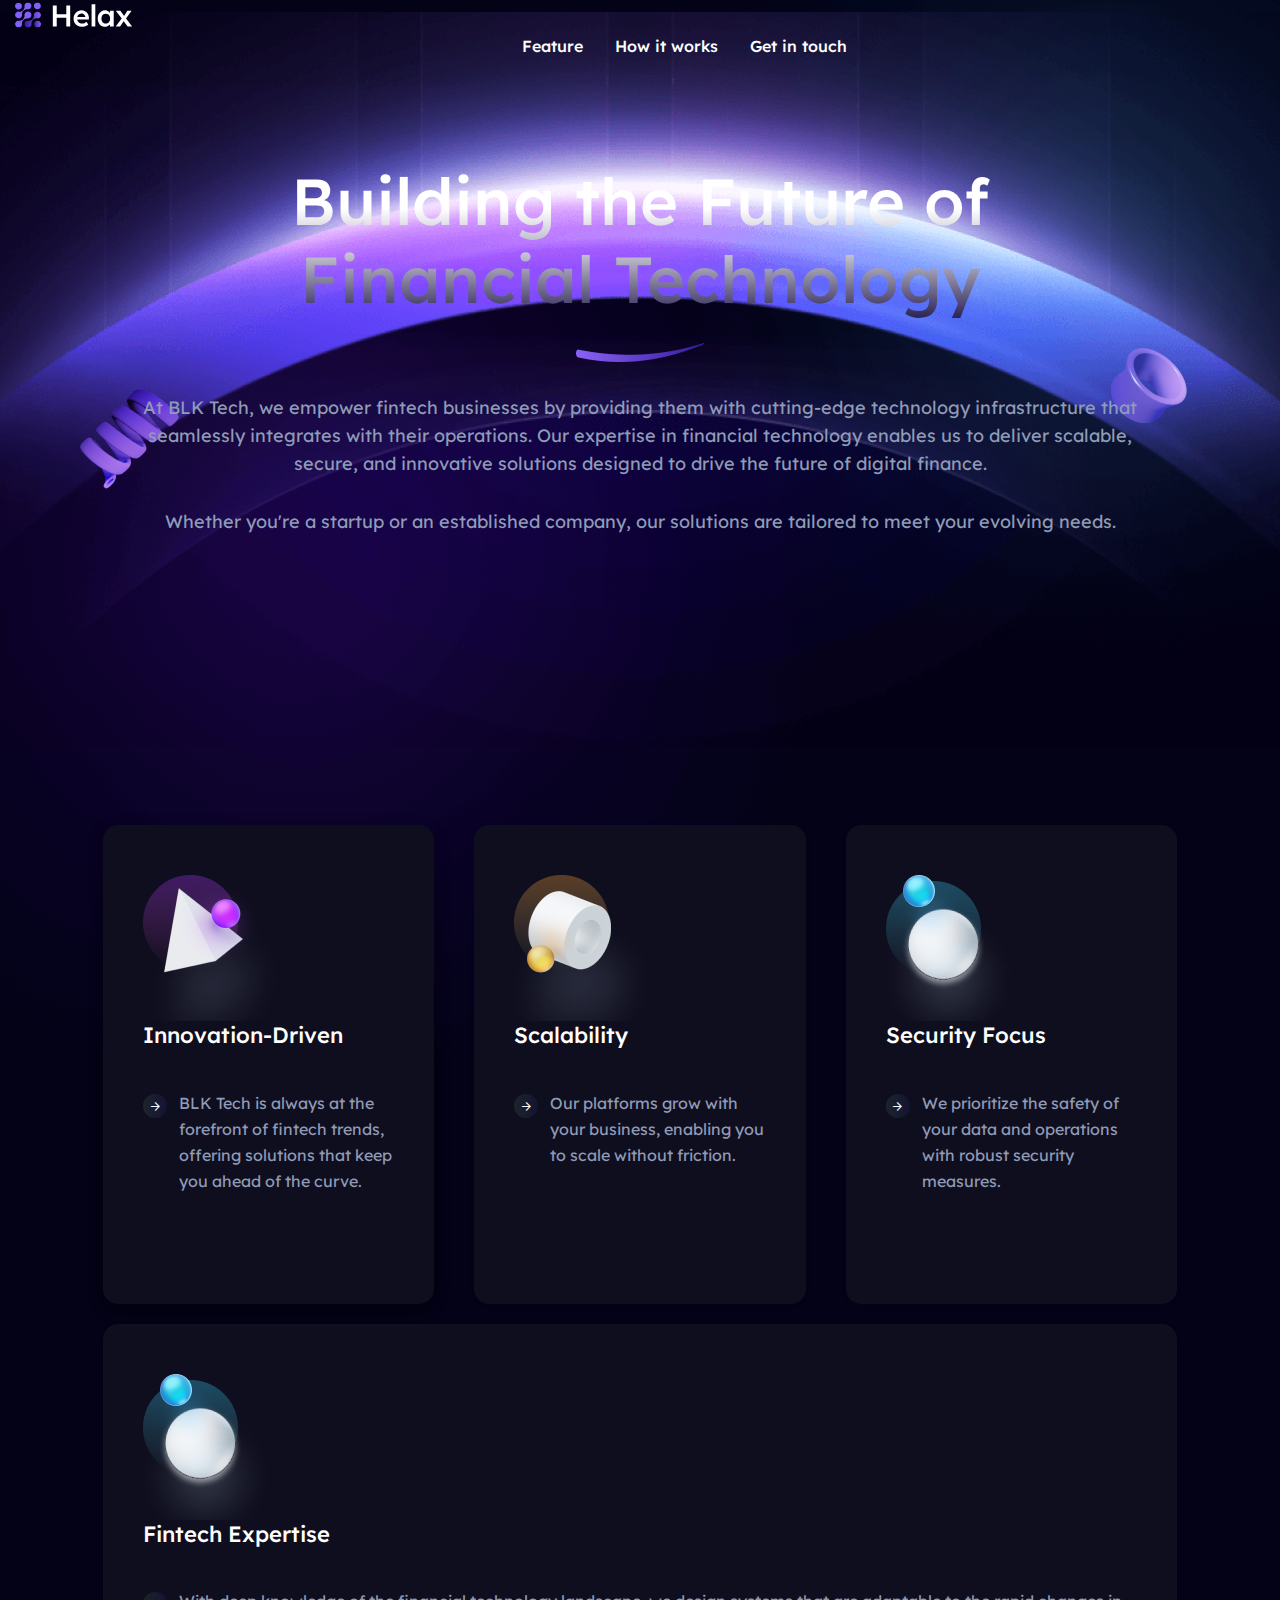
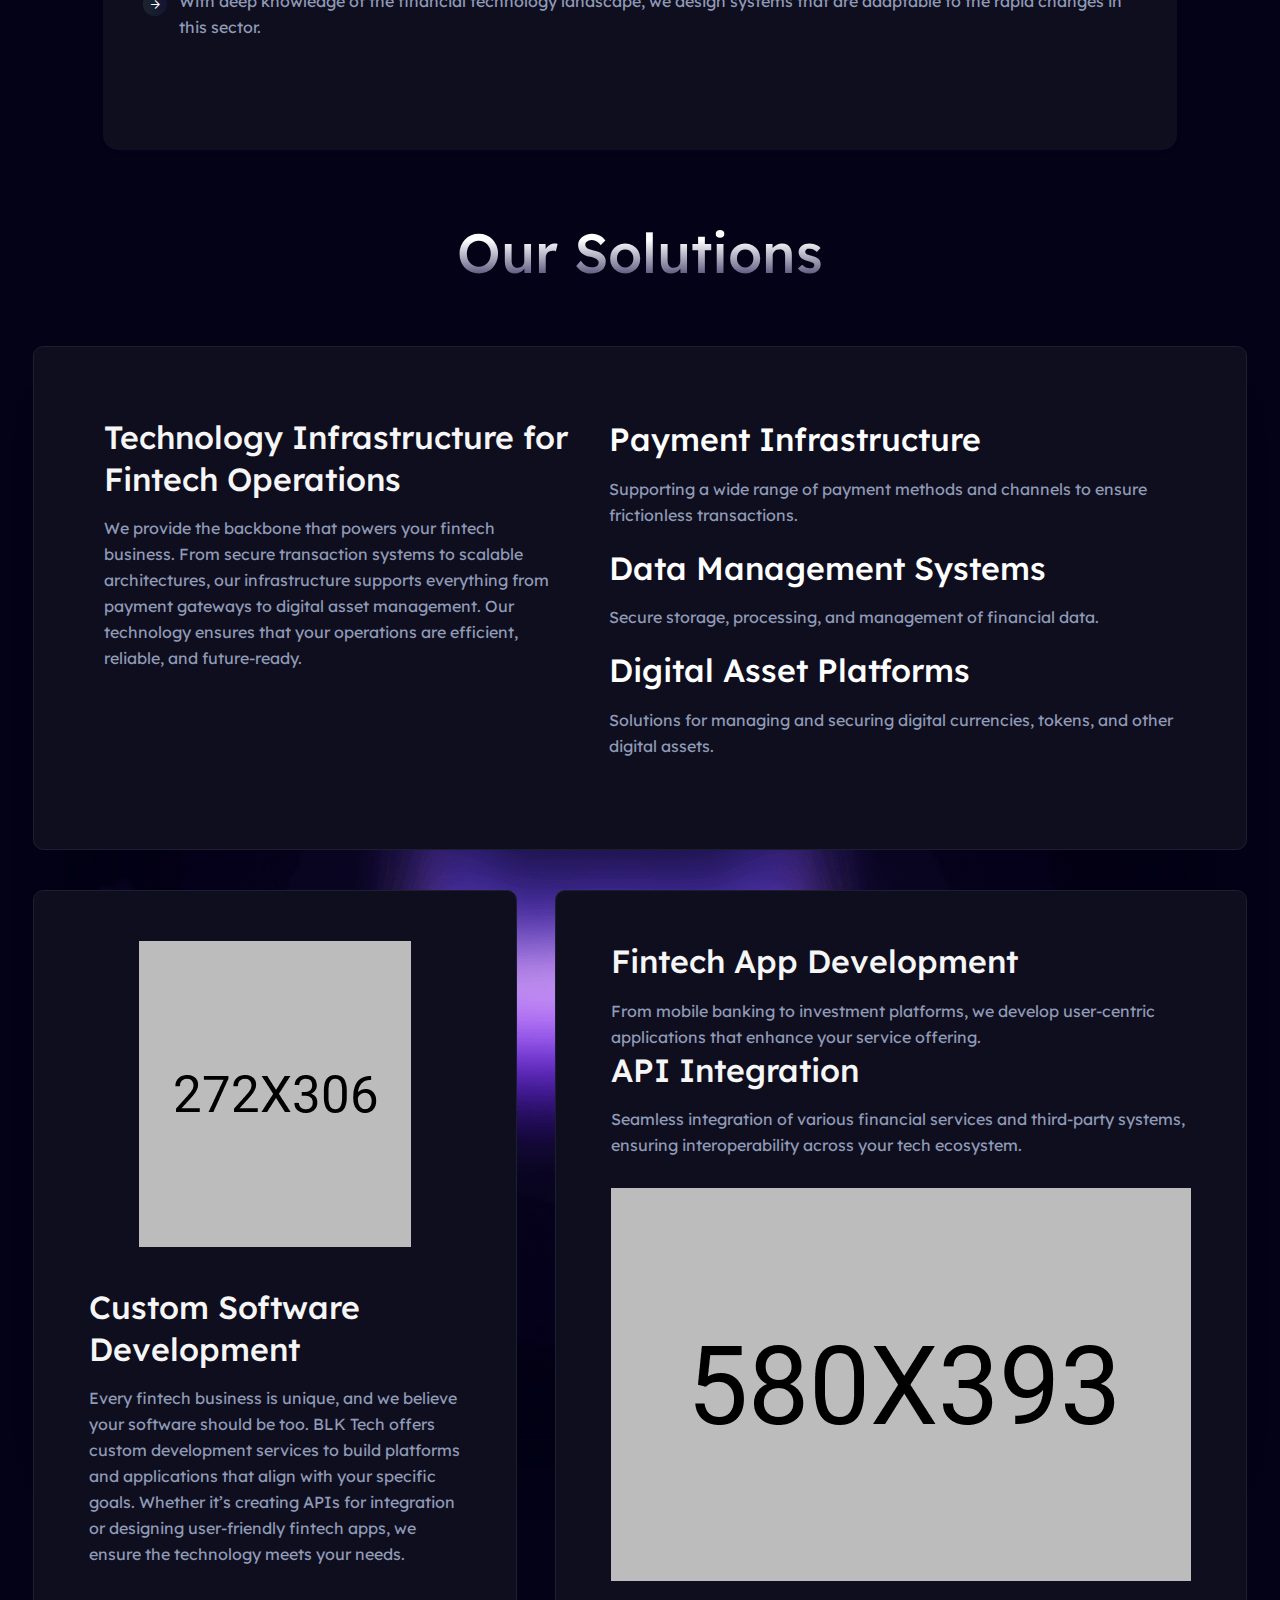
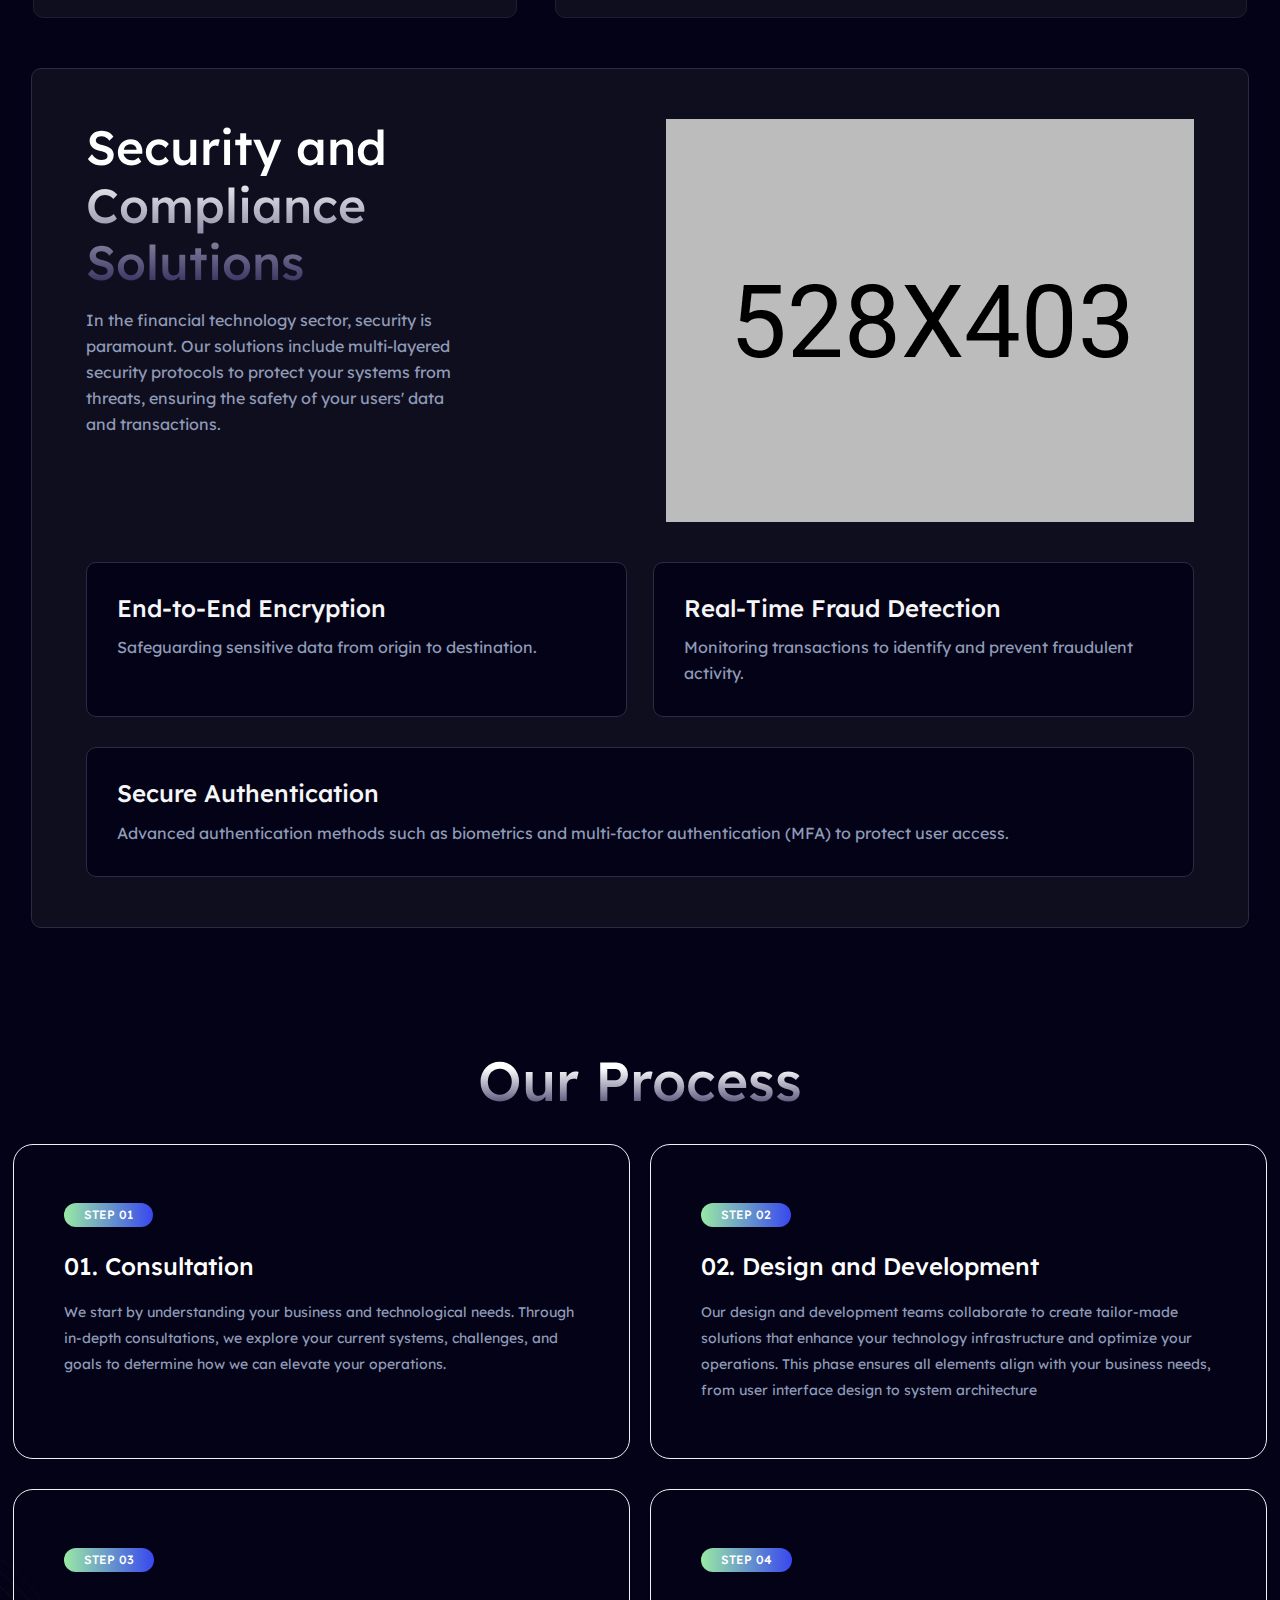
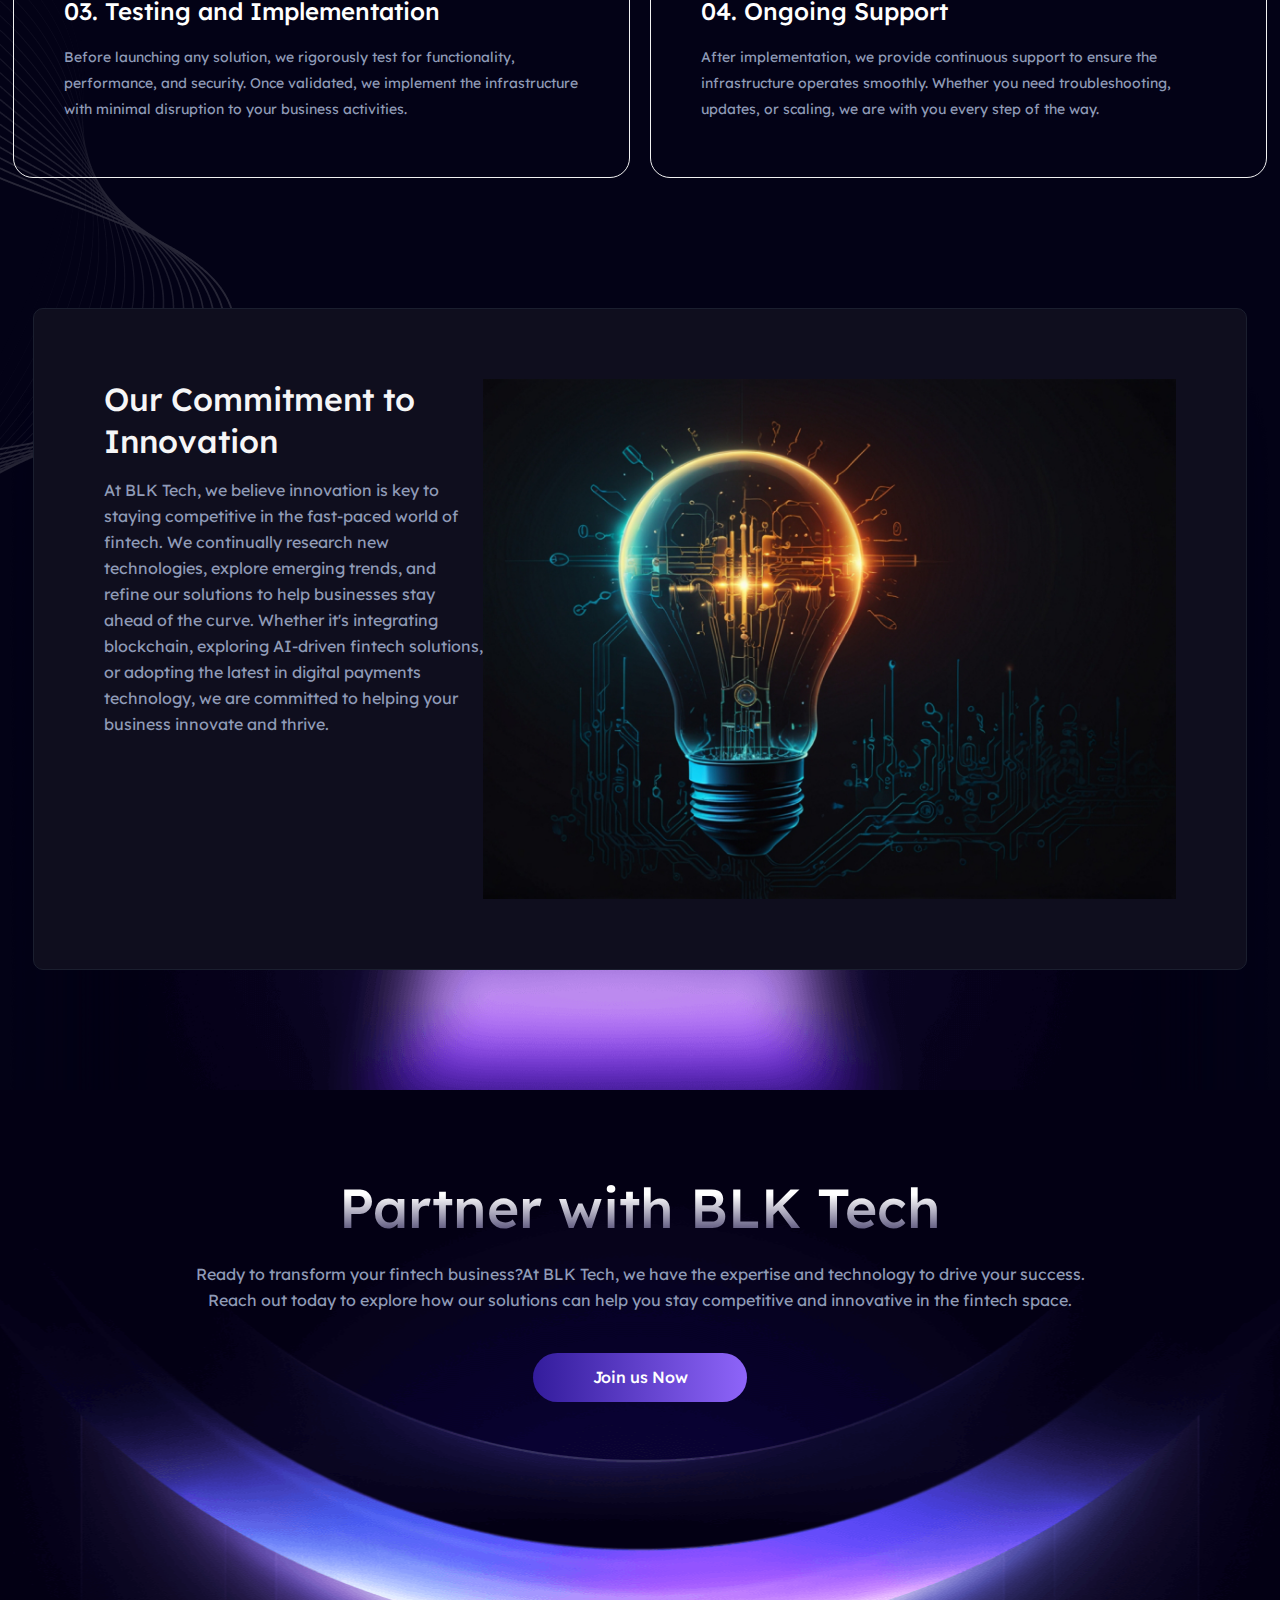
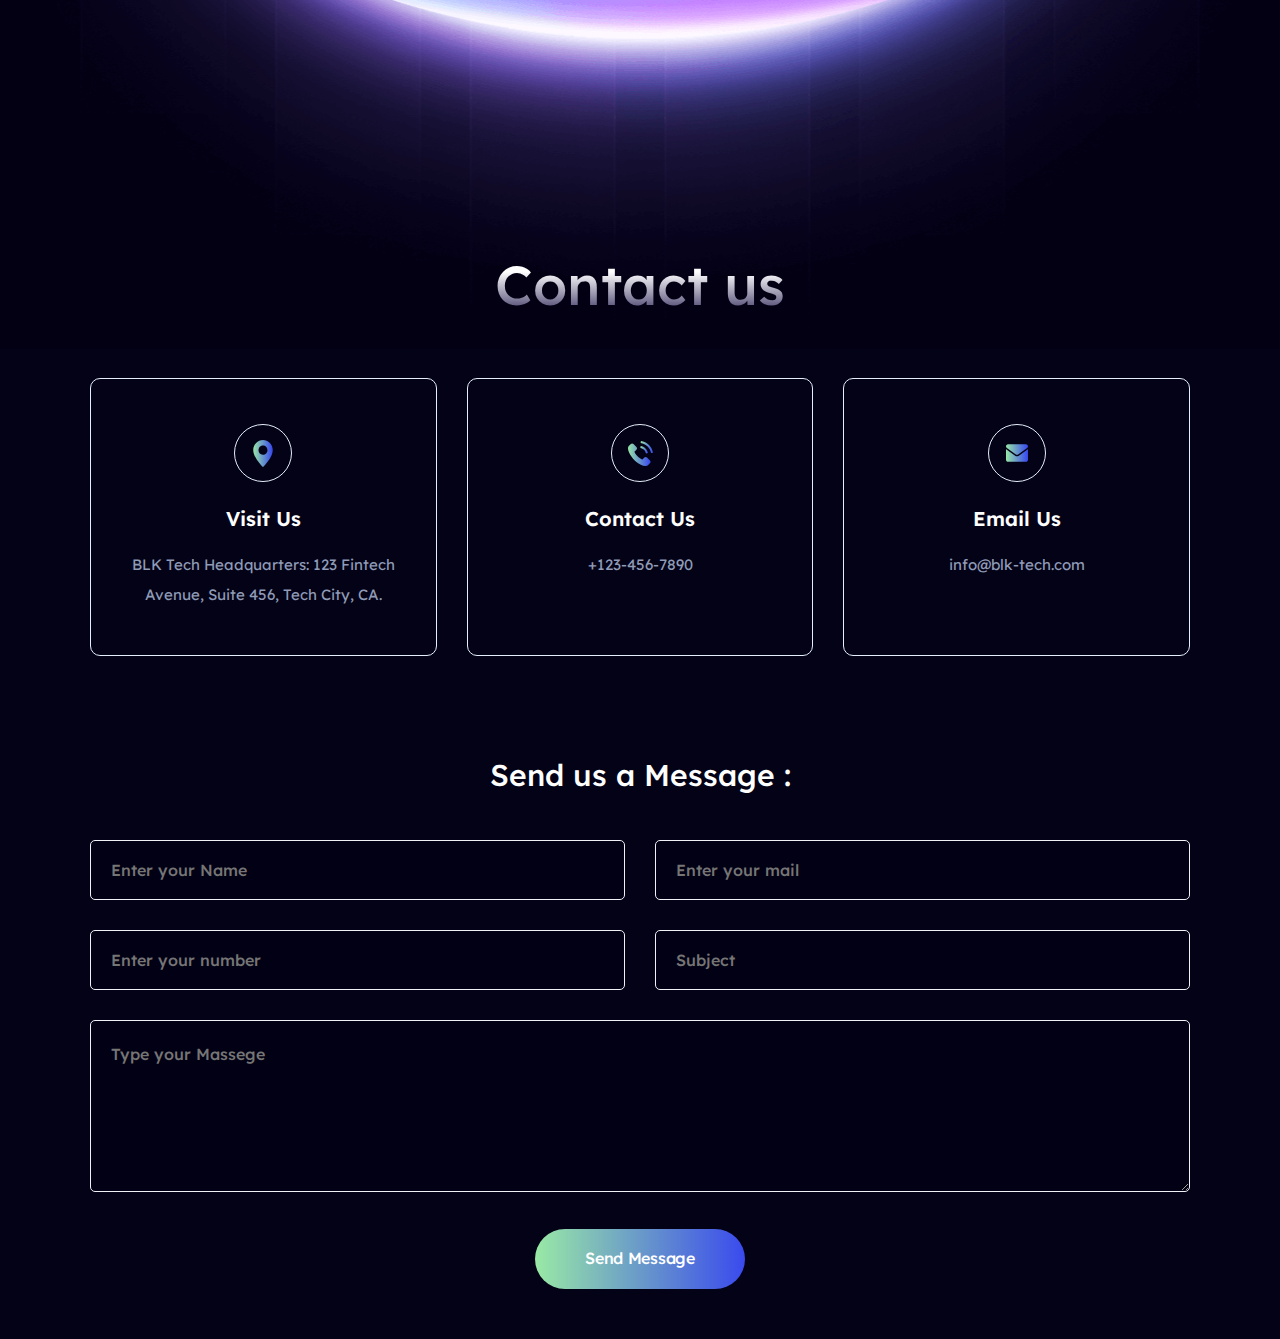
==== home-2.html @ 18f10453 "first commit" ====
<!DOCTYPE html>
<html lang="zxx">
  <head>
    <!--========= Required meta tags =========-->
    <meta charset="utf-8" />
    <meta http-equiv="x-ua-compatible" content="ie=edge" />
    <meta name="description" content="" />
    <meta
      name="viewport"
      content="width=device-width, initial-scale=1, shrink-to-fit=no"
    />

    <title>Helax - Tech Startup Landing Page Html Template</title>

    <link
      rel="shortcut icon"
      href="assets/img/favicon.png"
      type="images/x-icon"
    />

    <!-- css include -->
    <link rel="stylesheet" href="assets/css/bootstrap.min.css" />
    <link rel="stylesheet" href="assets/css/fontawesome.css" />
    <link rel="stylesheet" href="assets/css/animate.css" />
    <link rel="stylesheet" href="assets/css/metisMenu.css" />
    <link rel="stylesheet" href="assets/css/swiper.min.css" />
    <link rel="stylesheet" href="assets/css/magnific-popup.css" />
    <link rel="stylesheet" href="assets/css/main.css" />
  </head>

  <body class="home-dark">
    <div id="xb-loadding" class="xb-loader style-2">
      <div class="xb-dual-ring"></div>
    </div>

    <div class="xb-cursor tx-js-cursor style-2">
      <div class="xb-cursor-wrapper">
        <div class="xb-cursor--follower xb-js-follower"></div>
      </div>
    </div>

    <div class="progress-wrap style-2">
      <svg
        class="progress-circle svg-content"
        width="100%"
        height="100%"
        viewBox="-1 -1 102 102"
      >
        <path d="M50,1 a49,49 0 0,1 0,98 a49,49 0 0,1 0,-98" />
      </svg>
    </div>

    <div class="body_wrap">
      <!-- header start -->
      <header class="site-header header-style-two">
        <div class="header__main-wrap stricky">
          <div class="container">
            <div class="header__main ul_li_between">
              <div class="header__logo">
                <a href="index.html"
                  ><img src="assets/img/logo/logo-2.svg" alt=""
                /></a>
              </div>
              <div class="main-menu__wrap ul_li navbar navbar-expand-lg">
                <nav class="main-menu collapse navbar-collapse">
                  <ul>
                    <li>
                      <a class="scrollspy-btn" href="#feature">Feature</a>
                    </li>
                    <li>
                      <a class="scrollspy-btn" href="#process">How it works</a>
                    </li>

                    <li><a href="contact.html">Get in touch</a></li>
                  </ul>
                </nav>
              </div>
              <div class="d-lg-none">
                <a
                  class="header__bar hamburger_menu"
                  href="javascript:void(0);"
                >
                  <div class="header__bar-icon">
                    <span></span>
                    <span></span>
                    <span></span>
                  </div>
                </a>
              </div>
              <div class="header__button d-none d-lg-block">
                <!-- <a class="thm-btn thm-btn--gradient style-2" href="#!"
                  >Login\Signup</a
                > -->
              </div>
            </div>
          </div>
        </div>
      </header>
      <!-- header end -->

      <!-- slide bar start -->
      <aside class="slide-bar">
        <div class="close-mobile-menu">
          <a class="tx-close" href="javascript:void(0);"></a>
        </div>

        <!-- sidebar-info start -->
        <div class="sidebar-info">
          <div class="sidebar-logo mb-30">
            <a href="index.html">
              <img src="assets/img/logo/logo.svg" alt="logo" />
            </a>
          </div>
          <div class="sidebar-content mb-40">
            <p>
              Revolutionize Your Future: Harness the Power of Technology for
              Unparalleled Growth and Success!
            </p>
          </div>
          <ul class="sidebar-menu list-unstyled">
            <li><a href="#!">About</a></li>
            <li><a href="#!">Services</a></li>
            <li><a href="#!">Projects</a></li>
            <li><a href="#!">Blog</a></li>
            <li><a href="#!">Contact</a></li>
          </ul>
          <div class="ul_li mt-60">
            <div class="ct-content-wrap d-flex">
              <div class="ct-title col-auto">Call us:</div>
              <div class="ct-content-wrap col">
                <div class="ct-item-wrap row">
                  <div class="ct-item col-auto">
                    <span class="item-content"
                      ><a href="tel:02456787535" class="tel"
                        >024 5678 7535</a
                      ></span
                    >
                  </div>
                  <div class="ct-item col-auto">
                    <span class="item-content"
                      ><a href="mailto:support@gmail.com"
                        >support@gmail.com</a
                      ></span
                    >
                  </div>
                </div>
              </div>
            </div>
          </div>

          <div class="sidebar-socials-wrap mt-30">
            <a class="social-item" href="https://facebook.com" target="_blank"
              >Facebook</a
            ><a
              class="social-item"
              href="https://www.behance.net/"
              target="_blank"
              >Behance</a
            ><a class="social-item" href="#" target="_blank">Telegram</a
            ><a class="social-item" href="https://dribbble.com/" target="_blank"
              >Dribbble</a
            >
          </div>
        </div>
        <!-- sidebar-info end -->

        <!-- side-mobile-menu start -->
        <nav class="side-mobile-menu">
          <div class="header-mobile-search">
            <form role="search" method="get" action="#">
              <input type="text" placeholder="Search Keywords" />
              <button type="submit"><i class="ti-search"></i></button>
            </form>
          </div>
          <ul id="mobile-menu-active">
            <li class="dropdown">
              <a href="index.html">Home</a>
              <ul class="sub-menu">
                <li><a href="index.html">Home Chatbot</a></li>
                <li class="active"><a href="home-2.html">Home CRM</a></li>
                <li><a href="home-3.html">Home Copy Writing</a></li>
              </ul>
            </li>
            <li><a class="scrollspy-btn" href="#feature">Feature</a></li>
            <li><a class="scrollspy-btn" href="#process">How it works</a></li>
            <li class="dropdown">
              <a href="#!">Blog</a>
              <ul class="sub-menu">
                <li><a href="blog.html">Blog</a></li>
                <li><a href="blog-single.html">Blog Details</a></li>
              </ul>
            </li>
            <li><a href="contact.html">Get in touch</a></li>
          </ul>
        </nav>
        <!-- side-mobile-menu end -->
      </aside>
      <div class="body-overlay"></div>
      <!-- slide bar end -->

      <main>
        <!-- hero start -->
        <section class="hero hero-style-two pos-rel pb-55">
          <div
            class="hero-bg wow fadeInUp"
            data-wow-delay="500ms"
            data-wow-duration=".5s"
            data-background="assets/img/bg/hero_bg.png"
          ></div>
          <div class="container">
            <div class="row align-items-center justify-content-center">
              <div class="col-lg-10">
                <div class="hero__content style-3 text-center">
                  <h1
                    class="title wow fadeInUp"
                    data-wow-delay="0ms"
                    data-wow-duration=".5s"
                  >
                    Building the Future of
                    <span class="xb-title--typewriter">
                      <span class="xb-item--text is-active"
                        >Financial Technology</span
                      >
                      <!-- <span class="xb-item--text">tech Business</span>
                                    <span class="xb-item--text">tech Agency</span>  -->
                    </span>
                  </h1>
                  <div
                    class="shape mb-30 wow fadeInUp"
                    data-wow-delay="100ms"
                    data-wow-duration=".5s"
                  >
                    <img src="assets/img/shape/h_line_shape.png" alt="" />
                  </div>
                  <p
                    class="mb-30 wow fadeInUp"
                    data-wow-delay="200ms"
                    data-wow-duration=".5s"
                  >
                    At BLK Tech, we empower fintech businesses by providing them
                    with cutting-edge technology infrastructure that seamlessly
                    integrates with their operations. Our expertise in financial
                    technology enables us to deliver scalable, secure, and
                    innovative solutions designed to drive the future of digital
                    finance.
                  </p>
                  <p
                    class="mb-30 wow fadeInUp"
                    data-wow-delay="200ms"
                    data-wow-duration=".5s"
                  >
                    Whether you're a startup or an established company, our
                    solutions are tailored to meet your evolving needs.
                  </p>
                  <!-- <div
                    class="btns wow fadeInUp"
                    data-wow-delay="300ms"
                    data-wow-duration=".5s"
                  >
                    <a class="thm-btn thm-btn--gradient style-2" href="#!"
                      >Get a demo</a
                    >
                    <a class="thm-btn thm-btn--outline style-2" href="#!"
                      >View pricing</a
                    >
                  </div> -->
                  <div
                    class="hero-image mt-90 wow fadeInUp"
                    data-wow-delay="400ms"
                    data-wow-duration=".5s"
                  >
                    <img src="assets/img/hero/hero_section.jpg" alt="" />
                  </div>
                </div>
              </div>
            </div>
          </div>
          <div class="crm-hero__shape">
            <div class="shape shape--1" data-parallax='{"y" : 80}'>
              <img
                class="wow fadeInLeft"
                src="assets/img/shape/h_shape6.png"
                alt=""
              />
            </div>
            <div class="shape shape--2">
              <img src="assets/img/shape/h_shape7.png" alt="" />
            </div>
            <div class="shape shape--3" data-parallax='{"y" : 70}'>
              <img
                class="wow fadeInRight"
                src="assets/img/shape/h_shape8.png"
                alt=""
              />
            </div>
            <div class="shape shape--4">
              <img src="assets/img/shape/h_shape9.png" alt="" />
            </div>
          </div>
        </section>
        <!-- hero start -->

        <!-- --------------------------- Why choose blk-->
        <section id="feature" class="feature pos-rel">
          <div class="container">
            <div class="feature__wrapper">
              <div class="row mt-none-20 justify-content-center">
                <div class="col-lg-4 col-md-6 mt-20">
                  <div
                    class="feature__single"
                    style="
                      box-shadow: 0 4px 15px rgba(0, 0, 0, 0.3);
                      transition: transform 0.3s;
                    "
                  >
                    <div class="icon">
                      <img src="assets/img/icon/f_01.png" alt="" />
                    </div>
                    <h3 style="color: white">Innovation-Driven</h3>
                    <ul class="feature__list mb-40">
                      <li style="color: white">
                        <i class="far fa-arrow-right" style="color: white"></i
                        >
                        <p style="color: #8f9bb7; font-size: 16px;">
                          BLK Tech is always at the forefront of fintech trends,
                        offering solutions that keep you ahead of the curve.
                        </p>
                        <!-- <br />
                        experience -->
                      </li>
                      <!-- <li>
                        <i class="far fa-check"></i>Engage prospects and <br />
                        customers across multiple <br />
                        communication channels
                      </li> -->
                    </ul>
                    <!-- <a href="#!"
                      ><i class="far fa-arrow-right"></i>Benefit of Marketing</a
                    > -->
                  </div>
                </div>
                <div class="col-lg-4 col-md-6 mt-20">
                  <div class="feature__single">
                    <div class="icon">
                      <img src="assets/img/icon/f_02.png" alt="" />
                    </div>
                    <h3 style="color: white">Scalability</h3>
                    <ul class="feature__list mb-40">
                      <li style="color: white">
                        <i class="far fa-arrow-right" style="color: white"></i
                        >
                        <p style="color: #8f9bb7; font-size: 16px;">
                          Our platforms grow with your business, enabling you to
                        scale without friction.
                        </p>
                        <!-- <br />
                        increasing employee <br />
                        handout -->
                      </li>
                      <!-- <li>
                        <i class="far fa-check"></i>Generate and qualify leads
                        automatically
                      </li> -->
                    </ul>
                    <!-- <a href="#!"
                      ><i class="far fa-arrow-right"></i>Benefit of Sales</a
                    > -->
                  </div>
                </div>
                <div class="col-lg-4 col-md-6 mt-20">
                  <div class="feature__single">
                    <div class="icon">
                      <img src="assets/img/icon/f_03.png" alt="" />
                    </div>
                    <h3 style="color: white">Security Focus</h3>
                    <ul class="feature__list mb-40">
                      <li style="color: white">
                        <i class="far fa-arrow-right" style="color: white"></i
                        >
                        <p style="color: #8f9bb7; font-size: 16px;">
                          We prioritize the safety of your data and operations
                        with robust security measures.
                        </p>
                      </li>
                      <!-- <li>
                        <i class="far fa-check"></i>Personalize your customer
                        experience
                      </li> -->
                    </ul>
                    <!-- <a href="#!"
                      ><i class="far fa-arrow-right"></i>Benefits of Supports</a
                    > -->
                  </div>
                </div>
                <div class="col-lg-12 col-md-6 mt-20">
                  <div class="feature__single">
                    <div class="icon">
                      <img src="assets/img/icon/f_03.png" alt="" />
                    </div>
                    <h3 style="color: white">Fintech Expertise</h3>
                    <ul class="feature__list mb-40">
                      <li style="color: white">
                        <i class="far fa-arrow-right" style="color: white"></i
                        >
                        <p style="color: #8f9bb7; font-size: 16px;">
                          With deep knowledge of the financial technology
                        landscape, we design systems that are adaptable to the
                        rapid changes in this sector.
                        </p>
                      </li>
                      <!-- <li>
                        <i class="far fa-check"></i>Personalize your customer
                        experience
                      </li> -->
                    </ul>
                    <!-- <a href="#!"
                      ><i class="far fa-arrow-right"></i>Benefits of Supports</a
                    > -->
                  </div>
                </div>
              </div>
            </div>
          </div>
          <div class="feature__shape">
            <div class="shape shape--1" data-parallax='{"y" : 50}'>
              <img
                class="wow fadeInLeft"
                src="assets/img/shape/fs_01.png"
                alt=""
              />
            </div>
            <div class="shape shape--2" data-parallax='{"x" : 70}'>
              <img
                class="wow fadeInRight"
                src="assets/img/shape/fs_03.png"
                alt=""
              />
            </div>
          </div>
        </section>
        <!-- ---------------------why choose blk end------ -->

        <!-- feature start -->
        <!-- <section id="feature" class="crm-feature pos-rel pt-70 pb-140">
          <div class="container">
            <div class="crm-feature__title text-center mb-60">
              Powerful features
            </div>
            <div class="row justify-content-center mt-none-20">
              <div class="col-lg-3 col-md-6 mt-20">
                <div class="crm-feature__item">
                  <div class="icon mb-40">
                    <img src="assets/img/icon/ft_01.svg" alt="" />
                  </div>
                  <h3>User Information</h3>
                  <p>Hey there, fellow employees! Welcome to our</p>
                </div>
              </div>
              <div class="col-lg-3 col-md-6 mt-20">
                <div class="crm-feature__item">
                  <div class="icon mb-40">
                    <img src="assets/img/icon/ft_02.svg" alt="" />
                  </div>
                  <h3>Deal Tracking</h3>
                  <p>Hey there, fellow employees! Welcome to our</p>
                </div>
              </div>
              <div class="col-lg-3 col-md-6 mt-20">
                <div class="crm-feature__item">
                  <div class="icon mb-40">
                    <img src="assets/img/icon/ft_03.svg" alt="" />
                  </div>
                  <h3>Pipeline Management</h3>
                  <p>Hey there, fellow employees! Welcome to our</p>
                </div>
              </div>
              <div class="col-lg-3 col-md-6 mt-20">
                <div class="crm-feature__item">
                  <div class="icon mb-40">
                    <img src="assets/img/icon/ft_04.svg" alt="" />
                  </div>
                  <h3>Reporting Dashboard</h3>
                  <p>Hey there, fellow employees! Welcome to our</p>
                </div>
              </div>
              <div class="col-lg-3 col-md-6 mt-20">
                <div class="crm-feature__item">
                  <div class="icon mb-40">
                    <img src="assets/img/icon/ft_05.svg" alt="" />
                  </div>
                  <h3>Meeting Scheduling</h3>
                  <p>Hey there, fellow employees! Welcome to our</p>
                </div>
              </div>
              <div class="col-lg-3 col-md-6 mt-20">
                <div class="crm-feature__item">
                  <div class="icon mb-40">
                    <img src="assets/img/icon/ft_06.svg" alt="" />
                  </div>
                  <h3>Email Tracking</h3>
                  <p>Hey there, fellow employees! Welcome to our</p>
                </div>
              </div>
              <div class="col-lg-6 col-md-12 mt-20">
                <div class="crm-feature__item">
                  <div class="icon mb-40">
                    <img src="assets/img/icon/ft_07.svg" alt="" />
                  </div>
                  <h3>Deal and Tech Data Tracking</h3>
                  <p>Hey there, fellow employees! Welcome to our</p>
                  <div class="ft_icon">
                    <img src="assets/img/icon/ft_icon.png" alt="" />
                  </div>
                </div>
              </div>
            </div>
          </div>
          <div class="crm-feature__shape">
            <div class="shape shape--1" data-parallax='{"y" : 70}'>
              <img src="assets/img/shape/ft_shape1.png" alt="" />
            </div>
            <div class="shape shape--2" data-parallax='{"y" : 80}'>
              <img src="assets/img/shape/ft_shape2.png" alt="" />
            </div>
          </div>
        </section> -->
        <!-- feature end -->

        <!-- process start -->
        <section id="process" class="process pos-rel pb-120">
          <div class="process__shape">
            <div class="shape shape--1" data-parallax='{"x" : 70}'>
              <img src="assets/img/shape/pr_shape1.png" alt="" />
            </div>
            <div class="shape shape--2">
              <img src="assets/img/shape/pr_shape2.png" alt="" />
            </div>
            <div class="shape shape--3" data-parallax='{"y" : 80}'>
              <img src="assets/img/shape/pr_shape3.png" alt="" />
            </div>
          </div>
          <div class="container">
            <div class="crm-title text-center mb-60">
              <h2 class="crm-title__heading">
                <!-- Essential apps that protect <br />
                your data -->
                Our Solutions
              </h2>
            </div>
            <div class="process__wrap ul_li_between">
              <div class="process__title mt-30">
                <h3 class="title">
                  Technology Infrastructure for Fintech Operations
                </h3>
                <p>
                  We provide the backbone that powers your fintech business.
                  From secure transaction systems to scalable architectures, our
                  infrastructure supports everything from payment gateways to
                  digital asset management. Our technology ensures that your
                  operations are efficient, reliable, and future-ready.
                </p>
                <!-- <div class="mt-35">
                  <a class="thm-btn thm-btn--gradient style-2" href="#!"
                    >Learn More</a
                  >
                </div> -->
              </div>
              <div
                class="process__ss mt-40 pl-10"
                style="
                  flex: 1;
                  text-align: left;
                  padding-left: 0;
                  margin-left: 0;
                  padding-left: 40px;
                  margin-top: 32px;
                "
              >
                <ul
                  style="
                    padding: 0;
                    margin: 0;
                    display: flex;
                    flex-direction: column;
                    align-items: flex-start;
                  "
                >
                  <li
                    style="
                      color: white;
                      list-style: none;
                      padding-left: 0;
                      margin-left: 0;
                      margin-bottom: 20px;
                      color: #8f9bb7;
                      font-size: 16px;
                    "
                    class="solutions_text"
                  >
                    <h3 class="title" style="color: white; font-size: 32px; margin-bottom: 15px">
                      Payment Infrastructure
                    </h3>

                    <!-- <i
                      class="far fa-arrow-right"
                      style="color: white; margin-right: 10px"
                    ></i> -->
                    Supporting a wide range of payment methods and channels to
                    ensure frictionless transactions.
                  </li>
                  <li
                    style="
                      color: white;
                      list-style: none;
                      padding-left: 0;
                      margin-left: 0;
                      margin-bottom: 20px;
                      color: #8f9bb7;
                      font-size: 16px;
                    "
                    class="solutions_text"
                  >
                  <h3 class="title" style="color: white; font-size: 32px; margin-bottom: 15px">Data Management Systems</h3>
                    <!-- <i
                      class="far fa-arrow-right"
                      style="color: white; margin-right: 10px"
                    ></i> -->
                    Secure storage, processing, and management of financial
                    data.
                  </li>
                  <li
                    style="
                      color: white;
                      list-style: none;
                      padding-left: 0;
                      margin-left: 0;
                      margin-bottom: 20px;
                      color: #8f9bb7;
                      font-size: 16px;
                    "
                    class="solutions_text"
                  >
                    <h3 class="title" style="color: white; font-size: 32px; margin-bottom: 15px">
                      Digital Asset Platforms
                    </h3>
                    <!-- <i
                      class="far fa-arrow-right"
                      style="color: white; margin-right: 10px"
                    ></i> -->
                    Solutions for managing and securing digital currencies,
                    tokens, and other digital assets.
                  </li>
                </ul>
              </div>
            </div>
            <div class="row g-38 mt-10">
              <div class="col-lg-5 mt-30">
                <div class="process__app-item">
                  <div class="text-center">
                    <img src="assets/img/process/img_02.png" alt="" />
                  </div>
                  <div class="process__title mt-40">
                    <h3 class="title">Custom Software Development</h3>
                    <p>
                      Every fintech business is unique, and we believe your
                      software should be too. BLK Tech offers custom development
                      services to build platforms and applications that align
                      with your specific goals. Whether it’s creating APIs for
                      integration or designing user-friendly fintech apps, we
                      ensure the technology meets your needs.
                    </p>
                  </div>
                </div>
              </div>
              <div class="col-lg-7 mt-30">
                <div class="process__app-item style-2" style="height: 100%">
                  <div class="process__title mb-30">
                    <h3 class="title">Fintech App Development</h3>
                    <p>
                      From mobile banking to investment platforms, we develop
                      user-centric applications that enhance your service
                      offering.
                    </p>
                    <h3 class="title">API Integration</h3>
                    <p>
                      Seamless integration of various financial services and
                      third-party systems, ensuring interoperability across your
                      tech ecosystem.
                    </p>
                  </div>
                  <div class="text-center">
                    <img src="assets/img/process/img_03.png" alt="" />
                  </div>
                </div>
              </div>
            </div>
            <!-- <div class="process__button mt-60">
              <div class="btns text-center">
                <a class="thm-btn thm-btn--gradient style-2" href="#!"
                  >Get Started Today</a
                >
                <a class="thm-btn thm-btn--outline style-2" href="#!"
                  >Browse all Features</a
                >
              </div>
            </div> -->
            <div class="row mt-50 pt-xs-90">
              <div class="col-12">
                <div class="process__area">
                  <div class="process__top ul_li_between mt-none-30">
                    <div class="crm-title mt-30">
                      <h2 class="crm-title__heading mb-15">
                        Security and Compliance Solutions
                      </h2>
                      <p>
                        In the financial technology sector, security is
                        paramount. Our solutions include multi-layered security
                        protocols to protect your systems from threats, ensuring
                        the safety of your users' data and transactions.
                      </p>
                      <!-- <div class="mt-40">
                        <a class="thm-btn thm-btn--gradient style-2" href="#!"
                          >Browse all feature</a
                        >
                      </div> -->
                    </div>
                    <div class="image mt-30">
                      <img src="assets/img/process/img_04.png" alt="" />
                    </div>
                  </div>
                  <div class="row g-26 mt-10">
                    <div class="col-lg-6 mt-30">
                      <div class="process__app-item style-3">
                        <div class="process__title process__title--lg mb-30">
                          <h3 class="title">End-to-End Encryption</h3>
                          <p>
                            Safeguarding sensitive data from origin to
                            destination.
                          </p>
                        </div>
                        <!-- <div class="text-center">
                          <img src="assets/img/process/img_05.png" alt="" />
                        </div> -->
                      </div>
                    </div>
                    <div class="col-lg-6 mt-30">
                      <div class="process__app-item style-3">
                        <div class="process__title process__title--lg mb-30">
                          <h3 class="title">Real-Time Fraud Detection</h3>
                          <p>
                            Monitoring transactions to identify and prevent
                            fraudulent activity.
                          </p>
                        </div>
                        <!-- <div class="text-center">
                          <img src="assets/img/process/img_06.png" alt="" />
                        </div> -->
                      </div>
                    </div>
                    <div class="col-lg-6 mt-30" style="width: 100%">
                      <div class="process__app-item style-3">
                        <div class="process__title process__title--lg mb-30">
                          <h3 class="title">Secure Authentication</h3>
                          <p>
                            Advanced authentication methods such as biometrics
                            and multi-factor authentication (MFA) to protect
                            user access.
                          </p>
                        </div>
                        <!-- <div class="text-center">
                          <img src="assets/img/process/img_06.png" alt="" />
                        </div> -->
                      </div>
                    </div>
                  </div>
                </div>
              </div>
            </div>
          </div>
        </section>
        <!-- process end -->

        <!-- our process -->
        <section id="process" class="step pos-rel pb-130">
          <div class="container">
            <div class="crm-title text-center mb-20">
              <h2 class="crm-title__heading mb-30">Our Process</h2>
            </div>
            <div class="row mt-none-30">
              <div class="col-md-6 mt-30">
                <div class="step__single">
                  <span>Step 01</span>
                  <h4 class="contact-header"><span style="color: white;">01.</span> Consultation</h4>
                  <p style="color: #8f9bb7">
                    We start by understanding your business and technological
                    needs. Through in-depth consultations, we explore your
                    current systems, challenges, and goals to determine how we
                    can elevate your operations.
                  </p>
                </div>
              </div>
              <div class="col-md-6 mt-30">
                <div class="step__single">
                  <span>Step 02</span>
                  <h4 class="contact-header">
                    <span style="color: white;">02.</span> Design and Development
                  </h4>
                  <p style="color: #8f9bb7">
                    Our design and development teams collaborate to create
                    tailor-made solutions that enhance your technology
                    infrastructure and optimize your operations. This phase
                    ensures all elements align with your business needs, from
                    user interface design to system architecture
                  </p>
                </div>
              </div>
              <div class="col-md-6 mt-30">
                <div class="step__single">
                  <span>Step 03</span>
                  <h4 class="contact-header">
                    <span style="color: white;">03.</span> Testing and Implementation
                  </h4>
                  <p style="color: #8f9bb7">
                    Before launching any solution, we rigorously test for
                    functionality, performance, and security. Once validated, we
                    implement the infrastructure with minimal disruption to your
                    business activities.
                  </p>
                </div>
              </div>
              <div class="col-md-6 mt-30">
                <div class="step__single">
                  <span>Step 04</span>
                  <h4 class="contact-header" >
                    <span style="color: white;">04.</span> Ongoing Support
                  </h4>
                  <p style="color: #8f9bb7">
                    After implementation, we provide continuous support to
                    ensure the infrastructure operates smoothly. Whether you
                    need troubleshooting, updates, or scaling, we are with you
                    every step of the way.
                  </p>
                </div>
              </div>
            </div>
          </div>
          <div class="step__shape">
            <div class="shape shape--1">
              <img src="assets/img/shape/h_shape.png" alt="" />
            </div>
            <div class="shape shape--2">
              <img
                class="wow fadeInRight"
                src="assets/img/shape/st_shape.png"
                alt=""
              />
            </div>
          </div>
        </section>

        <!-- end our process -->

        <!-- commitment to innovation -->
        <section id="process" class="process pos-rel pb-120">
          <div class="process__shape">
            <div class="shape shape--1" data-parallax='{"x" : 70}'>
              <img src="assets/img/shape/pr_shape1.png" alt="" />
            </div>
            <div class="shape shape--2">
              <img src="assets/img/shape/pr_shape2.png" alt="" />
            </div>
            <div class="shape shape--3" data-parallax='{"y" : 80}'>
              <img src="assets/img/shape/pr_shape3.png" alt="" />
            </div>
          </div>
          <div class="container">
            <div class="process__wrap ul_li_between">
              <div class="process__title mt-30">
                <h3 class="title">Our Commitment to Innovation</h3>
                <p>
                  At BLK Tech, we believe innovation is key to staying
                  competitive in the fast-paced world of fintech. We continually
                  research new technologies, explore emerging trends, and refine
                  our solutions to help businesses stay ahead of the curve.
                  Whether it's integrating blockchain, exploring AI-driven
                  fintech solutions, or adopting the latest in digital payments
                  technology, we are committed to helping your business innovate
                  and thrive.
                </p>
              </div>
              <div class="process__ss mt-30">
                <img
                  src="assets/img/process/img_07.jpg"
                  alt="commitment to innovation"
                />
              </div>
            </div>
          </div>
        </section>

        <!-- innovation end -->

        <!-- contact us -->

        <!-- contact us end -->

        <!-- testimonial start -->
        <!-- <section class="crm-testimonial pos-rel pb-80">
          <div class="container">
            <div class="crm-title text-center mb-60">
              <h2 class="crm-title__heading">
                Our happy customer <br />
                feedback
              </h2>
            </div>
          </div>
          <div class="crm-testimonial__slide swiper-container">
            <div class="swiper-wrapper">
              <div class="crm-testimonial__item swiper-slide">
                <div class="rating mb-40">
                  <img src="assets/img/icon/rating.png" alt="" />
                </div>
                <p>
                  Since implementing ABC CRM service in our organization, we
                  have experienced a remarkable transformation in our customer
                  management practices. The platform's intuitive interface and
                  powerful automation tools have revolutionized the way we
                  interact
                </p>
                <div
                  class="crm-testimonial__author ul_li_center text-start mt-45"
                >
                  <div class="avatar">
                    <img src="assets/img/avatar/tm_avatar1.jpg" alt="" />
                  </div>
                  <div class="content">
                    <h4>Florida Campain</h4>
                    <span>Web Developer</span>
                  </div>
                </div>
                <div class="quote">
                  <img src="assets/img/icon/quote-2.png" alt="" />
                </div>
              </div>
              <div class="crm-testimonial__item swiper-slide">
                <div class="rating mb-40">
                  <img src="assets/img/icon/rating.png" alt="" />
                </div>
                <p>
                  I have been using XYZ CRM service for over a year now, and I
                  am extremely satisfied with the results. The platform is
                  user-friendly, making it easy for me and my team to manage our
                  customer relationships efficiently way of this ways.
                </p>
                <div
                  class="crm-testimonial__author ul_li_center text-start mt-45"
                >
                  <div class="avatar">
                    <img src="assets/img/avatar/tm_avatar2.jpg" alt="" />
                  </div>
                  <div class="content">
                    <h4>Florida Campain</h4>
                    <span>Web Developer</span>
                  </div>
                </div>
                <div class="quote">
                  <img src="assets/img/icon/quote-2.png" alt="" />
                </div>
              </div>
              <div class="crm-testimonial__item swiper-slide">
                <div class="rating mb-40">
                  <img src="assets/img/icon/rating.png" alt="" />
                </div>
                <p>
                  I cannot imagine running my business without PQR CRM service.
                  It has become an indispensable tool in managing our customer
                  relationships. The ability to centralize all customer data and
                  communication in one place has saved us countless.
                </p>
                <div
                  class="crm-testimonial__author ul_li_center text-start mt-45"
                >
                  <div class="avatar">
                    <img src="assets/img/avatar/tm_avatar3.jpg" alt="" />
                  </div>
                  <div class="content">
                    <h4>Florida Campain</h4>
                    <span>Web Developer</span>
                  </div>
                </div>
                <div class="quote">
                  <img src="assets/img/icon/quote-2.png" alt="" />
                </div>
              </div>
              <div class="crm-testimonial__item swiper-slide">
                <div class="rating mb-40">
                  <img src="assets/img/icon/rating.png" alt="" />
                </div>
                <p>
                  I have been using XYZ CRM service for over a year now, and I
                  am extremely satisfied with the results. The platform is
                  user-friendly, making it easy for me and my team to manage our
                  customer relationships efficiently way of this ways.
                </p>
                <div
                  class="crm-testimonial__author ul_li_center text-start mt-45"
                >
                  <div class="avatar">
                    <img src="assets/img/avatar/tm_avatar1.jpg" alt="" />
                  </div>
                  <div class="content">
                    <h4>Florida Campain</h4>
                    <span>Web Developer</span>
                  </div>
                </div>
                <div class="quote">
                  <img src="assets/img/icon/quote-2.png" alt="" />
                </div>
              </div>
            </div>
          </div>
          <div class="crm-testimonial__shape">
            <div class="shape shape--1">
              <img src="assets/img/shape/tm_shape1.png" alt="" />
            </div>
            <div class="shape shape--2" data-parallax='{"y" : 80}'>
              <img src="assets/img/shape/tm_shape2.png" alt="" />
            </div>
          </div>
        </section> -->
        <!-- testimonial end -->
      </main>
      <footer
        class="site-footer footer-style-two pos-rel pt-85"
        data-background="assets/img/shape/fot_shape2.png"
      >
        <div class="container">
          <div class="row">
            <div class="crm-community text-center">
              <!-- <ul class="crm-community__social ul_li_center mb-35">
                        <li><a href="#!"><img src="assets/img/icon/discord.png" alt=""></a></li>   
                        <li><a href="#!"><img src="assets/img/icon/whatsapp.png" alt=""></a></li>   
                        <li><a href="#!"><img src="assets/img/icon/telegram.png" alt=""></a></li>   
                    </ul> -->
              <div class="crm-title text-center mb-40">
                <h2 class="crm-title__heading mb-20">Partner with BLK Tech</h2>
                <p class="mt-10">
                  Ready to transform your fintech business?At BLK Tech, we have
                  the expertise and technology to drive your success. <br />
                  Reach out today to explore how our solutions can help you stay
                  competitive and innovative in the fintech space.
                </p>
              </div>
              <a class="thm-btn thm-btn--gradient style-2" href="#!"
                >Join us Now</a
              >
            </div>
          </div>

          <!-- nirmitha -->
          <!-- contact us -->
          <section class="contact pos-rel pt-125">
            <div class="container">
              <div class="crm-title text-center mb-20">
                <h2 class="crm-title__heading mb-30">Contact us</h2>
              </div>
              <div class="contact-info">
                <div class="row justify-content-md-center mt-none-30">
                  <div class="col-lg-4 col-md-6 mt-30">
                    <div class="contact-info__item">
                      <div class="icon">
                        <img src="assets/img/icon/location.svg" alt="" />
                      </div>
                      <h3 class="contact-header">Visit Us</h3>
                      <p class="contact-para">
                        BLK Tech Headquarters: 123 Fintech <br />
                        Avenue, Suite 456, Tech City, CA.
                      </p>
                    </div>
                  </div>
                  <div class="col-lg-4 col-md-6 mt-30">
                    <div class="contact-info__item">
                      <div class="icon">
                        <img src="assets/img/icon/call2.svg" alt="" />
                      </div>
                      <h3 class="contact-header">Contact Us</h3>
                      <p class="contact-para">+123-456-7890</p>
                    </div>
                  </div>
                  <div class="col-lg-4 col-md-6 mt-30" >
                    <div class="contact-info__item" >
                      <div class="icon">
                        <img src="assets/img/icon/email.svg" alt="" />
                      </div>
                      <h3 class="contact-header">Email Us</h3>
                      <p class="contact-para">info@blk-tech.com</p>
                    </div>
                  </div>
                </div>
              </div>
              <div class="contact-form mt-100">
                <h2 class="title">Send us a Message :</h2>
                <div class="row">
                  <div class="col-lg-6">
                    <input type="text" placeholder="Enter your Name" />
                  </div>
                  <div class="col-lg-6">
                    <input type="email" placeholder="Enter your mail" />
                  </div>
                  <div class="col-lg-6">
                    <input type="text" placeholder="Enter your number" />
                  </div>
                  <div class="col-lg-6">
                    <input type="text" placeholder="Subject" />
                  </div>
                  <div class="col-12">
                    <textarea
                      name="message"
                      id="message"
                      cols="30"
                      rows="10"
                      placeholder="Type your Massege"
                    ></textarea>
                  </div>
                  <div class="contact-form__btn text-center mb-50">
                    <button type="submit" class="thm-btn thm-btn--gradient">
                      Send Message
                    </button>
                  </div>
                </div>
              </div>
            </div>
          </section>

          <!-- contact us end-->
        </div>
      </footer>
      <!-- <footer
        class="site-footer footer-style-two pos-rel pt-85"
        data-background="assets/img/shape/fot_shape2.png"
      >
        <div class="container">
          <div class="row">
            <div class="crm-community text-center">
              <ul class="crm-community__social ul_li_center mb-35">
                <li>
                  <a href="#!"
                    ><img src="assets/img/icon/discord.png" alt=""
                  /></a>
                </li>
                <li>
                  <a href="#!"
                    ><img src="assets/img/icon/whatsapp.png" alt=""
                  /></a>
                </li>
                <li>
                  <a href="#!"
                    ><img src="assets/img/icon/telegram.png" alt=""
                  /></a>
                </li>
              </ul>
              <div class="crm-title text-center mb-40">
                <h2 class="crm-title__heading">Join our Global Community</h2>
              </div>
              <a class="thm-btn thm-btn--gradient style-2" href="#!"
                >Join us Now</a
              >
            </div>
          </div>
          <div class="row mt-none-30 pb-90">
            <div class="col-lg-4 col-md-6 mt-30">
              <div class="footer__cta">
                <span class="title">NEWSLETTER</span>
                <h4>
                  Get now free 20% discount for all <br />
                  products on your first order!
                </h4>
                <form class="footer__newsletter" action="#">
                  <input type="text" placeholder="Email address" />
                  <button class="thm-btn thm-btn--gradient style-2 br-5">
                    SIGN UP
                  </button>
                </form>
              </div>
            </div>
            <div class="col-lg-4 col-md-6 mt-30">
              <div class="footer__cta pl-45">
                <span class="title">QUICK CONTACT</span>
                <h4>
                  If you have questions, please use our 24- <br />hour helpline
                </h4>
                <span class="cta-number"
                  ><span><img src="assets/img/icon/np_icon2.svg" alt="" /></span
                  >760 398-3535</span
                >
              </div>
            </div>
            <div class="col-lg-4 col-md-6 mt-30">
              <div class="footer__cta text-lg-end">
                <span class="title">FOLLOW US</span>
                <ul class="footer__cta-social ul_li_right mb-60">
                  <li>
                    <a href="#!"><i class="fab fa-facebook-f"></i></a>
                  </li>
                  <li>
                    <a href="#!"><i class="fab fa-twitter"></i></a>
                  </li>
                  <li>
                    <a href="#!"><i class="fab fa-instagram"></i></a>
                  </li>
                </ul>
                <ul class="footer__cta-link ul_li_right">
                  <li><a href="#!">PayPal</a></li>
                  <li><a href="#!">VISA</a></li>
                  <li><a href="#!">Master Card</a></li>
                </ul>
              </div>
            </div>
          </div>
        </div>
        <div class="footer__copyright">
          <div class="container">
            <div class="ul_li_between mt-none-10">
              <div class="footer__copyright-text mt-10">
                © 2023 Helax - Tech startup . All Rights Reserved.
              </div>
              <ul class="footer__social ul_li mt-10">
                <li>
                  <a href="#!"><i class="fab fa-facebook"></i></a>
                </li>
                <li>
                  <a href="#!"><i class="fab fa-twitter"></i></a>
                </li>
                <li>
                  <a href="#!"><i class="fab fa-instagram"></i></a>
                </li>
                <li>
                  <a href="#!"><i class="fab fa-pinterest"></i></a>
                </li>
              </ul>
            </div>
          </div>
        </div>
        <div class="crm-footer__shape">
          <div class="shape shape--1" data-parallax='{"y" : 70}'>
            <img src="assets/img/shape/fot_shape1.png" alt="" />
          </div>
          <div class="shape shape--2" data-parallax='{"y" : 80}'>
            <img src="assets/img/shape/fot_shape3.png" alt="" />
          </div>
        </div>
      </footer> -->
    </div>

    <!-- jquery include -->
    <script src="assets/js/jquery-3.5.1.min.js"></script>
    <script src="assets/js/bootstrap.bundle.min.js"></script>
    <script src="assets/js/swiper.min.js"></script>
    <script src="assets/js/wow.min.js"></script>
    <script src="assets/js/appear.js"></script>
    <script src="assets/js/jquery.magnific-popup.min.js"></script>
    <script src="assets/js/metisMenu.min.js"></script>
    <script src="assets/js/cursor.js"></script>
    <script src="assets/js/jquery.marquee.min.js"></script>
    <script src="assets/js/parallax-scroll.js"></script>
    <script src="assets/js/easing.min.js"></script>
    <script src="assets/js/scrollspy.js"></script>
    <script src="assets/js/main.js"></script>
  </body>
</html>
---- assets/css/metisMenu.css ----
/*!
* metismenu https://github.com/onokumus/metismenu#readme
* A jQuery menu plugin
* @version 3.0.6
* @author Osman Nuri Okumus <onokumus@gmail.com> (https://github.com/onokumus)
* @license: MIT 
*/

.metismenu .arrow {
  float: right;
  line-height: 1.42857;
}

*[dir="rtl"] .metismenu .arrow {
  float: left;
}

/*
   * Require Bootstrap 3.x
   * https://github.com/twbs/bootstrap
  */

.metismenu .glyphicon.arrow:before {
  content: "\e079";
}

.metismenu .mm-active>a>.glyphicon.arrow:before {
  content: "\e114";
}

/*
   * Require Font-Awesome
   * http://fortawesome.github.io/Font-Awesome/
  */

.metismenu .fa.arrow:before {
  content: "\f104";
}

.metismenu .mm-active>a>.fa.arrow:before {
  content: "\f107";
}

/*
   * Require Ionicons
   * http://ionicons.com/
  */

.metismenu .ion.arrow:before {
  content: "\f3d2"
}

.metismenu .mm-active>a>.ion.arrow:before {
  content: "\f3d0";
}

.metismenu .plus-times {
  float: right;
}

*[dir="rtl"] .metismenu .plus-times {
  float: left;
}

.metismenu .fa.plus-times:before {
  content: "\f067";
}

.metismenu .mm-active>a>.fa.plus-times {
  transform: rotate(45deg);
}

.metismenu .plus-minus {
  float: right;
}

*[dir="rtl"] .metismenu .plus-minus {
  float: left;
}

.metismenu .fa.plus-minus:before {
  content: "\f067";
}

.metismenu .mm-active>a>.fa.plus-minus:before {
  content: "\f068";
}

.metismenu .mm-collapse:not(.mm-show) {
  display: none;
}

.metismenu .mm-collapsing {
  position: relative;
  height: 0;
  overflow: hidden;
  transition-timing-function: ease;
  transition-duration: .35s;
  transition-property: height, visibility;
}

.metismenu .has-arrow {
  position: relative;
}

.metismenu .has-arrow::after {
  position: absolute;
  content: '';
  width: .5em;
  height: .5em;
  border-width: 1px 0 0 1px;
  border-style: solid;
  border-color: currentColor;
  border-color: initial;
  right: 1em;
  transform: rotate(-45deg) translate(0, -50%);
  transform-origin: top;
  top: 50%;
  transition: all .3s ease-out;
}

*[dir="rtl"] .metismenu .has-arrow::after {
  right: auto;
  left: 1em;
  transform: rotate(135deg) translate(0, -50%);
}

.metismenu .mm-active>.has-arrow::after, .metismenu .has-arrow[aria-expanded="true"]::after {
  transform: rotate(-135deg) translate(0, -50%);
}

*[dir="rtl"] .metismenu .mm-active>.has-arrow::after, *[dir="rtl"] .metismenu .has-arrow[aria-expanded="true"]::after {
  transform: rotate(225deg) translate(0, -50%);
}

/* custom code */

.hamburger-menu {
  display: inline-block;
}

.hamburger-menu a {
  display: inline-block;
}

.body-overlay {
  background-color: #000000;
  height: 100%;
  width: 100%;
  position: fixed;
  top: 0;
  z-index: 1010;
  left: 0;
  opacity: 0;
  visibility: hidden;
  transition: all 0.3s linear 0s;
  transition: all 600ms ease;
  -webkit-transition: all 600ms ease;
  -moz-transition: all 600ms ease;
  -ms-transition: all 600ms ease;
  -o-transition: all 600ms ease;
}

.body-overlay.active {
  opacity: .5;
  visibility: visible;
}

.side-mobile-menu ul li a {
  padding: 13px 0;
  display: block;
  border-bottom: 1px solid rgba(0, 0, 0, 0.05);
  font-size: 14px;
  color: #000;
  font-weight: 600;
  text-transform: uppercase;
  position: relative;
}

.side-mobile-menu ul li a[aria-expanded="true"] {
  color: var(--color-primary);
}

.side-mobile-menu ul li a:hover {
  color: var(--color-primary);
  padding-left: 5px;
}

.side-mobile-menu ul li ul li:hover>a {
  color: var(--color-primary);
  padding-left: 20px;
}

.side-mobile-menu ul li ul li:hover>a::before {
  background: var(--color-primary);
  border-color: var(--color-primary) !important;
}

.slide-bar.style-2 .side-mobile-menu ul li a[aria-expanded="true"],
.slide-bar.style-2 .side-mobile-menu ul li a:hover,
.slide-bar.style-2 .side-mobile-menu ul li ul li:hover>a {
  color: #2962FF;
}
.slide-bar.style-2 .side-mobile-menu ul li ul li:hover>a::before {
  background: #2962FF;
  border-color: #2962FF !important;
}





.side-mobile-menu ul {
  list-style: none;
  margin: 0;
  padding: 0;
}


.slide-bar {
	position: fixed;
	overflow-y: auto;
	top: 0;
	right: -860px;
	right: -860px;
	max-width: 830px;
  width: 100%;
	padding: 50px 100px;
	height: 100%;
	display: block;
	background-color: var(--color-white);
	z-index: 1020;
	padding-top: 100px;
transition-duration: 500ms;
}


.side-mobile-menu {
	display: none;
}
.slide-bar.show {
  right: 0;
}

.side-mobile-menu ul li ul li {
  padding-left: 15px;
}

.side-mobile-menu ul li ul li a {
  position: relative;
  padding-left: 15px;
  text-transform: capitalize;
  font-size: 16px;
}

.side-mobile-menu ul li.dropdown>a::after {
  position: absolute;
  content: "";
  width: 8px;
  height: 8px;
  border-width: 0 2px 2px 0;
  border-style: solid;
  border-color: initial;
  right: 16px;
  top: 50%;
  -webkit-transform: rotate(-45deg) translateY(-50%);
  -webkit-transform-origin: top;
  transform-origin: top;
  transition: all 0.3s ease-out;
  transform: rotate(-45deg) translateY(-50%);
  -moz-transform: rotate(-45deg) translateY(-50%);
  -ms-transform: rotate(-45deg) translateY(-50%);
  -o-transform: rotate(-45deg) translateY(-50%);
}

.side-mobile-menu ul li.dropdown a[aria-expanded="true"]::after {
  -webkit-transform: rotate(-135deg) translateY(-50%);
  transform: rotate(45deg) translateY(-50%);
}

.side-mobile-menu ul li ul li a::before {
  content: "";
  width: 8px;
  height: 8px;
  position: absolute;
  left: 0;
  top: 50%;
  transform: translateY(-50%);
  border: 2px solid #101a23;
  border-radius: 50%;
}

.side-mobile-menu ul li ul li a {
  text-transform: capitalize;
  font-size: 15px;
}

.close-mobile-menu a {
  color: #fff;
  position: relative;
  z-index: 2;
  font-size: 16px;
  left: 0;
  display: block;
}


.close-mobile-menu {
  position: absolute;
  top: 0;
  right: 0;
  text-align: center;
  line-height: 40px;
  transition: .3s;
  -webkit-transition: .3s;
  -moz-transition: .3s;
  -ms-transition: .3s;
  -o-transition: .3s;
}

.slide-bar .tx-close {
	background: rgba(150,144,162,.08);
	width: 54px;
	height: 54px;
	border-width: 18px;
}
.slide-bar .tx-close::before, .slide-bar .tx-close::after {
	background-color: #000;
}


.header-mobile-search input {
  width: 100%;
  height: 50px;
  background-color: #fff;
  padding: 0 18px;
  padding-right: 40px;
  font-size: 14px;
  border: 1px solid #ececec;
  transition: .3s;
  -webkit-transition: .3s;
  -moz-transition: .3s;
  -ms-transition: .3s;
  -o-transition: .3s;
  border-radius: 3px;
}

.header-mobile-search input:focus {
  border-color: var(--color-primary);
}

.header-mobile-search {
  margin-bottom: 15px;
  position: relative;
  display: block;
}

.header-mobile-search button {
  position: absolute;
  width: 50px;
  height: 100%;
  right: 0;
  line-height: 100%;
  padding: 0;
  border: none;
  background-color: initial;
  background-image: none;
  color: #3a505f;
  top: 0;
  cursor: pointer;
}
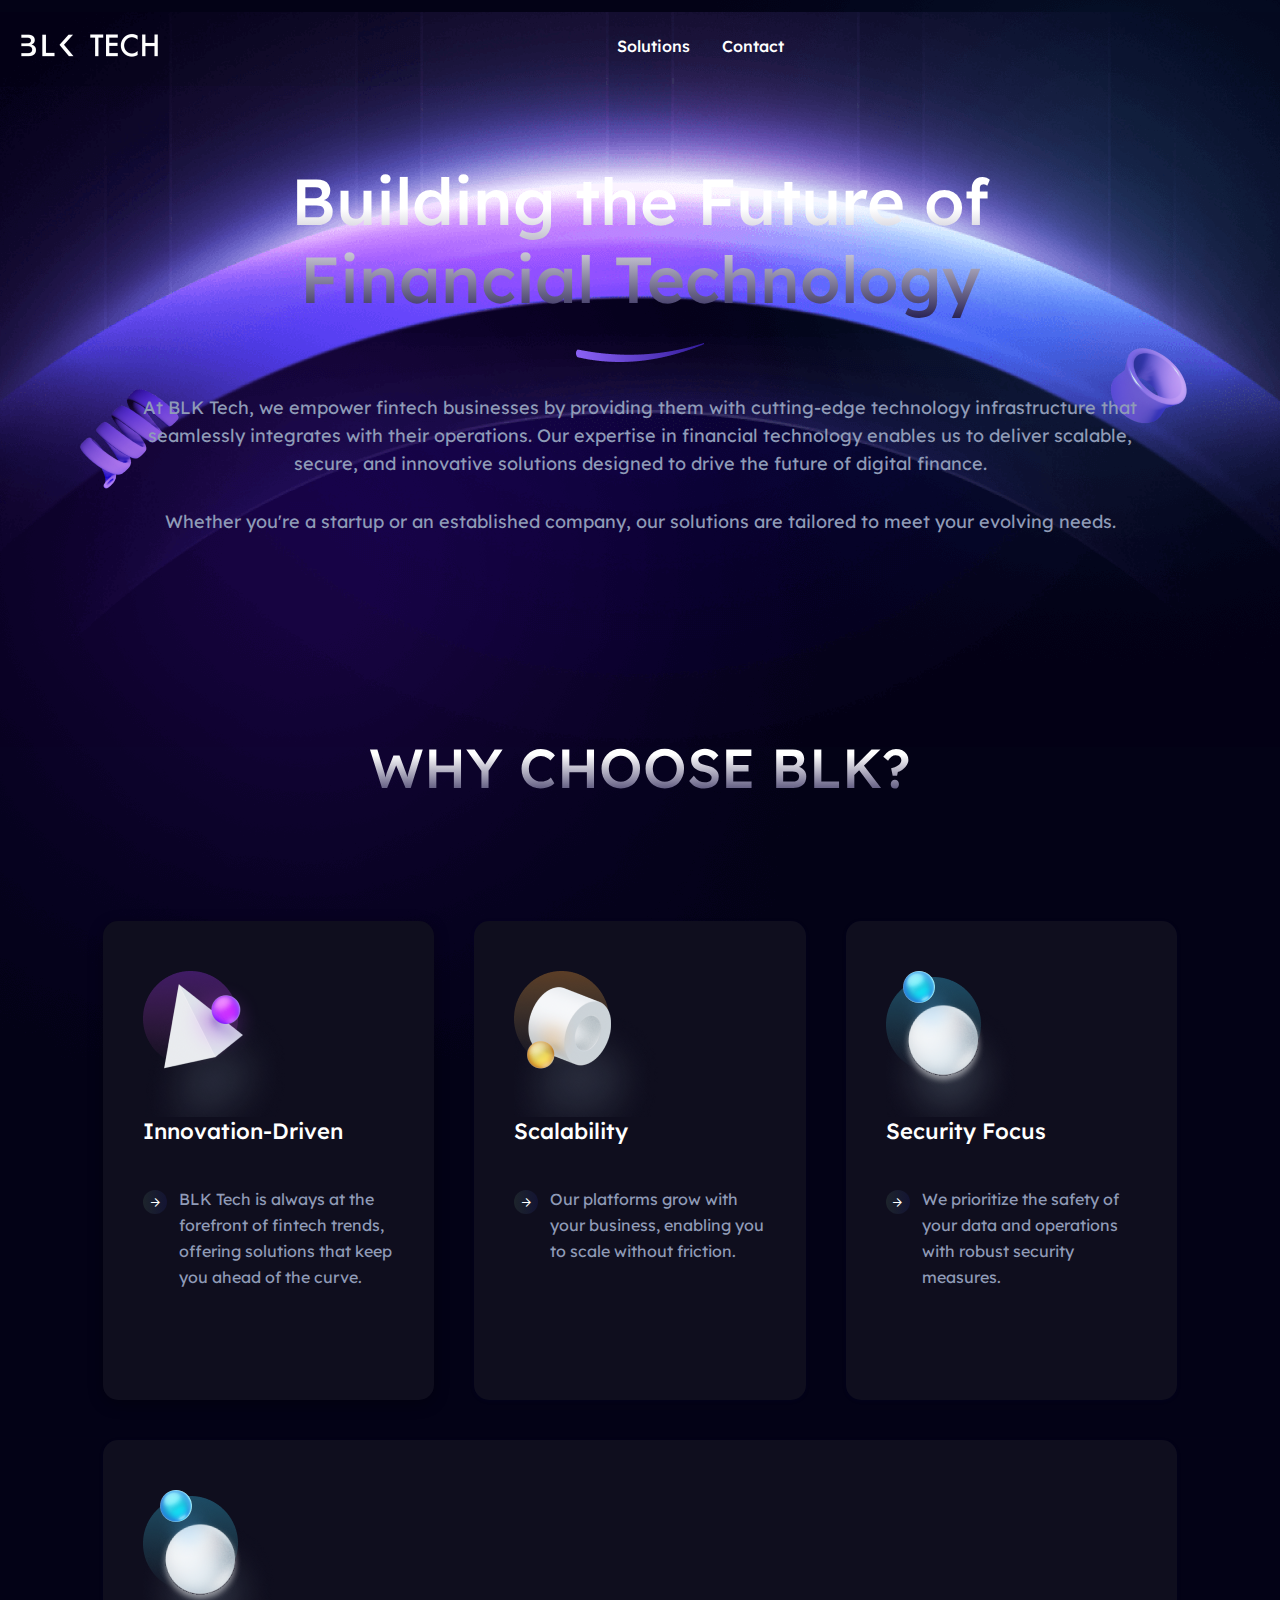
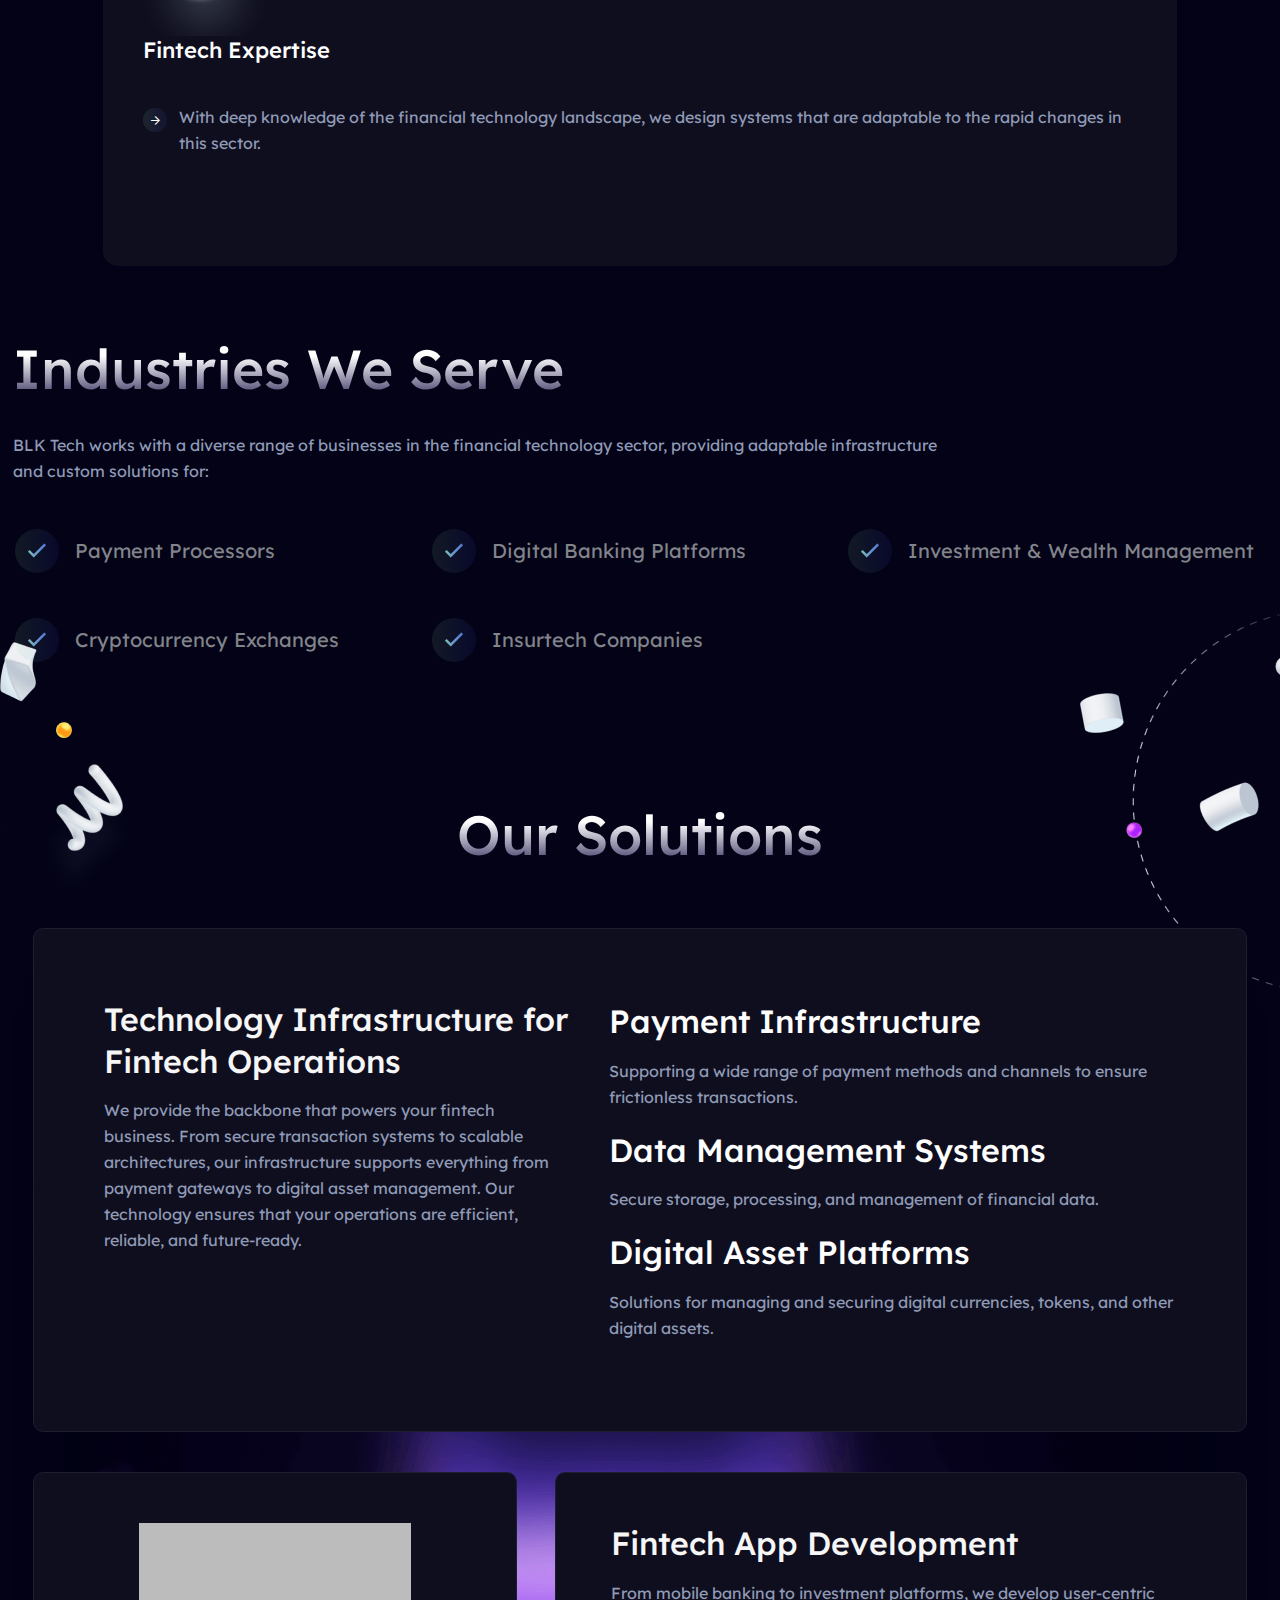
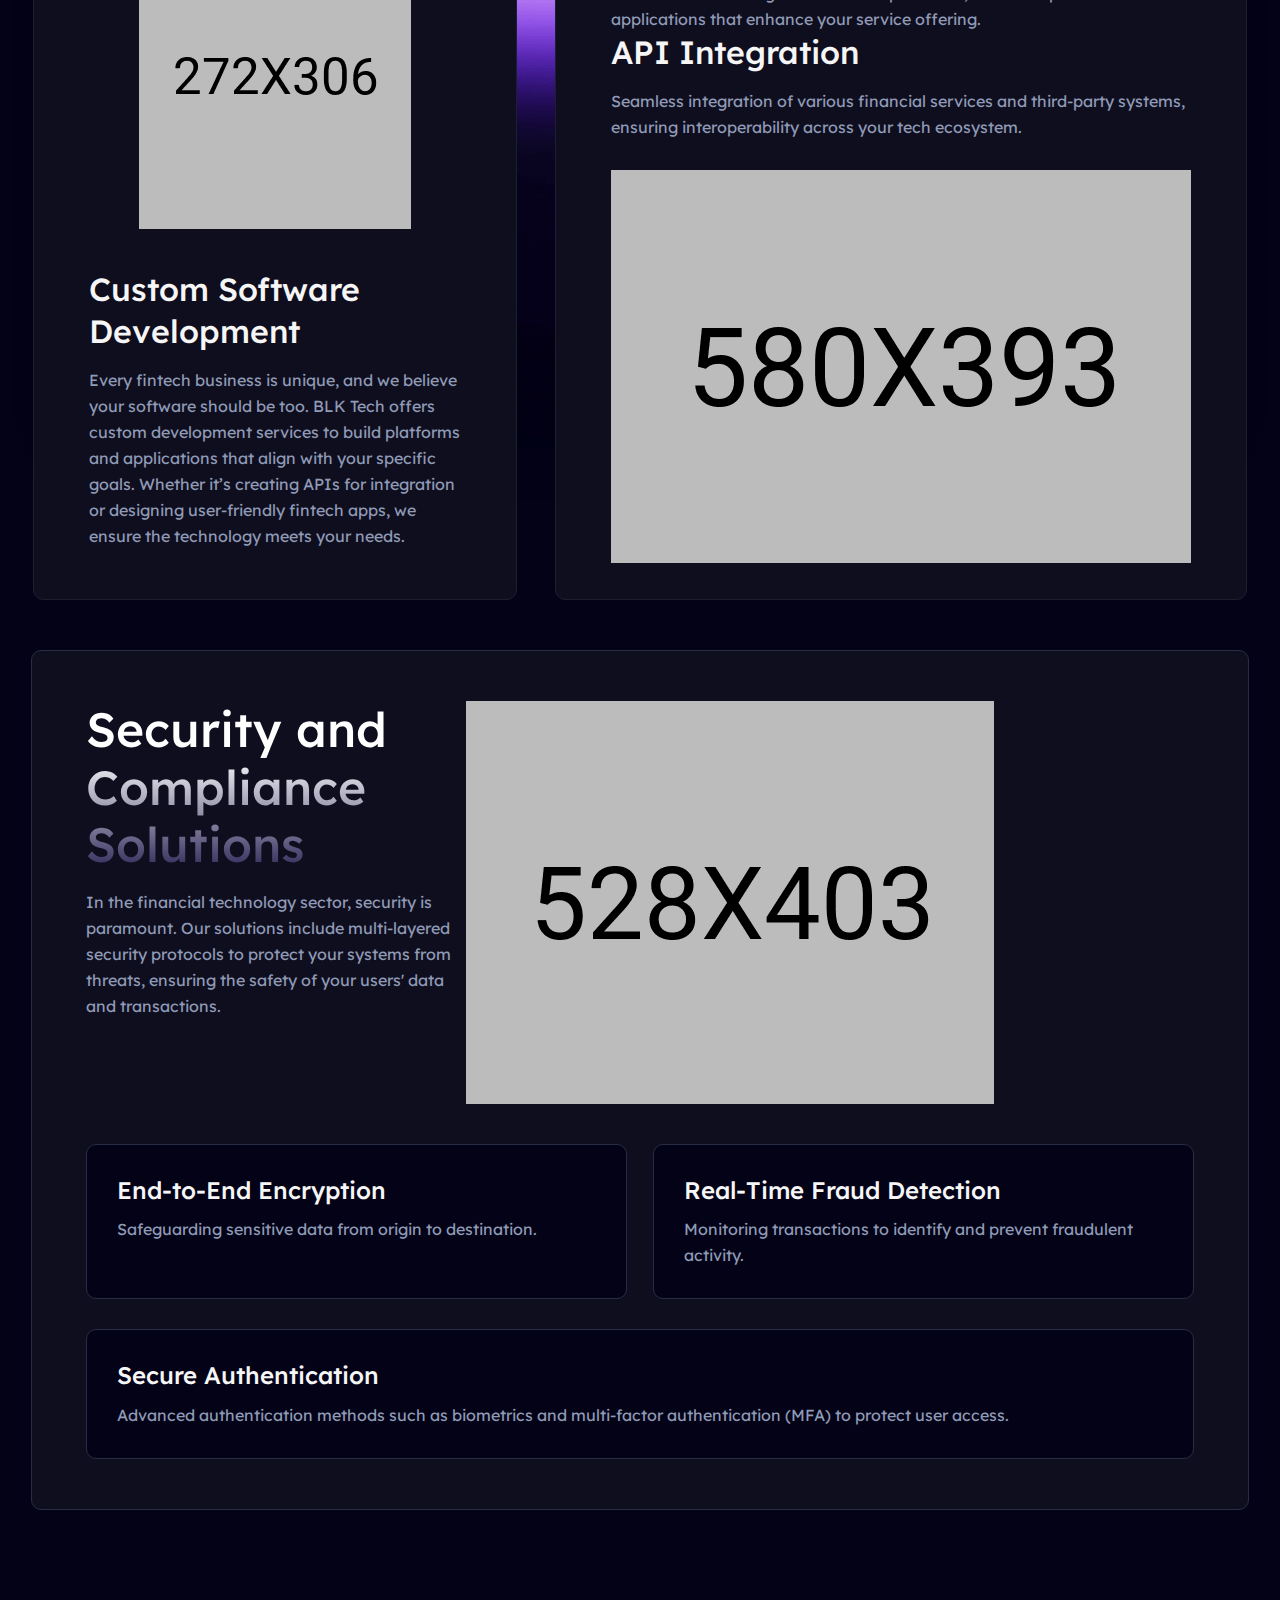
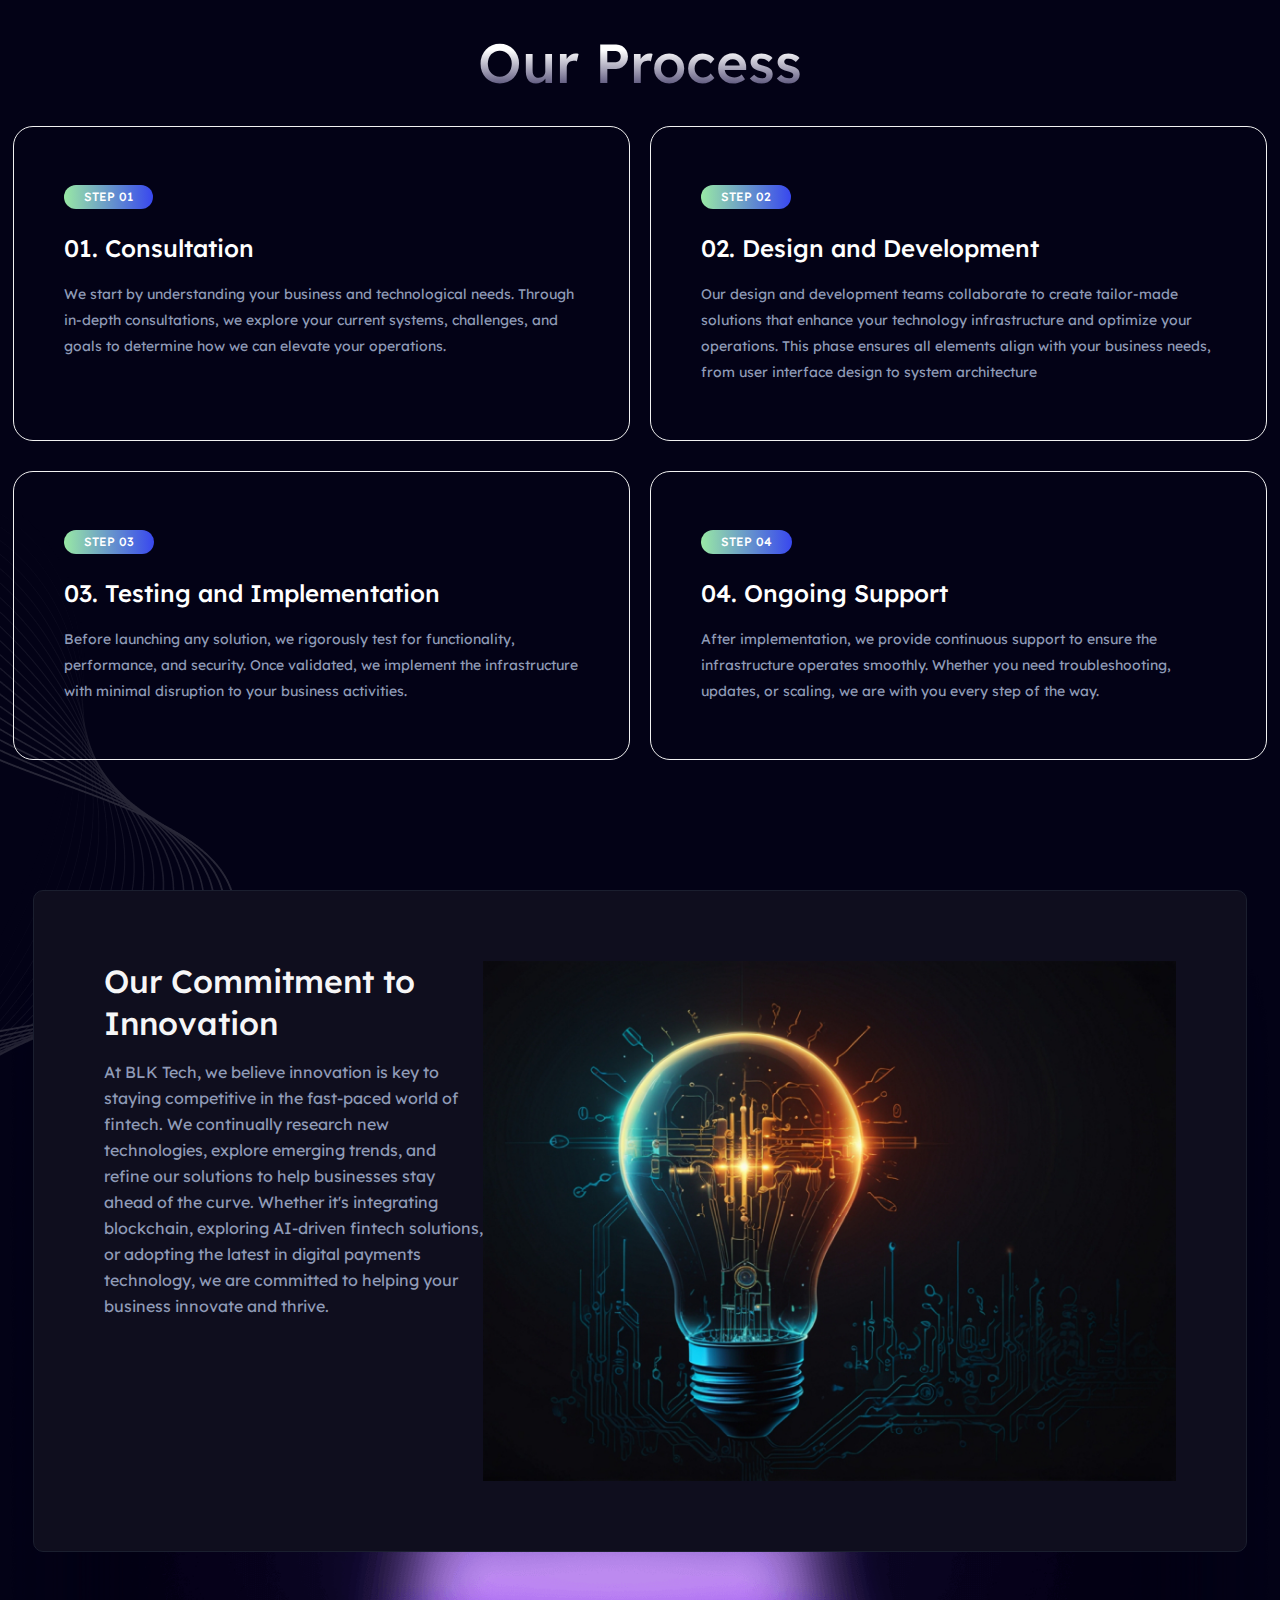
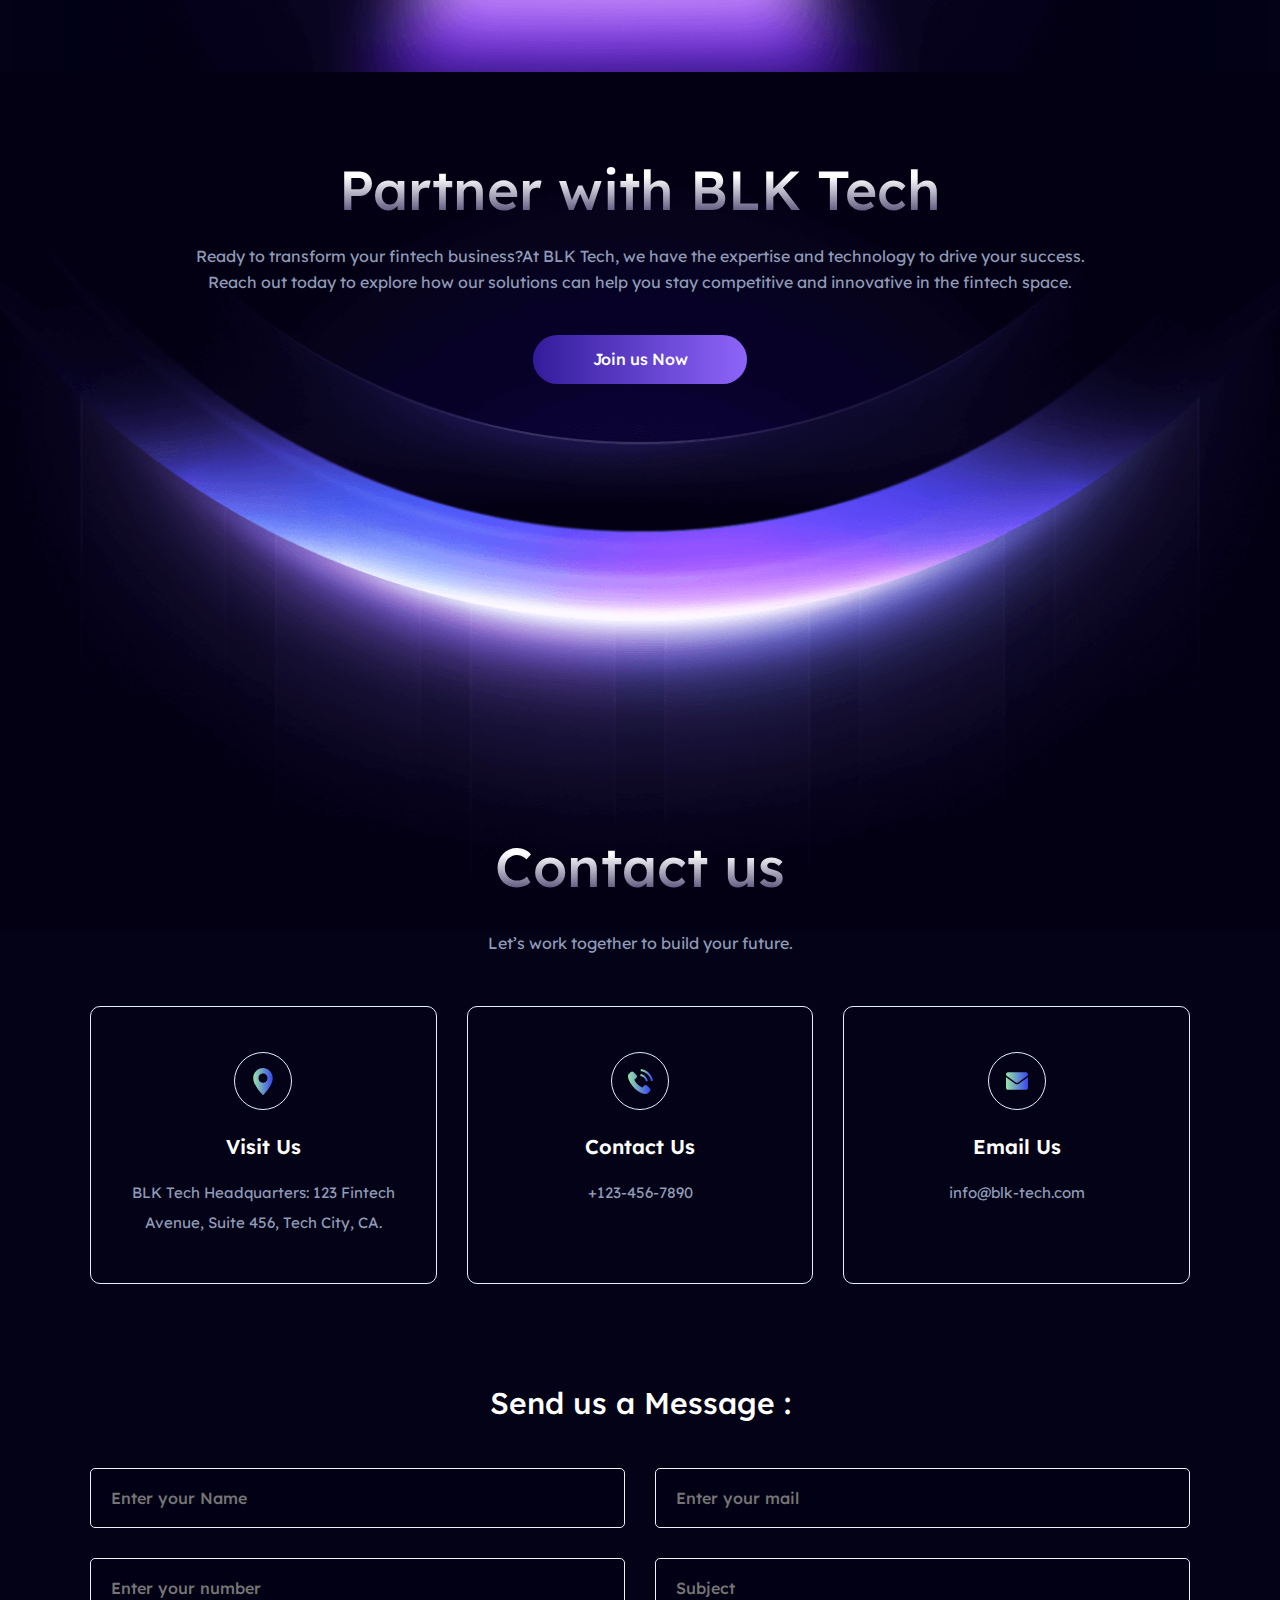
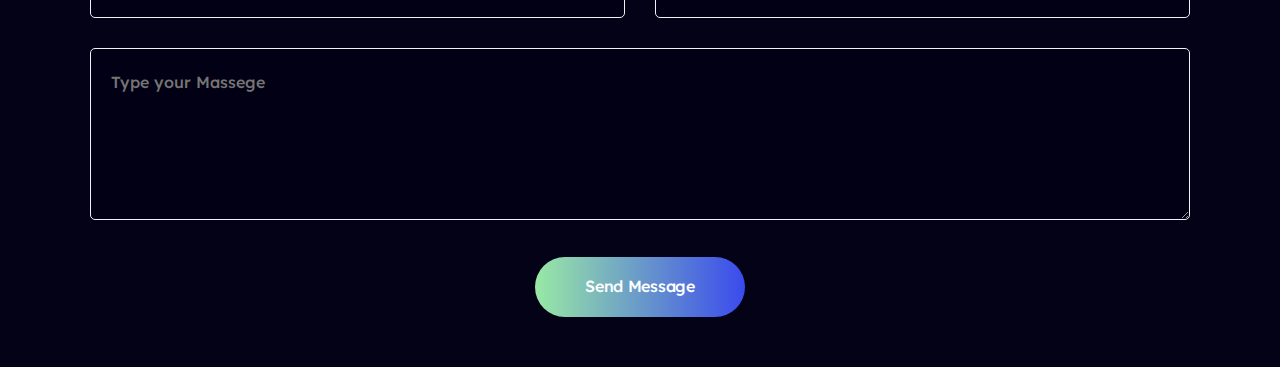
==== commit 3da7e23f: "new changes" ====
--- a/home-2.html
+++ b/home-2.html
@@ -55,23 +55,23 @@
       <header class="site-header header-style-two">
         <div class="header__main-wrap stricky">
           <div class="container">
-            <div class="header__main ul_li_between">
-              <div class="header__logo">
+            <div class="d_header">
+              <div class="header__logo" style="">
                 <a href="index.html"
-                  ><img src="assets/img/logo/logo-2.svg" alt=""
+                  ><img src="assets/img/logo/blk_logo2.png" alt="" style="filter:brightness(10)"
                 /></a>
               </div>
               <div class="main-menu__wrap ul_li navbar navbar-expand-lg">
                 <nav class="main-menu collapse navbar-collapse">
                   <ul>
+                    <!-- <li>
+                      <a class="scrollspy-btn" href="#feature">Feature</a>
+                    </li> -->
                     <li>
-                      <a class="scrollspy-btn" href="#feature">Feature</a>
+                      <a class="scrollspy-btn" href="#solutions">Solutions</a>
                     </li>
-                    <li>
-                      <a class="scrollspy-btn" href="#process">How it works</a>
-                    </li>
-
-                    <li><a href="contact.html">Get in touch</a></li>
+
+                    <li><a class="scrollspy-btn" href="#contact">Contact</a></li>
                   </ul>
                 </nav>
               </div>
@@ -118,8 +118,8 @@
             </p>
           </div>
           <ul class="sidebar-menu list-unstyled">
-            <li><a href="#!">About</a></li>
-            <li><a href="#!">Services</a></li>
+            <li><a href="#!">Solutions</a></li>
+            <li><a href="#!">Contact</a></li>
             <li><a href="#!">Projects</a></li>
             <li><a href="#!">Blog</a></li>
             <li><a href="#!">Contact</a></li>
@@ -173,24 +173,24 @@
             </form>
           </div>
           <ul id="mobile-menu-active">
-            <li class="dropdown">
-              <a href="index.html">Home</a>
-              <ul class="sub-menu">
+            <li>
+              <a class="scrollspy-btn" href="#">Home</a>
+              <!-- <ul class="sub-menu">
                 <li><a href="index.html">Home Chatbot</a></li>
                 <li class="active"><a href="home-2.html">Home CRM</a></li>
                 <li><a href="home-3.html">Home Copy Writing</a></li>
-              </ul>
+              </ul> -->
             </li>
-            <li><a class="scrollspy-btn" href="#feature">Feature</a></li>
-            <li><a class="scrollspy-btn" href="#process">How it works</a></li>
-            <li class="dropdown">
+            <li><a class="scrollspy-btn" href="#solutions">Solutions</a></li>
+            <li><a class="scrollspy-btn" href="#contact">Contact</a></li>
+            <!-- <li class="dropdown">
               <a href="#!">Blog</a>
               <ul class="sub-menu">
                 <li><a href="blog.html">Blog</a></li>
                 <li><a href="blog-single.html">Blog Details</a></li>
               </ul>
-            </li>
-            <li><a href="contact.html">Get in touch</a></li>
+            </li> -->
+            <!-- <li><a href="contact.html">Get in touch</a></li> -->
           </ul>
         </nav>
         <!-- side-mobile-menu end -->
@@ -301,6 +301,13 @@
         <!-- hero start -->
 
         <!-- --------------------------- Why choose blk-->
+        <div class="crm-title text-center mb-30">
+          <h2 class="crm-title__heading">
+            <!-- Essential apps that protect <br />
+            your data -->
+            WHY CHOOSE BLK?
+          </h2>
+        </div>
         <section id="feature" class="feature pos-rel">
           <div class="container">
             <div class="feature__wrapper">
@@ -339,6 +346,8 @@
                     > -->
                   </div>
                 </div>
+                
+                
                 <div class="col-lg-4 col-md-6 mt-20">
                   <div class="feature__single">
                     <div class="icon">
@@ -392,7 +401,7 @@
                     > -->
                   </div>
                 </div>
-                <div class="col-lg-12 col-md-6 mt-20">
+                <div class="col-lg-12 col-md-6 mt-40">
                   <div class="feature__single">
                     <div class="icon">
                       <img src="assets/img/icon/f_03.png" alt="" />
@@ -439,6 +448,48 @@
           </div>
         </section>
         <!-- ---------------------why choose blk end------ -->
+        <section class="cta pos-rel pb-140">
+          <div class="container">
+              <div class="row mt-none-20">
+                  <div class="col-xl-9 col-lg-8 mt-20">
+                      <div class="sec-title">
+                        <div class="crm-title  mb-20">
+                          <h2 class="crm-title__heading mb-30">Industries We Serve</h2>
+                          
+                      </div>
+                      <p style="color:#8F9BB7">BLK Tech works with a diverse range of businesses in the financial 
+                        technology sector, providing adaptable infrastructure and custom 
+                        solutions for:</p>
+                      </div>
+                  </div>
+                  <!-- <div class="col-xl-3 col-lg-4 mt-20">
+                      <div class="cta__btn text-lg-end mt-10">
+                          <a class="thm-btn thm-btn--gradient br-5" href="#!">Start Chatting Now</a>
+                      </div>
+                  </div> -->
+              </div>
+              <ul class="footer__top cta-list ul_li_between mt-35">
+                <li style="color: #82848B;"><i class="far fa-check" ></i>Payment Processors</li>
+                <li style="color: #82848B;"><i class="far fa-check"></i>Digital Banking Platforms</li>
+                <li style="color: #82848B;"><i class="far fa-check"></i>Investment & Wealth Management</li>
+                  
+              </ul>
+              <ul class="footer__top cta-list ul_li_between mt-35">
+                
+                <li style="color: #82848B;"><i class="far fa-check"></i>Cryptocurrency Exchanges</li>
+                 <li style="color: #82848B;"><i class="far fa-check"></i>Insurtech Companies</li> 
+              </ul>
+          </div>
+          <div class="cta__shape">
+              <div class="shape shape--1" data-parallax='{"y" : 80}'>
+                  <img src="assets/img/shape/cta_shape1.png" alt="">
+              </div>
+              <div class="shape shape--2" data-parallax='{"x" : 80}'>
+                  <img src="assets/img/shape/cta_shape2.png" alt="">
+              </div>
+          </div>
+      </section>
+        
 
         <!-- feature start -->
         <!-- <section id="feature" class="crm-feature pos-rel pt-70 pb-140">
@@ -525,9 +576,11 @@
           </div>
         </section> -->
         <!-- feature end -->
-
+        <!-- industries start-->
+        
+<!-- industries end-->
         <!-- process start -->
-        <section id="process" class="process pos-rel pb-120">
+        <section id="solutions" class="process pos-rel pb-120">
           <div class="process__shape">
             <div class="shape shape--1" data-parallax='{"x" : 70}'>
               <img src="assets/img/shape/pr_shape1.png" alt="" />
@@ -1059,10 +1112,13 @@
 
           <!-- nirmitha -->
           <!-- contact us -->
-          <section class="contact pos-rel pt-125">
+          <section class="contact pos-rel pt-125" id="contact">
             <div class="container">
               <div class="crm-title text-center mb-20">
                 <h2 class="crm-title__heading mb-30">Contact us</h2>
+                <p class="mt-10">
+                  Let’s work together to build your future. 
+                </p>
               </div>
               <div class="contact-info">
                 <div class="row justify-content-md-center mt-none-30">
--- a/assets/css/main.css
+++ b/assets/css/main.css
@@ -337,7 +337,8 @@
   justify-content: flex-end; }
 
 .ul_li_between {
-  justify-content: space-between; }
+  /* justify-content: space-between; */
+ }
 
 .ul_li_block {
   margin: 0px;
@@ -3666,6 +3667,12 @@
       .brand__area {
         margin-left: 0;
         margin-right: 0; } }
+  .d_header {
+          display: flex;
+          align-items: center;
+          justify-content: space-between;
+      }
+
   .brand__item {
     width: 33.33%;
     border-right: 1px solid rgba(255, 255, 255, 0.1);
@@ -3851,11 +3858,12 @@
 .feature__single {
   padding: 60px;
   height: 100%;
-  padding-left: 70px;
-  padding-right: 50px;
+  padding-left: 30px;
+  padding-right: 30px;
   border-radius: 15px;
   display: flex;
   flex-direction: column;
+  
   /* justify-content: space-between; */
   flex: 1;
   margin: 10px;
@@ -6418,7 +6426,8 @@
       .footer__top li {
         font-size: 18px; } }
     .footer__top li:nth-child(2) {
-      justify-content: center; }
+      /* justify-content: center;  */
+    }
       @media (max-width: 1199px) {
         .footer__top li:nth-child(2) {
           justify-content: unset; } }
@@ -6429,7 +6438,8 @@
         width: 1px;
         height: 81px;
         content: "";
-        background-color: #F1F1F1; }
+        /* background-color: #F1F1F1;  */
+      }
         @media (max-width: 1199px) {
           .footer__top li:nth-child(2)::before, .footer__top li:nth-child(2)::after {
             display: none; } }
@@ -6437,7 +6447,8 @@
         left: auto;
         right: -32px; }
     .footer__top li:nth-child(3) {
-      justify-content: end; }
+      /* justify-content: end;  */
+    }
     .footer__top li i {
       font-size: 20px;
       width: 44px;
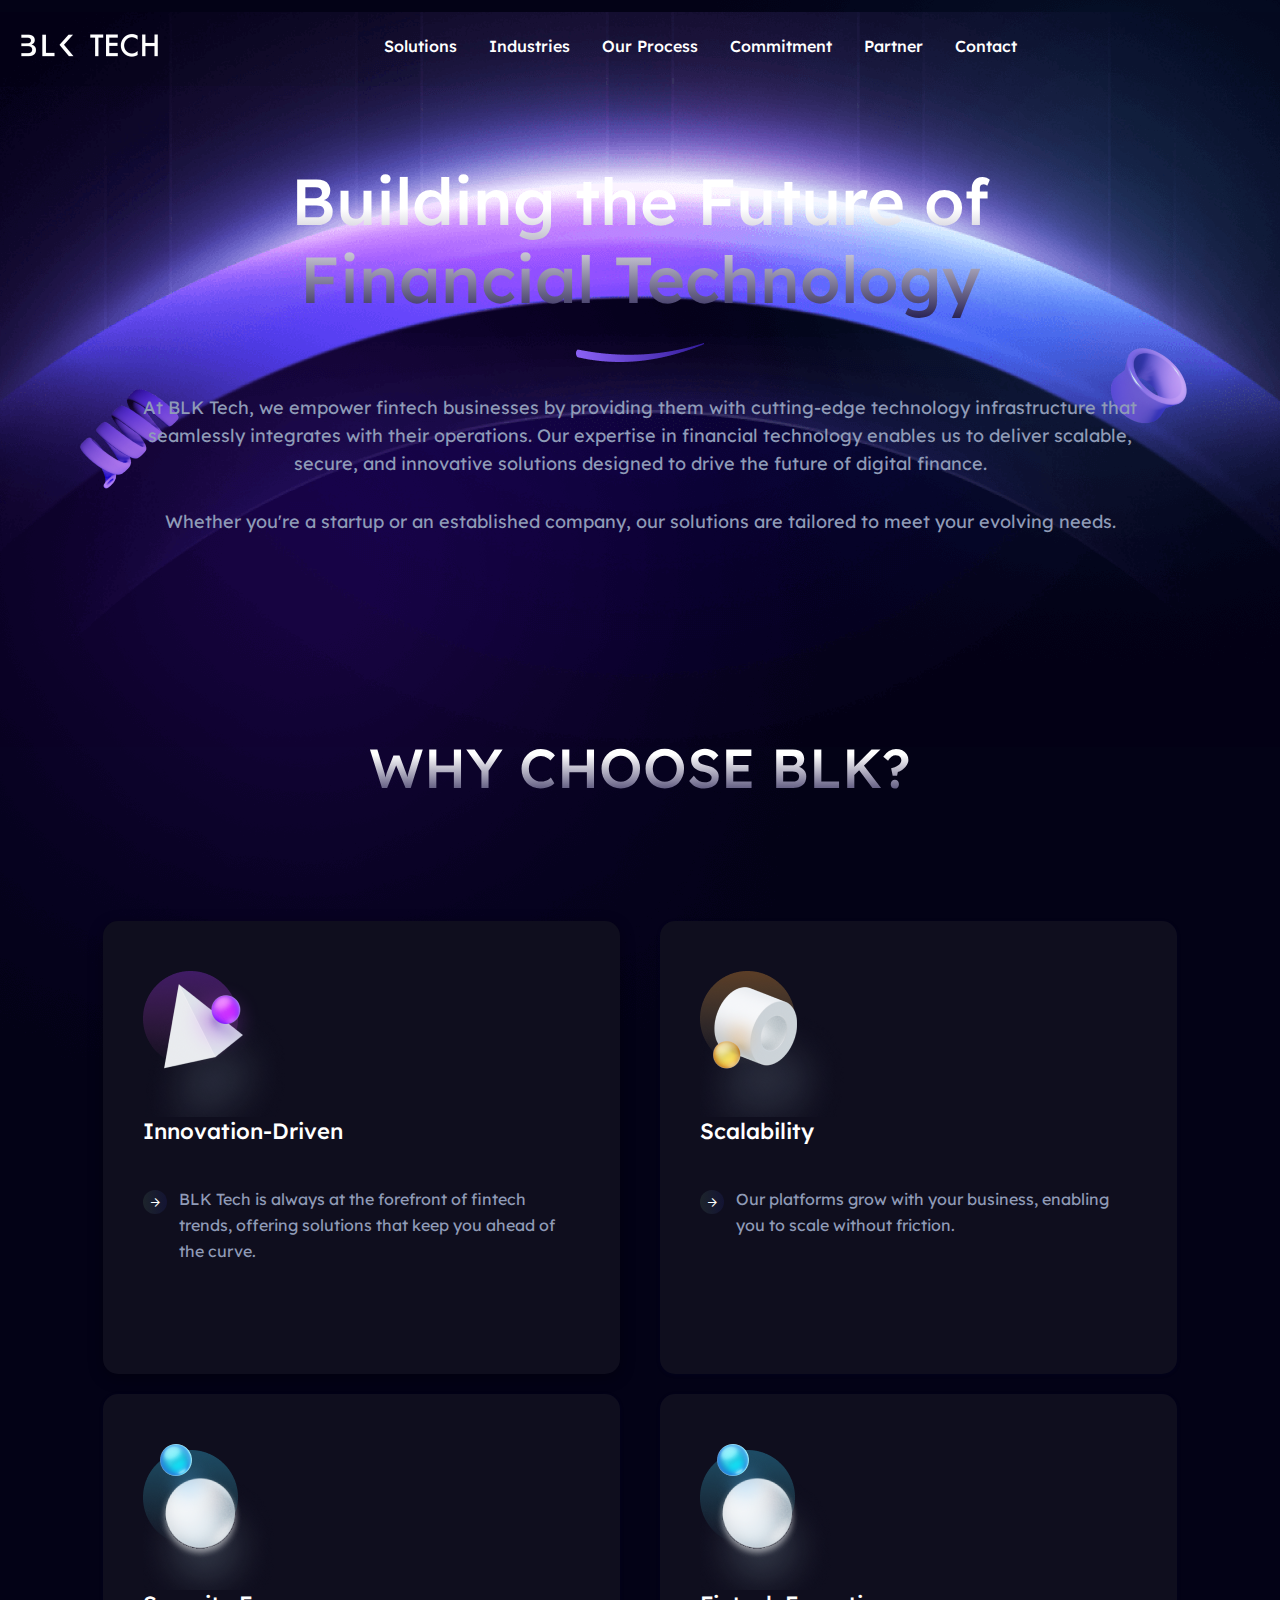
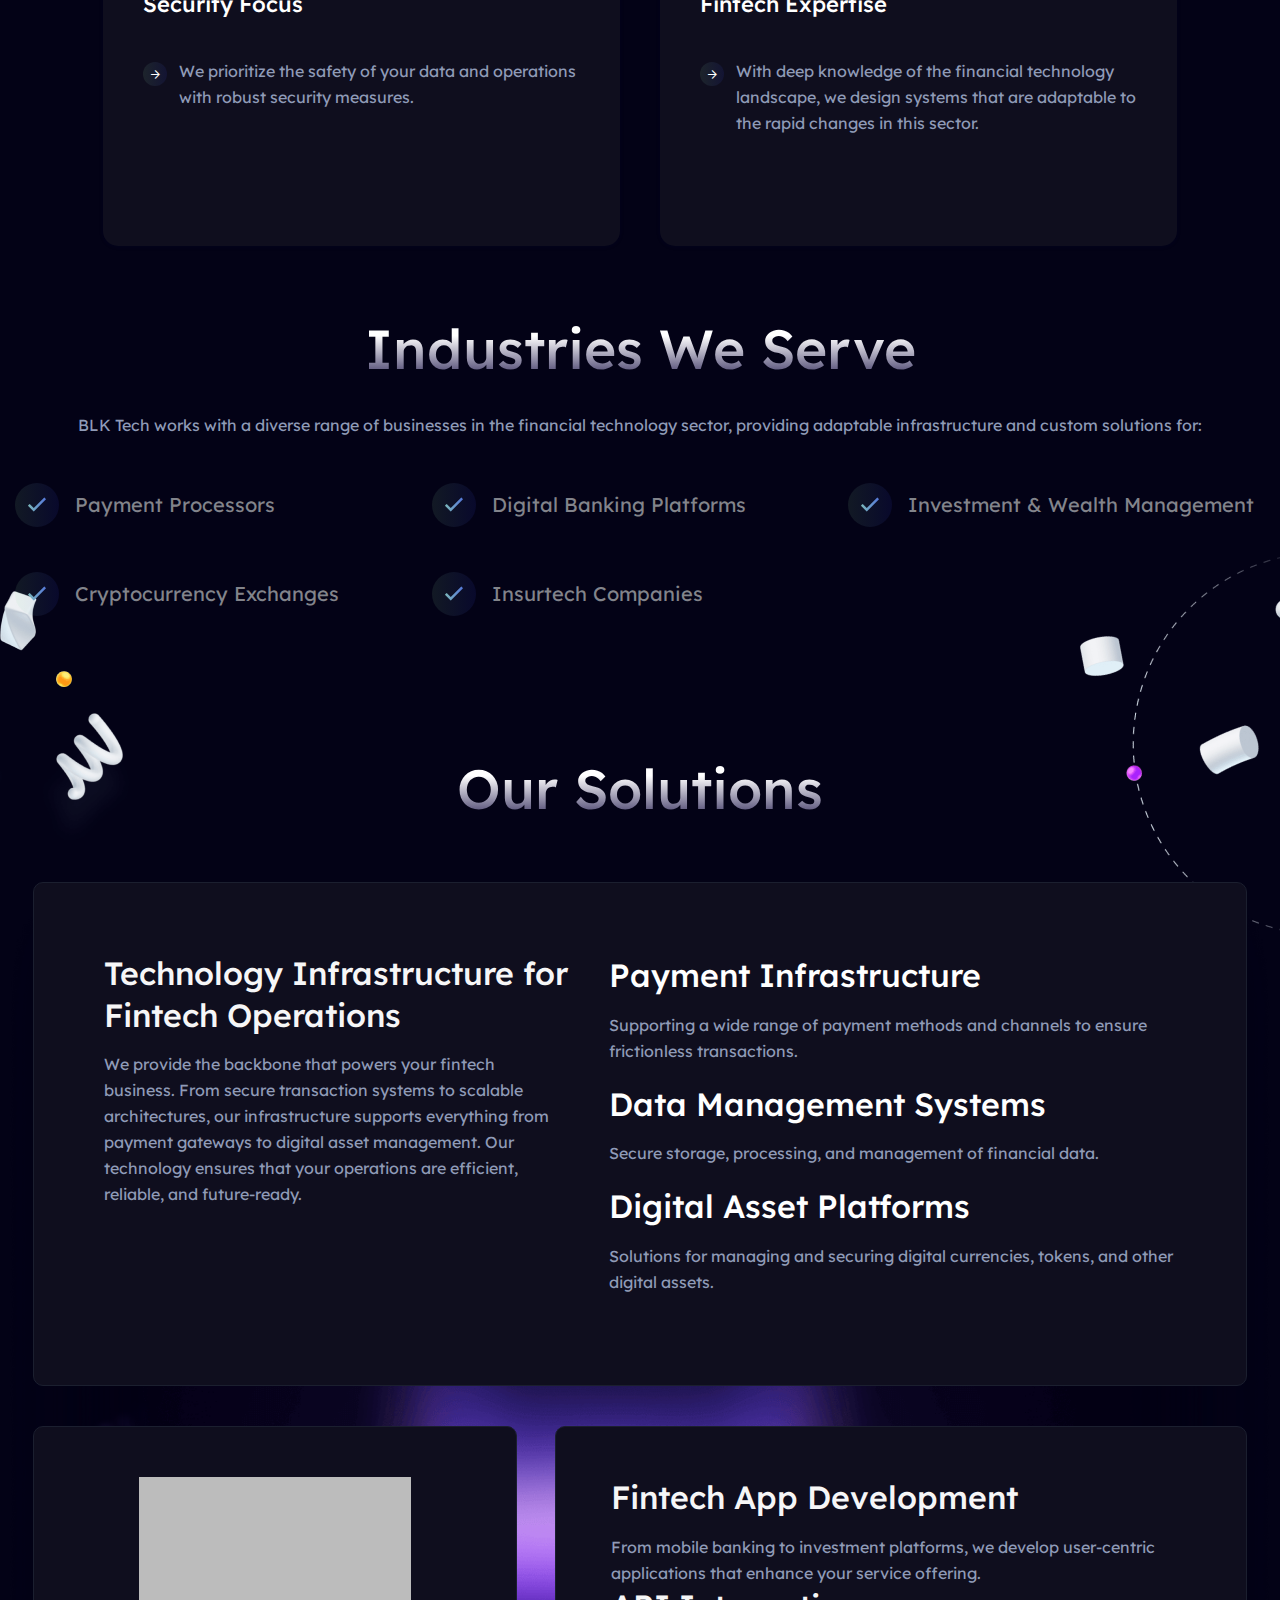
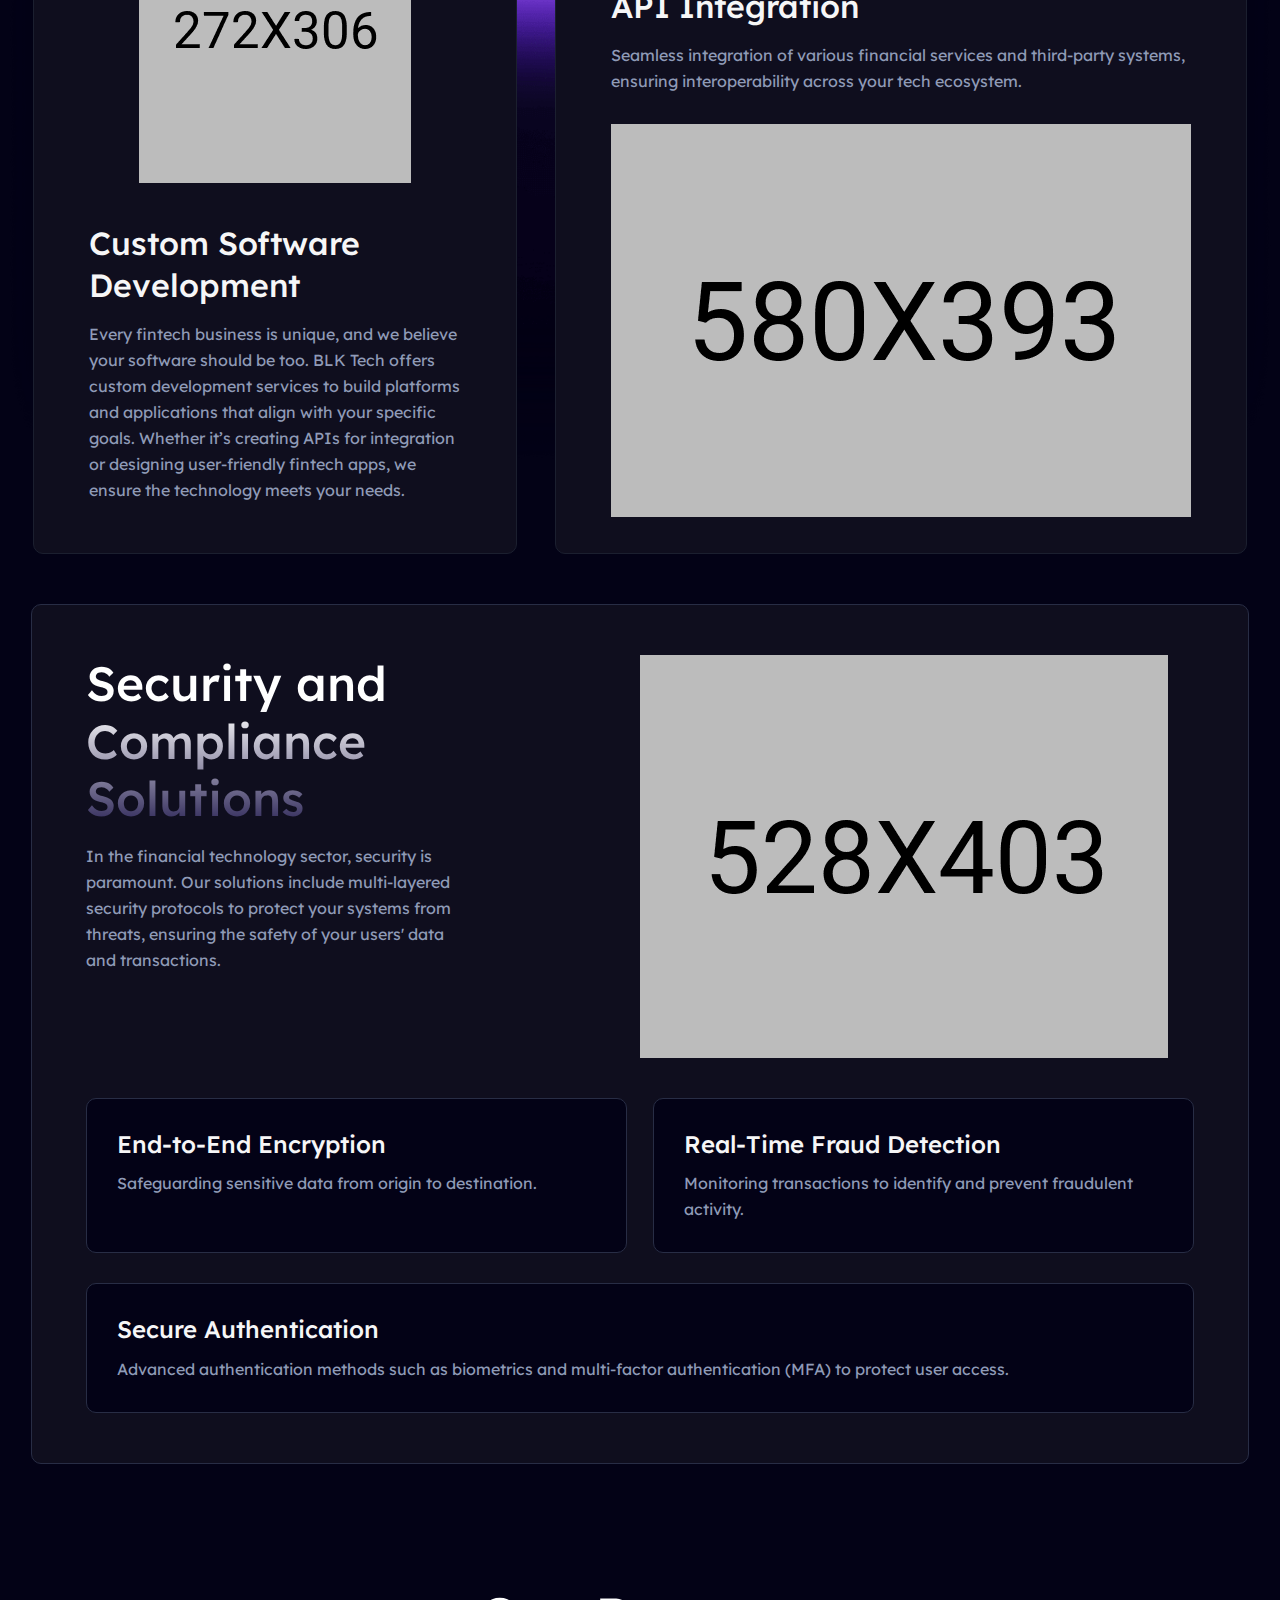
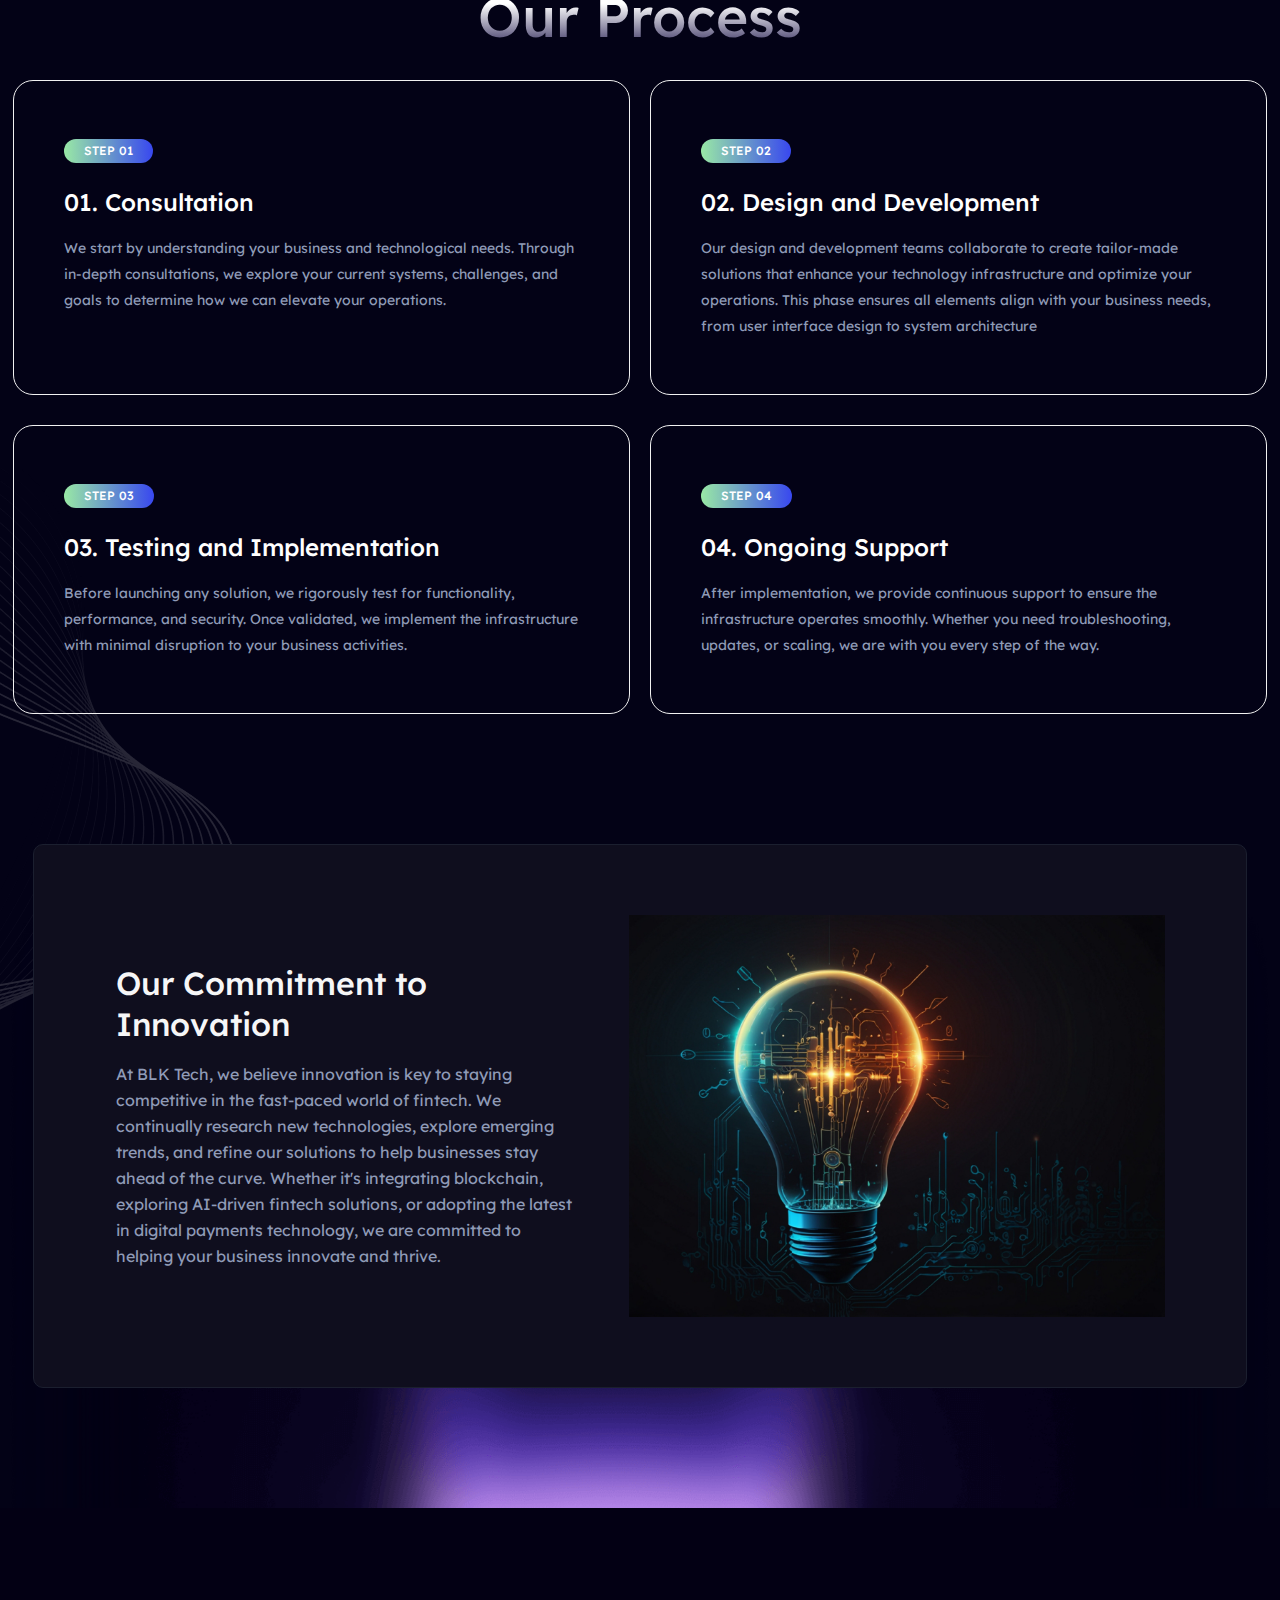
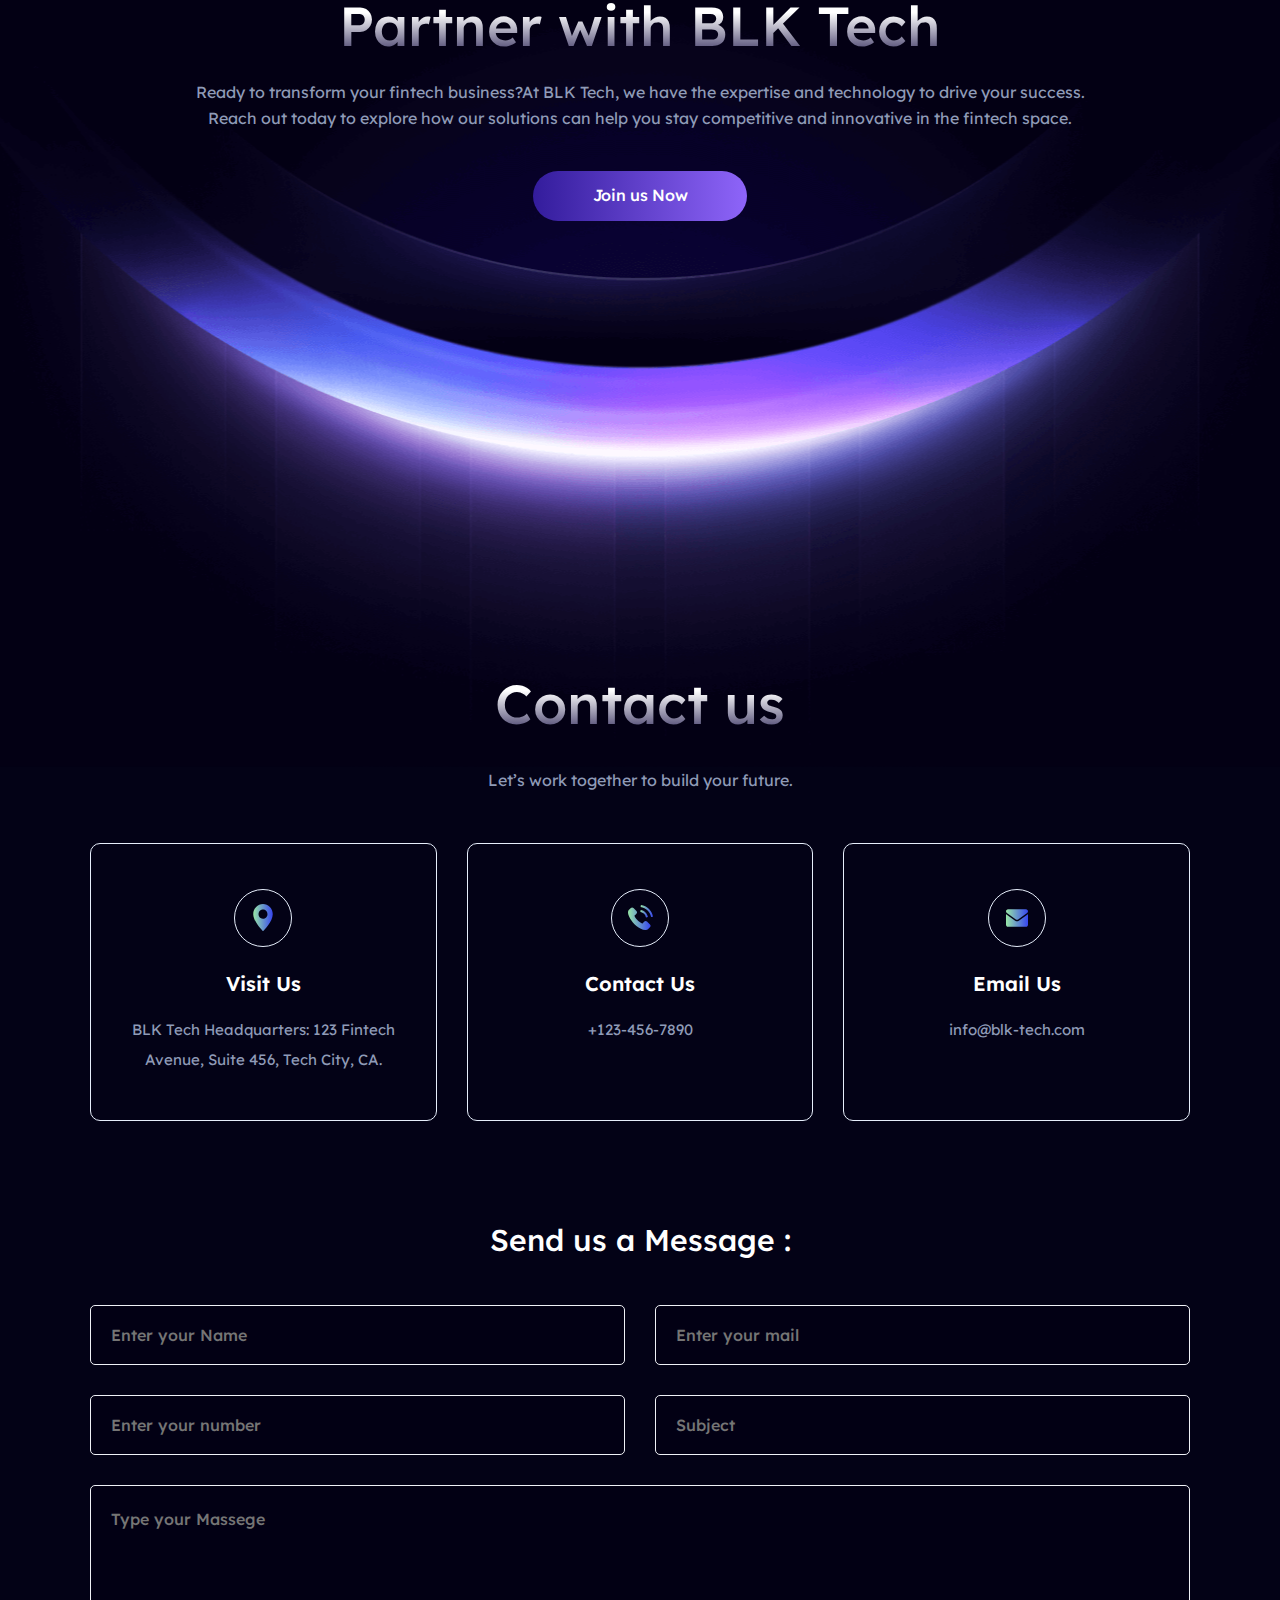
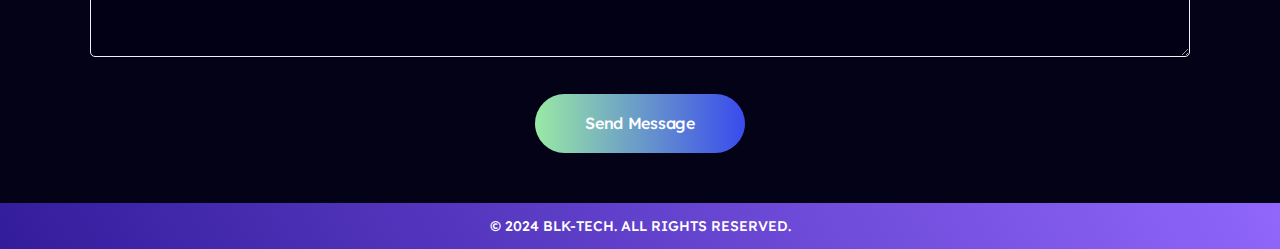
==== commit 2c002eaf: "updated changes" ====
--- a/home-2.html
+++ b/home-2.html
@@ -10,13 +10,14 @@
       content="width=device-width, initial-scale=1, shrink-to-fit=no"
     />
 
-    <title>Helax - Tech Startup Landing Page Html Template</title>
+    <title>BLK-Tech</title>
 
     <link
       rel="shortcut icon"
-      href="assets/img/favicon.png"
+      href="./assets/img/logo/blk_logo_title.png"
       type="images/x-icon"
     />
+    <link rel="stylesheet" href="./general.css">
 
     <!-- css include -->
     <link rel="stylesheet" href="assets/css/bootstrap.min.css" />
@@ -56,9 +57,12 @@
         <div class="header__main-wrap stricky">
           <div class="container">
             <div class="d_header">
-              <div class="header__logo" style="">
+              <div class="header__logo">
                 <a href="index.html"
-                  ><img src="assets/img/logo/blk_logo2.png" alt="" style="filter:brightness(10)"
+                  ><img
+                    src="assets/img/logo/blk_logo2.png"
+                    alt=""
+                    style="filter: brightness(10)"
                 /></a>
               </div>
               <div class="main-menu__wrap ul_li navbar navbar-expand-lg">
@@ -70,8 +74,21 @@
                     <li>
                       <a class="scrollspy-btn" href="#solutions">Solutions</a>
                     </li>
-
-                    <li><a class="scrollspy-btn" href="#contact">Contact</a></li>
+                    <li>
+                      <a class="scrollspy-btn" href="#industries">Industries</a>
+                    </li>
+                    <li>
+                      <a class="scrollspy-btn" href="#process">Our Process</a>
+                    </li>
+                    <li>
+                      <a class="scrollspy-btn" href="#commitment">Commitment</a>
+                    </li>
+                    <li>
+                      <a class="scrollspy-btn" href="#partner">Partner</a>
+                    </li>
+                    <li>
+                      <a class="scrollspy-btn" href="#contact">Contact</a>
+                    </li>
                   </ul>
                 </nav>
               </div>
@@ -104,93 +121,29 @@
           <a class="tx-close" href="javascript:void(0);"></a>
         </div>
 
-        <!-- sidebar-info start -->
-        <div class="sidebar-info">
-          <div class="sidebar-logo mb-30">
-            <a href="index.html">
-              <img src="assets/img/logo/logo.svg" alt="logo" />
-            </a>
-          </div>
-          <div class="sidebar-content mb-40">
-            <p>
-              Revolutionize Your Future: Harness the Power of Technology for
-              Unparalleled Growth and Success!
-            </p>
-          </div>
-          <ul class="sidebar-menu list-unstyled">
-            <li><a href="#!">Solutions</a></li>
-            <li><a href="#!">Contact</a></li>
-            <li><a href="#!">Projects</a></li>
-            <li><a href="#!">Blog</a></li>
-            <li><a href="#!">Contact</a></li>
-          </ul>
-          <div class="ul_li mt-60">
-            <div class="ct-content-wrap d-flex">
-              <div class="ct-title col-auto">Call us:</div>
-              <div class="ct-content-wrap col">
-                <div class="ct-item-wrap row">
-                  <div class="ct-item col-auto">
-                    <span class="item-content"
-                      ><a href="tel:02456787535" class="tel"
-                        >024 5678 7535</a
-                      ></span
-                    >
-                  </div>
-                  <div class="ct-item col-auto">
-                    <span class="item-content"
-                      ><a href="mailto:support@gmail.com"
-                        >support@gmail.com</a
-                      ></span
-                    >
-                  </div>
-                </div>
-              </div>
-            </div>
-          </div>
-
-          <div class="sidebar-socials-wrap mt-30">
-            <a class="social-item" href="https://facebook.com" target="_blank"
-              >Facebook</a
-            ><a
-              class="social-item"
-              href="https://www.behance.net/"
-              target="_blank"
-              >Behance</a
-            ><a class="social-item" href="#" target="_blank">Telegram</a
-            ><a class="social-item" href="https://dribbble.com/" target="_blank"
-              >Dribbble</a
-            >
-          </div>
-        </div>
-        <!-- sidebar-info end -->
 
         <!-- side-mobile-menu start -->
         <nav class="side-mobile-menu">
-          <div class="header-mobile-search">
-            <form role="search" method="get" action="#">
-              <input type="text" placeholder="Search Keywords" />
-              <button type="submit"><i class="ti-search"></i></button>
-            </form>
-          </div>
+   
           <ul id="mobile-menu-active">
             <li>
-              <a class="scrollspy-btn" href="#">Home</a>
-              <!-- <ul class="sub-menu">
-                <li><a href="index.html">Home Chatbot</a></li>
-                <li class="active"><a href="home-2.html">Home CRM</a></li>
-                <li><a href="home-3.html">Home Copy Writing</a></li>
-              </ul> -->
+              <a class="scrollspy-btn" href="#solutions">Solutions</a>
             </li>
-            <li><a class="scrollspy-btn" href="#solutions">Solutions</a></li>
-            <li><a class="scrollspy-btn" href="#contact">Contact</a></li>
-            <!-- <li class="dropdown">
-              <a href="#!">Blog</a>
-              <ul class="sub-menu">
-                <li><a href="blog.html">Blog</a></li>
-                <li><a href="blog-single.html">Blog Details</a></li>
-              </ul>
-            </li> -->
-            <!-- <li><a href="contact.html">Get in touch</a></li> -->
+            <li>
+              <a class="scrollspy-btn" href="#industries">Industries</a>
+            </li>
+            <li>
+              <a class="scrollspy-btn" href="#process">Our Process</a>
+            </li>
+            <li>
+              <a class="scrollspy-btn" href="#commitment">Commitment</a>
+            </li>
+            <li>
+              <a class="scrollspy-btn" href="#partner">Partner</a>
+            </li>
+            <li>
+              <a class="scrollspy-btn" href="#contact">Contact</a>
+            </li>
           </ul>
         </nav>
         <!-- side-mobile-menu end -->
@@ -312,7 +265,7 @@
           <div class="container">
             <div class="feature__wrapper">
               <div class="row mt-none-20 justify-content-center">
-                <div class="col-lg-4 col-md-6 mt-20">
+                <div class="col-lg-6 col-md-6 mt-20">
                   <div
                     class="feature__single"
                     style="
@@ -326,11 +279,10 @@
                     <h3 style="color: white">Innovation-Driven</h3>
                     <ul class="feature__list mb-40">
                       <li style="color: white">
-                        <i class="far fa-arrow-right" style="color: white"></i
-                        >
-                        <p style="color: #8f9bb7; font-size: 16px;">
+                        <i class="far fa-arrow-right" style="color: white"></i>
+                        <p style="color: #8f9bb7; font-size: 16px">
                           BLK Tech is always at the forefront of fintech trends,
-                        offering solutions that keep you ahead of the curve.
+                          offering solutions that keep you ahead of the curve.
                         </p>
                         <!-- <br />
                         experience -->
@@ -346,9 +298,8 @@
                     > -->
                   </div>
                 </div>
-                
-                
-                <div class="col-lg-4 col-md-6 mt-20">
+
+                <div class="col-lg-6 col-md-6 mt-20">
                   <div class="feature__single">
                     <div class="icon">
                       <img src="assets/img/icon/f_02.png" alt="" />
@@ -356,11 +307,10 @@
                     <h3 style="color: white">Scalability</h3>
                     <ul class="feature__list mb-40">
                       <li style="color: white">
-                        <i class="far fa-arrow-right" style="color: white"></i
-                        >
-                        <p style="color: #8f9bb7; font-size: 16px;">
+                        <i class="far fa-arrow-right" style="color: white"></i>
+                        <p style="color: #8f9bb7; font-size: 16px">
                           Our platforms grow with your business, enabling you to
-                        scale without friction.
+                          scale without friction.
                         </p>
                         <!-- <br />
                         increasing employee <br />
@@ -376,7 +326,7 @@
                     > -->
                   </div>
                 </div>
-                <div class="col-lg-4 col-md-6 mt-20">
+                <div class="col-lg-6 col-md-6 mt-20">
                   <div class="feature__single">
                     <div class="icon">
                       <img src="assets/img/icon/f_03.png" alt="" />
@@ -384,11 +334,10 @@
                     <h3 style="color: white">Security Focus</h3>
                     <ul class="feature__list mb-40">
                       <li style="color: white">
-                        <i class="far fa-arrow-right" style="color: white"></i
-                        >
-                        <p style="color: #8f9bb7; font-size: 16px;">
+                        <i class="far fa-arrow-right" style="color: white"></i>
+                        <p style="color: #8f9bb7; font-size: 16px">
                           We prioritize the safety of your data and operations
-                        with robust security measures.
+                          with robust security measures.
                         </p>
                       </li>
                       <!-- <li>
@@ -401,7 +350,7 @@
                     > -->
                   </div>
                 </div>
-                <div class="col-lg-12 col-md-6 mt-40">
+                <div class="col-lg-6 col-md-6 mt-20">
                   <div class="feature__single">
                     <div class="icon">
                       <img src="assets/img/icon/f_03.png" alt="" />
@@ -409,12 +358,11 @@
                     <h3 style="color: white">Fintech Expertise</h3>
                     <ul class="feature__list mb-40">
                       <li style="color: white">
-                        <i class="far fa-arrow-right" style="color: white"></i
-                        >
-                        <p style="color: #8f9bb7; font-size: 16px;">
+                        <i class="far fa-arrow-right" style="color: white"></i>
+                        <p style="color: #8f9bb7; font-size: 16px">
                           With deep knowledge of the financial technology
-                        landscape, we design systems that are adaptable to the
-                        rapid changes in this sector.
+                          landscape, we design systems that are adaptable to the
+                          rapid changes in this sector.
                         </p>
                       </li>
                       <!-- <li>
@@ -448,48 +396,61 @@
           </div>
         </section>
         <!-- ---------------------why choose blk end------ -->
-        <section class="cta pos-rel pb-140">
+        <section class="cta pos-rel pb-140" id="industries">
           <div class="container">
-              <div class="row mt-none-20">
-                  <div class="col-xl-9 col-lg-8 mt-20">
-                      <div class="sec-title">
-                        <div class="crm-title  mb-20">
-                          <h2 class="crm-title__heading mb-30">Industries We Serve</h2>
-                          
-                      </div>
-                      <p style="color:#8F9BB7">BLK Tech works with a diverse range of businesses in the financial 
-                        technology sector, providing adaptable infrastructure and custom 
-                        solutions for:</p>
-                      </div>
-                  </div>
-                  <!-- <div class="col-xl-3 col-lg-4 mt-20">
+            <div class="row mt-none-20">
+              <div class="col-xl-12 col-lg-12 mt-20">
+                <div class="sec-title">
+                  <div class="crm-title mb-20">
+                    <h2
+                      class="crm-title__heading mb-30"
+                      style="text-align: center"
+                    >
+                      Industries We Serve
+                    </h2>
+                  </div>
+                  <p style="color: #8f9bb7; text-align: center">
+                    BLK Tech works with a diverse range of businesses in the
+                    financial technology sector, providing adaptable
+                    infrastructure and custom solutions for:
+                  </p>
+                </div>
+              </div>
+              <!-- <div class="col-xl-3 col-lg-4 mt-20">
                       <div class="cta__btn text-lg-end mt-10">
                           <a class="thm-btn thm-btn--gradient br-5" href="#!">Start Chatting Now</a>
                       </div>
                   </div> -->
-              </div>
-              <ul class="footer__top cta-list ul_li_between mt-35">
-                <li style="color: #82848B;"><i class="far fa-check" ></i>Payment Processors</li>
-                <li style="color: #82848B;"><i class="far fa-check"></i>Digital Banking Platforms</li>
-                <li style="color: #82848B;"><i class="far fa-check"></i>Investment & Wealth Management</li>
-                  
-              </ul>
-              <ul class="footer__top cta-list ul_li_between mt-35">
-                
-                <li style="color: #82848B;"><i class="far fa-check"></i>Cryptocurrency Exchanges</li>
-                 <li style="color: #82848B;"><i class="far fa-check"></i>Insurtech Companies</li> 
-              </ul>
+            </div>
+            <ul class="footer__top cta-list ul_li_between mt-35">
+              <li style="color: #82848b">
+                <i class="far fa-check"></i>Payment Processors
+              </li>
+              <li style="color: #82848b">
+                <i class="far fa-check"></i>Digital Banking Platforms
+              </li>
+              <li style="color: #82848b">
+                <i class="far fa-check"></i>Investment & Wealth Management
+              </li>
+            </ul>
+            <ul class="footer__top cta-list ul_li_between mt-35">
+              <li style="color: #82848b">
+                <i class="far fa-check"></i>Cryptocurrency Exchanges
+              </li>
+              <li style="color: #82848b">
+                <i class="far fa-check"></i>Insurtech Companies
+              </li>
+            </ul>
           </div>
           <div class="cta__shape">
-              <div class="shape shape--1" data-parallax='{"y" : 80}'>
-                  <img src="assets/img/shape/cta_shape1.png" alt="">
-              </div>
-              <div class="shape shape--2" data-parallax='{"x" : 80}'>
-                  <img src="assets/img/shape/cta_shape2.png" alt="">
-              </div>
-          </div>
-      </section>
-        
+            <div class="shape shape--1" data-parallax='{"y" : 80}'>
+              <img src="assets/img/shape/cta_shape1.png" alt="" />
+            </div>
+            <div class="shape shape--2" data-parallax='{"x" : 80}'>
+              <img src="assets/img/shape/cta_shape2.png" alt="" />
+            </div>
+          </div>
+        </section>
 
         <!-- feature start -->
         <!-- <section id="feature" class="crm-feature pos-rel pt-70 pb-140">
@@ -577,8 +538,8 @@
         </section> -->
         <!-- feature end -->
         <!-- industries start-->
-        
-<!-- industries end-->
+
+        <!-- industries end-->
         <!-- process start -->
         <section id="solutions" class="process pos-rel pb-120">
           <div class="process__shape">
@@ -650,7 +611,10 @@
                     "
                     class="solutions_text"
                   >
-                    <h3 class="title" style="color: white; font-size: 32px; margin-bottom: 15px">
+                    <h3
+                      class="title"
+                      style="color: white; font-size: 32px; margin-bottom: 15px"
+                    >
                       Payment Infrastructure
                     </h3>
 
@@ -673,7 +637,12 @@
                     "
                     class="solutions_text"
                   >
-                  <h3 class="title" style="color: white; font-size: 32px; margin-bottom: 15px">Data Management Systems</h3>
+                    <h3
+                      class="title"
+                      style="color: white; font-size: 32px; margin-bottom: 15px"
+                    >
+                      Data Management Systems
+                    </h3>
                     <!-- <i
                       class="far fa-arrow-right"
                       style="color: white; margin-right: 10px"
@@ -693,7 +662,10 @@
                     "
                     class="solutions_text"
                   >
-                    <h3 class="title" style="color: white; font-size: 32px; margin-bottom: 15px">
+                    <h3
+                      class="title"
+                      style="color: white; font-size: 32px; margin-bottom: 15px"
+                    >
                       Digital Asset Platforms
                     </h3>
                     <!-- <i
@@ -757,11 +729,11 @@
                 >
               </div>
             </div> -->
-            <div class="row mt-50 pt-xs-90">
+            <div class="row mt-50 pt-xs-0">
               <div class="col-12">
                 <div class="process__area">
-                  <div class="process__top ul_li_between mt-none-30">
-                    <div class="crm-title mt-30">
+                  <div class="process__top ul_li_between mt-none-30 security">
+                    <div class="crm-title mt-30 security_div1">
                       <h2 class="crm-title__heading mb-15">
                         Security and Compliance Solutions
                       </h2>
@@ -777,7 +749,7 @@
                         >
                       </div> -->
                     </div>
-                    <div class="image mt-30">
+                    <div class="image mt-30 security_div2">
                       <img src="assets/img/process/img_04.png" alt="" />
                     </div>
                   </div>
@@ -843,7 +815,9 @@
               <div class="col-md-6 mt-30">
                 <div class="step__single">
                   <span>Step 01</span>
-                  <h4 class="contact-header"><span style="color: white;">01.</span> Consultation</h4>
+                  <h4 class="contact-header">
+                    <span style="color: white">01.</span> Consultation
+                  </h4>
                   <p style="color: #8f9bb7">
                     We start by understanding your business and technological
                     needs. Through in-depth consultations, we explore your
@@ -856,7 +830,7 @@
                 <div class="step__single">
                   <span>Step 02</span>
                   <h4 class="contact-header">
-                    <span style="color: white;">02.</span> Design and Development
+                    <span style="color: white">02.</span> Design and Development
                   </h4>
                   <p style="color: #8f9bb7">
                     Our design and development teams collaborate to create
@@ -871,7 +845,8 @@
                 <div class="step__single">
                   <span>Step 03</span>
                   <h4 class="contact-header">
-                    <span style="color: white;">03.</span> Testing and Implementation
+                    <span style="color: white">03.</span> Testing and
+                    Implementation
                   </h4>
                   <p style="color: #8f9bb7">
                     Before launching any solution, we rigorously test for
@@ -884,8 +859,8 @@
               <div class="col-md-6 mt-30">
                 <div class="step__single">
                   <span>Step 04</span>
-                  <h4 class="contact-header" >
-                    <span style="color: white;">04.</span> Ongoing Support
+                  <h4 class="contact-header">
+                    <span style="color: white">04.</span> Ongoing Support
                   </h4>
                   <p style="color: #8f9bb7">
                     After implementation, we provide continuous support to
@@ -926,9 +901,9 @@
               <img src="assets/img/shape/pr_shape3.png" alt="" />
             </div>
           </div>
-          <div class="container">
-            <div class="process__wrap ul_li_between">
-              <div class="process__title mt-30">
+          <div class="container" id="commitment">
+            <div class="process__wrap ul_li_between commitment">
+              <div class="process__title mt-30 commitment_div1">
                 <h3 class="title">Our Commitment to Innovation</h3>
                 <p>
                   At BLK Tech, we believe innovation is key to staying
@@ -941,7 +916,7 @@
                   and thrive.
                 </p>
               </div>
-              <div class="process__ss mt-30">
+              <div class="process__ss mt-30 commitment_div2">
                 <img
                   src="assets/img/process/img_07.jpg"
                   alt="commitment to innovation"
@@ -1087,7 +1062,7 @@
         class="site-footer footer-style-two pos-rel pt-85"
         data-background="assets/img/shape/fot_shape2.png"
       >
-        <div class="container">
+        <div class="container" id="partner">
           <div class="row">
             <div class="crm-community text-center">
               <!-- <ul class="crm-community__social ul_li_center mb-35">
@@ -1104,7 +1079,7 @@
                   competitive and innovative in the fintech space.
                 </p>
               </div>
-              <a class="thm-btn thm-btn--gradient style-2" href="#!"
+              <a class="thm-btn thm-btn--gradient style-2 scrollspy-btn" href="#contact"
                 >Join us Now</a
               >
             </div>
@@ -1116,9 +1091,7 @@
             <div class="container">
               <div class="crm-title text-center mb-20">
                 <h2 class="crm-title__heading mb-30">Contact us</h2>
-                <p class="mt-10">
-                  Let’s work together to build your future. 
-                </p>
+                <p class="mt-10">Let’s work together to build your future.</p>
               </div>
               <div class="contact-info">
                 <div class="row justify-content-md-center mt-none-30">
@@ -1143,8 +1116,8 @@
                       <p class="contact-para">+123-456-7890</p>
                     </div>
                   </div>
-                  <div class="col-lg-4 col-md-6 mt-30" >
-                    <div class="contact-info__item" >
+                  <div class="col-lg-4 col-md-6 mt-30">
+                    <div class="contact-info__item">
                       <div class="icon">
                         <img src="assets/img/icon/email.svg" alt="" />
                       </div>
@@ -1190,122 +1163,15 @@
 
           <!-- contact us end-->
         </div>
-      </footer>
-      <!-- <footer
-        class="site-footer footer-style-two pos-rel pt-85"
-        data-background="assets/img/shape/fot_shape2.png"
-      >
-        <div class="container">
-          <div class="row">
-            <div class="crm-community text-center">
-              <ul class="crm-community__social ul_li_center mb-35">
-                <li>
-                  <a href="#!"
-                    ><img src="assets/img/icon/discord.png" alt=""
-                  /></a>
-                </li>
-                <li>
-                  <a href="#!"
-                    ><img src="assets/img/icon/whatsapp.png" alt=""
-                  /></a>
-                </li>
-                <li>
-                  <a href="#!"
-                    ><img src="assets/img/icon/telegram.png" alt=""
-                  /></a>
-                </li>
-              </ul>
-              <div class="crm-title text-center mb-40">
-                <h2 class="crm-title__heading">Join our Global Community</h2>
-              </div>
-              <a class="thm-btn thm-btn--gradient style-2" href="#!"
-                >Join us Now</a
-              >
-            </div>
-          </div>
-          <div class="row mt-none-30 pb-90">
-            <div class="col-lg-4 col-md-6 mt-30">
-              <div class="footer__cta">
-                <span class="title">NEWSLETTER</span>
-                <h4>
-                  Get now free 20% discount for all <br />
-                  products on your first order!
-                </h4>
-                <form class="footer__newsletter" action="#">
-                  <input type="text" placeholder="Email address" />
-                  <button class="thm-btn thm-btn--gradient style-2 br-5">
-                    SIGN UP
-                  </button>
-                </form>
-              </div>
-            </div>
-            <div class="col-lg-4 col-md-6 mt-30">
-              <div class="footer__cta pl-45">
-                <span class="title">QUICK CONTACT</span>
-                <h4>
-                  If you have questions, please use our 24- <br />hour helpline
-                </h4>
-                <span class="cta-number"
-                  ><span><img src="assets/img/icon/np_icon2.svg" alt="" /></span
-                  >760 398-3535</span
-                >
-              </div>
-            </div>
-            <div class="col-lg-4 col-md-6 mt-30">
-              <div class="footer__cta text-lg-end">
-                <span class="title">FOLLOW US</span>
-                <ul class="footer__cta-social ul_li_right mb-60">
-                  <li>
-                    <a href="#!"><i class="fab fa-facebook-f"></i></a>
-                  </li>
-                  <li>
-                    <a href="#!"><i class="fab fa-twitter"></i></a>
-                  </li>
-                  <li>
-                    <a href="#!"><i class="fab fa-instagram"></i></a>
-                  </li>
-                </ul>
-                <ul class="footer__cta-link ul_li_right">
-                  <li><a href="#!">PayPal</a></li>
-                  <li><a href="#!">VISA</a></li>
-                  <li><a href="#!">Master Card</a></li>
-                </ul>
-              </div>
-            </div>
-          </div>
-        </div>
+
         <div class="footer__copyright">
           <div class="container">
-            <div class="ul_li_between mt-none-10">
-              <div class="footer__copyright-text mt-10">
-                © 2023 Helax - Tech startup . All Rights Reserved.
-              </div>
-              <ul class="footer__social ul_li mt-10">
-                <li>
-                  <a href="#!"><i class="fab fa-facebook"></i></a>
-                </li>
-                <li>
-                  <a href="#!"><i class="fab fa-twitter"></i></a>
-                </li>
-                <li>
-                  <a href="#!"><i class="fab fa-instagram"></i></a>
-                </li>
-                <li>
-                  <a href="#!"><i class="fab fa-pinterest"></i></a>
-                </li>
-              </ul>
+            <div class="footer__copyright-text pt-10 text-center">
+              © 2024 BLK-Tech. All Rights Reserved.
             </div>
           </div>
         </div>
-        <div class="crm-footer__shape">
-          <div class="shape shape--1" data-parallax='{"y" : 70}'>
-            <img src="assets/img/shape/fot_shape1.png" alt="" />
-          </div>
-          <div class="shape shape--2" data-parallax='{"y" : 80}'>
-            <img src="assets/img/shape/fot_shape3.png" alt="" />
-          </div>
-        </div>
-      </footer> -->
+      </footer>
     </div>
 
     <!-- jquery include -->
--- a/assets/css/main.css
+++ b/assets/css/main.css
@@ -1,11 +1,5 @@
 /*-----------------------------------------------------------------------------------
 
-    Project Name: Helax - Tech Startup Landing Page Html Template
-    Author: XpressBuddy -->> (https://themeforest.net/user/xpressbuddy)
-    Support: wasimmia.info@gmail.com
-    Description: Helax - Tech Startup Landing Page Html Template
-    Developer: Mohammad Wasim Mia -> wasimmia.info@gmail.com
-    Version: 1.0
 
 -----------------------------------------------------------------------------------
 
@@ -40,25 +34,27 @@
 -----------------------------------------------------------------------------------*/
 @import url("https://fonts.googleapis.com/css2?family=Lexend+Deca:wght@300;400;500;600;700&display=swap");
 :root {
-  --font-body: 'Lexend Deca', sans-serif;
-  --font-heading: 'Lexend Deca', sans-serif;
-  --gradient-color-from: #99E9A5;
-  --gradient-color-to: #3847EF;
-  --gradient-color-from-2: #331C9C;
-  --gradient-color-to-2: #9066FB;
-  --color-primary: #99E9A5;
-  --color-primary-2: #9066FB;
-  --color-heading: #0F1928;
+  --font-body: "Lexend Deca", sans-serif;
+  --font-heading: "Lexend Deca", sans-serif;
+  --gradient-color-from: #99e9a5;
+  --gradient-color-to: #3847ef;
+  --gradient-color-from-2: #331c9c;
+  --gradient-color-to-2: #9066fb;
+  --color-primary: #99e9a5;
+  --color-primary-2: #9066fb;
+  --color-heading: #0f1928;
   --color-white: #fff;
   --color-black: #000;
-  --color-default: #575D6B;
-  --color-dark: #0F1928;
-  --color-dark-2: #1F2123;
-  --color-gray: #eeedef; }
+  --color-default: #575d6b;
+  --color-dark: #0f1928;
+  --color-dark-2: #1f2123;
+  --color-gray: #eeedef;
+}
 
 /* reset css start */
 html {
-  scroll-behavior: smooth; }
+  scroll-behavior: smooth;
+}
 
 body {
   padding: 0;
@@ -69,38 +65,47 @@
   font-size: 16px;
   line-height: 26px;
   color: var(--color-default);
-  background-color: var(--color-white); }
+  background-color: var(--color-white);
+}
 
 img {
   max-width: 100%;
-  height: auto; }
+  height: auto;
+}
 
 ul {
   margin: 0px;
-  padding: 0px; }
+  padding: 0px;
+}
 
 button {
-  cursor: pointer; }
+  cursor: pointer;
+}
 
 *:focus {
-  outline: none; }
+  outline: none;
+}
 
 button {
   border: none;
   -webkit-transition: 0.3s;
   -o-transition: 0.3s;
-  transition: 0.3s; }
+  transition: 0.3s;
+}
 
 button:focus {
-  outline: none; }
+  outline: none;
+}
 
 a {
   text-decoration: none;
   -webkit-transition: 0.3s;
   -o-transition: 0.3s;
-  transition: 0.3s; }
-  a:hover {
-    color: inherit; }
+  transition: 0.3s;
+}
+a:hover {
+  color: inherit;
+}
 
 select {
   height: 55px;
@@ -111,9 +116,16 @@
   background-repeat: no-repeat;
   padding-right: 20px;
   background-color: transparent;
-  border: 0; }
-
-input[type="text"], input[type="password"], input[type="email"], input[type="tel"], form select, textarea {
+  border: 0;
+}
+
+input[type="text"],
+input[type="password"],
+input[type="email"],
+input[type="tel"],
+form select,
+textarea {
+  color: white;
   width: 100%;
   height: 50px;
   border-radius: 0;
@@ -123,19 +135,26 @@
   -o-transition: 0.3s;
   transition: 0.3s;
   color: var(--color-black);
-  font-weight: 500; }
+  font-weight: 500;
+}
 
 textarea {
-  height: 100px; }
+  height: 100px;
+}
 
 button {
-  border: 0; }
+  border: 0;
+}
 
 table {
-  width: 100%; }
-
-p, li, span {
-  margin-bottom: 0; }
+  width: 100%;
+}
+
+p,
+li,
+span {
+  margin-bottom: 0;
+}
 
 /* reset css end */
 /* global css start */
@@ -144,74 +163,103 @@
   height: 40px !important;
   line-height: 40px !important;
   min-height: 40px !important;
-  padding: 0 30px; }
-  .nice-select span {
-    color: var(--color-black); }
-  .nice-select .list {
-    box-shadow: 0.975px 7.94px 21px 0px rgba(239, 239, 239, 0.5); }
-    .nice-select .list li {
-      margin-right: 0 !important; }
-    .nice-select .list .option {
-      color: var(--color-black); }
-      .nice-select .list .option.selected, .nice-select .list .option:hover {
-        border: none !important; }
+  padding: 0 30px;
+}
+.nice-select span {
+  color: var(--color-black);
+}
+.nice-select .list {
+  box-shadow: 0.975px 7.94px 21px 0px rgba(239, 239, 239, 0.5);
+}
+.nice-select .list li {
+  margin-right: 0 !important;
+}
+.nice-select .list .option {
+  color: var(--color-black);
+}
+.nice-select .list .option.selected,
+.nice-select .list .option:hover {
+  border: none !important;
+}
 
 /* global css end */
 .body_wrap {
-  overflow: hidden; }
+  overflow: hidden;
+}
 
 .bg_img {
   background-position: center center;
   background-size: cover;
   background-repeat: no-repeat;
   width: 100%;
-  height: 100%; }
+  height: 100%;
+}
 
 .footer-bg {
-  background-color: #04060A; }
+  background-color: #04060a;
+}
 
 .black-bg {
-  background: var(--color-black); }
+  background: var(--color-black);
+}
 
 .gray-bg {
-  background-color: var(--color-gray); }
+  background-color: var(--color-gray);
+}
 
 .dark-bg {
-  background-color: var(--color-dark-2); }
+  background-color: var(--color-dark-2);
+}
 
 .bg-deef {
-  background-color: var(--color-deep); }
+  background-color: var(--color-deep);
+}
 
 .white {
-  color: var(--color-white); }
+  color: var(--color-white);
+}
 
 .pos-rel {
-  position: relative; }
+  position: relative;
+}
 
 .pos-absolute {
-  position: absolute; }
+  position: absolute;
+}
 
 .f-right {
-  float: right; }
-
-.border-effect a, .border-effect-2 a {
+  float: right;
+}
+
+.border-effect a,
+.border-effect-2 a {
   display: inline !important;
   width: 100%;
   background-repeat: no-repeat;
   background-position-y: -2px;
-  background-image: linear-gradient(transparent calc(100% - 2px), currentColor 1px);
+  background-image: linear-gradient(
+    transparent calc(100% - 2px),
+    currentColor 1px
+  );
   -webkit-transition: 0.6s cubic-bezier(0.215, 0.61, 0.355, 1);
   -o-transition: 0.6s cubic-bezier(0.215, 0.61, 0.355, 1);
   transition: 0.6s cubic-bezier(0.215, 0.61, 0.355, 1);
   background-size: 0 100%;
   -webkit-backface-visibility: hidden;
-  backface-visibility: hidden; }
-  .border-effect a:hover, .border-effect-2 a:hover {
-    background-size: 100% 100%;
-    color: inherit; }
+  backface-visibility: hidden;
+}
+.border-effect a:hover,
+.border-effect-2 a:hover {
+  background-size: 100% 100%;
+  color: inherit;
+}
 
 .border-effect-2 a {
-  background-image: linear-gradient(transparent calc(100% - 1px), currentColor 1px); }
+  background-image: linear-gradient(
+    transparent calc(100% - 1px),
+    currentColor 1px
+  );
+}
 
 .btn-video {
   width: 55px;
@@ -225,9 +273,11 @@
   align-items: center;
   justify-content: center;
   color: var(--color-white);
-  position: relative; }
-  .btn-video:hover {
-    color: var(--color-white); }
+  position: relative;
+}
+.btn-video:hover {
+  color: var(--color-white);
+}
 
 .btn-video::before {
   content: "";
@@ -242,28 +292,50 @@
   border-radius: 50%;
   animation: pulse-border 1500ms ease-out infinite;
   -webkit-animation: pulse-border 1500ms ease-out infinite;
-  z-index: -2; }
+  z-index: -2;
+}
 
 .border_effect a {
   display: inline !important;
   width: 100%;
   background-repeat: no-repeat;
   background-position-y: -2px;
-  background-image: linear-gradient(transparent calc(100% - 2px), currentColor 1px);
+  background-image: linear-gradient(
+    transparent calc(100% - 2px),
+    currentColor 1px
+  );
   transition: 0.6s cubic-bezier(0.215, 0.61, 0.355, 1);
   background-size: 0 100%;
   -webkit-backface-visibility: hidden;
-  backface-visibility: hidden; }
-  .border_effect a:hover {
-    background-size: 100% 100%;
-    color: inherit; }
+  backface-visibility: hidden;
+}
+.border_effect a:hover {
+  background-size: 100% 100%;
+  color: inherit;
+}
 
 @media (max-width: 991px) {
   .tx-col-md-6 {
-    width: 50%; } }
+    width: 50%;
+  }
+}
 @media (max-width: 767px) {
   .tx-col-md-6 {
-    width: 100%; } }
+    width: 100%;
+  }
+}
+
+.process__wrap.ul_li_between.commitment {
+  gap: 3rem;
+  justify-content: center;
+  align-items: center;
+}
+.process__title.mt-30.commitment_div1 {
+  width: 50%;
+}
+.process__ss.mt-30.commitment_div2 {
+  width: 50%;
+}
 
 .tx-close {
   background: rgba(0, 0, 0, 0.04);
@@ -275,1809 +347,2410 @@
   justify-content: center;
   align-items: center;
   cursor: pointer;
-  position: relative; }
-  .tx-close::before, .tx-close::after {
-    content: '';
-    position: absolute;
-    height: 2px;
-    width: 100%;
-    top: 50%;
-    left: 0;
-    margin-top: -1px;
-    transform-origin: 50% 50%;
-    -webkit-transition: all 0.25s cubic-bezier(0.645, 0.045, 0.355, 1);
-    -khtml-transition: all 0.25s cubic-bezier(0.645, 0.045, 0.355, 1);
-    -moz-transition: all 0.25s cubic-bezier(0.645, 0.045, 0.355, 1);
-    -ms-transition: all 0.25s cubic-bezier(0.645, 0.045, 0.355, 1);
-    -o-transition: all 0.25s cubic-bezier(0.645, 0.045, 0.355, 1);
-    transition: all 0.25s cubic-bezier(0.645, 0.045, 0.355, 1);
-    background-color: #1b1b1b; }
-  .tx-close::before {
-    -webkit-transform: rotate(45deg);
-    -khtml-transform: rotate(45deg);
-    -moz-transform: rotate(45deg);
-    -ms-transform: rotate(45deg);
-    -o-transform: rotate(45deg);
-    transform: rotate(45deg); }
-  .tx-close::after {
-    -webkit-transform: rotate(-45deg);
-    -khtml-transform: rotate(-45deg);
-    -moz-transform: rotate(-45deg);
-    -ms-transform: rotate(-45deg);
-    -o-transform: rotate(-45deg);
-    transform: rotate(-45deg); }
-  .tx-close:hover::before, .tx-close:hover::after {
-    -webkit-transform: rotate(0);
-    -khtml-transform: rotate(0);
-    -moz-transform: rotate(0);
-    -ms-transform: rotate(0);
-    -o-transform: rotate(0);
-    transform: rotate(0); }
+  position: relative;
+}
+.tx-close::before,
+.tx-close::after {
+  content: "";
+  position: absolute;
+  height: 2px;
+  width: 100%;
+  top: 50%;
+  left: 0;
+  margin-top: -1px;
+  transform-origin: 50% 50%;
+  -webkit-transition: all 0.25s cubic-bezier(0.645, 0.045, 0.355, 1);
+  -khtml-transition: all 0.25s cubic-bezier(0.645, 0.045, 0.355, 1);
+  -moz-transition: all 0.25s cubic-bezier(0.645, 0.045, 0.355, 1);
+  -ms-transition: all 0.25s cubic-bezier(0.645, 0.045, 0.355, 1);
+  -o-transition: all 0.25s cubic-bezier(0.645, 0.045, 0.355, 1);
+  transition: all 0.25s cubic-bezier(0.645, 0.045, 0.355, 1);
+  background-color: #1b1b1b;
+}
+.tx-close::before {
+  -webkit-transform: rotate(45deg);
+  -khtml-transform: rotate(45deg);
+  -moz-transform: rotate(45deg);
+  -ms-transform: rotate(45deg);
+  -o-transform: rotate(45deg);
+  transform: rotate(45deg);
+}
+.tx-close::after {
+  -webkit-transform: rotate(-45deg);
+  -khtml-transform: rotate(-45deg);
+  -moz-transform: rotate(-45deg);
+  -ms-transform: rotate(-45deg);
+  -o-transform: rotate(-45deg);
+  transform: rotate(-45deg);
+}
+.tx-close:hover::before,
+.tx-close:hover::after {
+  -webkit-transform: rotate(0);
+  -khtml-transform: rotate(0);
+  -moz-transform: rotate(0);
+  -ms-transform: rotate(0);
+  -o-transform: rotate(0);
+  transform: rotate(0);
+}
 
 /* order & unorder list reset - start */
-.ul_li, .ul_li_right, .ul_li_center, .ul_li_between {
+.ul_li,
+.ul_li_right,
+.ul_li_center,
+.ul_li_between {
   margin: 0px;
   padding: 0px;
   display: flex;
   flex-wrap: nowrap;
-  align-items: flex-start; }
-
-.ul_li > li, .ul_li_right > li, .ul_li_center > li, .ul_li_between > li {
+  align-items: flex-start;
+}
+
+.ul_li > li,
+.ul_li_right > li,
+.ul_li_center > li,
+.ul_li_between > li {
   float: left;
   list-style: none;
-  display: inline-block; }
+  display: inline-block;
+}
 
 .ul_li {
-  justify-content: flex-start; }
+  justify-content: flex-start;
+}
 
 .ul_li_center {
-  justify-content: center; }
+  justify-content: center;
+}
 
 .ul_li_right {
-  justify-content: flex-end; }
+  justify-content: flex-end;
+}
 
 .ul_li_between {
   /* justify-content: space-between; */
- }
+}
 
 .ul_li_block {
   margin: 0px;
   padding: 0px;
-  display: block; }
+  display: block;
+}
 
 .ul_li_block > li {
   display: block;
-  list-style: none; }
+  list-style: none;
+}
 
 .flex-1 {
-  flex: 1; }
+  flex: 1;
+}
 
 .color-black {
-  color: var(--color-black); }
+  color: var(--color-black);
+}
 
 .pagination_wrap ul {
   display: flex;
   flex-wrap: wrap;
   justify-content: center;
   margin: -5px;
-  list-style: none; }
-  .pagination_wrap ul li {
-    padding: 5px; }
-    .pagination_wrap ul li a {
-      height: 50px;
-      width: 50px;
-      line-height: 50px;
-      text-align: center;
-      font-size: 16px;
-      font-weight: 500;
-      color: #8A879F;
-      border: 1px solid #EAEAEA;
-      display: inline-block;
-      -webkit-transition: all 0.3s ease-out 0s;
-      -o-transition: all 0.3s ease-out 0s;
-      transition: all 0.3s ease-out 0s;
-      z-index: 1;
-      border-radius: 50%;
-      -webkit-border-radius: 50%;
-      -moz-border-radius: 50%;
-      -ms-border-radius: 50%;
-      -o-border-radius: 50%;
-      overflow: hidden;
-      background-color: #F9F9F9; }
-      .pagination_wrap ul li a.current_page, .pagination_wrap ul li a:hover {
-        color: var(--color-white);
-        background-color: #1B1819;
-        border-color: #1B1819; }
+  list-style: none;
+}
+.pagination_wrap ul li {
+  padding: 5px;
+}
+.pagination_wrap ul li a {
+  height: 50px;
+  width: 50px;
+  line-height: 50px;
+  text-align: center;
+  font-size: 16px;
+  font-weight: 500;
+  color: #8a879f;
+  border: 1px solid #eaeaea;
+  display: inline-block;
+  -webkit-transition: all 0.3s ease-out 0s;
+  -o-transition: all 0.3s ease-out 0s;
+  transition: all 0.3s ease-out 0s;
+  z-index: 1;
+  border-radius: 50%;
+  -webkit-border-radius: 50%;
+  -moz-border-radius: 50%;
+  -ms-border-radius: 50%;
+  -o-border-radius: 50%;
+  overflow: hidden;
+  background-color: #f9f9f9;
+}
+.pagination_wrap ul li a.current_page,
+.pagination_wrap ul li a:hover {
+  color: var(--color-white);
+  background-color: #1b1819;
+  border-color: #1b1819;
+}
 
 .mr-none-60 {
-  margin-right: -60px; }
+  margin-right: -60px;
+}
 
 .ml-none-60 {
-  margin-left: -60px; }
+  margin-left: -60px;
+}
 
 .pb-8 {
-  padding-bottom: 8px; }
+  padding-bottom: 8px;
+}
 
 /*--
     - Margin & Padding
 -----------------------------------------*/
 /*-- Margin Top --*/
 .mt-none-5 {
-  margin-top: -5px; }
+  margin-top: -5px;
+}
 
 .mt-none-10 {
-  margin-top: -10px; }
+  margin-top: -10px;
+}
 
 .mt-none-15 {
-  margin-top: -15px; }
+  margin-top: -15px;
+}
 
 .mt-none-20 {
-  margin-top: -20px; }
+  margin-top: -20px;
+}
 
 .mt-none-25 {
-  margin-top: -25px; }
+  margin-top: -25px;
+}
 
 .mt-none-30 {
-  margin-top: -30px; }
+  margin-top: -30px;
+}
 
 .mt-none-35 {
-  margin-top: -35px; }
+  margin-top: -35px;
+}
 
 .mt-none-40 {
-  margin-top: -40px; }
+  margin-top: -40px;
+}
 
 .mt-none-45 {
-  margin-top: -45px; }
+  margin-top: -45px;
+}
 
 .mt-none-50 {
-  margin-top: -50px; }
+  margin-top: -50px;
+}
 
 .mt-none-55 {
-  margin-top: -55px; }
+  margin-top: -55px;
+}
 
 .mt-none-60 {
-  margin-top: -60px; }
+  margin-top: -60px;
+}
 
 .mt-none-65 {
-  margin-top: -65px; }
+  margin-top: -65px;
+}
 
 .mt-none-70 {
-  margin-top: -70px; }
+  margin-top: -70px;
+}
 
 .mt-none-75 {
-  margin-top: -75px; }
+  margin-top: -75px;
+}
 
 .mt-none-80 {
-  margin-top: -80px; }
+  margin-top: -80px;
+}
 
 .mt-none-85 {
-  margin-top: -85px; }
+  margin-top: -85px;
+}
 
 .mt-none-90 {
-  margin-top: -90px; }
+  margin-top: -90px;
+}
 
 .mt-none-95 {
-  margin-top: -95px; }
+  margin-top: -95px;
+}
 
 .mt-none-100 {
-  margin-top: -100px; }
+  margin-top: -100px;
+}
 
 /*-- Margin Top --*/
 .mt-5 {
-  margin-top: 5px; }
+  margin-top: 5px;
+}
 
 .mt-10 {
-  margin-top: 10px; }
+  margin-top: 10px;
+}
 
 .mt-15 {
-  margin-top: 15px; }
+  margin-top: 15px;
+}
 
 .mt-20 {
-  margin-top: 20px; }
+  margin-top: 20px;
+}
 
 .mt-25 {
-  margin-top: 25px; }
+  margin-top: 25px;
+}
 
 .mt-30 {
-  margin-top: 30px; }
+  margin-top: 30px;
+}
 
 .mt-35 {
-  margin-top: 35px; }
+  margin-top: 35px;
+}
 
 .mt-40 {
-  margin-top: 40px; }
+  margin-top: 40px;
+}
 
 .mt-45 {
-  margin-top: 45px; }
+  margin-top: 45px;
+}
 
 .mt-50 {
-  margin-top: 50px; }
+  margin-top: 50px;
+}
 
 .mt-55 {
-  margin-top: 55px; }
+  margin-top: 55px;
+}
 
 .mt-60 {
-  margin-top: 60px; }
+  margin-top: 60px;
+}
 
 .mt-65 {
-  margin-top: 65px; }
+  margin-top: 65px;
+}
 
 .mt-70 {
-  margin-top: 70px; }
+  margin-top: 70px;
+}
 
 .mt-75 {
-  margin-top: 75px; }
+  margin-top: 75px;
+}
 
 .mt-80 {
-  margin-top: 80px; }
+  margin-top: 80px;
+}
 
 .mt-85 {
-  margin-top: 85px; }
+  margin-top: 85px;
+}
 
 .mt-90 {
-  margin-top: 90px; }
+  margin-top: 90px;
+}
 
 .mt-95 {
-  margin-top: 95px; }
+  margin-top: 95px;
+}
 
 .mt-100 {
-  margin-top: 100px; }
+  margin-top: 100px;
+}
 
 .mt-105 {
-  margin-top: 105px; }
+  margin-top: 105px;
+}
 
 .mt-110 {
-  margin-top: 110px; }
+  margin-top: 110px;
+}
 
 .mt-115 {
-  margin-top: 115px; }
+  margin-top: 115px;
+}
 
 .mt-120 {
-  margin-top: 120px; }
+  margin-top: 120px;
+}
 
 .mt-125 {
-  margin-top: 125px; }
+  margin-top: 125px;
+}
 
 .mt-130 {
-  margin-top: 130px; }
+  margin-top: 130px;
+}
 
 .mt-135 {
-  margin-top: 135px; }
+  margin-top: 135px;
+}
 
 .mt-140 {
-  margin-top: 140px; }
+  margin-top: 140px;
+}
 
 .mt-145 {
-  margin-top: 145px; }
+  margin-top: 145px;
+}
 
 .mt-150 {
-  margin-top: 150px; }
+  margin-top: 150px;
+}
 
 .mt-155 {
-  margin-top: 155px; }
+  margin-top: 155px;
+}
 
 .mt-160 {
-  margin-top: 160px; }
+  margin-top: 160px;
+}
 
 .mt-165 {
-  margin-top: 165px; }
+  margin-top: 165px;
+}
 
 .mt-170 {
-  margin-top: 170px; }
+  margin-top: 170px;
+}
 
 .mt-175 {
-  margin-top: 175px; }
+  margin-top: 175px;
+}
 
 .mt-180 {
-  margin-top: 180px; }
+  margin-top: 180px;
+}
 
 .mt-185 {
-  margin-top: 185px; }
+  margin-top: 185px;
+}
 
 .mt-190 {
-  margin-top: 190px; }
+  margin-top: 190px;
+}
 
 .mt-195 {
-  margin-top: 195px; }
+  margin-top: 195px;
+}
 
 .mt-200 {
-  margin-top: 200px; }
+  margin-top: 200px;
+}
 
 /*-- Margin Bottom --*/
 .mb-5 {
-  margin-bottom: 5px; }
+  margin-bottom: 5px;
+}
 
 .mb-10 {
-  margin-bottom: 10px; }
+  margin-bottom: 10px;
+}
 
 .mb-15 {
-  margin-bottom: 15px; }
+  margin-bottom: 15px;
+}
 
 .mb-20 {
-  margin-bottom: 20px; }
+  margin-bottom: 20px;
+}
 
 .mb-25 {
-  margin-bottom: 25px; }
+  margin-bottom: 25px;
+}
 
 .mb-30 {
-  margin-bottom: 30px; }
+  margin-bottom: 30px;
+}
 
 .mb-35 {
-  margin-bottom: 35px; }
+  margin-bottom: 35px;
+}
 
 .mb-40 {
-  margin-bottom: 40px; }
+  margin-bottom: 40px;
+}
 
 .mb-45 {
-  margin-bottom: 45px; }
+  margin-bottom: 45px;
+}
 
 .mb-50 {
-  margin-bottom: 50px; }
+  margin-bottom: 50px;
+}
 
 .mb-55 {
-  margin-bottom: 55px; }
+  margin-bottom: 55px;
+}
 
 .mb-60 {
-  margin-bottom: 60px; }
+  margin-bottom: 60px;
+}
 
 .mb-65 {
-  margin-bottom: 65px; }
+  margin-bottom: 65px;
+}
 
 .mb-70 {
-  margin-bottom: 70px; }
+  margin-bottom: 70px;
+}
 
 .mb-75 {
-  margin-bottom: 75px; }
+  margin-bottom: 75px;
+}
 
 .mb-80 {
-  margin-bottom: 80px; }
+  margin-bottom: 80px;
+}
 
 .mb-85 {
-  margin-bottom: 85px; }
+  margin-bottom: 85px;
+}
 
 .mb-90 {
-  margin-bottom: 90px; }
+  margin-bottom: 90px;
+}
 
 .mb-95 {
-  margin-bottom: 95px; }
+  margin-bottom: 95px;
+}
 
 .mb-100 {
-  margin-bottom: 100px; }
+  margin-bottom: 100px;
+}
 
 .mb-105 {
-  margin-bottom: 105px; }
+  margin-bottom: 105px;
+}
 
 .mb-110 {
-  margin-bottom: 110px; }
+  margin-bottom: 110px;
+}
 
 .mb-115 {
-  margin-bottom: 115px; }
+  margin-bottom: 115px;
+}
 
 .mb-120 {
-  margin-bottom: 120px; }
+  margin-bottom: 120px;
+}
 
 .mb-125 {
-  margin-bottom: 125px; }
+  margin-bottom: 125px;
+}
 
 .mb-130 {
-  margin-bottom: 130px; }
+  margin-bottom: 130px;
+}
 
 .mb-135 {
-  margin-bottom: 135px; }
+  margin-bottom: 135px;
+}
 
 .mb-140 {
-  margin-bottom: 140px; }
+  margin-bottom: 140px;
+}
 
 .mb-145 {
-  margin-bottom: 145px; }
+  margin-bottom: 145px;
+}
 
 .mb-150 {
-  margin-bottom: 150px; }
+  margin-bottom: 150px;
+}
 
 .mb-155 {
-  margin-bottom: 155px; }
+  margin-bottom: 155px;
+}
 
 .mb-160 {
-  margin-bottom: 160px; }
+  margin-bottom: 160px;
+}
 
 .mb-165 {
-  margin-bottom: 165px; }
+  margin-bottom: 165px;
+}
 
 .mb-170 {
-  margin-bottom: 170px; }
+  margin-bottom: 170px;
+}
 
 .mb-175 {
-  margin-bottom: 175px; }
+  margin-bottom: 175px;
+}
 
 .mb-180 {
-  margin-bottom: 180px; }
+  margin-bottom: 180px;
+}
 
 .mb-185 {
-  margin-bottom: 185px; }
+  margin-bottom: 185px;
+}
 
 .mb-190 {
-  margin-bottom: 190px; }
+  margin-bottom: 190px;
+}
 
 .mb-195 {
-  margin-bottom: 195px; }
+  margin-bottom: 195px;
+}
 
 .mb-200 {
-  margin-bottom: 200px; }
+  margin-bottom: 200px;
+}
 
 /*-- Margin Left --*/
 .ml-5 {
-  margin-left: 5px; }
+  margin-left: 5px;
+}
 
 .ml-10 {
-  margin-left: 10px; }
+  margin-left: 10px;
+}
 
 .ml-15 {
-  margin-left: 15px; }
+  margin-left: 15px;
+}
 
 .ml-20 {
-  margin-left: 20px; }
+  margin-left: 20px;
+}
 
 .ml-25 {
-  margin-left: 25px; }
+  margin-left: 25px;
+}
 
 .ml-30 {
-  margin-left: 30px; }
+  margin-left: 30px;
+}
 
 .ml-35 {
-  margin-left: 35px; }
+  margin-left: 35px;
+}
 
 .ml-40 {
-  margin-left: 40px; }
+  margin-left: 40px;
+}
 
 .ml-45 {
-  margin-left: 45px; }
+  margin-left: 45px;
+}
 
 .ml-50 {
-  margin-left: 50px; }
+  margin-left: 50px;
+}
 
 .ml-55 {
-  margin-left: 55px; }
+  margin-left: 55px;
+}
 
 .ml-60 {
-  margin-left: 60px; }
+  margin-left: 60px;
+}
 
 .ml-65 {
-  margin-left: 65px; }
+  margin-left: 65px;
+}
 
 .ml-70 {
-  margin-left: 70px; }
+  margin-left: 70px;
+}
 
 .ml-75 {
-  margin-left: 75px; }
+  margin-left: 75px;
+}
 
 .ml-80 {
-  margin-left: 80px; }
+  margin-left: 80px;
+}
 
 .ml-85 {
-  margin-left: 85px; }
+  margin-left: 85px;
+}
 
 .ml-90 {
-  margin-left: 90px; }
+  margin-left: 90px;
+}
 
 .ml-95 {
-  margin-left: 95px; }
+  margin-left: 95px;
+}
 
 .ml-100 {
-  margin-left: 100px; }
+  margin-left: 100px;
+}
 
 .ml-105 {
-  margin-left: 105px; }
+  margin-left: 105px;
+}
 
 .ml-110 {
-  margin-left: 110px; }
+  margin-left: 110px;
+}
 
 .ml-115 {
-  margin-left: 115px; }
+  margin-left: 115px;
+}
 
 .ml-120 {
-  margin-left: 120px; }
+  margin-left: 120px;
+}
 
 .ml-125 {
-  margin-left: 125px; }
+  margin-left: 125px;
+}
 
 .ml-130 {
-  margin-left: 130px; }
+  margin-left: 130px;
+}
 
 .ml-135 {
-  margin-left: 135px; }
+  margin-left: 135px;
+}
 
 .ml-140 {
-  margin-left: 140px; }
+  margin-left: 140px;
+}
 
 .ml-145 {
-  margin-left: 145px; }
+  margin-left: 145px;
+}
 
 .ml-150 {
-  margin-left: 150px; }
+  margin-left: 150px;
+}
 
 .ml-155 {
-  margin-left: 155px; }
+  margin-left: 155px;
+}
 
 .ml-160 {
-  margin-left: 160px; }
+  margin-left: 160px;
+}
 
 .ml-165 {
-  margin-left: 165px; }
+  margin-left: 165px;
+}
 
 .ml-170 {
-  margin-left: 170px; }
+  margin-left: 170px;
+}
 
 .ml-175 {
-  margin-left: 175px; }
+  margin-left: 175px;
+}
 
 .ml-180 {
-  margin-left: 180px; }
+  margin-left: 180px;
+}
 
 .ml-185 {
-  margin-left: 185px; }
+  margin-left: 185px;
+}
 
 .ml-190 {
-  margin-left: 190px; }
+  margin-left: 190px;
+}
 
 .ml-195 {
-  margin-left: 195px; }
+  margin-left: 195px;
+}
 
 .ml-200 {
-  margin-left: 200px; }
+  margin-left: 200px;
+}
 
 /*-- Margin Right --*/
 .mr-5 {
-  margin-right: 5px; }
+  margin-right: 5px;
+}
 
 .mr-10 {
-  margin-right: 10px; }
+  margin-right: 10px;
+}
 
 .mr-15 {
-  margin-right: 15px; }
+  margin-right: 15px;
+}
 
 .mr-20 {
-  margin-right: 20px; }
+  margin-right: 20px;
+}
 
 .mr-25 {
-  margin-right: 25px; }
+  margin-right: 25px;
+}
 
 .mr-30 {
-  margin-right: 30px; }
+  margin-right: 30px;
+}
 
 .mr-35 {
-  margin-right: 35px; }
+  margin-right: 35px;
+}
 
 .mr-40 {
-  margin-right: 40px; }
+  margin-right: 40px;
+}
 
 .mr-45 {
-  margin-right: 45px; }
+  margin-right: 45px;
+}
 
 .mr-50 {
-  margin-right: 50px; }
+  margin-right: 50px;
+}
 
 .mr-55 {
-  margin-right: 55px; }
+  margin-right: 55px;
+}
 
 .mr-60 {
-  margin-right: 60px; }
+  margin-right: 60px;
+}
 
 .mr-65 {
-  margin-right: 65px; }
+  margin-right: 65px;
+}
 
 .mr-70 {
-  margin-right: 70px; }
+  margin-right: 70px;
+}
 
 .mr-75 {
-  margin-right: 75px; }
+  margin-right: 75px;
+}
 
 .mr-80 {
-  margin-right: 80px; }
+  margin-right: 80px;
+}
 
 .mr-85 {
-  margin-right: 85px; }
+  margin-right: 85px;
+}
 
 .mr-90 {
-  margin-right: 90px; }
+  margin-right: 90px;
+}
 
 .mr-95 {
-  margin-right: 95px; }
+  margin-right: 95px;
+}
 
 .mr-100 {
-  margin-right: 100px; }
+  margin-right: 100px;
+}
 
 .mr-105 {
-  margin-right: 105px; }
+  margin-right: 105px;
+}
 
 .mr-110 {
-  margin-right: 110px; }
+  margin-right: 110px;
+}
 
 .mr-115 {
-  margin-right: 115px; }
+  margin-right: 115px;
+}
 
 .mr-120 {
-  margin-right: 120px; }
+  margin-right: 120px;
+}
 
 .mr-125 {
-  margin-right: 125px; }
+  margin-right: 125px;
+}
 
 .mr-130 {
-  margin-right: 130px; }
+  margin-right: 130px;
+}
 
 .mr-135 {
-  margin-right: 135px; }
+  margin-right: 135px;
+}
 
 .mr-140 {
-  margin-right: 140px; }
+  margin-right: 140px;
+}
 
 .mr-145 {
-  margin-right: 145px; }
+  margin-right: 145px;
+}
 
 .mr-150 {
-  margin-right: 150px; }
+  margin-right: 150px;
+}
 
 .mr-155 {
-  margin-right: 155px; }
+  margin-right: 155px;
+}
 
 .mr-160 {
-  margin-right: 160px; }
+  margin-right: 160px;
+}
 
 .mr-165 {
-  margin-right: 165px; }
+  margin-right: 165px;
+}
 
 .mr-170 {
-  margin-right: 170px; }
+  margin-right: 170px;
+}
 
 .mr-175 {
-  margin-right: 175px; }
+  margin-right: 175px;
+}
 
 .mr-180 {
-  margin-right: 180px; }
+  margin-right: 180px;
+}
 
 .mr-185 {
-  margin-right: 185px; }
+  margin-right: 185px;
+}
 
 .mr-190 {
-  margin-right: 190px; }
+  margin-right: 190px;
+}
 
 .mr-195 {
-  margin-right: 195px; }
+  margin-right: 195px;
+}
 
 .mr-200 {
-  margin-right: 200px; }
+  margin-right: 200px;
+}
 
 /*-- Padding Top --*/
 .pt-5 {
-  padding-top: 5px; }
+  padding-top: 5px;
+}
 
 .pt-10 {
-  padding-top: 10px; }
+  padding-top: 10px;
+}
 
 .pt-15 {
-  padding-top: 15px; }
+  padding-top: 15px;
+}
 
 .pt-20 {
-  padding-top: 20px; }
+  padding-top: 20px;
+}
 
 .pt-25 {
-  padding-top: 25px; }
+  padding-top: 25px;
+}
 
 .pt-30 {
-  padding-top: 30px; }
+  padding-top: 30px;
+}
 
 .pt-35 {
-  padding-top: 35px; }
+  padding-top: 35px;
+}
 
 .pt-40 {
-  padding-top: 40px; }
+  padding-top: 40px;
+}
 
 .pt-45 {
-  padding-top: 45px; }
+  padding-top: 45px;
+}
 
 .pt-50 {
-  padding-top: 50px; }
+  padding-top: 50px;
+}
 
 .pt-55 {
-  padding-top: 55px; }
+  padding-top: 55px;
+}
 
 .pt-60 {
-  padding-top: 60px; }
+  padding-top: 60px;
+}
 
 .pt-65 {
-  padding-top: 65px; }
+  padding-top: 65px;
+}
 
 .pt-70 {
-  padding-top: 70px; }
+  padding-top: 70px;
+}
 
 .pt-75 {
-  padding-top: 75px; }
+  padding-top: 75px;
+}
 
 .pt-80 {
-  padding-top: 80px; }
+  padding-top: 80px;
+}
 
 .pt-85 {
-  padding-top: 85px; }
+  padding-top: 85px;
+}
 
 .pt-90 {
-  padding-top: 90px; }
+  padding-top: 90px;
+}
 
 .pt-95 {
-  padding-top: 95px; }
+  padding-top: 95px;
+}
 
 .pt-100 {
-  padding-top: 100px; }
+  padding-top: 100px;
+}
 
 .pt-105 {
-  padding-top: 105px; }
+  padding-top: 105px;
+}
 
 .pt-110 {
-  padding-top: 110px; }
+  padding-top: 110px;
+}
 
 .pt-115 {
-  padding-top: 115px; }
+  padding-top: 115px;
+}
 
 .pt-120 {
-  padding-top: 120px; }
+  padding-top: 120px;
+}
 
 .pt-125 {
-  padding-top: 125px; }
+  padding-top: 125px;
+}
 
 .pt-130 {
-  padding-top: 130px; }
+  padding-top: 130px;
+}
 
 .pt-135 {
-  padding-top: 135px; }
+  padding-top: 135px;
+}
 
 .pt-140 {
-  padding-top: 140px; }
+  padding-top: 140px;
+}
 
 .pt-145 {
-  padding-top: 145px; }
+  padding-top: 145px;
+}
 
 .pt-150 {
-  padding-top: 150px; }
+  padding-top: 150px;
+}
 
 .pt-155 {
-  padding-top: 155px; }
+  padding-top: 155px;
+}
 
 .pt-160 {
-  padding-top: 160px; }
+  padding-top: 160px;
+}
 
 .pt-165 {
-  padding-top: 165px; }
+  padding-top: 165px;
+}
 
 .pt-170 {
-  padding-top: 170px; }
+  padding-top: 170px;
+}
 
 .pt-175 {
-  padding-top: 175px; }
+  padding-top: 175px;
+}
 
 .pt-180 {
-  padding-top: 180px; }
+  padding-top: 180px;
+}
 
 .pt-185 {
-  padding-top: 185px; }
+  padding-top: 185px;
+}
 
 .pt-190 {
-  padding-top: 190px; }
+  padding-top: 190px;
+}
 
 .pt-195 {
-  padding-top: 195px; }
+  padding-top: 195px;
+}
 
 .pt-200 {
-  padding-top: 200px; }
+  padding-top: 200px;
+}
 
 /*-- Padding Bottom --*/
 .pb-5 {
-  padding-bottom: 5px; }
+  padding-bottom: 5px;
+}
 
 .pb-10 {
-  padding-bottom: 10px; }
+  padding-bottom: 10px;
+}
 
 .pb-15 {
-  padding-bottom: 15px; }
+  padding-bottom: 15px;
+}
 
 .pb-20 {
-  padding-bottom: 20px; }
+  padding-bottom: 20px;
+}
 
 .pb-25 {
-  padding-bottom: 25px; }
+  padding-bottom: 25px;
+}
 
 .pb-30 {
-  padding-bottom: 30px; }
+  padding-bottom: 30px;
+}
 
 .pb-35 {
-  padding-bottom: 35px; }
+  padding-bottom: 35px;
+}
 
 .pb-40 {
-  padding-bottom: 40px; }
+  padding-bottom: 40px;
+}
 
 .pb-45 {
-  padding-bottom: 45px; }
+  padding-bottom: 45px;
+}
 
 .pb-50 {
-  padding-bottom: 50px; }
+  padding-bottom: 50px;
+}
 
 .pb-55 {
-  padding-bottom: 55px; }
+  padding-bottom: 55px;
+}
 
 .pb-60 {
-  padding-bottom: 60px; }
+  padding-bottom: 60px;
+}
 
 .pb-65 {
-  padding-bottom: 65px; }
+  padding-bottom: 65px;
+}
 
 .pb-70 {
-  padding-bottom: 70px; }
+  padding-bottom: 70px;
+}
 
 .pb-75 {
-  padding-bottom: 75px; }
+  padding-bottom: 75px;
+}
 
 .pb-80 {
-  padding-bottom: 80px; }
+  padding-bottom: 80px;
+}
 
 .pb-85 {
-  padding-bottom: 85px; }
+  padding-bottom: 85px;
+}
 
 .pb-90 {
-  padding-bottom: 90px; }
+  padding-bottom: 90px;
+}
 
 .pb-95 {
-  padding-bottom: 95px; }
+  padding-bottom: 95px;
+}
 
 .pb-100 {
-  padding-bottom: 100px; }
+  padding-bottom: 100px;
+}
 
 .pb-105 {
-  padding-bottom: 105px; }
+  padding-bottom: 105px;
+}
 
 .pb-110 {
-  padding-bottom: 110px; }
+  padding-bottom: 110px;
+}
 
 .pb-115 {
-  padding-bottom: 115px; }
+  padding-bottom: 115px;
+}
 
 .pb-120 {
-  padding-bottom: 120px; }
+  padding-bottom: 120px;
+}
 
 .pb-125 {
-  padding-bottom: 125px; }
+  padding-bottom: 125px;
+}
 
 .pb-130 {
-  padding-bottom: 130px; }
+  padding-bottom: 130px;
+}
 
 .pb-135 {
-  padding-bottom: 135px; }
+  padding-bottom: 135px;
+}
 
 .pb-140 {
-  padding-bottom: 140px; }
+  padding-bottom: 140px;
+}
 
 .pb-145 {
-  padding-bottom: 145px; }
+  padding-bottom: 145px;
+}
 
 .pb-150 {
-  padding-bottom: 150px; }
+  padding-bottom: 150px;
+}
 
 .pb-155 {
-  padding-bottom: 155px; }
+  padding-bottom: 155px;
+}
 
 .pb-160 {
-  padding-bottom: 160px; }
+  padding-bottom: 160px;
+}
 
 .pb-165 {
-  padding-bottom: 165px; }
+  padding-bottom: 165px;
+}
 
 .pb-170 {
-  padding-bottom: 170px; }
+  padding-bottom: 170px;
+}
 
 .pb-175 {
-  padding-bottom: 175px; }
+  padding-bottom: 175px;
+}
 
 .pb-180 {
-  padding-bottom: 180px; }
+  padding-bottom: 180px;
+}
 
 .pb-185 {
-  padding-bottom: 185px; }
+  padding-bottom: 185px;
+}
 
 .pb-190 {
-  padding-bottom: 190px; }
+  padding-bottom: 190px;
+}
 
 .pb-195 {
-  padding-bottom: 195px; }
+  padding-bottom: 195px;
+}
 
 .pb-200 {
-  padding-bottom: 200px; }
+  padding-bottom: 200px;
+}
 
 /*-- Padding Left --*/
 .pl-5 {
-  padding-left: 5px; }
+  padding-left: 5px;
+}
 
 .pl-10 {
-  padding-left: 10px; }
+  padding-left: 10px;
+}
 
 .pl-15 {
-  padding-left: 15px; }
+  padding-left: 15px;
+}
 
 .pl-20 {
-  padding-left: 20px; }
+  padding-left: 20px;
+}
 
 .pl-25 {
-  padding-left: 25px; }
+  padding-left: 25px;
+}
 
 .pl-30 {
-  padding-left: 30px; }
+  padding-left: 30px;
+}
 
 .pl-35 {
-  padding-left: 35px; }
+  padding-left: 35px;
+}
 
 .pl-40 {
-  padding-left: 40px; }
+  padding-left: 40px;
+}
 
 .pl-45 {
-  padding-left: 45px; }
+  padding-left: 45px;
+}
 
 .pl-50 {
-  padding-left: 50px; }
+  padding-left: 50px;
+}
 
 .pl-55 {
-  padding-left: 55px; }
+  padding-left: 55px;
+}
 
 .pl-60 {
-  padding-left: 60px; }
+  padding-left: 60px;
+}
 
 .pl-65 {
-  padding-left: 65px; }
+  padding-left: 65px;
+}
 
 .pl-70 {
-  padding-left: 70px; }
+  padding-left: 70px;
+}
 
 .pl-75 {
-  padding-left: 75px; }
+  padding-left: 75px;
+}
 
 .pl-80 {
-  padding-left: 80px; }
+  padding-left: 80px;
+}
 
 .pl-85 {
-  padding-left: 85px; }
+  padding-left: 85px;
+}
 
 .pl-90 {
-  padding-left: 90px; }
+  padding-left: 90px;
+}
 
 .pl-95 {
-  padding-left: 95px; }
+  padding-left: 95px;
+}
 
 .pl-100 {
-  padding-left: 100px; }
+  padding-left: 100px;
+}
 
 .pl-105 {
-  padding-left: 105px; }
+  padding-left: 105px;
+}
 
 .pl-110 {
-  padding-left: 110px; }
+  padding-left: 110px;
+}
 
 .pl-115 {
-  padding-left: 115px; }
+  padding-left: 115px;
+}
 
 .pl-120 {
-  padding-left: 120px; }
+  padding-left: 120px;
+}
 
 .pl-125 {
-  padding-left: 125px; }
+  padding-left: 125px;
+}
 
 .pl-130 {
-  padding-left: 130px; }
+  padding-left: 130px;
+}
 
 .pl-135 {
-  padding-left: 135px; }
+  padding-left: 135px;
+}
 
 .pl-140 {
-  padding-left: 140px; }
+  padding-left: 140px;
+}
 
 .pl-145 {
-  padding-left: 145px; }
+  padding-left: 145px;
+}
 
 .pl-150 {
-  padding-left: 150px; }
+  padding-left: 150px;
+}
 
 .pl-155 {
-  padding-left: 155px; }
+  padding-left: 155px;
+}
 
 .pl-160 {
-  padding-left: 160px; }
+  padding-left: 160px;
+}
 
 .pl-165 {
-  padding-left: 165px; }
+  padding-left: 165px;
+}
 
 .pl-170 {
-  padding-left: 170px; }
+  padding-left: 170px;
+}
 
 .pl-175 {
-  padding-left: 175px; }
+  padding-left: 175px;
+}
 
 .pl-180 {
-  padding-left: 180px; }
+  padding-left: 180px;
+}
 
 .pl-185 {
-  padding-left: 185px; }
+  padding-left: 185px;
+}
 
 .pl-190 {
-  padding-left: 190px; }
+  padding-left: 190px;
+}
 
 .pl-195 {
-  padding-left: 195px; }
+  padding-left: 195px;
+}
 
 .pl-200 {
-  padding-left: 200px; }
+  padding-left: 200px;
+}
 
 /*-- Padding Right --*/
 .pr-5 {
-  padding-right: 5px; }
+  padding-right: 5px;
+}
 
 .pr-10 {
-  padding-right: 10px; }
+  padding-right: 10px;
+}
 
 .pr-15 {
-  padding-right: 15px; }
+  padding-right: 15px;
+}
 
 .pr-20 {
-  padding-right: 20px; }
+  padding-right: 20px;
+}
 
 .pr-25 {
-  padding-right: 25px; }
+  padding-right: 25px;
+}
 
 .pr-30 {
-  padding-right: 30px; }
+  padding-right: 30px;
+}
 
 .pr-35 {
-  padding-right: 35px; }
+  padding-right: 35px;
+}
 
 .pr-40 {
-  padding-right: 40px; }
+  padding-right: 40px;
+}
 
 .pr-45 {
-  padding-right: 45px; }
+  padding-right: 45px;
+}
 
 .pr-50 {
-  padding-right: 50px; }
+  padding-right: 50px;
+}
 
 .pr-55 {
-  padding-right: 55px; }
+  padding-right: 55px;
+}
 
 .pr-60 {
-  padding-right: 60px; }
+  padding-right: 60px;
+}
 
 .pr-65 {
-  padding-right: 65px; }
+  padding-right: 65px;
+}
 
 .pr-70 {
-  padding-right: 70px; }
+  padding-right: 70px;
+}
 
 .pr-75 {
-  padding-right: 75px; }
+  padding-right: 75px;
+}
 
 .pr-80 {
-  padding-right: 80px; }
+  padding-right: 80px;
+}
 
 .pr-85 {
-  padding-right: 85px; }
+  padding-right: 85px;
+}
 
 .pr-90 {
-  padding-right: 90px; }
+  padding-right: 90px;
+}
 
 .pr-95 {
-  padding-right: 95px; }
+  padding-right: 95px;
+}
 
 .pr-100 {
-  padding-right: 100px; }
+  padding-right: 100px;
+}
 
 .pr-105 {
-  padding-right: 105px; }
+  padding-right: 105px;
+}
 
 .pr-110 {
-  padding-right: 110px; }
+  padding-right: 110px;
+}
 
 .pr-115 {
-  padding-right: 115px; }
+  padding-right: 115px;
+}
 
 .pr-120 {
-  padding-right: 120px; }
+  padding-right: 120px;
+}
 
 .pr-125 {
-  padding-right: 125px; }
+  padding-right: 125px;
+}
 
 .pr-130 {
-  padding-right: 130px; }
+  padding-right: 130px;
+}
 
 .pr-135 {
-  padding-right: 135px; }
+  padding-right: 135px;
+}
 
 .pr-140 {
-  padding-right: 140px; }
+  padding-right: 140px;
+}
 
 .pr-145 {
-  padding-right: 145px; }
+  padding-right: 145px;
+}
 
 .pr-150 {
-  padding-right: 150px; }
+  padding-right: 150px;
+}
 
 .pr-155 {
-  padding-right: 155px; }
+  padding-right: 155px;
+}
 
 .pr-160 {
-  padding-right: 160px; }
+  padding-right: 160px;
+}
 
 .pr-165 {
-  padding-right: 165px; }
+  padding-right: 165px;
+}
 
 .pr-170 {
-  padding-right: 170px; }
+  padding-right: 170px;
+}
 
 .pr-175 {
-  padding-right: 175px; }
+  padding-right: 175px;
+}
 
 .pr-180 {
-  padding-right: 180px; }
+  padding-right: 180px;
+}
 
 .pr-185 {
-  padding-right: 185px; }
+  padding-right: 185px;
+}
 
 .pr-190 {
-  padding-right: 190px; }
+  padding-right: 190px;
+}
 
 .pr-195 {
-  padding-right: 195px; }
+  padding-right: 195px;
+}
 
 .pr-200 {
-  padding-right: 200px; }
+  padding-right: 200px;
+}
 
 /* typography css start */
-h1, h2, h3, h4, h5, h6 {
+h1,
+h2,
+h3,
+h4,
+h5,
+h6 {
   margin: 0;
   line-height: 1.3;
   color: var(--color-heading);
   font-weight: 500;
-  font-family: var(--font-heading); }
+  font-family: var(--font-heading);
+}
 
 h2 {
-  font-size: 32px; }
+  font-size: 32px;
+}
 
 h3 {
-  font-size: 22px; }
+  font-size: 22px;
+}
 
 h4 {
-  font-size: 20px; }
+  font-size: 20px;
+}
 
 h5 {
-  font-size: 18px; }
+  font-size: 18px;
+}
 
 h6 {
-  font-size: 16px; }
+  font-size: 16px;
+}
 
 /* typography css end */
 @-webkit-keyframes jump {
   0% {
     -webkit-transform: translate3d(0, 0, 0);
-    transform: translate3d(0, 0, 0); }
+    transform: translate3d(0, 0, 0);
+  }
   40% {
     -webkit-transform: translate3d(0, 50%, 0);
-    transform: translate3d(0, 50%, 0); }
+    transform: translate3d(0, 50%, 0);
+  }
   100% {
     -webkit-transform: translate3d(0, 0, 0);
-    transform: translate3d(0, 0, 0); } }
+    transform: translate3d(0, 0, 0);
+  }
+}
 @keyframes jump {
   0% {
     -webkit-transform: translate3d(0, 0, 0);
-    transform: translate3d(0, 0, 0); }
+    transform: translate3d(0, 0, 0);
+  }
   40% {
     -webkit-transform: translate3d(0, 50%, 0);
-    transform: translate3d(0, 50%, 0); }
+    transform: translate3d(0, 50%, 0);
+  }
   100% {
     -webkit-transform: translate3d(0, 0, 0);
-    transform: translate3d(0, 0, 0); } }
+    transform: translate3d(0, 0, 0);
+  }
+}
 @-webkit-keyframes rotated {
   0% {
     -webkit-transform: rotate(0);
-    transform: rotate(0); }
+    transform: rotate(0);
+  }
   100% {
     -webkit-transform: rotate(360deg);
-    transform: rotate(360deg); } }
+    transform: rotate(360deg);
+  }
+}
 @keyframes rotated {
   0% {
     -webkit-transform: rotate(0);
-    transform: rotate(0); }
+    transform: rotate(0);
+  }
   100% {
     -webkit-transform: rotate(360deg);
-    transform: rotate(360deg); } }
+    transform: rotate(360deg);
+  }
+}
 @-webkit-keyframes rotatedHalf {
   0% {
     -webkit-transform: rotate(0);
-    transform: rotate(0); }
+    transform: rotate(0);
+  }
   50% {
     -webkit-transform: rotate(90deg);
-    transform: rotate(90deg); }
+    transform: rotate(90deg);
+  }
   100% {
     -webkit-transform: rotate(0);
-    transform: rotate(0); } }
+    transform: rotate(0);
+  }
+}
 @keyframes rotatedHalf {
   0% {
     -webkit-transform: rotate(0);
-    transform: rotate(0); }
+    transform: rotate(0);
+  }
   50% {
     -webkit-transform: rotate(90deg);
-    transform: rotate(90deg); }
+    transform: rotate(90deg);
+  }
   100% {
     -webkit-transform: rotate(0);
-    transform: rotate(0); } }
+    transform: rotate(0);
+  }
+}
 @-webkit-keyframes rotatedHalfTwo {
   0% {
     -webkit-transform: rotate(-90deg);
-    transform: rotate(-90deg); }
+    transform: rotate(-90deg);
+  }
   100% {
     -webkit-transform: rotate(90deg);
-    transform: rotate(90deg); } }
+    transform: rotate(90deg);
+  }
+}
 @keyframes rotatedHalfTwo {
   0% {
     -webkit-transform: rotate(-90deg);
-    transform: rotate(-90deg); }
+    transform: rotate(-90deg);
+  }
   100% {
     -webkit-transform: rotate(90deg);
-    transform: rotate(90deg); } }
+    transform: rotate(90deg);
+  }
+}
 @-webkit-keyframes scale-upOne {
   0% {
     -webkit-transform: scale(1);
-    transform: scale(1); }
+    transform: scale(1);
+  }
   100% {
     -webkit-transform: scale(0.2);
-    transform: scale(0.2); } }
+    transform: scale(0.2);
+  }
+}
 @keyframes scale-upOne {
   0% {
     -webkit-transform: scale(1);
-    transform: scale(1); }
+    transform: scale(1);
+  }
   100% {
     -webkit-transform: scale(0.2);
-    transform: scale(0.2); } }
+    transform: scale(0.2);
+  }
+}
 @-webkit-keyframes scale-right {
   0% {
     -webkit-transform: translateX(-50%);
-    transform: translateX(-50%); }
+    transform: translateX(-50%);
+  }
   50% {
     -webkit-transform: translateX(50%);
-    transform: translateX(50%); }
+    transform: translateX(50%);
+  }
   100% {
     -webkit-transform: translateX(-50%);
-    transform: translateX(-50%); } }
+    transform: translateX(-50%);
+  }
+}
 @keyframes scale-right {
   0% {
     -webkit-transform: translateX(-50%);
-    transform: translateX(-50%); }
+    transform: translateX(-50%);
+  }
   50% {
     -webkit-transform: translateX(50%);
-    transform: translateX(50%); }
+    transform: translateX(50%);
+  }
   100% {
     -webkit-transform: translateX(-50%);
-    transform: translateX(-50%); } }
+    transform: translateX(-50%);
+  }
+}
 @-webkit-keyframes fade-in {
   0% {
-    opacity: 0.7; }
+    opacity: 0.7;
+  }
   40% {
-    opacity: 1; }
+    opacity: 1;
+  }
   100% {
-    opacity: 0.7; } }
+    opacity: 0.7;
+  }
+}
 @keyframes fade-in {
   0% {
-    opacity: 0.7; }
+    opacity: 0.7;
+  }
   40% {
-    opacity: 1; }
+    opacity: 1;
+  }
   100% {
-    opacity: 0.7; } }
+    opacity: 0.7;
+  }
+}
 @keyframes hvr-ripple-out {
   0% {
     top: 0;
     right: 0;
     bottom: 0;
-    left: 0; }
+    left: 0;
+  }
   100% {
     top: -6px;
     right: -6px;
     bottom: -6px;
-    left: -6px; } }
+    left: -6px;
+  }
+}
 @keyframes hvr-ripple-out-two {
   0% {
     top: 0;
     right: 0;
     bottom: 0;
-    left: 0; }
+    left: 0;
+  }
   100% {
     top: -18px;
     right: -18px;
     bottom: -18px;
     left: -18px;
-    opacity: 0; } }
+    opacity: 0;
+  }
+}
 @-webkit-keyframes scale-up-one {
   0% {
     -webkit-transform: scale(1);
-    transform: scale(1); }
+    transform: scale(1);
+  }
   40% {
     -webkit-transform: scale(0.5);
-    transform: scale(0.5); }
+    transform: scale(0.5);
+  }
   100% {
     -webkit-transform: scale(1);
-    transform: scale(1); } }
+    transform: scale(1);
+  }
+}
 @keyframes scale-up-one {
   0% {
     -webkit-transform: scale(1);
-    transform: scale(1); }
+    transform: scale(1);
+  }
   40% {
     -webkit-transform: scale(0.5);
-    transform: scale(0.5); }
+    transform: scale(0.5);
+  }
   100% {
     -webkit-transform: scale(1);
-    transform: scale(1); } }
+    transform: scale(1);
+  }
+}
 @-webkit-keyframes scale-up-two {
   0% {
     -webkit-transform: scale(0.5);
-    transform: scale(0.5); }
+    transform: scale(0.5);
+  }
   40% {
     -webkit-transform: scale(0.8);
-    transform: scale(0.8); }
+    transform: scale(0.8);
+  }
   100% {
     -webkit-transform: scale(0.5);
-    transform: scale(0.5); } }
+    transform: scale(0.5);
+  }
+}
 @keyframes scale-up-two {
   0% {
     -webkit-transform: scale(0.5);
-    transform: scale(0.5); }
+    transform: scale(0.5);
+  }
   40% {
     -webkit-transform: scale(0.8);
-    transform: scale(0.8); }
+    transform: scale(0.8);
+  }
   100% {
     -webkit-transform: scale(0.5);
-    transform: scale(0.5); } }
+    transform: scale(0.5);
+  }
+}
 @-webkit-keyframes scale-up-three {
   0% {
     -webkit-transform: scale(0.7);
-    transform: scale(0.7); }
+    transform: scale(0.7);
+  }
   40% {
     -webkit-transform: scale(0.4);
-    transform: scale(0.4); }
+    transform: scale(0.4);
+  }
   100% {
     -webkit-transform: scale(0.7);
-    transform: scale(0.7); } }
+    transform: scale(0.7);
+  }
+}
 @keyframes scale-up-three {
   0% {
     -webkit-transform: scale(0.7);
-    transform: scale(0.7); }
+    transform: scale(0.7);
+  }
   40% {
     -webkit-transform: scale(0.4);
-    transform: scale(0.4); }
+    transform: scale(0.4);
+  }
   100% {
     -webkit-transform: scale(0.7);
-    transform: scale(0.7); } }
+    transform: scale(0.7);
+  }
+}
 @keyframes animationFramesOne {
   0% {
     transform: translate(0px, 0px) rotate(0deg);
     -webkit-transform: translate(0px, 0px) rotate(0deg);
     -moz-transform: translate(0px, 0px) rotate(0deg);
     -ms-transform: translate(0px, 0px) rotate(0deg);
-    -o-transform: translate(0px, 0px) rotate(0deg); }
+    -o-transform: translate(0px, 0px) rotate(0deg);
+  }
   20% {
     transform: translate(73px, -1px) rotate(36deg);
     -webkit-transform: translate(73px, -1px) rotate(36deg);
     -moz-transform: translate(73px, -1px) rotate(36deg);
     -ms-transform: translate(73px, -1px) rotate(36deg);
-    -o-transform: translate(73px, -1px) rotate(36deg); }
+    -o-transform: translate(73px, -1px) rotate(36deg);
+  }
   40% {
     transform: translate(141px, -20px) rotate(72deg);
     -webkit-transform: translate(141px, -20px) rotate(72deg);
     -moz-transform: translate(141px, -20px) rotate(72deg);
     -ms-transform: translate(141px, -20px) rotate(72deg);
-    -o-transform: translate(141px, -20px) rotate(72deg); }
+    -o-transform: translate(141px, -20px) rotate(72deg);
+  }
   60% {
     transform: translate(83px, -60px) rotate(108deg);
     -webkit-transform: translate(83px, -60px) rotate(108deg);
     -moz-transform: translate(83px, -60px) rotate(108deg);
     -ms-transform: translate(83px, -60px) rotate(108deg);
-    -o-transform: translate(83px, -60px) rotate(108deg); }
+    -o-transform: translate(83px, -60px) rotate(108deg);
+  }
   80% {
     transform: translate(-40px, 72px) rotate(144deg);
     -webkit-transform: translate(-40px, 72px) rotate(144deg);
     -moz-transform: translate(-40px, 72px) rotate(144deg);
     -ms-transform: translate(-40px, 72px) rotate(144deg);
-    -o-transform: translate(-40px, 72px) rotate(144deg); }
+    -o-transform: translate(-40px, 72px) rotate(144deg);
+  }
   100% {
     transform: translate(0px, 0px) rotate(0deg);
     -webkit-transform: translate(0px, 0px) rotate(0deg);
     -moz-transform: translate(0px, 0px) rotate(0deg);
     -ms-transform: translate(0px, 0px) rotate(0deg);
-    -o-transform: translate(0px, 0px) rotate(0deg); } }
+    -o-transform: translate(0px, 0px) rotate(0deg);
+  }
+}
 @-webkit-keyframes animationFramesOne {
   0% {
-    -webkit-transform: translate(0px, 0px) rotate(0deg); }
+    -webkit-transform: translate(0px, 0px) rotate(0deg);
+  }
   20% {
-    -webkit-transform: translate(73px, -1px) rotate(36deg); }
+    -webkit-transform: translate(73px, -1px) rotate(36deg);
+  }
   40% {
-    -webkit-transform: translate(141px, 72px) rotate(72deg); }
+    -webkit-transform: translate(141px, 72px) rotate(72deg);
+  }
   60% {
-    -webkit-transform: translate(83px, 122px) rotate(108deg); }
+    -webkit-transform: translate(83px, 122px) rotate(108deg);
+  }
   80% {
-    -webkit-transform: translate(-40px, 72px) rotate(144deg); }
+    -webkit-transform: translate(-40px, 72px) rotate(144deg);
+  }
   100% {
-    -webkit-transform: translate(0px, 0px) rotate(0deg); } }
+    -webkit-transform: translate(0px, 0px) rotate(0deg);
+  }
+}
 @keyframes animationFramesTwo {
   0% {
-    transform: translate(0px, 0px) rotate(0deg) scale(1); }
+    transform: translate(0px, 0px) rotate(0deg) scale(1);
+  }
   20% {
-    transform: translate(73px, -1px) rotate(36deg) scale(0.9); }
+    transform: translate(73px, -1px) rotate(36deg) scale(0.9);
+  }
   40% {
-    transform: translate(141px, 72px) rotate(72deg) scale(1); }
+    transform: translate(141px, 72px) rotate(72deg) scale(1);
+  }
   60% {
-    transform: translate(83px, 122px) rotate(108deg) scale(1.2); }
+    transform: translate(83px, 122px) rotate(108deg) scale(1.2);
+  }
   80% {
-    transform: translate(-40px, 72px) rotate(144deg) scale(1.1); }
+    transform: translate(-40px, 72px) rotate(144deg) scale(1.1);
+  }
   100% {
-    transform: translate(0px, 0px) rotate(0deg) scale(1); } }
+    transform: translate(0px, 0px) rotate(0deg) scale(1);
+  }
+}
 @-webkit-keyframes animationFramesTwo {
   0% {
-    -webkit-transform: translate(0px, 0px) rotate(0deg) scale(1); }
+    -webkit-transform: translate(0px, 0px) rotate(0deg) scale(1);
+  }
   20% {
-    -webkit-transform: translate(73px, -1px) rotate(36deg) scale(0.9); }
+    -webkit-transform: translate(73px, -1px) rotate(36deg) scale(0.9);
+  }
   40% {
-    -webkit-transform: translate(141px, 72px) rotate(72deg) scale(1); }
+    -webkit-transform: translate(141px, 72px) rotate(72deg) scale(1);
+  }
   60% {
-    -webkit-transform: translate(83px, 122px) rotate(108deg) scale(1.2); }
+    -webkit-transform: translate(83px, 122px) rotate(108deg) scale(1.2);
+  }
   80% {
-    -webkit-transform: translate(-40px, 72px) rotate(144deg) scale(1.1); }
+    -webkit-transform: translate(-40px, 72px) rotate(144deg) scale(1.1);
+  }
   100% {
-    -webkit-transform: translate(0px, 0px) rotate(0deg) scale(1); } }
+    -webkit-transform: translate(0px, 0px) rotate(0deg) scale(1);
+  }
+}
 @keyframes animationFramesThree {
   0% {
     transform: translate(165px, -30px);
     -webkit-transform: translate(165px, -30px);
     -moz-transform: translate(165px, -30px);
     -ms-transform: translate(165px, -30px);
-    -o-transform: translate(165px, -30px); }
+    -o-transform: translate(165px, -30px);
+  }
   100% {
     transform: translate(-60px, 80px);
     -webkit-transform: translate(-60px, 80px);
     -moz-transform: translate(-60px, 80px);
     -ms-transform: translate(-60px, 80px);
-    -o-transform: translate(-60px, 80px); } }
+    -o-transform: translate(-60px, 80px);
+  }
+}
 @-webkit-keyframes animationFramesThree {
   0% {
     transform: translate(165px, -30px);
     -webkit-transform: translate(165px, -30px);
     -moz-transform: translate(165px, -30px);
     -ms-transform: translate(165px, -30px);
-    -o-transform: translate(165px, -30px); }
+    -o-transform: translate(165px, -30px);
+  }
   100% {
     transform: translate(-60px, 80px);
     -webkit-transform: translate(-60px, 80px);
     -moz-transform: translate(-60px, 80px);
     -ms-transform: translate(-60px, 80px);
-    -o-transform: translate(-60px, 80px); } }
+    -o-transform: translate(-60px, 80px);
+  }
+}
 @keyframes animationFramesFour {
   0% {
     transform: translate(0px, 60px) rotate(0deg);
     -webkit-transform: translate(0px, 60px) rotate(0deg);
     -moz-transform: translate(0px, 60px) rotate(0deg);
     -ms-transform: translate(0px, 60px) rotate(0deg);
-    -o-transform: translate(0px, 60px) rotate(0deg); }
+    -o-transform: translate(0px, 60px) rotate(0deg);
+  }
   100% {
     transform: translate(-100px, -100px) rotate(180deg);
     -webkit-transform: translate(-100px, -100px) rotate(180deg);
     -moz-transform: translate(-100px, -100px) rotate(180deg);
     -ms-transform: translate(-100px, -100px) rotate(180deg);
-    -o-transform: translate(-100px, -100px) rotate(180deg); } }
+    -o-transform: translate(-100px, -100px) rotate(180deg);
+  }
+}
 @-webkit-keyframes animationFramesFour {
   0% {
     transform: translate(0px, 60px) rotate(0deg);
     -webkit-transform: translate(0px, 60px) rotate(0deg);
     -moz-transform: translate(0px, 60px) rotate(0deg);
     -ms-transform: translate(0px, 60px) rotate(0deg);
-    -o-transform: translate(0px, 60px) rotate(0deg); }
+    -o-transform: translate(0px, 60px) rotate(0deg);
+  }
   100% {
     transform: translate(-100px, -100px) rotate(180deg);
     -webkit-transform: translate(-100px, -100px) rotate(180deg);
     -moz-transform: translate(-100px, -100px) rotate(180deg);
     -ms-transform: translate(-100px, -100px) rotate(180deg);
-    -o-transform: translate(-100px, -100px) rotate(180deg); } }
+    -o-transform: translate(-100px, -100px) rotate(180deg);
+  }
+}
 @keyframes animationFramesFive {
   0% {
     transform: translate(0, 0) rotate(0deg);
     -webkit-transform: translate(0, 0) rotate(0deg);
     -moz-transform: translate(0, 0) rotate(0deg);
     -ms-transform: translate(0, 0) rotate(0deg);
-    -o-transform: translate(0, 0) rotate(0deg); }
+    -o-transform: translate(0, 0) rotate(0deg);
+  }
   21% {
     transform: translate(4px, -20px) rotate(38deg);
     -webkit-transform: translate(4px, -20px) rotate(38deg);
     -moz-transform: translate(4px, -20px) rotate(38deg);
     -ms-transform: translate(4px, -20px) rotate(38deg);
-    -o-transform: translate(4px, -20px) rotate(38deg); }
+    -o-transform: translate(4px, -20px) rotate(38deg);
+  }
   41% {
     transform: translate(-50px, -60px) rotate(74deg);
     -webkit-transform: translate(-50px, -60px) rotate(74deg);
     -moz-transform: translate(-50px, -60px) rotate(74deg);
     -ms-transform: translate(-50px, -60px) rotate(74deg);
-    -o-transform: translate(-50px, -60px) rotate(74deg); }
+    -o-transform: translate(-50px, -60px) rotate(74deg);
+  }
   60% {
     transform: translate(-20px, -30px) rotate(108deg);
     -webkit-transform: translate(-20px, -30px) rotate(108deg);
     -moz-transform: translate(-20px, -30px) rotate(108deg);
     -ms-transform: translate(-20px, -30px) rotate(108deg);
-    -o-transform: translate(-20px, -30px) rotate(108deg); }
+    -o-transform: translate(-20px, -30px) rotate(108deg);
+  }
   80% {
     transform: translate(-195px, -49px) rotate(144deg);
     -webkit-transform: translate(-195px, -49px) rotate(144deg);
     -moz-transform: translate(-195px, -49px) rotate(144deg);
     -ms-transform: translate(-195px, -49px) rotate(144deg);
-    -o-transform: translate(-195px, -49px) rotate(144deg); }
+    -o-transform: translate(-195px, -49px) rotate(144deg);
+  }
   100% {
     transform: translate(-1px, 0px) rotate(180deg);
     -webkit-transform: translate(-1px, 0px) rotate(180deg);
     -moz-transform: translate(-1px, 0px) rotate(180deg);
     -ms-transform: translate(-1px, 0px) rotate(180deg);
-    -o-transform: translate(-1px, 0px) rotate(180deg); } }
+    -o-transform: translate(-1px, 0px) rotate(180deg);
+  }
+}
 @-webkit-keyframes animationFramesFive {
   0% {
     transform: translate(0, 0) rotate(0deg);
     -webkit-transform: translate(0, 0) rotate(0deg);
     -moz-transform: translate(0, 0) rotate(0deg);
     -ms-transform: translate(0, 0) rotate(0deg);
-    -o-transform: translate(0, 0) rotate(0deg); }
+    -o-transform: translate(0, 0) rotate(0deg);
+  }
   21% {
     transform: translate(4px, -20px) rotate(38deg);
     -webkit-transform: translate(4px, -20px) rotate(38deg);
     -moz-transform: translate(4px, -20px) rotate(38deg);
     -ms-transform: translate(4px, -20px) rotate(38deg);
-    -o-transform: translate(4px, -20px) rotate(38deg); }
+    -o-transform: translate(4px, -20px) rotate(38deg);
+  }
   41% {
     transform: translate(-50px, -60px) rotate(74deg);
     -webkit-transform: translate(-50px, -60px) rotate(74deg);
     -moz-transform: translate(-50px, -60px) rotate(74deg);
     -ms-transform: translate(-50px, -60px) rotate(74deg);
-    -o-transform: translate(-50px, -60px) rotate(74deg); }
+    -o-transform: translate(-50px, -60px) rotate(74deg);
+  }
   60% {
     transform: translate(-20px, -30px) rotate(108deg);
     -webkit-transform: translate(-20px, -30px) rotate(108deg);
     -moz-transform: translate(-20px, -30px) rotate(108deg);
     -ms-transform: translate(-20px, -30px) rotate(108deg);
-    -o-transform: translate(-20px, -30px) rotate(108deg); }
+    -o-transform: translate(-20px, -30px) rotate(108deg);
+  }
   80% {
     transform: translate(-195px, -49px) rotate(144deg);
     -webkit-transform: translate(-195px, -49px) rotate(144deg);
     -moz-transform: translate(-195px, -49px) rotate(144deg);
     -ms-transform: translate(-195px, -49px) rotate(144deg);
-    -o-transform: translate(-195px, -49px) rotate(144deg); }
+    -o-transform: translate(-195px, -49px) rotate(144deg);
+  }
   100% {
     transform: translate(-1px, 0px) rotate(180deg);
     -webkit-transform: translate(-1px, 0px) rotate(180deg);
     -moz-transform: translate(-1px, 0px) rotate(180deg);
     -ms-transform: translate(-1px, 0px) rotate(180deg);
-    -o-transform: translate(-1px, 0px) rotate(180deg); } }
+    -o-transform: translate(-1px, 0px) rotate(180deg);
+  }
+}
 @keyframes spin {
   0% {
-    transform: rotate(0deg); }
+    transform: rotate(0deg);
+  }
   100% {
-    transform: rotate(360deg); } }
+    transform: rotate(360deg);
+  }
+}
 @-webkit-keyframes zoominup {
   0% {
-    transform: scale(1.1); }
+    transform: scale(1.1);
+  }
   50% {
-    transform: scale(1); }
+    transform: scale(1);
+  }
   100% {
-    transform: scale(1.1); } }
+    transform: scale(1.1);
+  }
+}
 @-webkit-keyframes updown {
   0% {
     transform: translateY(-10px);
     -webkit-transform: translateY(-10px);
     -moz-transform: translateY(-10px);
     -ms-transform: translateY(-10px);
-    -o-transform: translateY(-10px); }
+    -o-transform: translateY(-10px);
+  }
   50% {
     transform: translateY(-5px);
     -webkit-transform: translateY(-5px);
     -moz-transform: translateY(-5px);
     -ms-transform: translateY(-5px);
-    -o-transform: translateY(-5px); }
+    -o-transform: translateY(-5px);
+  }
   100% {
     transform: translateY(-10px);
     -webkit-transform: translateY(-10px);
     -moz-transform: translateY(-10px);
     -ms-transform: translateY(-10px);
-    -o-transform: translateY(-10px); } }
+    -o-transform: translateY(-10px);
+  }
+}
 @-webkit-keyframes updown-2 {
   0% {
     transform: translateY(-15px);
     -webkit-transform: translateY(-15px);
     -moz-transform: translateY(-15px);
     -ms-transform: translateY(-15px);
-    -o-transform: translateY(-15px); }
+    -o-transform: translateY(-15px);
+  }
   50% {
     transform: translateY(-5px);
     -webkit-transform: translateY(-5px);
     -moz-transform: translateY(-5px);
     -ms-transform: translateY(-5px);
-    -o-transform: translateY(-5px); }
+    -o-transform: translateY(-5px);
+  }
   100% {
     transform: translateY(-15px);
     -webkit-transform: translateY(-15px);
     -moz-transform: translateY(-15px);
     -ms-transform: translateY(-15px);
-    -o-transform: translateY(-15px); } }
+    -o-transform: translateY(-15px);
+  }
+}
 @keyframes ltr {
   0% {
-    width: 0; }
+    width: 0;
+  }
   15% {
-    width: 95%; }
+    width: 95%;
+  }
   85% {
-    opacity: 1; }
+    opacity: 1;
+  }
   90% {
     width: 95%;
-    opacity: 0; }
+    opacity: 0;
+  }
   to {
     width: 0;
-    opacity: 0; } }
+    opacity: 0;
+  }
+}
 /*circleAnimation*/
 @-webkit-keyframes circleAnimation {
   0%,
-    100% {
+  100% {
     border-radius: 42% 58% 70% 30% / 45% 45% 55% 55%;
     -webkit-transform: translate3d(0, 0, 0) rotateZ(0.01deg);
-    transform: translate3d(0, 0, 0) rotateZ(0.01deg); }
+    transform: translate3d(0, 0, 0) rotateZ(0.01deg);
+  }
   34% {
     border-radius: 70% 30% 46% 54% / 30% 29% 71% 70%;
     -webkit-transform: translate3d(0, 5px, 0) rotateZ(0.01deg);
-    transform: translate3d(0, 5px, 0) rotateZ(0.01deg); }
+    transform: translate3d(0, 5px, 0) rotateZ(0.01deg);
+  }
   50% {
     -webkit-transform: translate3d(0, 0, 0) rotateZ(0.01deg);
-    transform: translate3d(0, 0, 0) rotateZ(0.01deg); }
+    transform: translate3d(0, 0, 0) rotateZ(0.01deg);
+  }
   67% {
     border-radius: 100% 60% 60% 100% / 100% 100% 60% 60%;
     -webkit-transform: translate3d(0, -3px, 0) rotateZ(0.01deg);
-    transform: translate3d(0, -3px, 0) rotateZ(0.01deg); } }
+    transform: translate3d(0, -3px, 0) rotateZ(0.01deg);
+  }
+}
 @-webkit-keyframes icon-bounce {
-  0%, 100%, 20%, 50%, 80% {
+  0%,
+  100%,
+  20%,
+  50%,
+  80% {
     -webkit-transform: translateY(0);
-    transform: translateY(0); }
+    transform: translateY(0);
+  }
   40% {
     -webkit-transform: translateY(-10px);
-    transform: translateY(-10px); }
+    transform: translateY(-10px);
+  }
   60% {
     -webkit-transform: translateY(-5px);
-    transform: translateY(-5px); } }
+    transform: translateY(-5px);
+  }
+}
 @keyframes icon-bounce {
-  0%, 100%, 20%, 50%, 80% {
+  0%,
+  100%,
+  20%,
+  50%,
+  80% {
     -webkit-transform: translateY(0);
-    transform: translateY(0); }
+    transform: translateY(0);
+  }
   40% {
     -webkit-transform: translateY(-10px);
-    transform: translateY(-10px); }
+    transform: translateY(-10px);
+  }
   60% {
     -webkit-transform: translateY(-5px);
-    transform: translateY(-5px); } }
+    transform: translateY(-5px);
+  }
+}
 @keyframes lr-animation {
   0% {
     -webkit-transform: translateX(40px);
     -ms-transform: translateX(40px);
-    transform: translateX(40px); }
+    transform: translateX(40px);
+  }
   100% {
     -webkit-transform: translateX(0);
     -ms-transform: translateX(0);
-    transform: translateX(0); } }
+    transform: translateX(0);
+  }
+}
 @keyframes tb-animation {
   0% {
     -webkit-transform: translateY(30px);
     -ms-transform: translateY(30px);
-    transform: translateY(30px); }
+    transform: translateY(30px);
+  }
   100% {
     -webkit-transform: translateY(0);
     -ms-transform: translateY(0);
-    transform: translateY(0); } }
+    transform: translateY(0);
+  }
+}
 @keyframes tx_up_down {
   0% {
-    transform: translateY(0); }
+    transform: translateY(0);
+  }
   100% {
-    transform: translateY(-20px); } }
+    transform: translateY(-20px);
+  }
+}
 .slide-up-down {
-  animation: tx_up_down 1s ease infinite alternate; }
+  animation: tx_up_down 1s ease infinite alternate;
+}
 
 @keyframes tx_ltr {
   0% {
-    transform: translateY(0); }
+    transform: translateY(0);
+  }
   100% {
-    transform: translateX(-20px); } }
+    transform: translateX(-20px);
+  }
+}
 .slide-ltr {
-  animation: tx_ltr 1s ease infinite alternate; }
+  animation: tx_ltr 1s ease infinite alternate;
+}
 
 @-webkit-keyframes spin {
   0% {
-    transform: rotate(0deg); }
+    transform: rotate(0deg);
+  }
   100% {
-    transform: rotate(360deg); } }
+    transform: rotate(360deg);
+  }
+}
 @keyframes spin {
   0% {
-    transform: rotate(0deg); }
+    transform: rotate(0deg);
+  }
   100% {
-    transform: rotate(360deg); } }
+    transform: rotate(360deg);
+  }
+}
 @-webkit-keyframes zoom {
   0% {
     -webkit-transform: scale(1);
     -ms-transform: scale(1);
-    transform: scale(1); }
+    transform: scale(1);
+  }
   50% {
     -webkit-transform: scale(1.05);
     -ms-transform: scale(1.05);
-    transform: scale(1.05); }
+    transform: scale(1.05);
+  }
   100% {
     -webkit-transform: scale(1.1);
     -ms-transform: scale(1.1);
-    transform: scale(1.1); } }
+    transform: scale(1.1);
+  }
+}
 @keyframes zoom {
   0% {
     -webkit-transform: scale(1.1);
     -ms-transform: scale(1.1);
-    transform: scale(1.1); }
+    transform: scale(1.1);
+  }
   50% {
     -webkit-transform: scale(1.05);
     -ms-transform: scale(1.05);
-    transform: scale(1.05); }
+    transform: scale(1.05);
+  }
   100% {
     -webkit-transform: scale(1);
     -ms-transform: scale(1);
-    transform: scale(1); } }
+    transform: scale(1);
+  }
+}
 @-webkit-keyframes shake {
   0% {
     -webkit-transform: rotate(7deg);
     -ms-transform: rotate(7deg);
-    transform: rotate(7deg); }
+    transform: rotate(7deg);
+  }
   50% {
     -webkit-transform: rotate(0deg);
     -ms-transform: rotate(0deg);
-    transform: rotate(0deg); }
+    transform: rotate(0deg);
+  }
   100% {
     -webkit-transform: rotate(7deg);
     -ms-transform: rotate(7deg);
-    transform: rotate(7deg); } }
+    transform: rotate(7deg);
+  }
+}
 @keyframes shake {
   0% {
     -webkit-transform: rotate(7deg);
     -ms-transform: rotate(7deg);
-    transform: rotate(7deg); }
+    transform: rotate(7deg);
+  }
   50% {
     -webkit-transform: rotate(0deg);
     -ms-transform: rotate(0deg);
-    transform: rotate(0deg); }
+    transform: rotate(0deg);
+  }
   100% {
     -webkit-transform: rotate(7deg);
     -ms-transform: rotate(7deg);
-    transform: rotate(7deg); } }
+    transform: rotate(7deg);
+  }
+}
 @-webkit-keyframes down {
   0% {
     -webkit-transform: translateY(5px);
     -ms-transform: translateY(5px);
-    transform: translateY(5px); }
+    transform: translateY(5px);
+  }
   50% {
     -webkit-transform: translateY(0px);
     -ms-transform: translateY(0px);
-    transform: translateY(0px); }
+    transform: translateY(0px);
+  }
   100% {
     -webkit-transform: translateY(5px);
     -ms-transform: translateY(5px);
-    transform: translateY(5px); } }
+    transform: translateY(5px);
+  }
+}
 @keyframes down {
   0% {
     -webkit-transform: translateY(5px);
     -ms-transform: translateY(5px);
-    transform: translateY(5px); }
+    transform: translateY(5px);
+  }
   50% {
     -webkit-transform: translateY(0px);
     -ms-transform: translateY(0px);
-    transform: translateY(0px); }
+    transform: translateY(0px);
+  }
   100% {
     -webkit-transform: translateY(5px);
     -ms-transform: translateY(5px);
-    transform: translateY(5px); } }
+    transform: translateY(5px);
+  }
+}
 @keyframes outer-ripple {
   0% {
     transform: scale(1);
@@ -2087,7 +2760,8 @@
     -moz-transform: scale(1);
     -ms-transform: scale(1);
     -o-transform: scale(1);
-    -webkit-filter: alpha(opacity=50); }
+    -webkit-filter: alpha(opacity=50);
+  }
   80% {
     transform: scale(1.5);
     filter: alpha(opacity=0);
@@ -2095,7 +2769,8 @@
     -webkit-transform: scale(1.5);
     -moz-transform: scale(1.5);
     -ms-transform: scale(1.5);
-    -o-transform: scale(1.5); }
+    -o-transform: scale(1.5);
+  }
   100% {
     transform: scale(2.5);
     filter: alpha(opacity=0);
@@ -2103,7 +2778,9 @@
     -webkit-transform: scale(2.5);
     -moz-transform: scale(2.5);
     -ms-transform: scale(2.5);
-    -o-transform: scale(2.5); } }
+    -o-transform: scale(2.5);
+  }
+}
 @-webkit-keyframes outer-ripple {
   0% {
     transform: scale(1);
@@ -2112,7 +2789,8 @@
     -webkit-transform: scale(1);
     -moz-transform: scale(1);
     -ms-transform: scale(1);
-    -o-transform: scale(1); }
+    -o-transform: scale(1);
+  }
   80% {
     transform: scale(2.5);
     filter: alpha(opacity=0);
@@ -2120,7 +2798,8 @@
     -webkit-transform: scale(2.5);
     -moz-transform: scale(2.5);
     -ms-transform: scale(2.5);
-    -o-transform: scale(2.5); }
+    -o-transform: scale(2.5);
+  }
   100% {
     transform: scale(3.5);
     filter: alpha(opacity=0);
@@ -2128,7 +2807,9 @@
     -webkit-transform: scale(3.5);
     -moz-transform: scale(3.5);
     -ms-transform: scale(3.5);
-    -o-transform: scale(3.5); } }
+    -o-transform: scale(3.5);
+  }
+}
 @-moz-keyframes outer-ripple {
   0% {
     transform: scale(1);
@@ -2137,7 +2818,8 @@
     -webkit-transform: scale(1);
     -moz-transform: scale(1);
     -ms-transform: scale(1);
-    -o-transform: scale(1); }
+    -o-transform: scale(1);
+  }
   80% {
     transform: scale(2.5);
     filter: alpha(opacity=0);
@@ -2145,7 +2827,8 @@
     -webkit-transform: scale(2.5);
     -moz-transform: scale(2.5);
     -ms-transform: scale(2.5);
-    -o-transform: scale(2.5); }
+    -o-transform: scale(2.5);
+  }
   100% {
     transform: scale(3.5);
     filter: alpha(opacity=0);
@@ -2153,46 +2836,74 @@
     -webkit-transform: scale(3.5);
     -moz-transform: scale(3.5);
     -ms-transform: scale(3.5);
-    -o-transform: scale(3.5); } }
+    -o-transform: scale(3.5);
+  }
+}
 @keyframes blink {
-  from, to {
-    opacity: 0; }
+  from,
+  to {
+    opacity: 0;
+  }
   50% {
-    opacity: 1; } }
+    opacity: 1;
+  }
+}
 @-moz-keyframes blink {
-  from, to {
-    opacity: 0; }
+  from,
+  to {
+    opacity: 0;
+  }
   50% {
-    opacity: 1; } }
+    opacity: 1;
+  }
+}
 @-webkit-keyframes blink {
-  from, to {
-    opacity: 0; }
+  from,
+  to {
+    opacity: 0;
+  }
   50% {
-    opacity: 1; } }
+    opacity: 1;
+  }
+}
 @-ms-keyframes blink {
-  from, to {
-    opacity: 0; }
+  from,
+  to {
+    opacity: 0;
+  }
   50% {
-    opacity: 1; } }
+    opacity: 1;
+  }
+}
 @-o-keyframes blink {
-  from, to {
-    opacity: 0; }
+  from,
+  to {
+    opacity: 0;
+  }
   50% {
-    opacity: 1; } }
+    opacity: 1;
+  }
+}
 @keyframes pulse-border {
   0% {
     transform: scale(1);
-    opacity: 0.67; }
+    opacity: 0.67;
+  }
   100% {
     transform: scale(2.2);
-    opacity: 0; } }
+    opacity: 0;
+  }
+}
 @-webkit-keyframes pulse-border {
   0% {
     transform: scale(1);
-    opacity: 0.67; }
+    opacity: 0.67;
+  }
   100% {
     transform: scale(2.2);
-    opacity: 0; } }
+    opacity: 0;
+  }
+}
 /*--
     - Overlay
 ------------------------------------------*/
@@ -2200,58 +2911,72 @@
   position: relative;
   background-size: cover;
   background-repeat: no-repeat;
-  background-position: center center; }
-  [data-overlay]::before {
-    position: absolute;
-    left: 0;
-    top: 0;
-    right: 0;
-    bottom: 0;
-    content: "";
-    width: 100%;
-    height: 100%; }
+  background-position: center center;
+}
+[data-overlay]::before {
+  position: absolute;
+  left: 0;
+  top: 0;
+  right: 0;
+  bottom: 0;
+  content: "";
+  width: 100%;
+  height: 100%;
+}
 
 /*-- Overlay Color --*/
 [data-overlay="light"]::before {
-  background-color: var(--color-white); }
+  background-color: var(--color-white);
+}
 
 [data-overlay="dark"]::before {
-  background-color: var(--color-black); }
+  background-color: var(--color-black);
+}
 
 /*-- Overlay Opacity --*/
 [data-opacity="1"]::before {
-  opacity: 0.1; }
+  opacity: 0.1;
+}
 
 [data-opacity="2"]::before {
-  opacity: 0.2; }
+  opacity: 0.2;
+}
 
 [data-opacity="3"]::before {
-  opacity: 0.3; }
+  opacity: 0.3;
+}
 
 [data-opacity="4"]::before {
-  opacity: 0.4; }
+  opacity: 0.4;
+}
 
 [data-opacity="5"]::before {
-  opacity: 0.5; }
+  opacity: 0.5;
+}
 
 [data-opacity="6"]::before {
-  opacity: 0.6; }
+  opacity: 0.6;
+}
 
 [data-opacity="7"]::before {
-  opacity: 0.7; }
+  opacity: 0.7;
+}
 
 [data-opacity="8"]::before {
-  opacity: 0.8; }
+  opacity: 0.8;
+}
 
 [data-opacity="9"]::before {
-  opacity: 0.9; }
+  opacity: 0.9;
+}
 
 /*----------------------------------------*/
 /*  02. header
 /*----------------------------------------*/
 .site-header {
   z-index: 3;
-  position: relative; }
+  position: relative;
+}
 
 .header__top {
   padding: 7px 0;
@@ -2259,33 +2984,46 @@
   font-size: 12px;
   font-weight: 500;
   color: var(--color-white);
-  margin-top: -10px; }
-  @media (max-width: 767px) {
-    .header__top {
-      display: none; } }
+  margin-top: -10px;
+}
+@media (max-width: 767px) {
+  .header__top {
+    display: none;
+  }
+}
 .header__top-info {
   color: var(--color-white);
-  margin-top: 10px; }
-  .header__top-info li:not(:last-child) {
-    margin-right: 50px; }
-  .header__top-info li img {
-    margin-right: 9px; }
+  margin-top: 10px;
+}
+.header__top-info li:not(:last-child) {
+  margin-right: 50px;
+}
+.header__top-info li img {
+  margin-right: 9px;
+}
 .header__links {
-  margin-top: 10px; }
-  .header__links li:not(:last-child) {
-    margin-right: 38px; }
-  .header__links li a {
-    color: var(--color-white); }
+  margin-top: 10px;
+}
+.header__links li:not(:last-child) {
+  margin-right: 38px;
+}
+.header__links li a {
+  color: var(--color-white);
+}
 .header__social {
   margin-left: 73px;
-  margin-top: 10px; }
-  .header__social li:not(:first-child) {
-    margin-left: 16px; }
-  .header__social li a {
-    color: rgba(255, 255, 255, 0.4);
-    font-size: 16px; }
-    .header__social li a:hover {
-      color: #fff; }
+  margin-top: 10px;
+}
+.header__social li:not(:first-child) {
+  margin-left: 16px;
+}
+.header__social li a {
+  color: rgba(255, 255, 255, 0.4);
+  font-size: 16px;
+}
+.header__social li a:hover {
+  color: #fff;
+}
 .header__bar {
   width: 42px;
   height: 42px;
@@ -2294,90 +3032,115 @@
   -moz-border-radius: 50%;
   -ms-border-radius: 50%;
   -o-border-radius: 50%;
-  border: 1px solid #F1F1F1;
+  border: 1px solid #f1f1f1;
   display: inline-block;
   margin-right: 94px;
   display: flex;
   align-items: center;
-  justify-content: center; }
-  @media (max-width: 991px) {
-    .header__bar {
-      margin-right: 0; } }
-  .header__bar span {
-    width: 100%;
-    height: 2px;
-    background-color: #0F1928;
-    border-radius: 48px;
-    -webkit-border-radius: 48px;
-    -moz-border-radius: 48px;
-    -ms-border-radius: 48px;
-    -o-border-radius: 48px;
-    display: inline-block;
-    position: absolute;
-    -webkit-transition: 0.3s;
-    -o-transition: 0.3s;
-    transition: 0.3s; }
-    .header__bar span:nth-child(1) {
-      top: 0; }
-    .header__bar span:nth-child(2) {
-      top: 50%;
-      width: 11px;
-      margin-top: -1px; }
-    .header__bar span:nth-child(3) {
-      bottom: 0; }
-  .header__bar:hover span:nth-child(2) {
-    width: 100%; }
+  justify-content: center;
+}
+@media (max-width: 991px) {
+  .header__bar {
+    margin-right: 0;
+  }
+}
+.header__bar span {
+  width: 100%;
+  height: 2px;
+  background-color: #0f1928;
+  border-radius: 48px;
+  -webkit-border-radius: 48px;
+  -moz-border-radius: 48px;
+  -ms-border-radius: 48px;
+  -o-border-radius: 48px;
+  display: inline-block;
+  position: absolute;
+  -webkit-transition: 0.3s;
+  -o-transition: 0.3s;
+  transition: 0.3s;
+}
+.header__bar span:nth-child(1) {
+  top: 0;
+}
+.header__bar span:nth-child(2) {
+  top: 50%;
+  width: 11px;
+  margin-top: -1px;
+}
+.header__bar span:nth-child(3) {
+  bottom: 0;
+}
+.header__bar:hover span:nth-child(2) {
+  width: 100%;
+}
 .header__bar-icon {
   height: 14px;
   width: 18px;
-  position: relative; }
+  position: relative;
+}
 .header__search {
   margin-right: 24px;
   padding-right: 30px;
-  position: relative; }
-  @media (max-width: 991px) {
-    .header__search {
-      display: none; } }
-  .header__search::before {
-    position: absolute;
-    top: 50%;
-    right: 0;
-    width: 2px;
-    height: 28px;
-    -webkit-transform: translateY(-50%);
-    -ms-transform: translateY(-50%);
-    transform: translateY(-50%);
-    background-color: #C7C9D4;
-    content: ""; }
+  position: relative;
+}
+@media (max-width: 991px) {
+  .header__search {
+    display: none;
+  }
+}
+.header__search::before {
+  position: absolute;
+  top: 50%;
+  right: 0;
+  width: 2px;
+  height: 28px;
+  -webkit-transform: translateY(-50%);
+  -ms-transform: translateY(-50%);
+  transform: translateY(-50%);
+  background-color: #c7c9d4;
+  content: "";
+}
 .header__button {
-  margin-left: 30px; }
-  @media (max-width: 767px) {
-    .header__button {
-      display: none; } }
-  .header__button .thm-btn {
-    padding: 14px 35px; }
+  margin-left: 30px;
+}
+@media (max-width: 767px) {
+  .header__button {
+    display: none;
+  }
+}
+.header__button .thm-btn {
+  padding: 14px 35px;
+}
 @media (max-width: 1199px) {
   .header__account {
-    display: none; } }
+    display: none;
+  }
+}
 .header__account a {
   color: var(--color-black);
   font-size: 16px;
-  font-weight: 500; }
-  .header__account a > img {
-    margin-right: 5px; }
-  .header__account a > i {
-    margin-left: 2px; }
+  font-weight: 500;
+}
+.header__account a > img {
+  margin-right: 5px;
+}
+.header__account a > i {
+  margin-left: 2px;
+}
 .header__account ul {
-  list-style: none; }
-  .header__account ul > li {
-    position: relative; }
-  .header__account ul li:hover ul {
-    opacity: 1;
-    visibility: visible;
-    top: 100%;
-    -webkit-transform: translateY(10px);
-    -ms-transform: translateY(10px);
-    transform: translateY(10px); }
+  list-style: none;
+}
+.header__account ul > li {
+  position: relative;
+}
+.header__account ul li:hover ul {
+  opacity: 1;
+  visibility: visible;
+  top: 100%;
+  -webkit-transform: translateY(10px);
+  -ms-transform: translateY(10px);
+  transform: translateY(10px);
+}
 .header__account .lang_sub_list {
   background: var(--color-white);
   border-radius: 5px;
@@ -2393,101 +3156,143 @@
   min-width: 140px;
   -webkit-transform: translateY(20px);
   -ms-transform: translateY(20px);
-  transform: translateY(20px); }
-  .header__account .lang_sub_list li:not(:last-child) {
-    border-bottom: 1px solid #ededed; }
-  .header__account .lang_sub_list li a {
-    color: #646c76;
-    display: block;
-    padding-right: 29px;
-    min-height: 42px;
-    line-height: 37px;
-    padding-left: 18px;
-    font-size: 14px;
-    font-weight: 500; }
+  transform: translateY(20px);
+}
+.header__account .lang_sub_list li:not(:last-child) {
+  border-bottom: 1px solid #ededed;
+}
+.header__account .lang_sub_list li a {
+  color: #646c76;
+  display: block;
+  padding-right: 29px;
+  min-height: 42px;
+  line-height: 37px;
+  padding-left: 18px;
+  font-size: 14px;
+  font-weight: 500;
+}
 
 .header-style-one {
   position: absolute;
   top: 40px;
   left: 0;
   right: 0;
-  border: 1px solid #F1F1F1;
+  border: 1px solid #f1f1f1;
   box-shadow: 0px 10px 29px rgba(4, 12, 31, 0.05);
   background-color: #fff;
-  margin: 0 130px; }
-  @media only screen and (min-width: 1200px) and (max-width: 1500px) {
-    .header-style-one {
-      top: 25px;
-      padding: 0 10px;
-      margin: 0 20px; } }
-  @media (max-width: 1199px) {
-    .header-style-one {
-      top: 20px;
-      margin: 0; } }
-  @media (max-width: 991px) {
-    .header-style-one .header__main {
-      padding: 12px 0px; } }
+  margin: 0 130px;
+}
+@media only screen and (min-width: 1200px) and (max-width: 1500px) {
+  .header-style-one {
+    top: 25px;
+    padding: 0 10px;
+    margin: 0 20px;
+  }
+}
+@media (max-width: 1199px) {
+  .header-style-one {
+    top: 20px;
+    margin: 0;
+  }
+}
+@media (max-width: 991px) {
+  .header-style-one .header__main {
+    padding: 12px 0px;
+  }
+}
+.header-style-one .header__bar {
+  margin-right: 0;
+  margin-left: 115px;
+  background-color: #1f2123;
+  border-color: #1f2123;
+}
+@media only screen and (min-width: 1200px) and (max-width: 1500px) {
   .header-style-one .header__bar {
-    margin-right: 0;
-    margin-left: 115px;
-    background-color: #1F2123;
-    border-color: #1F2123; }
-    @media only screen and (min-width: 1200px) and (max-width: 1500px) {
-      .header-style-one .header__bar {
-        margin-left: 50px; } }
-    @media (max-width: 1199px) {
-      .header-style-one .header__bar {
-        margin-left: 30px; } }
-    .header-style-one .header__bar span {
-      background-color: #fff; }
+    margin-left: 50px;
+  }
+}
+@media (max-width: 1199px) {
+  .header-style-one .header__bar {
+    margin-left: 30px;
+  }
+}
+.header-style-one .header__bar span {
+  background-color: #fff;
+}
+.header-style-one .header__button {
+  margin-left: 100px;
+}
+@media only screen and (min-width: 1200px) and (max-width: 1500px) {
   .header-style-one .header__button {
-    margin-left: 100px; }
-    @media only screen and (min-width: 1200px) and (max-width: 1500px) {
-      .header-style-one .header__button {
-        margin-left: 30px; } }
-    @media (max-width: 1199px) {
-      .header-style-one .header__button {
-        margin-left: 0; } }
-    @media (max-width: 991px) {
-      .header-style-one .header__button {
-        margin-left: 30px; } }
+    margin-left: 30px;
+  }
+}
+@media (max-width: 1199px) {
+  .header-style-one .header__button {
+    margin-left: 0;
+  }
+}
+@media (max-width: 991px) {
+  .header-style-one .header__button {
+    margin-left: 30px;
+  }
+}
 
 .header-style-two {
   position: absolute;
   top: 0;
   left: 0;
-  right: 0; }
-  .header-style-two .main-menu ul li a {
-    color: #fff; }
-  .header-style-two .main-menu ul li .submenu {
-    background-color: #0F0E1E; }
-    .header-style-two .main-menu ul li .submenu li a {
-      color: #fff; }
-  .header-style-two .stricked-menu {
-    background-color: #0F0E1E; }
-  .header-style-two .header__button .thm-btn {
-    padding: 14px 38px; }
-  @media (max-width: 991px) {
-    .header-style-two .header__main {
-      padding: 20px 0px; } }
-  .header-style-two .header__bar span {
-    background-color: #fff; }
+  right: 0;
+}
+.header-style-two .main-menu ul li a {
+  color: #fff;
+}
+.header-style-two .main-menu ul li .submenu {
+  background-color: #0f0e1e;
+}
+.header-style-two .main-menu ul li .submenu li a {
+  color: #fff;
+}
+.header-style-two .stricked-menu {
+  background-color: #0f0e1e;
+}
+.header-style-two .header__button .thm-btn {
+  padding: 14px 38px;
+}
+@media (max-width: 991px) {
+  .header-style-two .header__main {
+    padding: 20px 0px;
+  }
+}
+.header-style-two .header__bar span {
+  background-color: #fff;
+}
 
 @media only screen and (min-width: 1200px) and (max-width: 1500px) {
   .header-style-three .header__bar {
-    margin-right: 35px; } }
+    margin-right: 35px;
+  }
+}
 @media (max-width: 1199px) {
   .header-style-three .header__bar {
-    margin-right: 30px; } }
+    margin-right: 30px;
+  }
+}
 @media (max-width: 767px) {
   .header-style-three .header__bar {
-    margin-right: 0; } }
+    margin-right: 0;
+  }
+}
 @media (max-width: 991px) {
   .header-style-three .header__main-wrap {
-    padding: 12px 0; } }
+    padding: 12px 0;
+  }
+}
 @media (max-width: 991px) {
   .header-style-three .header__button {
-    margin-left: 0; } }
+    margin-left: 0;
+  }
+}
 
 .stricked-menu {
   position: fixed;
@@ -2509,9 +3314,11 @@
   -o-transition: 0.6s cubic-bezier(0.24, 0.74, 0.58, 1);
   transition: 0.6s cubic-bezier(0.24, 0.74, 0.58, 1);
   visibility: hidden;
-  background-color: var(--color-white); }
-  .stricked-menu .main-menu ul li a {
-    padding: 30px 0; }
+  background-color: var(--color-white);
+}
+.stricked-menu .main-menu ul li a {
+  padding: 30px 0;
+}
 
 .stricked-menu.stricky-fixed {
   -webkit-transform: translateY(0%);
@@ -2526,7 +3333,8 @@
   -moz-box-shadow: 0 3px 18px rgba(2, 21, 78, 0.09);
   -ms-box-shadow: 0 3px 18px rgba(2, 21, 78, 0.09);
   -o-box-shadow: 0 3px 18px rgba(2, 21, 78, 0.09);
-  box-shadow: 0 3px 18px rgba(2, 21, 78, 0.09); }
+  box-shadow: 0 3px 18px rgba(2, 21, 78, 0.09);
+}
 
 @media (max-width: 991px) {
   .slide-bar {
@@ -2534,150 +3342,189 @@
     padding-top: 70px;
     max-width: 300px;
     right: -300px;
-    transition: all 0.4s cubic-bezier(0.165, 0.84, 0.44, 1); } }
+    transition: all 0.4s cubic-bezier(0.165, 0.84, 0.44, 1);
+  }
+}
 @media (max-width: 991px) {
   .slide-bar .sidebar-info {
-    display: none; } }
+    display: none;
+  }
+}
 @media (max-width: 991px) {
   .slide-bar .side-mobile-menu {
-    display: block; } }
+    display: block;
+  }
+}
 @media (max-width: 991px) {
   .slide-bar .close-mobile-menu {
     right: 0;
-    left: 0; } }
+    left: 0;
+  }
+}
 .slide-bar .tx-close {
   width: 45px;
   height: 45px;
-  border-width: 14px; }
+  border-width: 14px;
+}
 
 .header-mobile-search input {
   border: 2px solid rgba(150, 144, 162, 0.09);
-  padding: 15px; }
+  padding: 15px;
+}
 
 .home-dark .slide-bar {
-  background: #030216; }
+  background: #030216;
+}
 .home-dark .side-mobile-menu ul li a {
-  color: #fff; }
+  color: #fff;
+}
 .home-dark .slide-bar .tx-close::before,
 .home-dark .slide-bar .tx-close::after {
-  background-color: #fff; }
+  background-color: #fff;
+}
 .home-dark .header-mobile-search input {
-  background: #0F0E1E;
-  color: #fff; }
-  .home-dark .header-mobile-search input:focus {
-    border-color: var(--color-primary-2); }
+  background: #0f0e1e;
+  color: #fff;
+}
+.home-dark .header-mobile-search input:focus {
+  border-color: var(--color-primary-2);
+}
 .home-dark .side-mobile-menu ul li a:hover {
-  color: var(--color-primary-2); }
+  color: var(--color-primary-2);
+}
 .home-dark .side-mobile-menu ul li ul li:hover > a::before {
   background: var(--color-primary-2);
-  border-color: var(--color-primary-2) !important; }
+  border-color: var(--color-primary-2) !important;
+}
 .home-dark .header__bar {
   border-color: transparent;
   background: rgba(150, 144, 162, 0.1);
   width: 45px;
-  height: 45px; }
-  .home-dark .header__bar span {
-    background-color: #fff; }
+  height: 45px;
+}
+.home-dark .header__bar span {
+  background-color: #fff;
+}
 
 /* Navigation css */
 .main-menu {
   display: flex;
   align-items: center;
-  flex-grow: 1; }
-  .main-menu ul {
-    display: -ms-flexbox;
-    display: flex;
-    -ms-flex-wrap: wrap;
-    flex-wrap: wrap;
-    list-style: none;
-    padding: 0;
-    margin: 0; }
-    .main-menu ul li {
-      position: relative; }
-      .main-menu ul li:not(:last-child) {
-        margin-right: 48px; }
-        @media only screen and (min-width: 1200px) and (max-width: 1500px) {
-          .main-menu ul li:not(:last-child) {
-            margin-right: 32px; } }
-        @media (max-width: 1199px) {
-          .main-menu ul li:not(:last-child) {
-            margin-right: 20px; } }
-      .main-menu ul li .submenu li {
-        margin-right: 0; }
-      .main-menu ul li a {
-        display: inline-block;
-        text-decoration: none;
-        font-size: 16px;
-        font-weight: 500;
-        color: var(--color-dark);
-        padding: 35px 0;
-        position: relative;
-        line-height: 22px; }
-        @media (max-width: 1199px) {
-          .main-menu ul li a {
-            font-size: 15px; } }
-      .main-menu ul li.menu-item-has-children > a::after {
-        content: "\f078";
-        transform: translateY(-1px);
-        display: inline-block;
-        padding-left: 4px;
-        font-family: "Font Awesome 5 Pro";
-        font-weight: 900;
-        font-size: 10px; }
-      .main-menu ul li.menu-item-has-children:hover > .submenu {
-        opacity: 1;
-        visibility: visible;
-        -webkit-transform: none !important;
-        -ms-transform: none !important;
-        transform: none !important;
-        pointer-events: all; }
-      .main-menu ul li .submenu {
-        -webkit-box-orient: vertical;
-        -webkit-box-direction: normal;
-        -ms-flex-direction: column;
-        flex-direction: column;
-        position: absolute;
-        min-width: 240px;
-        top: 100%;
-        opacity: 0;
-        visibility: hidden;
-        background: var(--color-white);
-        left: -30px;
-        padding: 20px 0;
-        -webkit-transition: 0.3s;
-        -o-transition: 0.3s;
-        transition: 0.3s;
-        z-index: 3;
-        text-align: left;
-        -webkit-transform: translate3d(0, 18px, 0);
-        -ms-transform: translate3d(0, 18px, 0);
-        transform: translate3d(0, 18px, 0);
-        pointer-events: none;
-        box-shadow: 0 0.5rem 1.875rem rgba(0, 0, 0, 0.1); }
-        .main-menu ul li .submenu li a {
-          color: var(--color-black);
-          padding: 8px 30px;
-          display: block;
-          margin: 0;
-          font-size: 16px; }
-        .main-menu ul li .submenu ul {
-          left: 100%;
-          top: 0px; }
+  flex-grow: 1;
+}
+.main-menu ul {
+  display: -ms-flexbox;
+  display: flex;
+  -ms-flex-wrap: wrap;
+  flex-wrap: wrap;
+  list-style: none;
+  padding: 0;
+  margin: 0;
+}
+.main-menu ul li {
+  position: relative;
+}
+.main-menu ul li:not(:last-child) {
+  margin-right: 48px;
+}
+@media only screen and (min-width: 1200px) and (max-width: 1500px) {
+  .main-menu ul li:not(:last-child) {
+    margin-right: 32px;
+  }
+}
+@media (max-width: 1199px) {
+  .main-menu ul li:not(:last-child) {
+    margin-right: 20px;
+  }
+}
+.main-menu ul li .submenu li {
+  margin-right: 0;
+}
+.main-menu ul li a {
+  display: inline-block;
+  text-decoration: none;
+  font-size: 16px;
+  font-weight: 500;
+  color: var(--color-dark);
+  padding: 35px 0;
+  position: relative;
+  line-height: 22px;
+}
+@media (max-width: 1199px) {
+  .main-menu ul li a {
+    font-size: 15px;
+  }
+}
+.main-menu ul li.menu-item-has-children > a::after {
+  content: "\f078";
+  transform: translateY(-1px);
+  display: inline-block;
+  padding-left: 4px;
+  font-family: "Font Awesome 5 Pro";
+  font-weight: 900;
+  font-size: 10px;
+}
+.main-menu ul li.menu-item-has-children:hover > .submenu {
+  opacity: 1;
+  visibility: visible;
+  -webkit-transform: none !important;
+  -ms-transform: none !important;
+  transform: none !important;
+  pointer-events: all;
+}
+.main-menu ul li .submenu {
+  -webkit-box-orient: vertical;
+  -webkit-box-direction: normal;
+  -ms-flex-direction: column;
+  flex-direction: column;
+  position: absolute;
+  min-width: 240px;
+  top: 100%;
+  opacity: 0;
+  visibility: hidden;
+  background: var(--color-white);
+  left: -30px;
+  padding: 20px 0;
+  -webkit-transition: 0.3s;
+  -o-transition: 0.3s;
+  transition: 0.3s;
+  z-index: 3;
+  text-align: left;
+  -webkit-transform: translate3d(0, 18px, 0);
+  -ms-transform: translate3d(0, 18px, 0);
+  transform: translate3d(0, 18px, 0);
+  pointer-events: none;
+  box-shadow: 0 0.5rem 1.875rem rgba(0, 0, 0, 0.1);
+}
+.main-menu ul li .submenu li a {
+  color: var(--color-black);
+  padding: 8px 30px;
+  display: block;
+  margin: 0;
+  font-size: 16px;
+}
+.main-menu ul li .submenu ul {
+  left: 100%;
+  top: 0px;
+}
 
 .main-menu ul li.menu-last ul.submenu {
   right: 0;
-  left: auto; }
+  left: auto;
+}
 
 .main-menu ul li.menu-last ul.submenu ul {
   right: auto;
-  left: -100%; }
+  left: -100%;
+}
 
 .main-menu ul li ul.submenu .menu-item-has-children > a::after {
   position: absolute;
   top: 9px;
   right: 15px;
   content: "\f105";
-  font-size: 13px; }
+  font-size: 13px;
+}
 
 .thm-btn {
   transition: all 0.2s cubic-bezier(0.68, 0.01, 0.58, 0.75) !important;
@@ -2696,74 +3543,141 @@
   -ms-border-radius: 30px;
   -o-border-radius: 30px;
   line-height: 1.1;
-  letter-spacing: -.3px;
+  letter-spacing: -0.3px;
   -webkit-transition: all 300ms linear 0ms;
   -o-transition: all 300ms linear 0ms;
-  transition: all 300ms linear 0ms; }
-  .thm-btn--gradient {
-    background-size: 200%,1px;
-    background-image: -moz-linear-gradient(to right, var(--gradient-color-from) 0%, var(--gradient-color-to) 51%, var(--gradient-color-from) 100%);
-    background-image: -webkit-linear-gradient(to right, var(--gradient-color-from) 0%, var(--gradient-color-to) 51%, var(--gradient-color-from) 100%);
-    background-image: -ms-linear-gradient(to right, var(--gradient-color-from) 0%, var(--gradient-color-to) 51%, var(--gradient-color-from) 100%);
-    background-image: linear-gradient(to right, var(--gradient-color-from) 0%, var(--gradient-color-to) 51%, var(--gradient-color-from) 100%); }
-    .thm-btn--gradient:hover {
-      color: var(--color-white);
-      background-position: 100% 0; }
-    .thm-btn--gradient.style-2 {
-      background-image: -moz-linear-gradient(to right, var(--gradient-color-from-2) 0%, var(--gradient-color-to-2) 51%, var(--gradient-color-from-2) 100%);
-      background-image: -webkit-linear-gradient(to right, var(--gradient-color-from-2) 0%, var(--gradient-color-to-2) 51%, var(--gradient-color-from-2) 100%);
-      background-image: -ms-linear-gradient(to right, var(--gradient-color-from-2) 0%, var(--gradient-color-to-2) 51%, var(--gradient-color-from-2) 100%);
-      background-image: linear-gradient(to right, var(--gradient-color-from-2) 0%, var(--gradient-color-to-2) 51%, var(--gradient-color-from-2) 100%);
-      padding: 16px 41px; }
-  .thm-btn.br-5 {
-    border-radius: 5px;
-    -webkit-border-radius: 5px;
-    -moz-border-radius: 5px;
-    -ms-border-radius: 5px;
-    -o-border-radius: 5px; }
-  .thm-btn--dark {
-    background-color: var(--color-dark); }
-    .thm-btn--dark:hover {
-      background-color: var(--color-black);
-      color: var(--color-white); }
-  .thm-btn--outline {
-    border: 1px solid #F1F1F1;
-    color: var(--color-dark);
-    padding: 21px 40px; }
-    .thm-btn--outline i {
-      font-size: 15px;
-      margin-right: 8px; }
-    .thm-btn--outline:hover {
-      background-color: var(--color-dark);
-      color: var(--color-white);
-      border-color: var(--color-dark); }
-    .thm-btn--outline.style-2 {
-      padding: 16px 41px;
-      color: #fff;
-      border: 1.2px solid #282D45;
-      background: linear-gradient(216deg, rgba(21, 25, 52, 0.52) 0%, rgba(21, 25, 52, 0.08) 47.92%, rgba(21, 25, 52, 0.49) 100%); }
+  transition: all 300ms linear 0ms;
+}
+.thm-btn--gradient {
+  background-size: 200%, 1px;
+  background-image: -moz-linear-gradient(
+    to right,
+    var(--gradient-color-from) 0%,
+    var(--gradient-color-to) 51%,
+    var(--gradient-color-from) 100%
+  );
+  background-image: -webkit-linear-gradient(
+    to right,
+    var(--gradient-color-from) 0%,
+    var(--gradient-color-to) 51%,
+    var(--gradient-color-from) 100%
+  );
+  background-image: -ms-linear-gradient(
+    to right,
+    var(--gradient-color-from) 0%,
+    var(--gradient-color-to) 51%,
+    var(--gradient-color-from) 100%
+  );
+  background-image: linear-gradient(
+    to right,
+    var(--gradient-color-from) 0%,
+    var(--gradient-color-to) 51%,
+    var(--gradient-color-from) 100%
+  );
+}
+.thm-btn--gradient:hover {
+  color: var(--color-white);
+  background-position: 100% 0;
+}
+.thm-btn--gradient.style-2 {
+  background-image: -moz-linear-gradient(
+    to right,
+    var(--gradient-color-from-2) 0%,
+    var(--gradient-color-to-2) 51%,
+    var(--gradient-color-from-2) 100%
+  );
+  background-image: -webkit-linear-gradient(
+    to right,
+    var(--gradient-color-from-2) 0%,
+    var(--gradient-color-to-2) 51%,
+    var(--gradient-color-from-2) 100%
+  );
+  background-image: -ms-linear-gradient(
+    to right,
+    var(--gradient-color-from-2) 0%,
+    var(--gradient-color-to-2) 51%,
+    var(--gradient-color-from-2) 100%
+  );
+  background-image: linear-gradient(
+    to right,
+    var(--gradient-color-from-2) 0%,
+    var(--gradient-color-to-2) 51%,
+    var(--gradient-color-from-2) 100%
+  );
+  padding: 16px 41px;
+}
+.thm-btn.br-5 {
+  border-radius: 5px;
+  -webkit-border-radius: 5px;
+  -moz-border-radius: 5px;
+  -ms-border-radius: 5px;
+  -o-border-radius: 5px;
+}
+.thm-btn--dark {
+  background-color: var(--color-dark);
+}
+.thm-btn--dark:hover {
+  background-color: var(--color-black);
+  color: var(--color-white);
+}
+.thm-btn--outline {
+  border: 1px solid #f1f1f1;
+  color: var(--color-dark);
+  padding: 21px 40px;
+}
+.thm-btn--outline i {
+  font-size: 15px;
+  margin-right: 8px;
+}
+.thm-btn--outline:hover {
+  background-color: var(--color-dark);
+  color: var(--color-white);
+  border-color: var(--color-dark);
+}
+.thm-btn--outline.style-2 {
+  padding: 16px 41px;
+  color: #fff;
+  border: 1.2px solid #282d45;
+  background: linear-gradient(
+    216deg,
+    rgba(21, 25, 52, 0.52) 0%,
+    rgba(21, 25, 52, 0.08) 47.92%,
+    rgba(21, 25, 52, 0.49) 100%
+  );
+}
 
 .btns {
-  margin: -12px; }
-  .btns a {
-    margin: 12px; }
+  margin: -12px;
+}
+.btns a {
+  margin: 12px;
+}
 
 /*----------------------------------------*/
 /*  03. globel
 /*----------------------------------------*/
 @media (min-width: 1024px) {
-  .container, .container-lg, .container-md, .container-sm, .container-xl {
+  .container,
+  .container-lg,
+  .container-md,
+  .container-sm,
+  .container-xl {
     max-width: 1310px;
     padding-left: 15px;
-    padding-right: 15px; } }
+    padding-right: 15px;
+  }
+}
 .container.mxw_1580 {
-  max-width: 1580px; }
+  max-width: 1580px;
+}
 
 .row > * {
-  padding: 0 10px; }
+  padding: 0 10px;
+}
 
 .home-dark {
-  background-color: #030216; }
+  background-color: #030216;
+}
 
 .gradient-bg,
 .thm-btn--outline i,
@@ -2778,21 +3692,63 @@
 .intergation__item a i,
 .instagram__content a {
   background-color: var(--color-primary);
-  background-image: linear-gradient(1deg, var(--gradient-color-from) 0%, var(--gradient-color-to) 100%);
-  background-image: -moz-linear-gradient(1deg, var(--gradient-color-from) 0%, var(--gradient-color-to) 100%);
-  background-image: -ms-linear-gradient(1deg, var(--gradient-color-from) 0%, var(--gradient-color-to) 100%);
-  background-image: -o-linear-gradient(1deg, var(--gradient-color-from) 0%, var(--gradient-color-to) 100%);
-  background-image: -webkit-linear-gradient(1deg, var(--gradient-color-from) 0%, var(--gradient-color-to) 100%); }
+  background-image: linear-gradient(
+    1deg,
+    var(--gradient-color-from) 0%,
+    var(--gradient-color-to) 100%
+  );
+  background-image: -moz-linear-gradient(
+    1deg,
+    var(--gradient-color-from) 0%,
+    var(--gradient-color-to) 100%
+  );
+  background-image: -ms-linear-gradient(
+    1deg,
+    var(--gradient-color-from) 0%,
+    var(--gradient-color-to) 100%
+  );
+  background-image: -o-linear-gradient(
+    1deg,
+    var(--gradient-color-from) 0%,
+    var(--gradient-color-to) 100%
+  );
+  background-image: -webkit-linear-gradient(
+    1deg,
+    var(--gradient-color-from) 0%,
+    var(--gradient-color-to) 100%
+  );
+}
 
 .bg-gradient-2,
 .header__top,
 .feature__img::before {
   background-color: var(--color-primary);
-  background-image: linear-gradient(1deg, var(--gradient-color-to) 0%, var(--gradient-color-from) 100%);
-  background-image: -moz-linear-gradient(1deg, var(--gradient-color-to) 0%, var(--gradient-color-from) 100%);
-  background-image: -ms-linear-gradient(1deg, var(--gradient-color-to) 0%, var(--gradient-color-from) 100%);
-  background-image: -o-linear-gradient(1deg, var(--gradient-color-to) 0%, var(--gradient-color-from) 100%);
-  background-image: -webkit-linear-gradient(1deg, var(--gradient-color-to) 0%, var(--gradient-color-from) 100%); }
+  background-image: linear-gradient(
+    1deg,
+    var(--gradient-color-to) 0%,
+    var(--gradient-color-from) 100%
+  );
+  background-image: -moz-linear-gradient(
+    1deg,
+    var(--gradient-color-to) 0%,
+    var(--gradient-color-from) 100%
+  );
+  background-image: -ms-linear-gradient(
+    1deg,
+    var(--gradient-color-to) 0%,
+    var(--gradient-color-from) 100%
+  );
+  background-image: -o-linear-gradient(
+    1deg,
+    var(--gradient-color-to) 0%,
+    var(--gradient-color-from) 100%
+  );
+  background-image: -webkit-linear-gradient(
+    1deg,
+    var(--gradient-color-to) 0%,
+    var(--gradient-color-from) 100%
+  );
+}
 
 .thm-btn--outline i,
 .feature__item .number span,
@@ -2803,7 +3759,8 @@
 .crm-title__heading {
   background-clip: text;
   -webkit-background-clip: text;
-  -webkit-text-fill-color: transparent; }
+  -webkit-text-fill-color: transparent;
+}
 
 .tagcloud {
   display: -ms-flexbox;
@@ -2811,83 +3768,94 @@
   -ms-flex-wrap: wrap;
   flex-wrap: wrap;
   align-items: center;
-  margin: -10px; }
-  .tagcloud a {
-    display: block;
-    color: #77787B;
-    border: 1px solid #E1E0E0;
-    min-height: 36px;
-    display: -ms-flexbox;
-    display: flex;
-    -ms-flex-wrap: wrap;
-    flex-wrap: wrap;
-    justify-content: center;
-    align-items: center;
-    font-size: 14px;
-    text-transform: capitalize;
-    text-decoration: none;
-    font-weight: 500;
-    padding: 0px 17px;
-    margin: 7px;
-    position: relative; }
-    .tagcloud a::before {
-      position: absolute;
-      top: 0;
-      left: 0;
-      width: 100%;
-      height: 100%;
-      background: linear-gradient(104.79deg, #CA60FF 39.56%, #FF60AB 115.02%);
-      content: "";
-      z-index: -1;
-      -webkit-transition: 0.3s;
-      -o-transition: 0.3s;
-      transition: 0.3s;
-      opacity: 0; }
-    .tagcloud a:hover {
-      color: var(--color-white);
-      border-color: transparent; }
-      .tagcloud a:hover::before {
-        opacity: 1; }
+  margin: -10px;
+}
+.tagcloud a {
+  display: block;
+  color: #77787b;
+  border: 1px solid #e1e0e0;
+  min-height: 36px;
+  display: -ms-flexbox;
+  display: flex;
+  -ms-flex-wrap: wrap;
+  flex-wrap: wrap;
+  justify-content: center;
+  align-items: center;
+  font-size: 14px;
+  text-transform: capitalize;
+  text-decoration: none;
+  font-weight: 500;
+  padding: 0px 17px;
+  margin: 7px;
+  position: relative;
+}
+.tagcloud a::before {
+  position: absolute;
+  top: 0;
+  left: 0;
+  width: 100%;
+  height: 100%;
+  background: linear-gradient(104.79deg, #ca60ff 39.56%, #ff60ab 115.02%);
+  content: "";
+  z-index: -1;
+  -webkit-transition: 0.3s;
+  -o-transition: 0.3s;
+  transition: 0.3s;
+  opacity: 0;
+}
+.tagcloud a:hover {
+  color: var(--color-white);
+  border-color: transparent;
+}
+.tagcloud a:hover::before {
+  opacity: 1;
+}
 
 .post-tags li {
   font-size: 15px;
   text-transform: capitalize;
-  position: relative; }
-  .post-tags li:not(:first-child, :last-child) {
-    margin-right: 11px;
-    padding-right: 15px; }
-    .post-tags li:not(:first-child, :last-child)::before {
-      position: absolute;
-      top: 50%;
-      right: 0;
-      -webkit-transform: translateY(-50%);
-      -ms-transform: translateY(-50%);
-      transform: translateY(-50%);
-      width: 5px;
-      height: 5px;
-      background-color: var(--color-primary);
-      border-radius: 50%;
-      -webkit-border-radius: 50%;
-      -moz-border-radius: 50%;
-      -ms-border-radius: 50%;
-      -o-border-radius: 50%;
-      content: ""; }
-  .post-tags li span {
-    display: inline-block;
-    background-color: var(--color-primary);
-    padding: 0px 10px;
-    line-height: 25px;
-    color: var(--color-white);
-    border-radius: 3px;
-    -webkit-border-radius: 3px;
-    -moz-border-radius: 3px;
-    -ms-border-radius: 3px;
-    -o-border-radius: 3px;
-    margin-right: 12px; }
-  .post-tags li a {
-    color: var(--color-black); }
-    .post-tags li a:hover {
-      color: var(--color-black); }
+  position: relative;
+}
+.post-tags li:not(:first-child, :last-child) {
+  margin-right: 11px;
+  padding-right: 15px;
+}
+.post-tags li:not(:first-child, :last-child)::before {
+  position: absolute;
+  top: 50%;
+  right: 0;
+  -webkit-transform: translateY(-50%);
+  -ms-transform: translateY(-50%);
+  transform: translateY(-50%);
+  width: 5px;
+  height: 5px;
+  background-color: var(--color-primary);
+  border-radius: 50%;
+  -webkit-border-radius: 50%;
+  -moz-border-radius: 50%;
+  -ms-border-radius: 50%;
+  -o-border-radius: 50%;
+  content: "";
+}
+.post-tags li span {
+  display: inline-block;
+  background-color: var(--color-primary);
+  padding: 0px 10px;
+  line-height: 25px;
+  color: var(--color-white);
+  border-radius: 3px;
+  -webkit-border-radius: 3px;
+  -moz-border-radius: 3px;
+  -ms-border-radius: 3px;
+  -o-border-radius: 3px;
+  margin-right: 12px;
+}
+.post-tags li a {
+  color: var(--color-black);
+}
+.post-tags li a:hover {
+  color: var(--color-black);
+}
 
 .mfp-zoom-in .mfp-content {
   opacity: 0;
@@ -2895,13 +3863,15 @@
   transition: all 0.4s ease;
   -webkit-transform: scale(0.9);
   -ms-transform: scale(0.9);
-  transform: scale(0.9); }
+  transform: scale(0.9);
+}
 
 .mfp-zoom-in.mfp-ready .mfp-content {
   opacity: 1;
   -webkit-transform: scale(1);
   -ms-transform: scale(1);
-  transform: scale(1); }
+  transform: scale(1);
+}
 
 body .mfp-wrap .mfp-container .mfp-content .mfp-close {
   padding: 0;
@@ -2921,13 +3891,16 @@
   opacity: 1;
   font-size: 0;
   border: 9px solid transparent;
-  position: absolute; }
+  position: absolute;
+}
 
 body .mfp-wrap .mfp-container .mfp-content .mfp-figure .mfp-close {
-  top: 4px; }
-
-body .mfp-wrap .mfp-container .mfp-content .mfp-close::before, body .mfp-wrap .mfp-container .mfp-content .mfp-close::after {
-  content: '';
+  top: 4px;
+}
+
+body .mfp-wrap .mfp-container .mfp-content .mfp-close::before,
+body .mfp-wrap .mfp-container .mfp-content .mfp-close::after {
+  content: "";
   position: absolute;
   height: 2px;
   width: 100%;
@@ -2941,7 +3914,8 @@
   -ms-transition: all 0.25s cubic-bezier(0.645, 0.045, 0.355, 1);
   -o-transition: all 0.25s cubic-bezier(0.645, 0.045, 0.355, 1);
   transition: all 0.25s cubic-bezier(0.645, 0.045, 0.355, 1);
-  background-color: #222; }
+  background-color: #222;
+}
 
 body .mfp-wrap .mfp-container .mfp-content .mfp-close::before {
   -webkit-transform: rotate(45deg);
@@ -2949,7 +3923,8 @@
   -moz-transform: rotate(45deg);
   -ms-transform: rotate(45deg);
   -o-transform: rotate(45deg);
-  transform: rotate(45deg); }
+  transform: rotate(45deg);
+}
 
 body .mfp-wrap .mfp-container .mfp-content .mfp-close::after {
   -webkit-transform: rotate(-45deg);
@@ -2957,52 +3932,70 @@
   -moz-transform: rotate(-45deg);
   -ms-transform: rotate(-45deg);
   -o-transform: rotate(-45deg);
-  transform: rotate(-45deg); }
-
-body .mfp-wrap .mfp-container .mfp-content .mfp-close:hover::before, body .mfp-wrap .mfp-container .mfp-content .mfp-close:hover::after {
+  transform: rotate(-45deg);
+}
+
+body .mfp-wrap .mfp-container .mfp-content .mfp-close:hover::before,
+body .mfp-wrap .mfp-container .mfp-content .mfp-close:hover::after {
   -webkit-transform: rotate(0);
   -khtml-transform: rotate(0);
   -moz-transform: rotate(0);
   -ms-transform: rotate(0);
   -o-transform: rotate(0);
-  transform: rotate(0); }
-
-body .mfp-wrap .mfp-container .mfp-content .mfp-close:hover::before, body .mfp-wrap .mfp-container .mfp-content .mfp-close:hover::after {
+  transform: rotate(0);
+}
+
+body .mfp-wrap .mfp-container .mfp-content .mfp-close:hover::before,
+body .mfp-wrap .mfp-container .mfp-content .mfp-close:hover::after {
   -webkit-transform: rotate(0);
   -khtml-transform: rotate(0);
   -moz-transform: rotate(0);
   -ms-transform: rotate(0);
   -o-transform: rotate(0);
-  transform: rotate(0); }
+  transform: rotate(0);
+}
 
 .mfp-iframe-holder .mfp-content {
-  max-width: 1170px; }
-
-.revslider-initialised .bixol-bullet-number, .revslider-initialised .bixol-bullet-round-one, .revslider-initialised .bixol-bullet-round-two {
-  display: none; }
+  max-width: 1170px;
+}
+
+.revslider-initialised .bixol-bullet-number,
+.revslider-initialised .bixol-bullet-round-one,
+.revslider-initialised .bixol-bullet-round-two {
+  display: none;
+}
 
 @-webkit-keyframes fadeInUp-2 {
   0% {
     opacity: 0;
-    transform: translate3d(0, 30px, 0) rotateY(15deg); }
+    transform: translate3d(0, 30px, 0) rotateY(15deg);
+  }
   100% {
     opacity: 1;
-    transform: translate3d(0, 0px, 0) rotateY(0deg); } }
+    transform: translate3d(0, 0px, 0) rotateY(0deg);
+  }
+}
 @keyframes fadeInUp-2 {
   0% {
     opacity: 0;
-    transform: translate3d(0, 30px, 0) rotateY(15deg); }
+    transform: translate3d(0, 30px, 0) rotateY(15deg);
+  }
   100% {
     opacity: 1;
-    transform: translate3d(0, 0px, 0) rotateY(0deg); } }
+    transform: translate3d(0, 0px, 0) rotateY(0deg);
+  }
+}
 .fadeInUp-2 {
   -webkit-animation-name: fadeInUp-2;
   animation-name: fadeInUp-2;
-  transition: 10s !important; }
+  transition: 10s !important;
+}
 
 @media (max-width: 767px) {
   .pt-xs-90 {
-    padding-top: 90px; } }
+    padding-top: 90px;
+  }
+}
 
 /*----------------------------------------*/
 /*  04. hero
@@ -3010,511 +4003,700 @@
 .hero {
   display: flex;
   align-items: center;
-  bottom: -12px; }
+  bottom: -12px;
+}
+.hero__height {
+  min-height: 740px;
+}
+@media (max-width: 1199px) {
   .hero__height {
-    min-height: 740px; }
-    @media (max-width: 1199px) {
-      .hero__height {
-        min-height: 650px; } }
+    min-height: 650px;
+  }
+}
+.hero__form {
+  max-width: 632px;
+  position: relative;
+  margin-bottom: 40px;
+  position: relative;
+  margin-left: 3px;
+}
+@media only screen and (min-width: 1200px) and (max-width: 1500px) {
   .hero__form {
-    max-width: 632px;
-    position: relative;
+    max-width: 550px;
+  }
+}
+@media (max-width: 1199px) {
+  .hero__form {
+    max-width: 500px;
+  }
+}
+.hero__form::before {
+  position: absolute;
+  top: 0;
+  left: -3px;
+  width: 18px;
+  height: 100%;
+  content: "";
+  background-image: linear-gradient(
+    37deg,
+    var(--gradient-color-from) 0%,
+    var(--gradient-color-to) 100%
+  );
+  z-index: -1;
+  border-radius: 10px;
+  -webkit-border-radius: 10px;
+  -moz-border-radius: 10px;
+  -ms-border-radius: 10px;
+  -o-border-radius: 10px;
+}
+@media (max-width: 767px) {
+  .hero__form::before {
+    display: none;
+  }
+}
+.hero__form input {
+  height: 70px;
+  background-color: #fff;
+  fill: #fff;
+  filter: drop-shadow(0px 12.5215520859px 10.017241478px rgba(0, 0, 0, 0.04))
+    drop-shadow(0px 22.336309433px 17.8690471649px rgba(0, 0, 0, 0.04))
+    drop-shadow(0px 41.7776107788px 33.422088623px rgba(0, 0, 0, 0.05))
+    drop-shadow(0px 100px 80px rgba(0, 0, 0, 0.07));
+  padding: 30px;
+  border-radius: 5px;
+  -webkit-border-radius: 5px;
+  -moz-border-radius: 5px;
+  -ms-border-radius: 5px;
+  -o-border-radius: 5px;
+}
+.hero__form button {
+  position: absolute;
+  top: 10px;
+  right: 10px;
+  height: 50px;
+  border-radius: 5px;
+  -webkit-border-radius: 5px;
+  -moz-border-radius: 5px;
+  -ms-border-radius: 5px;
+  -o-border-radius: 5px;
+  padding: 10px 50px;
+}
+@media (max-width: 767px) {
+  .hero__form button {
+    position: unset;
+    width: 100%;
+    margin-top: 10px;
+  }
+}
+.hero__list {
+  margin-top: -10px;
+}
+.hero__list li {
+  font-size: 14px;
+  color: #92969e;
+  display: flex;
+  align-items: center;
+  margin-top: 10px;
+}
+.hero__list li:not(:last-child) {
+  margin-right: 45px;
+}
+@media (max-width: 1199px) {
+  .hero__list li:not(:last-child) {
+    margin-right: 20px;
+  }
+}
+.hero__list li i {
+  width: 34px;
+  height: 34px;
+  font-size: 15px;
+  color: #8b8f97;
+  position: relative;
+  border-radius: 50%;
+  -webkit-border-radius: 50%;
+  -moz-border-radius: 50%;
+  -ms-border-radius: 50%;
+  -o-border-radius: 50%;
+  overflow: hidden;
+  display: flex;
+  align-items: center;
+  justify-content: center;
+  margin-right: 10px;
+}
+.hero__list li i::after {
+  position: absolute;
+  top: 0;
+  left: 0;
+  width: 100%;
+  height: 100%;
+  content: "";
+  background: linear-gradient(
+    90deg,
+    var(--gradient-color-from) 0%,
+    var(--gradient-color-to) 100%
+  );
+  opacity: 0.10000000149011612;
+  z-index: -1;
+}
+.hero__content {
+  -webkit-transform: translateY(-40px);
+  -ms-transform: translateY(-40px);
+  transform: translateY(-40px);
+}
+@media (max-width: 991px) {
+  .hero__content {
+    -webkit-transform: translateY(0);
+    -ms-transform: translateY(0);
+    transform: translateY(0);
+  }
+}
+.hero__content .title {
+  font-size: 65px;
+  line-height: 1.2;
+}
+@media (max-width: 1199px) {
+  .hero__content .title {
+    font-size: 50px;
+  }
+}
+@media (max-width: 767px) {
+  .hero__content .title {
+    font-size: 32px;
+  }
+}
+.hero__content .title span {
+  display: inline-block;
+}
+.hero__content .title .shape {
+  position: relative;
+}
+.hero__content .title .shape::before {
+  background-image: url(../img/shape/word_shape.png);
+  position: absolute;
+  content: "";
+  width: 100%;
+  height: 30px;
+  left: 9px;
+  bottom: 2px;
+  background-repeat: no-repeat;
+  z-index: -1;
+  background-size: 96%;
+}
+@media (max-width: 1199px) {
+  .hero__content .title .shape::before {
+    bottom: -5px;
+  }
+}
+@media (max-width: 767px) {
+  .hero__content .title .shape::before {
+    bottom: -14px;
+  }
+}
+.hero__content p {
+  font-size: 20px;
+  line-height: 32px;
+  color: #575d6b;
+}
+.hero__content.style-2 {
+  -webkit-transform: translateY(45px);
+  -ms-transform: translateY(45px);
+  transform: translateY(45px);
+  max-width: 700px;
+}
+@media (max-width: 991px) {
+  .hero__content.style-2 {
+    -webkit-transform: translateY(0px);
+    -ms-transform: translateY(0px);
+    transform: translateY(0px);
     margin-bottom: 40px;
-    position: relative;
-    margin-left: 3px; }
-    @media only screen and (min-width: 1200px) and (max-width: 1500px) {
-      .hero__form {
-        max-width: 550px; } }
-    @media (max-width: 1199px) {
-      .hero__form {
-        max-width: 500px; } }
-    .hero__form::before {
-      position: absolute;
-      top: 0;
-      left: -3px;
-      width: 18px;
-      height: 100%;
-      content: "";
-      background-image: linear-gradient(37deg, var(--gradient-color-from) 0%, var(--gradient-color-to) 100%);
-      z-index: -1;
-      border-radius: 10px;
-      -webkit-border-radius: 10px;
-      -moz-border-radius: 10px;
-      -ms-border-radius: 10px;
-      -o-border-radius: 10px; }
-      @media (max-width: 767px) {
-        .hero__form::before {
-          display: none; } }
-    .hero__form input {
-      height: 70px;
-      background-color: #fff;
-      fill: #FFF;
-      filter: drop-shadow(0px 12.5215520859px 10.017241478px rgba(0, 0, 0, 0.04)) drop-shadow(0px 22.336309433px 17.8690471649px rgba(0, 0, 0, 0.04)) drop-shadow(0px 41.7776107788px 33.422088623px rgba(0, 0, 0, 0.05)) drop-shadow(0px 100px 80px rgba(0, 0, 0, 0.07));
-      padding: 30px;
-      border-radius: 5px;
-      -webkit-border-radius: 5px;
-      -moz-border-radius: 5px;
-      -ms-border-radius: 5px;
-      -o-border-radius: 5px; }
-    .hero__form button {
-      position: absolute;
-      top: 10px;
-      right: 10px;
-      height: 50px;
-      border-radius: 5px;
-      -webkit-border-radius: 5px;
-      -moz-border-radius: 5px;
-      -ms-border-radius: 5px;
-      -o-border-radius: 5px;
-      padding: 10px 50px; }
-      @media (max-width: 767px) {
-        .hero__form button {
-          position: unset;
-          width: 100%;
-          margin-top: 10px; } }
-  .hero__list {
-    margin-top: -10px; }
-    .hero__list li {
-      font-size: 14px;
-      color: #92969E;
-      display: flex;
-      align-items: center;
-      margin-top: 10px; }
-      .hero__list li:not(:last-child) {
-        margin-right: 45px; }
-        @media (max-width: 1199px) {
-          .hero__list li:not(:last-child) {
-            margin-right: 20px; } }
-      .hero__list li i {
-        width: 34px;
-        height: 34px;
-        font-size: 15px;
-        color: #8B8F97;
-        position: relative;
-        border-radius: 50%;
-        -webkit-border-radius: 50%;
-        -moz-border-radius: 50%;
-        -ms-border-radius: 50%;
-        -o-border-radius: 50%;
-        overflow: hidden;
-        display: flex;
-        align-items: center;
-        justify-content: center;
-        margin-right: 10px; }
-        .hero__list li i::after {
-          position: absolute;
-          top: 0;
-          left: 0;
-          width: 100%;
-          height: 100%;
-          content: "";
-          background: linear-gradient(90deg, var(--gradient-color-from) 0%, var(--gradient-color-to) 100%);
-          opacity: 0.10000000149011612;
-          z-index: -1; }
-  .hero__content {
-    -webkit-transform: translateY(-40px);
-    -ms-transform: translateY(-40px);
-    transform: translateY(-40px); }
-    @media (max-width: 991px) {
-      .hero__content {
-        -webkit-transform: translateY(0);
-        -ms-transform: translateY(0);
-        transform: translateY(0); } }
-    .hero__content .title {
-      font-size: 65px;
-      line-height: 1.2; }
-      @media (max-width: 1199px) {
-        .hero__content .title {
-          font-size: 50px; } }
-      @media (max-width: 767px) {
-        .hero__content .title {
-          font-size: 32px; } }
-      .hero__content .title span {
-        display: inline-block; }
-      .hero__content .title .shape {
-        position: relative; }
-        .hero__content .title .shape::before {
-          background-image: url(../img/shape/word_shape.png);
-          position: absolute;
-          content: "";
-          width: 100%;
-          height: 30px;
-          left: 9px;
-          bottom: 2px;
-          background-repeat: no-repeat;
-          z-index: -1;
-          background-size: 96%; }
-          @media (max-width: 1199px) {
-            .hero__content .title .shape::before {
-              bottom: -5px; } }
-          @media (max-width: 767px) {
-            .hero__content .title .shape::before {
-              bottom: -14px; } }
-    .hero__content p {
-      font-size: 20px;
-      line-height: 32px;
-      color: #575D6B; }
-    .hero__content.style-2 {
-      -webkit-transform: translateY(45px);
-      -ms-transform: translateY(45px);
-      transform: translateY(45px);
-      max-width: 700px; }
-      @media (max-width: 991px) {
-        .hero__content.style-2 {
-          -webkit-transform: translateY(0px);
-          -ms-transform: translateY(0px);
-          transform: translateY(0px);
-          margin-bottom: 40px; } }
-      .hero__content.style-2 .title {
-        font-size: 55px;
-        margin-bottom: 30px; }
-        @media only screen and (min-width: 1200px) and (max-width: 1500px) {
-          .hero__content.style-2 .title {
-            font-size: 50px; } }
-        @media (max-width: 1199px) {
-          .hero__content.style-2 .title {
-            font-size: 43px;
-            line-height: 1.3; } }
-        @media (max-width: 767px) {
-          .hero__content.style-2 .title {
-            font-size: 30px; } }
-        .hero__content.style-2 .title .shape::before {
-          bottom: -6px;
-          background-size: 92%; }
-          @media (max-width: 767px) {
-            .hero__content.style-2 .title .shape::before {
-              bottom: -17px; } }
-      .hero__content.style-2 p {
-        margin-bottom: 30px; }
-    .hero__content.style-3 .title {
-      font-size: 65px;
-      margin-bottom: 20px;
-      background-clip: text;
-      -webkit-background-clip: text;
-      -webkit-text-fill-color: transparent;
-      background-image: linear-gradient(0deg, #2a2355 0%, white 70%); }
-      @media (max-width: 991px) {
-        .hero__content.style-3 .title {
-          font-size: 45px; } }
-      @media (max-width: 767px) {
-        .hero__content.style-3 .title {
-          font-size: 32px; } }
-    .hero__content.style-3 .xb-title--typewriter .xb-item--text {
-      background-clip: text;
-      -webkit-background-clip: text;
-      -webkit-text-fill-color: transparent;
-      background-image: linear-gradient(0deg, #2a2355 0%, #e7e6ec 100%); }
-    .hero__content.style-3 p {
-      color: #8F9BB7;
-      font-size: 18px;
-      line-height: 28px;
-      border-radius: 36px; }
-  .hero__shape {
-    position: absolute;
-    bottom: -30%;
-    left: 0;
-    z-index: -1; }
-  .hero__shape-icon {
-    position: absolute;
-    top: 30%;
-    left: 0;
-    z-index: -1; }
+  }
+}
+.hero__content.style-2 .title {
+  font-size: 55px;
+  margin-bottom: 30px;
+}
+@media only screen and (min-width: 1200px) and (max-width: 1500px) {
+  .hero__content.style-2 .title {
+    font-size: 50px;
+  }
+}
+@media (max-width: 1199px) {
+  .hero__content.style-2 .title {
+    font-size: 43px;
+    line-height: 1.3;
+  }
+}
+@media (max-width: 767px) {
+  .hero__content.style-2 .title {
+    font-size: 30px;
+  }
+}
+.hero__content.style-2 .title .shape::before {
+  bottom: -6px;
+  background-size: 92%;
+}
+@media (max-width: 767px) {
+  .hero__content.style-2 .title .shape::before {
+    bottom: -17px;
+  }
+}
+.hero__content.style-2 p {
+  margin-bottom: 30px;
+}
+.hero__content.style-3 .title {
+  font-size: 65px;
+  margin-bottom: 20px;
+  background-clip: text;
+  -webkit-background-clip: text;
+  -webkit-text-fill-color: transparent;
+  background-image: linear-gradient(0deg, #2a2355 0%, white 70%);
+}
+@media (max-width: 991px) {
+  .hero__content.style-3 .title {
+    font-size: 45px;
+  }
+}
+@media (max-width: 767px) {
+  .hero__content.style-3 .title {
+    font-size: 32px;
+  }
+}
+.hero__content.style-3 .xb-title--typewriter .xb-item--text {
+  background-clip: text;
+  -webkit-background-clip: text;
+  -webkit-text-fill-color: transparent;
+  background-image: linear-gradient(0deg, #2a2355 0%, #e7e6ec 100%);
+}
+.hero__content.style-3 p {
+  color: #8f9bb7;
+  font-size: 18px;
+  line-height: 28px;
+  border-radius: 36px;
+}
+.hero__shape {
+  position: absolute;
+  bottom: -30%;
+  left: 0;
+  z-index: -1;
+}
+.hero__shape-icon {
+  position: absolute;
+  top: 30%;
+  left: 0;
+  z-index: -1;
+}
+.hero__img {
+  right: -20%;
+  margin-left: -12%;
+}
+@media only screen and (min-width: 1200px) and (max-width: 1500px) {
   .hero__img {
-    right: -20%;
-    margin-left: -12%; }
-    @media only screen and (min-width: 1200px) and (max-width: 1500px) {
-      .hero__img {
-        right: -5%; } }
-    @media (max-width: 991px) {
-      .hero__img {
-        right: -5%;
-        margin-left: 0;
-        margin-top: 50px; } }
-    .hero__img--shape {
-      position: relative;
-      z-index: 1; }
-      .hero__img--shape::before {
-        position: absolute;
-        top: 8%;
-        left: 55px;
-        width: 629px;
-        height: 629px;
-        border-radius: 50%;
-        -webkit-border-radius: 50%;
-        -moz-border-radius: 50%;
-        -ms-border-radius: 50%;
-        -o-border-radius: 50%;
-        content: "";
-        z-index: -1;
-        background: linear-gradient(90deg, #99E9A5 -1.64%, #3847EF 99.09%);
-        opacity: 0.4; }
+    right: -5%;
+  }
+}
+@media (max-width: 991px) {
+  .hero__img {
+    right: -5%;
+    margin-left: 0;
+    margin-top: 50px;
+  }
+}
+.hero__img--shape {
+  position: relative;
+  z-index: 1;
+}
+.hero__img--shape::before {
+  position: absolute;
+  top: 8%;
+  left: 55px;
+  width: 629px;
+  height: 629px;
+  border-radius: 50%;
+  -webkit-border-radius: 50%;
+  -moz-border-radius: 50%;
+  -ms-border-radius: 50%;
+  -o-border-radius: 50%;
+  content: "";
+  z-index: -1;
+  background: linear-gradient(90deg, #99e9a5 -1.64%, #3847ef 99.09%);
+  opacity: 0.4;
+}
+.hero__img-shape .shape {
+  position: absolute;
+  background-color: var(--color-white);
+  border-radius: 10px;
+  -webkit-border-radius: 10px;
+  -moz-border-radius: 10px;
+  -ms-border-radius: 10px;
+  -o-border-radius: 10px;
+  box-shadow: 0px 100px 80px rgba(0, 0, 0, 0.07),
+    0px 41.7776px 33.4221px rgba(0, 0, 0, 0.0503198),
+    0px 22.3363px 17.869px rgba(0, 0, 0, 0.0417275),
+    0px 12.5216px 10.0172px rgba(0, 0, 0, 0.035),
+    0px 6.6501px 5.32008px rgba(0, 0, 0, 0.0282725),
+    0px 2.76726px 2.21381px rgba(0, 0, 0, 0.0196802);
+  font-size: 15px;
+  color: var(--color-black);
+  padding: 7px 30px 7px 17px;
+  min-height: 50px;
+  display: flex;
+  align-items: center;
+}
+@media (max-width: 1199px) {
   .hero__img-shape .shape {
-    position: absolute;
-    background-color: var(--color-white);
-    border-radius: 10px;
-    -webkit-border-radius: 10px;
-    -moz-border-radius: 10px;
-    -ms-border-radius: 10px;
-    -o-border-radius: 10px;
-    box-shadow: 0px 100px 80px rgba(0, 0, 0, 0.07), 0px 41.7776px 33.4221px rgba(0, 0, 0, 0.0503198), 0px 22.3363px 17.869px rgba(0, 0, 0, 0.0417275), 0px 12.5216px 10.0172px rgba(0, 0, 0, 0.035), 0px 6.6501px 5.32008px rgba(0, 0, 0, 0.0282725), 0px 2.76726px 2.21381px rgba(0, 0, 0, 0.0196802);
-    font-size: 15px;
-    color: var(--color-black);
-    padding: 7px 30px 7px 17px;
-    min-height: 50px;
-    display: flex;
-    align-items: center; }
-    @media (max-width: 1199px) {
-      .hero__img-shape .shape {
-        font-size: 14px;
-        padding: 7px 19px 7px 13px; }
-        .hero__img-shape .shape img {
-          max-width: 20px;
-          margin-right: 12px; } }
-    @media (max-width: 991px) {
-      .hero__img-shape .shape {
-        min-height: 45px; } }
-    @media (max-width: 767px) {
-      .hero__img-shape .shape {
-        min-height: auto; } }
-    .hero__img-shape .shape img {
-      margin-right: 18px; }
-    .hero__img-shape .shape--1 {
-      top: 18%;
-      left: 1%; }
-      @media (max-width: 767px) {
-        .hero__img-shape .shape--1 {
-          top: 3%;
-          left: -13%; } }
-    .hero__img-shape .shape--2 {
-      bottom: 29%;
-      left: -8%; }
-    .hero__img-shape .shape--3 {
-      top: 21%;
-      right: -3px; }
-      @media (max-width: 1199px) {
-        .hero__img-shape .shape--3 {
-          top: 29%;
-          right: 70px; } }
-      @media (max-width: 767px) {
-        .hero__img-shape .shape--3 {
-          top: 27%;
-          right: 0; } }
-    .hero__img-shape .shape--4 {
-      top: 45%;
-      right: 0; }
-      @media (max-width: 1199px) {
-        .hero__img-shape .shape--4 {
-          top: 53%;
-          right: 15%; } }
-      @media (max-width: 767px) {
-        .hero__img-shape .shape--4 {
-          top: 43%;
-          right: 8%; } }
-    .hero__img-shape .shape--5 {
-      right: 10%;
-      bottom: 10%; }
-  .hero__layer-shape .shape {
-    position: absolute;
-    z-index: -1; }
-    .hero__layer-shape .shape--1 {
-      top: 23%;
-      left: 19%; }
-    .hero__layer-shape .shape--2 {
-      top: 24%;
-      right: 20%; }
-    .hero__layer-shape .shape--3 {
-      top: 31%;
-      right: 8%; }
-    .hero__layer-shape .shape--4 {
-      right: 18%;
-      bottom: 27%; }
+    font-size: 14px;
+    padding: 7px 19px 7px 13px;
+  }
+  .hero__img-shape .shape img {
+    max-width: 20px;
+    margin-right: 12px;
+  }
+}
+@media (max-width: 991px) {
+  .hero__img-shape .shape {
+    min-height: 45px;
+  }
+}
+@media (max-width: 767px) {
+  .hero__img-shape .shape {
+    min-height: auto;
+  }
+}
+.hero__img-shape .shape img {
+  margin-right: 18px;
+}
+.hero__img-shape .shape--1 {
+  top: 18%;
+  left: 1%;
+}
+@media (max-width: 767px) {
+  .hero__img-shape .shape--1 {
+    top: 3%;
+    left: -13%;
+  }
+}
+.hero__img-shape .shape--2 {
+  bottom: 29%;
+  left: -8%;
+}
+.hero__img-shape .shape--3 {
+  top: 21%;
+  right: -3px;
+}
+@media (max-width: 1199px) {
+  .hero__img-shape .shape--3 {
+    top: 29%;
+    right: 70px;
+  }
+}
+@media (max-width: 767px) {
+  .hero__img-shape .shape--3 {
+    top: 27%;
+    right: 0;
+  }
+}
+.hero__img-shape .shape--4 {
+  top: 45%;
+  right: 0;
+}
+@media (max-width: 1199px) {
+  .hero__img-shape .shape--4 {
+    top: 53%;
+    right: 15%;
+  }
+}
+@media (max-width: 767px) {
+  .hero__img-shape .shape--4 {
+    top: 43%;
+    right: 8%;
+  }
+}
+.hero__img-shape .shape--5 {
+  right: 10%;
+  bottom: 10%;
+}
+.hero__layer-shape .shape {
+  position: absolute;
+  z-index: -1;
+}
+.hero__layer-shape .shape--1 {
+  top: 23%;
+  left: 19%;
+}
+.hero__layer-shape .shape--2 {
+  top: 24%;
+  right: 20%;
+}
+.hero__layer-shape .shape--3 {
+  top: 31%;
+  right: 8%;
+}
+.hero__layer-shape .shape--4 {
+  right: 18%;
+  bottom: 27%;
+}
+.hero__img-bg {
+  position: absolute;
+  top: 0;
+  right: 0;
+  width: 38%;
+  height: 100%;
+  z-index: -1;
+  display: flex;
+  align-items: center;
+  justify-content: center;
+  background-image: url("../img/shape/hero_shape.png"),
+    linear-gradient(47deg, #99e9a5 0%, #3847ef 100%);
+  z-index: 1;
+}
+@media only screen and (min-width: 1200px) and (max-width: 1500px) {
   .hero__img-bg {
-    position: absolute;
-    top: 0;
-    right: 0;
-    width: 38%;
-    height: 100%;
-    z-index: -1;
-    display: flex;
-    align-items: center;
-    justify-content: center;
-    background-image: url("../img/shape/hero_shape.png"), linear-gradient(47deg, #99E9A5 0%, #3847EF 100%);
-    z-index: 1; }
-    @media only screen and (min-width: 1200px) and (max-width: 1500px) {
-      .hero__img-bg {
-        width: 43%; } }
-    @media (max-width: 1199px) {
-      .hero__img-bg {
-        width: 41%; } }
-    @media (max-width: 991px) {
-      .hero__img-bg {
-        position: unset;
-        width: 100%; } }
+    width: 43%;
+  }
+}
+@media (max-width: 1199px) {
+  .hero__img-bg {
+    width: 41%;
+  }
+}
+@media (max-width: 991px) {
+  .hero__img-bg {
+    position: unset;
+    width: 100%;
+  }
+}
+.hero__image {
+  -webkit-transform: translateY(57px);
+  -ms-transform: translateY(57px);
+  transform: translateY(57px);
+}
+@media only screen and (min-width: 1200px) and (max-width: 1500px) {
   .hero__image {
-    -webkit-transform: translateY(57px);
-    -ms-transform: translateY(57px);
-    transform: translateY(57px); }
-    @media only screen and (min-width: 1200px) and (max-width: 1500px) {
-      .hero__image {
-        max-width: 350px; } }
-    @media (max-width: 1199px) {
-      .hero__image {
-        max-width: 300px; } }
-    @media (max-width: 991px) {
-      .hero__image {
-        -webkit-transform: translate(0);
-        -ms-transform: translate(0);
-        transform: translate(0);
-        padding: 50px 0; } }
-    @media (max-width: 767px) {
-      .hero__image {
-        max-width: 230px; } }
-  .hero__chat-list .chat-item {
-    position: absolute; }
-    .hero__chat-list .chat-item--1 {
-      top: 17%;
-      left: -26%; }
-      @media (max-width: 1199px) {
-        .hero__chat-list .chat-item--1 {
-          top: 15%;
-          left: -21%;
-          max-width: 212px; } }
-    .hero__chat-list .chat-item--2 {
-      top: 39%;
-      right: -24%; }
-      @media (max-width: 1199px) {
-        .hero__chat-list .chat-item--2 {
-          top: 36%;
-          max-width: 230px; } }
-    .hero__chat-list .chat-item--3 {
-      bottom: 24%;
-      left: -29%; }
-      @media (max-width: 1199px) {
-        .hero__chat-list .chat-item--3 {
-          left: -23%;
-          max-width: 223px; } }
-    .hero__chat-list .chat-item--4 {
-      right: 0%;
-      bottom: 5%; }
-      @media (max-width: 1199px) {
-        .hero__chat-list .chat-item--4 {
-          max-width: 145px; } }
-  .hero__shape2 .shape {
-    position: absolute;
-    z-index: -1; }
-    .hero__shape2 .shape--1 {
-      top: 23%;
-      left: -5%; }
-      @media only screen and (min-width: 1200px) and (max-width: 1500px) {
-        .hero__shape2 .shape--1 {
-          display: none; } }
-      @media (max-width: 1199px) {
-        .hero__shape2 .shape--1 {
-          display: none; } }
-    .hero__shape2 .shape--2 {
-      left: 0;
-      bottom: -17%; }
-      @media (max-width: 1199px) {
-        .hero__shape2 .shape--2 {
-          bottom: -24%; } }
-    .hero__shape2 .shape--3 {
-      left: 56%;
-      bottom: 5%; }
+    max-width: 350px;
+  }
+}
+@media (max-width: 1199px) {
+  .hero__image {
+    max-width: 300px;
+  }
+}
+@media (max-width: 991px) {
+  .hero__image {
+    -webkit-transform: translate(0);
+    -ms-transform: translate(0);
+    transform: translate(0);
+    padding: 50px 0;
+  }
+}
+@media (max-width: 767px) {
+  .hero__image {
+    max-width: 230px;
+  }
+}
+.hero__chat-list .chat-item {
+  position: absolute;
+}
+.hero__chat-list .chat-item--1 {
+  top: 17%;
+  left: -26%;
+}
+@media (max-width: 1199px) {
+  .hero__chat-list .chat-item--1 {
+    top: 15%;
+    left: -21%;
+    max-width: 212px;
+  }
+}
+.hero__chat-list .chat-item--2 {
+  top: 39%;
+  right: -24%;
+}
+@media (max-width: 1199px) {
+  .hero__chat-list .chat-item--2 {
+    top: 36%;
+    max-width: 230px;
+  }
+}
+.hero__chat-list .chat-item--3 {
+  bottom: 24%;
+  left: -29%;
+}
+@media (max-width: 1199px) {
+  .hero__chat-list .chat-item--3 {
+    left: -23%;
+    max-width: 223px;
+  }
+}
+.hero__chat-list .chat-item--4 {
+  right: 0%;
+  bottom: 5%;
+}
+@media (max-width: 1199px) {
+  .hero__chat-list .chat-item--4 {
+    max-width: 145px;
+  }
+}
+.hero__shape2 .shape {
+  position: absolute;
+  z-index: -1;
+}
+.hero__shape2 .shape--1 {
+  top: 23%;
+  left: -5%;
+}
+@media only screen and (min-width: 1200px) and (max-width: 1500px) {
+  .hero__shape2 .shape--1 {
+    display: none;
+  }
+}
+@media (max-width: 1199px) {
+  .hero__shape2 .shape--1 {
+    display: none;
+  }
+}
+.hero__shape2 .shape--2 {
+  left: 0;
+  bottom: -17%;
+}
+@media (max-width: 1199px) {
+  .hero__shape2 .shape--2 {
+    bottom: -24%;
+  }
+}
+.hero__shape2 .shape--3 {
+  left: 56%;
+  bottom: 5%;
+}
 
 .hero-style-one {
   min-height: 900px;
-  bottom: 0; }
-  @media only screen and (min-width: 1200px) and (max-width: 1500px) {
-    .hero-style-one {
-      min-height: 800px; } }
-  @media (max-width: 1199px) {
-    .hero-style-one {
-      min-height: 780px; } }
-  @media (max-width: 991px) {
-    .hero-style-one {
-      padding-top: 170px; } }
-  @media (max-width: 767px) {
-    .hero-style-one {
-      padding-top: 150px; } }
+  bottom: 0;
+}
+@media only screen and (min-width: 1200px) and (max-width: 1500px) {
+  .hero-style-one {
+    min-height: 800px;
+  }
+}
+@media (max-width: 1199px) {
+  .hero-style-one {
+    min-height: 780px;
+  }
+}
+@media (max-width: 991px) {
+  .hero-style-one {
+    padding-top: 170px;
+  }
+}
+@media (max-width: 767px) {
+  .hero-style-one {
+    padding-top: 150px;
+  }
+}
 
 .hero-style-two {
-  padding-top: 190px; }
-  @media (max-width: 991px) {
-    .hero-style-two {
-      padding-top: 150px; } }
+  padding-top: 190px;
+}
+@media (max-width: 991px) {
+  .hero-style-two {
+    padding-top: 150px;
+  }
+}
+.hero-style-two .hero-bg {
+  background-position: bottom center;
+  width: 100%;
+  height: 100%;
+  position: absolute;
+  bottom: 0;
+  background-repeat: no-repeat;
+  z-index: -1;
+}
+@media (max-width: 767px) {
   .hero-style-two .hero-bg {
-    background-position: bottom center;
-    width: 100%;
-    height: 100%;
-    position: absolute;
-    bottom: 0;
-    background-repeat: no-repeat;
-    z-index: -1; }
-    @media (max-width: 767px) {
-      .hero-style-two .hero-bg {
-        background-size: 100%; } }
+    background-size: 100%;
+  }
+}
 
 @media (max-width: 991px) {
   .hero-style-three {
-    padding-top: 50px; } }
+    padding-top: 50px;
+  }
+}
 
 .hero-img {
   position: absolute;
   top: 0;
-  right: 5%; }
+  right: 5%;
+}
 
 @media (max-width: 767px) {
   .crm-hero__shape {
-    display: none; } }
+    display: none;
+  }
+}
 .crm-hero__shape .shape {
   position: absolute;
-  z-index: -1; }
-  .crm-hero__shape .shape--1 {
-    top: 47%;
-    left: 52px; }
-  .crm-hero__shape .shape--2 {
-    top: 10%;
-    left: -26%; }
-  .crm-hero__shape .shape--3 {
-    right: 80px;
-    top: 44%; }
-  .crm-hero__shape .shape--4 {
-    bottom: 3%;
-    right: -24%; }
+  z-index: -1;
+}
+.crm-hero__shape .shape--1 {
+  top: 47%;
+  left: 52px;
+}
+.crm-hero__shape .shape--2 {
+  top: 10%;
+  left: -26%;
+}
+.crm-hero__shape .shape--3 {
+  right: 80px;
+  top: 44%;
+}
+.crm-hero__shape .shape--4 {
+  bottom: 3%;
+  right: -24%;
+}
 
 @keyframes xbKeywordRotatingIn {
   from {
     transform: translateY(70%) rotateX(-100deg);
-    opacity: 0; }
+    opacity: 0;
+  }
   to {
     transform: translateY(0) rotateX(0);
-    opacity: 1; } }
+    opacity: 1;
+  }
+}
 @keyframes xbKeywordRotatingOut {
   from {
     transform: translateY(0) rotateX(0);
-    opacity: 1; }
+    opacity: 1;
+  }
   to {
     transform: translateY(-70%) rotateX(100deg);
-    opacity: 0; } }
+    opacity: 0;
+  }
+}
 .xb-title--typewriter {
   display: inline-flex !important;
   white-space: nowrap;
   position: relative;
-  z-index: 99; }
+  z-index: 99;
+}
 
 .xb-title--typewriter .xb-item--text {
   position: absolute;
   top: 0;
   left: 0;
-  opacity: 0; }
+  opacity: 0;
+}
 
 .xb-title--typewriter .xb-item--text:not(.is-active) {
-  animation: xbKeywordRotatingOut 0.8s cubic-bezier(0.86, 0, 0.07, 1) both; }
+  animation: xbKeywordRotatingOut 0.8s cubic-bezier(0.86, 0, 0.07, 1) both;
+}
 
 .xb-title--typewriter .xb-item--text.is-active {
   position: relative;
   opacity: 1;
-  animation: xbKeywordRotatingIn 0.8s cubic-bezier(0.86, 0, 0.07, 1) both; }
+  animation: xbKeywordRotatingIn 0.8s cubic-bezier(0.86, 0, 0.07, 1) both;
+}
 
 /*----------------------------------------*/
 /*  05. about
@@ -3528,263 +4710,364 @@
   -webkit-border-radius: 40px;
   -moz-border-radius: 40px;
   -ms-border-radius: 40px;
-  -o-border-radius: 40px; }
+  -o-border-radius: 40px;
+}
 
 /*----------------------------------------*/
 /*  06. brand
 /*----------------------------------------*/
 .brand {
   position: relative;
-  z-index: 1; }
+  z-index: 1;
+}
+.brand__head .content {
+  font-size: 30px;
+  margin-bottom: 22px;
+}
+@media (max-width: 767px) {
   .brand__head .content {
-    font-size: 30px;
-    margin-bottom: 22px; }
-    @media (max-width: 767px) {
-      .brand__head .content {
-        font-size: 23px; } }
+    font-size: 23px;
+  }
+}
+.brand__head .number {
+  display: inline-block;
+  font-size: 180px;
+  margin-bottom: 15px;
+}
+@media (max-width: 1199px) {
   .brand__head .number {
-    display: inline-block;
-    font-size: 180px;
-    margin-bottom: 15px; }
-    @media (max-width: 1199px) {
-      .brand__head .number {
-        font-size: 150px; } }
-    @media (max-width: 991px) {
-      .brand__head .number {
-        font-size: 100px; } }
-    @media (max-width: 767px) {
-      .brand__head .number {
-        font-size: 50px; } }
-  .brand__head .sub-title {
-    font-size: 24px; }
-  .brand__marquee .js-marquee-wrapper {
-    height: 64px; }
-  .brand__marquee-item {
-    float: left;
-    margin-right: 55px; }
-    .brand__marquee-item a {
-      padding: 13px 36px;
-      position: relative;
-      border-radius: 30px;
-      -webkit-border-radius: 30px;
-      -moz-border-radius: 30px;
-      -ms-border-radius: 30px;
-      -o-border-radius: 30px;
-      border: 1px solid #F1F1F1;
-      -webkit-transition: 0.3s;
-      -o-transition: 0.3s;
-      transition: 0.3s; }
-      .brand__marquee-item a:hover {
-        background-color: var(--color-white);
-        box-shadow: 0px 18px 51px rgba(130, 137, 162, 0.18); }
-        .brand__marquee-item a:hover img {
-          opacity: 1; }
-    .brand__marquee-item img {
-      -webkit-transition: 0.3s;
-      -o-transition: 0.3s;
-      transition: 0.3s;
-      opacity: .5; }
+    font-size: 150px;
+  }
+}
+@media (max-width: 991px) {
+  .brand__head .number {
+    font-size: 100px;
+  }
+}
+@media (max-width: 767px) {
+  .brand__head .number {
+    font-size: 50px;
+  }
+}
+.brand__head .sub-title {
+  font-size: 24px;
+}
+.brand__marquee .js-marquee-wrapper {
+  height: 64px;
+}
+.brand__marquee-item {
+  float: left;
+  margin-right: 55px;
+}
+.brand__marquee-item a {
+  padding: 13px 36px;
+  position: relative;
+  border-radius: 30px;
+  -webkit-border-radius: 30px;
+  -moz-border-radius: 30px;
+  -ms-border-radius: 30px;
+  -o-border-radius: 30px;
+  border: 1px solid #f1f1f1;
+  -webkit-transition: 0.3s;
+  -o-transition: 0.3s;
+  transition: 0.3s;
+}
+.brand__marquee-item a:hover {
+  background-color: var(--color-white);
+  box-shadow: 0px 18px 51px rgba(130, 137, 162, 0.18);
+}
+.brand__marquee-item a:hover img {
+  opacity: 1;
+}
+.brand__marquee-item img {
+  -webkit-transition: 0.3s;
+  -o-transition: 0.3s;
+  transition: 0.3s;
+  opacity: 0.5;
+}
+.brand__img {
+  position: absolute;
+  top: 0;
+  left: 0;
+  width: 38%;
+  height: 100%;
+  z-index: -1;
+  display: flex;
+  align-items: center;
+  justify-content: center;
+  background-image: url("../img/shape/hero_shape.png"),
+    linear-gradient(47deg, #99e9a5 0%, #3847ef 100%);
+  z-index: 1;
+  padding: 40px;
+}
+@media (max-width: 1199px) {
   .brand__img {
-    position: absolute;
-    top: 0;
-    left: 0;
-    width: 38%;
-    height: 100%;
-    z-index: -1;
-    display: flex;
-    align-items: center;
-    justify-content: center;
-    background-image: url("../img/shape/hero_shape.png"), linear-gradient(47deg, #99E9A5 0%, #3847EF 100%);
-    z-index: 1;
-    padding: 40px; }
-    @media (max-width: 1199px) {
-      .brand__img {
-        width: 42%; } }
-    @media (max-width: 991px) {
-      .brand__img {
-        position: unset;
-        width: 100%;
-        margin-top: 50px; } }
-    .brand__img .image > img {
-      -webkit-transform: translateY(-50px);
-      -ms-transform: translateY(-50px);
-      transform: translateY(-50px); }
-      @media (max-width: 991px) {
-        .brand__img .image > img {
-          -webkit-transform: translateY(0);
-          -ms-transform: translateY(0);
-          transform: translateY(0); } }
-    @media only screen and (min-width: 1200px) and (max-width: 1500px) {
-      .brand__img {
-        width: 42%; } }
-  .brand__animation-img .img {
-    position: absolute; }
-    .brand__animation-img .img--1 {
-      bottom: 46%;
-      left: 4%;
-      animation: updown 3s infinite linear;
-      -webkit-animation: updown 3s infinite linear; }
-      @media (max-width: 1199px) {
-        .brand__animation-img .img--1 {
-          bottom: 50%;
-          max-width: 70px; } }
-      @media (max-width: 991px) {
-        .brand__animation-img .img--1 {
-          bottom: 39%;
-          max-width: 80px;
-          left: 7%; } }
-      @media (max-width: 767px) {
-        .brand__animation-img .img--1 {
-          bottom: 37%;
-          max-width: 40px; } }
-    .brand__animation-img .img--2 {
-      top: -13%;
-      right: 21%;
-      animation: updown-2 2s infinite linear;
-      -webkit-animation: updown-2 2s infinite linear; }
-      @media only screen and (min-width: 1200px) and (max-width: 1500px) {
-        .brand__animation-img .img--2 {
-          top: -17%;
-          right: 20%; } }
-      @media (max-width: 1199px) {
-        .brand__animation-img .img--2 {
-          top: -22%;
-          right: 19%;
-          max-width: 91px; } }
-      @media (max-width: 991px) {
-        .brand__animation-img .img--2 {
-          top: 0%;
-          right: 25%; } }
-      @media (max-width: 767px) {
-        .brand__animation-img .img--2 {
-          top: 0%;
-          right: 22%;
-          max-width: 50px; } }
+    width: 42%;
+  }
+}
+@media (max-width: 991px) {
+  .brand__img {
+    position: unset;
+    width: 100%;
+    margin-top: 50px;
+  }
+}
+.brand__img .image > img {
+  -webkit-transform: translateY(-50px);
+  -ms-transform: translateY(-50px);
+  transform: translateY(-50px);
+}
+@media (max-width: 991px) {
+  .brand__img .image > img {
+    -webkit-transform: translateY(0);
+    -ms-transform: translateY(0);
+    transform: translateY(0);
+  }
+}
+@media only screen and (min-width: 1200px) and (max-width: 1500px) {
+  .brand__img {
+    width: 42%;
+  }
+}
+.brand__animation-img .img {
+  position: absolute;
+}
+.brand__animation-img .img--1 {
+  bottom: 46%;
+  left: 4%;
+  animation: updown 3s infinite linear;
+  -webkit-animation: updown 3s infinite linear;
+}
+@media (max-width: 1199px) {
+  .brand__animation-img .img--1 {
+    bottom: 50%;
+    max-width: 70px;
+  }
+}
+@media (max-width: 991px) {
+  .brand__animation-img .img--1 {
+    bottom: 39%;
+    max-width: 80px;
+    left: 7%;
+  }
+}
+@media (max-width: 767px) {
+  .brand__animation-img .img--1 {
+    bottom: 37%;
+    max-width: 40px;
+  }
+}
+.brand__animation-img .img--2 {
+  top: -13%;
+  right: 21%;
+  animation: updown-2 2s infinite linear;
+  -webkit-animation: updown-2 2s infinite linear;
+}
+@media only screen and (min-width: 1200px) and (max-width: 1500px) {
+  .brand__animation-img .img--2 {
+    top: -17%;
+    right: 20%;
+  }
+}
+@media (max-width: 1199px) {
+  .brand__animation-img .img--2 {
+    top: -22%;
+    right: 19%;
+    max-width: 91px;
+  }
+}
+@media (max-width: 991px) {
+  .brand__animation-img .img--2 {
+    top: 0%;
+    right: 25%;
+  }
+}
+@media (max-width: 767px) {
+  .brand__animation-img .img--2 {
+    top: 0%;
+    right: 22%;
+    max-width: 50px;
+  }
+}
+.brand__area {
+  margin-left: 40px;
+  margin-right: 40px;
+}
+@media (max-width: 767px) {
   .brand__area {
-    margin-left: 40px;
-    margin-right: 40px; }
-    @media (max-width: 767px) {
-      .brand__area {
-        margin-left: 0;
-        margin-right: 0; } }
-  .d_header {
-          display: flex;
-          align-items: center;
-          justify-content: space-between;
-      }
-
+    margin-left: 0;
+    margin-right: 0;
+  }
+}
+.d_header {
+  display: flex;
+  align-items: center;
+  justify-content: space-between;
+}
+
+.brand__item {
+  width: 33.33%;
+  border-right: 1px solid rgba(255, 255, 255, 0.1);
+  border-bottom: 1px solid rgba(255, 255, 255, 0.1);
+  display: flex;
+  align-items: center;
+  justify-content: center;
+  position: relative;
+  -webkit-transition: 0.3s;
+  -o-transition: 0.3s;
+  transition: 0.3s;
+}
+@media (max-width: 767px) {
   .brand__item {
-    width: 33.33%;
+    width: 50%;
+  }
+}
+.brand__item a {
+  display: inline-block;
+  width: 100%;
+  min-height: 150px;
+}
+@media only screen and (min-width: 1200px) and (max-width: 1500px) {
+  .brand__item a {
+    min-height: 120px;
+  }
+}
+@media (max-width: 1199px) {
+  .brand__item a {
+    min-height: 106px;
+  }
+}
+.brand__item:nth-child(3),
+.brand__item:nth-child(6),
+.brand__item:nth-child(9) {
+  border-right: none;
+}
+.brand__item:nth-child(7),
+.brand__item:nth-child(8),
+.brand__item:nth-child(9) {
+  border-bottom: none;
+}
+@media (max-width: 767px) {
+  .brand__item:nth-child(2),
+  .brand__item:nth-child(4),
+  .brand__item:nth-child(8) {
+    border-right: 0;
+  }
+}
+@media (max-width: 767px) {
+  .brand__item:nth-child(3),
+  .brand__item:nth-child(9) {
     border-right: 1px solid rgba(255, 255, 255, 0.1);
+  }
+}
+@media (max-width: 767px) {
+  .brand__item:nth-child(7),
+  .brand__item:nth-child(8) {
     border-bottom: 1px solid rgba(255, 255, 255, 0.1);
-    display: flex;
-    align-items: center;
-    justify-content: center;
-    position: relative;
-    -webkit-transition: 0.3s;
-    -o-transition: 0.3s;
-    transition: 0.3s; }
-    @media (max-width: 767px) {
-      .brand__item {
-        width: 50%; } }
-    .brand__item a {
-      display: inline-block;
-      width: 100%;
-      min-height: 150px; }
-      @media only screen and (min-width: 1200px) and (max-width: 1500px) {
-        .brand__item a {
-          min-height: 120px; } }
-      @media (max-width: 1199px) {
-        .brand__item a {
-          min-height: 106px; } }
-    .brand__item:nth-child(3), .brand__item:nth-child(6), .brand__item:nth-child(9) {
-      border-right: none; }
-    .brand__item:nth-child(7), .brand__item:nth-child(8), .brand__item:nth-child(9) {
-      border-bottom: none; }
-    @media (max-width: 767px) {
-      .brand__item:nth-child(2), .brand__item:nth-child(4), .brand__item:nth-child(8) {
-        border-right: 0; } }
-    @media (max-width: 767px) {
-      .brand__item:nth-child(3), .brand__item:nth-child(9) {
-        border-right: 1px solid rgba(255, 255, 255, 0.1); } }
-    @media (max-width: 767px) {
-      .brand__item:nth-child(7), .brand__item:nth-child(8) {
-        border-bottom: 1px solid rgba(255, 255, 255, 0.1); } }
-    .brand__item:hover {
-      background-color: #292B2F; }
-      .brand__item:hover .dot {
-        opacity: 1; }
-      .brand__item:hover img:nth-child(1) {
-        opacity: 0; }
-      .brand__item:hover img:nth-child(2) {
-        opacity: 1; }
-    .brand__item img {
-      position: absolute;
-      left: 50%;
-      top: 50%;
-      transform: translate(-50%, -50%);
-      -webkit-transition: 0.3s;
-      -o-transition: 0.3s;
-      transition: 0.3s; }
-      @media (max-width: 1199px) {
-        .brand__item img {
-          max-width: 130px; } }
-      .brand__item img:nth-child(2) {
-        opacity: 0; }
-    .brand__item .dot {
-      position: absolute;
-      width: 3px;
-      height: 3px;
-      background-color: #fff;
-      opacity: 0;
-      -webkit-transition: 0.3s;
-      -o-transition: 0.3s;
-      transition: 0.3s; }
-      .brand__item .dot--1 {
-        top: -1px;
-        left: -1px; }
-      .brand__item .dot--2 {
-        top: -1px;
-        right: -1px; }
-      .brand__item .dot--3 {
-        right: -1px;
-        bottom: -1px; }
-      .brand__item .dot--4 {
-        left: -1px;
-        bottom: -1px; }
+  }
+}
+.brand__item:hover {
+  background-color: #292b2f;
+}
+.brand__item:hover .dot {
+  opacity: 1;
+}
+.brand__item:hover img:nth-child(1) {
+  opacity: 0;
+}
+.brand__item:hover img:nth-child(2) {
+  opacity: 1;
+}
+.brand__item img {
+  position: absolute;
+  left: 50%;
+  top: 50%;
+  transform: translate(-50%, -50%);
+  -webkit-transition: 0.3s;
+  -o-transition: 0.3s;
+  transition: 0.3s;
+}
+@media (max-width: 1199px) {
+  .brand__item img {
+    max-width: 130px;
+  }
+}
+.brand__item img:nth-child(2) {
+  opacity: 0;
+}
+.brand__item .dot {
+  position: absolute;
+  width: 3px;
+  height: 3px;
+  background-color: #fff;
+  opacity: 0;
+  -webkit-transition: 0.3s;
+  -o-transition: 0.3s;
+  transition: 0.3s;
+}
+.brand__item .dot--1 {
+  top: -1px;
+  left: -1px;
+}
+.brand__item .dot--2 {
+  top: -1px;
+  right: -1px;
+}
+.brand__item .dot--3 {
+  right: -1px;
+  bottom: -1px;
+}
+.brand__item .dot--4 {
+  left: -1px;
+  bottom: -1px;
+}
+.brand__shape {
+  position: absolute;
+  top: 50%;
+  right: -222px;
+  -webkit-transform: translateY(-50%);
+  -ms-transform: translateY(-50%);
+  transform: translateY(-50%);
+  z-index: -1;
+}
+@media (max-width: 1199px) {
   .brand__shape {
-    position: absolute;
-    top: 50%;
-    right: -222px;
-    -webkit-transform: translateY(-50%);
-    -ms-transform: translateY(-50%);
-    transform: translateY(-50%);
-    z-index: -1; }
-    @media (max-width: 1199px) {
-      .brand__shape {
-        max-width: 300px; } }
-    .brand__shape img {
-      animation: spin 12s infinite linear;
-      -webkit-animation: spin 12s infinite linear; }
+    max-width: 300px;
+  }
+}
+.brand__shape img {
+  animation: spin 12s infinite linear;
+  -webkit-animation: spin 12s infinite linear;
+}
+.brand__pb {
+  padding-bottom: 280px;
+}
+@media only screen and (min-width: 1200px) and (max-width: 1500px) {
   .brand__pb {
-    padding-bottom: 280px; }
-    @media only screen and (min-width: 1200px) and (max-width: 1500px) {
-      .brand__pb {
-        padding-bottom: 250px; } }
-    @media (max-width: 1199px) {
-      .brand__pb {
-        padding-bottom: 250px; } }
-  @media (max-width: 991px) {
-    .brand__vector {
-      display: none; } }
-  .brand__vector .vector {
-    position: absolute; }
-    .brand__vector .vector--1 {
-      top: 27%;
-      left: 5%; }
-    .brand__vector .vector--2 {
-      top: 28%;
-      right: 5%; }
+    padding-bottom: 250px;
+  }
+}
+@media (max-width: 1199px) {
+  .brand__pb {
+    padding-bottom: 250px;
+  }
+}
+@media (max-width: 991px) {
+  .brand__vector {
+    display: none;
+  }
+}
+.brand__vector .vector {
+  position: absolute;
+}
+.brand__vector .vector--1 {
+  top: 27%;
+  left: 5%;
+}
+.brand__vector .vector--2 {
+  top: 28%;
+  right: 5%;
+}
 
 /*----------------------------------------*/
 /*  07. feature
@@ -3792,51 +5075,60 @@
 .feature__wrap {
   margin-top: 80px;
   padding-top: 50px;
-  border-top: 1px solid rgba(255, 255, 255, 0.11); }
+  border-top: 1px solid rgba(255, 255, 255, 0.11);
+}
 .feature__item {
-  position: relative; }
-  .feature__item .number {
-    width: 64px;
-    height: 64px;
-    border-radius: 50%;
-    -webkit-border-radius: 50%;
-    -moz-border-radius: 50%;
-    -ms-border-radius: 50%;
-    -o-border-radius: 50%;
-    border: 1px solid #2D374A;
-    font-weight: 500;
-    font-size: 20px;
-    margin: 0 auto 25px;
-    display: flex;
-    align-items: center;
-    justify-content: center; }
-  .feature__item h3 {
-    font-size: 20px;
-    color: var(--color-white);
-    margin-bottom: 16px; }
-  .feature__item p {
-    font-size: 14px;
-    color: #96A1B1;
-    line-height: 23px; }
+  position: relative;
+}
+.feature__item .number {
+  width: 64px;
+  height: 64px;
+  border-radius: 50%;
+  -webkit-border-radius: 50%;
+  -moz-border-radius: 50%;
+  -ms-border-radius: 50%;
+  -o-border-radius: 50%;
+  border: 1px solid #2d374a;
+  font-weight: 500;
+  font-size: 20px;
+  margin: 0 auto 25px;
+  display: flex;
+  align-items: center;
+  justify-content: center;
+}
+.feature__item h3 {
+  font-size: 20px;
+  color: var(--color-white);
+  margin-bottom: 16px;
+}
+.feature__item p {
+  font-size: 14px;
+  color: #96a1b1;
+  line-height: 23px;
+}
 .feature__dot {
   position: absolute;
   top: 17px;
-  right: -34px; }
-  .feature__dot span {
-    display: inline-block;
-    width: 8px;
-    height: 8px;
-    background-color: #fff;
-    border-radius: 50%;
-    -webkit-border-radius: 50%;
-    -moz-border-radius: 50%;
-    -ms-border-radius: 50%;
-    -o-border-radius: 50%;
-    opacity: .2; }
-    .feature__dot span:not(:last-child) {
-      margin-right: 5px; }
-    .feature__dot span.active {
-      opacity: 1; }
+  right: -34px;
+}
+.feature__dot span {
+  display: inline-block;
+  width: 8px;
+  height: 8px;
+  background-color: #fff;
+  border-radius: 50%;
+  -webkit-border-radius: 50%;
+  -moz-border-radius: 50%;
+  -ms-border-radius: 50%;
+  -o-border-radius: 50%;
+  opacity: 0.2;
+}
+.feature__dot span:not(:last-child) {
+  margin-right: 5px;
+}
+.feature__dot span.active {
+  opacity: 1;
+}
 .feature__wrapper {
   background-color: #f8f8f800;
   border-radius: 15px;
@@ -3848,13 +5140,18 @@
   -o-border-radius: 15px;
   padding: 80px;
   position: relative;
-  z-index: 2; }
-  @media (max-width: 1199px) {
-    .feature__wrapper {
-      padding: 40px; } }
-  @media (max-width: 767px) {
-    .feature__wrapper {
-      padding: 25px; } }
+  z-index: 2;
+}
+@media (max-width: 1199px) {
+  .feature__wrapper {
+    padding: 40px;
+  }
+}
+@media (max-width: 767px) {
+  .feature__wrapper {
+    padding: 25px;
+  }
+}
 .feature__single {
   padding: 60px;
   height: 100%;
@@ -3863,7 +5160,7 @@
   border-radius: 15px;
   display: flex;
   flex-direction: column;
-  
+
   /* justify-content: space-between; */
   flex: 1;
   margin: 10px;
@@ -3871,220 +5168,296 @@
   -moz-border-radius: 15px;
   -ms-border-radius: 15px;
   -o-border-radius: 15px;
-  background: #0F0E1E;
-  box-shadow: 0px 1px 4px 0px rgba(0, 20, 90, 0.1); }
-  @media only screen and (min-width: 1200px) and (max-width: 1500px) {
-    .feature__single {
-      padding: 50px 40px; } }
-  @media (max-width: 1199px) {
-    .feature__single {
-      padding: 50px 40px; } }
-  @media (max-width: 767px) {
-    .feature__single {
-      padding: 30px 25px; } }
-  .feature__single h3 {
-    margin-bottom: 40px; }
-  .feature__single a {
-    font-size: 16px;
-    color: #202026;
-    display: flex;
-    align-items: center; }
-    .feature__single a i {
-      margin-right: 10px;
-      width: 21px;
-      height: 21px;
-      border-radius: 50%;
-      -webkit-border-radius: 50%;
-      -moz-border-radius: 50%;
-      -ms-border-radius: 50%;
-      -o-border-radius: 50%;
-      color: #fff;
-      display: flex;
-      align-items: center;
-      justify-content: center;
-      font-size: 12px; }
+  background: #0f0e1e;
+  box-shadow: 0px 1px 4px 0px rgba(0, 20, 90, 0.1);
+}
+
+.process__top.ul_li_between.mt-none-30.security {
+  display: flex;
+  justify-content: space-between;
+  /* gap: 3rem; */
+}
+.image.mt-30.security_div2 {
+  width: 50%;
+}
+.crm-title.mt-30.security_div1 {
+  width: 50%;
+}
+@media only screen and (min-width: 1200px) and (max-width: 1500px) {
+  .feature__single {
+    padding: 50px 40px;
+  }
+}
+@media (max-width: 1199px) {
+  .feature__single {
+    padding: 50px 40px;
+  }
+}
+@media (max-width: 767px) {
+  .feature__single {
+    padding: 30px 25px;
+  }
+}
+.feature__single h3 {
+  margin-bottom: 40px;
+}
+.feature__single a {
+  font-size: 16px;
+  color: #202026;
+  display: flex;
+  align-items: center;
+}
+.feature__single a i {
+  margin-right: 10px;
+  width: 21px;
+  height: 21px;
+  border-radius: 50%;
+  -webkit-border-radius: 50%;
+  -moz-border-radius: 50%;
+  -ms-border-radius: 50%;
+  -o-border-radius: 50%;
+  color: #fff;
+  display: flex;
+  align-items: center;
+  justify-content: center;
+  font-size: 12px;
+}
 .feature__list li {
   font-size: 14px;
-  color: #92969E;
+  color: #92969e;
   padding-left: 36px;
   display: flex;
   align-items: center;
-  position: relative; }
-  .feature__list li:not(:last-child) {
-    margin-bottom: 25px; }
-  .feature__list li i {
-    position: absolute;
-    left: 0;
-    top: 4px;
-    width: 24px;
-    height: 24px;
-    font-size: 10px;
-    color: #202026;
-    border-radius: 50%;
-    -webkit-border-radius: 50%;
-    -moz-border-radius: 50%;
-    -ms-border-radius: 50%;
-    -o-border-radius: 50%;
-    overflow: hidden;
-    display: flex;
-    align-items: center;
-    justify-content: center;
-    margin-right: 10px;
-    z-index: 1; }
-    .feature__list li i::after {
-      position: absolute;
-      top: 0;
-      left: 0;
-      width: 100%;
-      height: 100%;
-      content: "";
-      background: linear-gradient(90deg, var(--gradient-color-from) 0%, var(--gradient-color-to) 100%);
-      opacity: 0.10000000149011612;
-      z-index: -1; }
+  position: relative;
+}
+.feature__list li:not(:last-child) {
+  margin-bottom: 25px;
+}
+.feature__list li i {
+  position: absolute;
+  left: 0;
+  top: 4px;
+  width: 24px;
+  height: 24px;
+  font-size: 10px;
+  color: #202026;
+  border-radius: 50%;
+  -webkit-border-radius: 50%;
+  -moz-border-radius: 50%;
+  -ms-border-radius: 50%;
+  -o-border-radius: 50%;
+  overflow: hidden;
+  display: flex;
+  align-items: center;
+  justify-content: center;
+  margin-right: 10px;
+  z-index: 1;
+}
+.feature__list li i::after {
+  position: absolute;
+  top: 0;
+  left: 0;
+  width: 100%;
+  height: 100%;
+  content: "";
+  background: linear-gradient(
+    90deg,
+    var(--gradient-color-from) 0%,
+    var(--gradient-color-to) 100%
+  );
+  opacity: 0.10000000149011612;
+  z-index: -1;
+}
 .feature__content-list {
-  border-left: 1px solid #E9E9E9; }
-  .feature__content-list li {
-    max-width: 428px;
-    padding: 30px;
-    padding-left: 38px;
-    -webkit-transition: 0.3s;
-    -o-transition: 0.3s;
-    transition: 0.3s;
-    border-radius: 10px;
-    -webkit-border-radius: 10px;
-    -moz-border-radius: 10px;
-    -ms-border-radius: 10px;
-    -o-border-radius: 10px;
-    position: relative; }
-    .feature__content-list li::before {
-      position: absolute;
-      top: 50%;
-      left: -2px;
-      -webkit-transform: translateY(-50%);
-      -ms-transform: translateY(-50%);
-      transform: translateY(-50%);
-      width: 4px;
-      height: 0;
-      content: "";
-      border-radius: 10px;
-      -webkit-border-radius: 10px;
-      -moz-border-radius: 10px;
-      -ms-border-radius: 10px;
-      -o-border-radius: 10px;
-      -webkit-transition: 0.3s;
-      -o-transition: 0.3s;
-      transition: 0.3s;
-      background: linear-gradient(19deg, var(--gradient-color-from) 0%, var(--gradient-color-to) 100%); }
-    .feature__content-list li:not(:last-child) {
-      margin-bottom: 10px; }
-    .feature__content-list li:hover {
-      background-color: #F8F8F8; }
-      .feature__content-list li:hover::before {
-        height: 124px; }
-      .feature__content-list li:hover h3 {
-        color: #020014; }
-      .feature__content-list li:hover p {
-        color: #6B6B71; }
-    .feature__content-list li h3 {
-      font-size: 26px;
-      color: #676672;
-      margin-bottom: 20px;
-      -webkit-transition: 0.3s;
-      -o-transition: 0.3s;
-      transition: 0.3s; }
-    .feature__content-list li p {
-      color: #A6A6AA;
-      -webkit-transition: 0.3s;
-      -o-transition: 0.3s;
-      transition: 0.3s; }
+  border-left: 1px solid #e9e9e9;
+}
+.feature__content-list li {
+  max-width: 428px;
+  padding: 30px;
+  padding-left: 38px;
+  -webkit-transition: 0.3s;
+  -o-transition: 0.3s;
+  transition: 0.3s;
+  border-radius: 10px;
+  -webkit-border-radius: 10px;
+  -moz-border-radius: 10px;
+  -ms-border-radius: 10px;
+  -o-border-radius: 10px;
+  position: relative;
+}
+.feature__content-list li::before {
+  position: absolute;
+  top: 50%;
+  left: -2px;
+  -webkit-transform: translateY(-50%);
+  -ms-transform: translateY(-50%);
+  transform: translateY(-50%);
+  width: 4px;
+  height: 0;
+  content: "";
+  border-radius: 10px;
+  -webkit-border-radius: 10px;
+  -moz-border-radius: 10px;
+  -ms-border-radius: 10px;
+  -o-border-radius: 10px;
+  -webkit-transition: 0.3s;
+  -o-transition: 0.3s;
+  transition: 0.3s;
+  background: linear-gradient(
+    19deg,
+    var(--gradient-color-from) 0%,
+    var(--gradient-color-to) 100%
+  );
+}
+.feature__content-list li:not(:last-child) {
+  margin-bottom: 10px;
+}
+.feature__content-list li:hover {
+  background-color: #f8f8f8;
+}
+.feature__content-list li:hover::before {
+  height: 124px;
+}
+.feature__content-list li:hover h3 {
+  color: #020014;
+}
+.feature__content-list li:hover p {
+  color: #6b6b71;
+}
+.feature__content-list li h3 {
+  font-size: 26px;
+  color: #676672;
+  margin-bottom: 20px;
+  -webkit-transition: 0.3s;
+  -o-transition: 0.3s;
+  transition: 0.3s;
+}
+.feature__content-list li p {
+  color: #a6a6aa;
+  -webkit-transition: 0.3s;
+  -o-transition: 0.3s;
+  transition: 0.3s;
+}
 .feature__img {
   position: absolute;
   bottom: -7px;
   right: 6.5%;
-  z-index: 1; }
-  @media only screen and (min-width: 1200px) and (max-width: 1500px) {
-    .feature__img {
-      right: -36px;
-      max-width: 700px; } }
-  @media (max-width: 1199px) {
-    .feature__img {
-      max-width: 632px;
-      right: -58px; } }
-  @media (max-width: 991px) {
-    .feature__img {
-      position: relative;
-      margin-top: -10%; } }
-  @media (max-width: 767px) {
-    .feature__img {
-      margin-top: -23%; } }
+  z-index: 1;
+}
+@media only screen and (min-width: 1200px) and (max-width: 1500px) {
+  .feature__img {
+    right: -36px;
+    max-width: 700px;
+  }
+}
+@media (max-width: 1199px) {
+  .feature__img {
+    max-width: 632px;
+    right: -58px;
+  }
+}
+@media (max-width: 991px) {
+  .feature__img {
+    position: relative;
+    margin-top: -10%;
+  }
+}
+@media (max-width: 767px) {
+  .feature__img {
+    margin-top: -23%;
+  }
+}
+.feature__img::before {
+  position: absolute;
+  top: 11%;
+  left: 0;
+  width: 560px;
+  height: 560px;
+  border-radius: 50%;
+  -webkit-border-radius: 50%;
+  -moz-border-radius: 50%;
+  -ms-border-radius: 50%;
+  -o-border-radius: 50%;
+  opacity: 0.4000000059604645;
+  content: "";
+  z-index: -1;
+}
+@media (max-width: 767px) {
   .feature__img::before {
-    position: absolute;
-    top: 11%;
-    left: 0;
-    width: 560px;
-    height: 560px;
-    border-radius: 50%;
-    -webkit-border-radius: 50%;
-    -moz-border-radius: 50%;
-    -ms-border-radius: 50%;
-    -o-border-radius: 50%;
-    opacity: 0.4000000059604645;
-    content: "";
-    z-index: -1; }
-    @media (max-width: 767px) {
-      .feature__img::before {
-        top: 3%;
-        left: -31px;
-        width: 300px;
-        height: 300px; } }
+    top: 3%;
+    left: -31px;
+    width: 300px;
+    height: 300px;
+  }
+}
 .feature__img-ss .ss {
-  position: absolute; }
+  position: absolute;
+}
+.feature__img-ss .ss--1 {
+  top: 18%;
+  left: -05%;
+}
+@media (max-width: 767px) {
   .feature__img-ss .ss--1 {
-    top: 18%;
-    left: -05%; }
-    @media (max-width: 767px) {
-      .feature__img-ss .ss--1 {
-        top: 12%;
-        max-width: 150px; } }
+    top: 12%;
+    max-width: 150px;
+  }
+}
+.feature__img-ss .ss--2 {
+  top: 31%;
+  right: 19%;
+}
+@media (max-width: 767px) {
   .feature__img-ss .ss--2 {
-    top: 31%;
-    right: 19%; }
-    @media (max-width: 767px) {
-      .feature__img-ss .ss--2 {
-        max-width: 200px; } }
+    max-width: 200px;
+  }
+}
+.feature__img-ss .ss--3 {
+  top: 48%;
+  left: -5%;
+}
+@media (max-width: 767px) {
   .feature__img-ss .ss--3 {
-    top: 48%;
-    left: -5%; }
-    @media (max-width: 767px) {
-      .feature__img-ss .ss--3 {
-        max-width: 200px; } }
+    max-width: 200px;
+  }
+}
 .feature__img-shape .shape {
-  position: absolute; }
+  position: absolute;
+}
+.feature__img-shape .shape--1 {
+  bottom: 6%;
+  left: 7%;
+}
+@media (max-width: 1199px) {
   .feature__img-shape .shape--1 {
-    bottom: 6%;
-    left: 7%; }
-    @media (max-width: 1199px) {
-      .feature__img-shape .shape--1 {
-        left: 10%;
-        max-width: 100px; } }
-    @media (max-width: 767px) {
-      .feature__img-shape .shape--1 {
-        left: -14px;
-        max-width: 70px; } }
-  .feature__img-shape .shape--2 {
-    bottom: 9%;
-    right: -6%; }
+    left: 10%;
+    max-width: 100px;
+  }
+}
+@media (max-width: 767px) {
+  .feature__img-shape .shape--1 {
+    left: -14px;
+    max-width: 70px;
+  }
+}
+.feature__img-shape .shape--2 {
+  bottom: 9%;
+  right: -6%;
+}
 .feature__shape .shape {
-  position: absolute; }
-  .feature__shape .shape--1 {
-    bottom: 0;
-    left: 0; }
-  .feature__shape .shape--2 {
-    bottom: 30px;
-    right: 0; }
+  position: absolute;
+}
+.feature__shape .shape--1 {
+  bottom: 0;
+  left: 0;
+}
+.feature__shape .shape--2 {
+  bottom: 30px;
+  right: 0;
+}
 
 .crm-feature__item {
-  background-color: #0F0E1E;
+  background-color: #0f0e1e;
   padding: 60px 40px;
   padding-top: 63px;
   border-radius: 15px;
@@ -4092,179 +5465,232 @@
   -moz-border-radius: 15px;
   -ms-border-radius: 15px;
   -o-border-radius: 15px;
-  border: 1px solid #1B1F2F;
+  border: 1px solid #1b1f2f;
   height: 100%;
-  position: relative; }
-  .crm-feature__item::before {
-    position: absolute;
-    top: 0;
-    left: 0;
-    width: 100%;
-    height: 100%;
-    border-radius: 15px;
-    background-image: linear-gradient(120deg, #331C9C 0%, #9066FB 100%);
-    content: "";
-    -webkit-transition: 0.3s;
-    -o-transition: 0.3s;
-    transition: 0.3s;
-    z-index: -1; }
-  .crm-feature__item:hover::before {
-    transform: rotate(3.374deg); }
-  .crm-feature__item h3 {
-    font-size: 22px;
-    color: #fff;
-    margin-bottom: 30px;
-    letter-spacing: -1px; }
-  .crm-feature__item p {
-    font-size: 15px;
-    color: #8F9BB7;
-    line-height: 23px; }
+  position: relative;
+}
+.crm-feature__item::before {
+  position: absolute;
+  top: 0;
+  left: 0;
+  width: 100%;
+  height: 100%;
+  border-radius: 15px;
+  background-image: linear-gradient(120deg, #331c9c 0%, #9066fb 100%);
+  content: "";
+  -webkit-transition: 0.3s;
+  -o-transition: 0.3s;
+  transition: 0.3s;
+  z-index: -1;
+}
+.crm-feature__item:hover::before {
+  transform: rotate(3.374deg);
+}
+.crm-feature__item h3 {
+  font-size: 22px;
+  color: #fff;
+  margin-bottom: 30px;
+  letter-spacing: -1px;
+}
+.crm-feature__item p {
+  font-size: 15px;
+  color: #8f9bb7;
+  line-height: 23px;
+}
+.crm-feature__item .ft_icon {
+  position: absolute;
+  top: 50%;
+  right: 42px;
+  -webkit-transform: translateY(-50%);
+  -ms-transform: translateY(-50%);
+  transform: translateY(-50%);
+}
+@media (max-width: 767px) {
   .crm-feature__item .ft_icon {
-    position: absolute;
-    top: 50%;
-    right: 42px;
-    -webkit-transform: translateY(-50%);
-    -ms-transform: translateY(-50%);
-    transform: translateY(-50%); }
-    @media (max-width: 767px) {
-      .crm-feature__item .ft_icon {
-        display: none; } }
+    display: none;
+  }
+}
 .crm-feature__title {
   font-size: 22px;
-  background-image: linear-gradient(0deg, #2a2355 0%, white 70%); }
+  background-image: linear-gradient(0deg, #2a2355 0%, white 70%);
+}
 .crm-feature__shape .shape {
   position: absolute;
-  z-index: -1; }
-  .crm-feature__shape .shape--1 {
-    bottom: 25%;
-    left: 0; }
-  .crm-feature__shape .shape--2 {
-    bottom: 44%;
-    right: 0; }
+  z-index: -1;
+}
+.crm-feature__shape .shape--1 {
+  bottom: 25%;
+  left: 0;
+}
+.crm-feature__shape .shape--2 {
+  bottom: 44%;
+  right: 0;
+}
 
 [class^="col-"]:last-child .feature__item .feature__dot {
-  display: none; }
+  display: none;
+}
 
 @media (max-width: 991px) {
   [class^="col-"]:nth-child(2) .feature__item .feature__dot {
-    display: none; } }
+    display: none;
+  }
+}
 /*----------------------------------------*/
 /*  08. service
 /*----------------------------------------*/
 .service {
   position: relative;
-  z-index: 1; }
-  .service__bg {
-    background-repeat: no-repeat;
-    background-size: cover; }
+  z-index: 1;
+}
+.service__bg {
+  background-repeat: no-repeat;
+  background-size: cover;
+}
+.service__item {
+  padding: 35px 45px;
+  display: flex;
+  background: rgba(255, 255, 255, 0.06);
+  border-radius: 20px;
+  -webkit-border-radius: 20px;
+  -moz-border-radius: 20px;
+  -ms-border-radius: 20px;
+  -o-border-radius: 20px;
+  -webkit-transition: 0.3s;
+  -o-transition: 0.3s;
+  transition: 0.3s;
+  position: relative;
+}
+@media only screen and (min-width: 1200px) and (max-width: 1500px) {
   .service__item {
-    padding: 35px 45px;
-    display: flex;
-    background: rgba(255, 255, 255, 0.06);
-    border-radius: 20px;
-    -webkit-border-radius: 20px;
-    -moz-border-radius: 20px;
-    -ms-border-radius: 20px;
-    -o-border-radius: 20px;
-    -webkit-transition: 0.3s;
-    -o-transition: 0.3s;
-    transition: 0.3s;
-    position: relative; }
-    @media only screen and (min-width: 1200px) and (max-width: 1500px) {
-      .service__item {
-        padding: 35px 30px; } }
-    @media (max-width: 1199px) {
-      .service__item {
-        padding: 30px 20px; } }
-    .service__item::before {
-      content: "";
-      position: absolute;
-      z-index: -1;
-      top: -1px;
-      left: -1px;
-      right: -1px;
-      bottom: -1px;
-      border-radius: inherit;
-      padding: 1px;
-      -webkit-mask: linear-gradient(#fff 0 0) content-box, linear-gradient(#fff 0 0);
-      mask-composite: add, add;
-      -webkit-mask-composite: source-out;
-      mask-composite: exclude;
-      background-image: linear-gradient(177.79deg, rgba(255, 255, 255, 0.16) 0.25%, rgba(255, 255, 255, 0) 98.2%); }
-    .service__item:hover {
-      background-color: #081322; }
-    .service__item .icon {
-      width: 64px;
-      height: 64px;
-      border-radius: 50%;
-      -webkit-border-radius: 50%;
-      -moz-border-radius: 50%;
-      -ms-border-radius: 50%;
-      -o-border-radius: 50%;
-      background: radial-gradient(50% 50% at 50% 50%, rgba(29, 39, 53, 0.1) 0%, rgba(145, 164, 191, 0.1) 100%);
-      backdrop-filter: blur(25px);
-      display: flex;
-      align-items: center;
-      justify-content: center;
-      margin-right: 36px;
-      position: relative; }
-      @media (max-width: 1199px) {
-        .service__item .icon {
-          width: 60px;
-          height: 60px;
-          margin-right: 20px; } }
-      .service__item .icon::before {
-        content: "";
-        position: absolute;
-        z-index: -1;
-        top: 0;
-        left: 0;
-        right: 0;
-        bottom: 0;
-        border-radius: inherit;
-        padding: 1px;
-        -webkit-mask: linear-gradient(#fff 0 0) content-box, linear-gradient(#fff 0 0);
-        mask-composite: add, add;
-        -webkit-mask-composite: source-out;
-        mask-composite: exclude;
-        background-image: linear-gradient(180deg, rgba(255, 255, 255, 0.12) 0%, rgba(255, 255, 255, 0) 58.59%); }
-    .service__item .content {
-      width: calc(100% - 100px); }
-      .service__item .content h3 {
-        font-size: 24px;
-        margin-bottom: 15px; }
-        @media (max-width: 1199px) {
-          .service__item .content h3 {
-            font-size: 19px; } }
-        .service__item .content h3 a {
-          color: var(--color-white); }
-      .service__item .content p {
-        font-size: 14px;
-        font-weight: 400;
-        color: #96A1B1;
-        line-height: 23px;
-        margin-bottom: 20px; }
-      .service__item .content .link {
-        color: var(--color-white); }
-        @media (max-width: 1199px) {
-          .service__item .content .link {
-            font-size: 15px; } }
-        .service__item .content .link i {
-          margin-left: 30px;
-          font-size: 16px;
-          -webkit-transform: translateY(2px);
-          -ms-transform: translateY(2px);
-          transform: translateY(2px); }
-          @media (max-width: 1199px) {
-            .service__item .content .link i {
-              margin-left: 11px; } }
-    .service__item .service-link {
-      position: absolute;
-      top: 0;
-      left: 0;
-      width: 100%;
-      height: 100%;
-      display: inline-block; }
+    padding: 35px 30px;
+  }
+}
+@media (max-width: 1199px) {
+  .service__item {
+    padding: 30px 20px;
+  }
+}
+.service__item::before {
+  content: "";
+  position: absolute;
+  z-index: -1;
+  top: -1px;
+  left: -1px;
+  right: -1px;
+  bottom: -1px;
+  border-radius: inherit;
+  padding: 1px;
+  -webkit-mask: linear-gradient(#fff 0 0) content-box, linear-gradient(#fff 0 0);
+  mask-composite: add, add;
+  -webkit-mask-composite: source-out;
+  mask-composite: exclude;
+  background-image: linear-gradient(
+    177.79deg,
+    rgba(255, 255, 255, 0.16) 0.25%,
+    rgba(255, 255, 255, 0) 98.2%
+  );
+}
+.service__item:hover {
+  background-color: #081322;
+}
+.service__item .icon {
+  width: 64px;
+  height: 64px;
+  border-radius: 50%;
+  -webkit-border-radius: 50%;
+  -moz-border-radius: 50%;
+  -ms-border-radius: 50%;
+  -o-border-radius: 50%;
+  background: radial-gradient(
+    50% 50% at 50% 50%,
+    rgba(29, 39, 53, 0.1) 0%,
+    rgba(145, 164, 191, 0.1) 100%
+  );
+  backdrop-filter: blur(25px);
+  display: flex;
+  align-items: center;
+  justify-content: center;
+  margin-right: 36px;
+  position: relative;
+}
+@media (max-width: 1199px) {
+  .service__item .icon {
+    width: 60px;
+    height: 60px;
+    margin-right: 20px;
+  }
+}
+.service__item .icon::before {
+  content: "";
+  position: absolute;
+  z-index: -1;
+  top: 0;
+  left: 0;
+  right: 0;
+  bottom: 0;
+  border-radius: inherit;
+  padding: 1px;
+  -webkit-mask: linear-gradient(#fff 0 0) content-box, linear-gradient(#fff 0 0);
+  mask-composite: add, add;
+  -webkit-mask-composite: source-out;
+  mask-composite: exclude;
+  background-image: linear-gradient(
+    180deg,
+    rgba(255, 255, 255, 0.12) 0%,
+    rgba(255, 255, 255, 0) 58.59%
+  );
+}
+.service__item .content {
+  width: calc(100% - 100px);
+}
+.service__item .content h3 {
+  font-size: 24px;
+  margin-bottom: 15px;
+}
+@media (max-width: 1199px) {
+  .service__item .content h3 {
+    font-size: 19px;
+  }
+}
+.service__item .content h3 a {
+  color: var(--color-white);
+}
+.service__item .content p {
+  font-size: 14px;
+  font-weight: 400;
+  color: #96a1b1;
+  line-height: 23px;
+  margin-bottom: 20px;
+}
+.service__item .content .link {
+  color: var(--color-white);
+}
+@media (max-width: 1199px) {
+  .service__item .content .link {
+    font-size: 15px;
+  }
+}
+.service__item .content .link i {
+  margin-left: 30px;
+  font-size: 16px;
+  -webkit-transform: translateY(2px);
+  -ms-transform: translateY(2px);
+  transform: translateY(2px);
+}
+@media (max-width: 1199px) {
+  .service__item .content .link i {
+    margin-left: 11px;
+  }
+}
+.service__item .service-link {
+  position: absolute;
+  top: 0;
+  left: 0;
+  width: 100%;
+  height: 100%;
+  display: inline-block;
+}
 
 /*----------------------------------------*/
 /*  09. sidebar
@@ -4276,7 +5702,8 @@
   -webkit-transform: translateY(30px);
   -ms-transform: translateY(30px);
   transform: translateY(30px);
-  opacity: 0; }
+  opacity: 0;
+}
 .sidebar-info .sidebar-content {
   -webkit-transition: 0.3s;
   -o-transition: 0.3s;
@@ -4284,7 +5711,8 @@
   -webkit-transform: translateY(30px);
   -ms-transform: translateY(30px);
   transform: translateY(30px);
-  opacity: 0; }
+  opacity: 0;
+}
 .sidebar-info .sidebar-menu {
   -webkit-transition: 0.3s;
   -o-transition: 0.3s;
@@ -4292,7 +5720,8 @@
   -webkit-transform: translateY(30px);
   -ms-transform: translateY(30px);
   transform: translateY(30px);
-  opacity: 0; }
+  opacity: 0;
+}
 .sidebar-info .ct-content-wrap {
   -webkit-transition: 0.3s;
   -o-transition: 0.3s;
@@ -4300,7 +5729,8 @@
   -webkit-transform: translateY(30px);
   -ms-transform: translateY(30px);
   transform: translateY(30px);
-  opacity: 0; }
+  opacity: 0;
+}
 .sidebar-info .sidebar-socials-wrap {
   -webkit-transition: 0.3s;
   -o-transition: 0.3s;
@@ -4308,105 +5738,74 @@
   -webkit-transform: translateY(30px);
   -ms-transform: translateY(30px);
   transform: translateY(30px);
-  opacity: 0; }
+  opacity: 0;
+}
 
 .slide-bar.show .sidebar-info .sidebar-logo {
   -webkit-transform: translateY(0);
   -ms-transform: translateY(0);
   transform: translateY(0);
-  transition-delay: .2s;
-  opacity: 1; }
+  transition-delay: 0.2s;
+  opacity: 1;
+}
 .slide-bar.show .sidebar-info .sidebar-content {
   -webkit-transform: translateY(0);
   -ms-transform: translateY(0);
   transform: translateY(0);
-  transition-delay: .3s;
-  opacity: 1; }
+  transition-delay: 0.3s;
+  opacity: 1;
+}
 .slide-bar.show .sidebar-info .sidebar-menu {
   -webkit-transform: translateY(0);
   -ms-transform: translateY(0);
   transform: translateY(0);
-  transition-delay: .4s;
-  opacity: 1; }
+  transition-delay: 0.4s;
+  opacity: 1;
+}
 .slide-bar.show .sidebar-info .ct-content-wrap {
   -webkit-transform: translateY(0);
   -ms-transform: translateY(0);
   transform: translateY(0);
-  transition-delay: .5s;
-  opacity: 1; }
+  transition-delay: 0.5s;
+  opacity: 1;
+}
 .slide-bar.show .sidebar-info .sidebar-socials-wrap {
   -webkit-transform: translateY(0);
   -ms-transform: translateY(0);
   transform: translateY(0);
-  transition-delay: .6s;
-  opacity: 1; }
+  transition-delay: 0.6s;
+  opacity: 1;
+}
 
 .sidebar-content {
   max-width: 360px;
-  margin-bottom: 65px; }
+  margin-bottom: 65px;
+}
 
 .sidebar-menu li:not(:last-child) {
-  margin-bottom: 30px; }
+  margin-bottom: 30px;
+}
 .sidebar-menu li a {
   font-size: 36px;
   text-transform: capitalize;
-  color: var(--color-heading); }
-  .sidebar-menu li a:hover {
-    color: #000; }
+  color: var(--color-heading);
+}
+.sidebar-menu li a:hover {
+  color: #000;
+}
 
 .ct-content-wrap {
-  color: #9F9F9F; }
-  .ct-content-wrap .ct-title {
-    margin-right: 30px; }
-  .ct-content-wrap .ct-item {
-    padding-left: 30px;
-    padding-right: 30px;
-    position: relative; }
-    .ct-content-wrap .ct-item + .ct-content-wrap .ct-item::before {
-      content: "";
-      position: absolute;
-      left: 0;
-      top: 50%;
-      margin-top: -16px;
-      height: 33px;
-      width: 1px;
-      background-color: #9f9f9f; }
-    .ct-content-wrap .ct-item a {
-      color: inherit; }
-    .ct-content-wrap .ct-item .tel {
-      font-size: 24px;
-      line-height: 30px; }
-
-@media (max-width: 1199px) {
-  .ct-content-wrap .qc-title {
-    margin-right: 25px; } }
-@media (min-width: 768px) and (max-width: 991px) {
-  .ct-content-wrap .qc-title {
-    display: none; } }
-@media (max-width: 575px) {
-  .ct-content-wrap .qc-title {
-    display: none; } }
-.ct-content-wrap .ct-item-wrap {
-  margin-left: -30px;
-  margin-right: -30px; }
-
-@media (max-width: 1199px) {
-  .ct-content-wrap .ct-item-wrap {
-    margin-left: -25px;
-    margin-right: -25px; } }
-@media (max-width: 575px) {
-  .ct-content-wrap .ct-item-wrap {
-    justify-content: center; } }
+  color: #9f9f9f;
+}
+.ct-content-wrap .ct-title {
+  margin-right: 30px;
+}
 .ct-content-wrap .ct-item {
   padding-left: 30px;
   padding-right: 30px;
-  position: relative; }
-
-@media (max-width: 1199px) {
-  .ct-content-wrap .ct-item {
-    padding-left: 25px;
-    padding-right: 25px; } }
-.ct-content-wrap .ct-item + .ct-item:before {
+  position: relative;
+}
+.ct-content-wrap .ct-item + .ct-content-wrap .ct-item::before {
   content: "";
   position: absolute;
   left: 0;
@@ -4414,76 +5813,156 @@
   margin-top: -16px;
   height: 33px;
   width: 1px;
-  background-color: #9f9f9f; }
+  background-color: #9f9f9f;
+}
+.ct-content-wrap .ct-item a {
+  color: inherit;
+}
+.ct-content-wrap .ct-item .tel {
+  font-size: 24px;
+  line-height: 30px;
+}
+
+@media (max-width: 1199px) {
+  .ct-content-wrap .qc-title {
+    margin-right: 25px;
+  }
+}
+@media (min-width: 768px) and (max-width: 991px) {
+  .ct-content-wrap .qc-title {
+    display: none;
+  }
+}
+@media (max-width: 575px) {
+  .ct-content-wrap .qc-title {
+    display: none;
+  }
+}
+.ct-content-wrap .ct-item-wrap {
+  margin-left: -30px;
+  margin-right: -30px;
+}
+
+@media (max-width: 1199px) {
+  .ct-content-wrap .ct-item-wrap {
+    margin-left: -25px;
+    margin-right: -25px;
+  }
+}
+@media (max-width: 575px) {
+  .ct-content-wrap .ct-item-wrap {
+    justify-content: center;
+  }
+}
+.ct-content-wrap .ct-item {
+  padding-left: 30px;
+  padding-right: 30px;
+  position: relative;
+}
+
+@media (max-width: 1199px) {
+  .ct-content-wrap .ct-item {
+    padding-left: 25px;
+    padding-right: 25px;
+  }
+}
+.ct-content-wrap .ct-item + .ct-item:before {
+  content: "";
+  position: absolute;
+  left: 0;
+  top: 50%;
+  margin-top: -16px;
+  height: 33px;
+  width: 1px;
+  background-color: #9f9f9f;
+}
 
 @media (min-width: 768px) and (max-width: 991px) {
   .ct-content-wrap .ct-item + .ct-item:before {
-    display: none; } }
+    display: none;
+  }
+}
 @media (max-width: 480px) {
   .ct-content-wrap .ct-item + .ct-item:before {
-    display: none; } }
+    display: none;
+  }
+}
 .ct-content-wrap .ct-item .pxl-icon {
-  margin-right: 8px; }
+  margin-right: 8px;
+}
 
 .ct-content-wrap .ct-item a {
-  color: inherit; }
+  color: inherit;
+}
 
 .ct-content-wrap .ct-item a:hover {
-  color: inherit; }
+  color: inherit;
+}
 
 .ct-content-wrap .ct-item span a + a {
-  display: block; }
+  display: block;
+}
 
 .ct-content-wrap .ct-item .tel {
   font-size: 24px;
-  line-height: 30px; }
-  .ct-content-wrap .ct-item .tel:hover {
-    color: var(--color-heading); }
+  line-height: 30px;
+}
+.ct-content-wrap .ct-item .tel:hover {
+  color: var(--color-heading);
+}
 
 @media (max-width: 1199px) {
   .ct-content-wrap .ct-item .tel {
-    font-size: 20px; } }
+    font-size: 20px;
+  }
+}
 .ct-content-wrap .ct-item {
-  flex-wrap: nowrap; }
+  flex-wrap: nowrap;
+}
 
 .sidebar-socials-wrap a {
   color: var(--color-default);
   font-size: 14px;
   text-transform: uppercase;
-  letter-spacing: .05em;
-  position: relative; }
-  .sidebar-socials-wrap a:hover {
-    color: var(--color-heading); }
-  .sidebar-socials-wrap a:before {
-    position: absolute;
-    width: 100%;
-    height: 1px;
-    background: currentColor;
-    top: 100%;
-    left: 0;
-    pointer-events: none;
-    content: "";
-    transform-origin: 100% 50%;
-    transform: scale3d(0, 1, 1);
-    transition: transform 0.3s; }
-  .sidebar-socials-wrap a:hover::before {
-    transform-origin: 0% 50%;
-    transform: scale3d(1, 1, 1); }
-  .sidebar-socials-wrap a:not(:last-child) {
-    margin-right: 25px; }
+  letter-spacing: 0.05em;
+  position: relative;
+}
+.sidebar-socials-wrap a:hover {
+  color: var(--color-heading);
+}
+.sidebar-socials-wrap a:before {
+  position: absolute;
+  width: 100%;
+  height: 1px;
+  background: currentColor;
+  top: 100%;
+  left: 0;
+  pointer-events: none;
+  content: "";
+  transform-origin: 100% 50%;
+  transform: scale3d(0, 1, 1);
+  transition: transform 0.3s;
+}
+.sidebar-socials-wrap a:hover::before {
+  transform-origin: 0% 50%;
+  transform: scale3d(1, 1, 1);
+}
+.sidebar-socials-wrap a:not(:last-child) {
+  margin-right: 25px;
+}
 
 /*----------------------------------------*/
 /*  10. step
 /*----------------------------------------*/
-.contact-header{
-  color:white;
-}
-.contact-para{
-  color: #8F9BB7;
+.contact-header {
+  color: white;
+}
+.contact-para {
+  color: #8f9bb7;
   font-size: 15px;
 }
 .step__single {
-  border: 1px solid #F1F1F1;
+  border: 1px solid #f1f1f1;
   padding: 55px 50px;
   padding-right: 40px;
   border-radius: 20px;
@@ -4494,263 +5973,332 @@
   -o-border-radius: 20px;
   -webkit-transition: 0.3s;
   -o-transition: 0.3s;
-  transition: 0.3s; }
-  .step__single:hover {
-    background-color: #2A2355;
-    box-shadow: 0px 18px 51px rgba(130, 137, 162, 0.18);
-    border-color: var(--color-white); }
-  .step__single > span {
-    padding: 2px 20px;
-    color: var(--color-white);
-    border-radius: 20px;
-    -webkit-border-radius: 20px;
-    -moz-border-radius: 20px;
-    -ms-border-radius: 20px;
-    -o-border-radius: 20px;
-    font-size: 12px;
-    font-weight: 500;
-    text-transform: uppercase;
-    display: inline-block;
-    line-height: 20px;
-    margin-bottom: 24px; }
-  .step__single h4 {
-    font-size: 24px;
-    margin-bottom: 17px; }
-    .step__single h4 span {
-      color: #7E848B; }
-  .step__single p {
-    font-size: 14px;
-    color: #575D6B; }
+  transition: 0.3s;
+}
+.step__single:hover {
+  background-color: #2a2355;
+  box-shadow: 0px 18px 51px rgba(130, 137, 162, 0.18);
+  border-color: var(--color-white);
+}
+.step__single > span {
+  padding: 2px 20px;
+  color: var(--color-white);
+  border-radius: 20px;
+  -webkit-border-radius: 20px;
+  -moz-border-radius: 20px;
+  -ms-border-radius: 20px;
+  -o-border-radius: 20px;
+  font-size: 12px;
+  font-weight: 500;
+  text-transform: uppercase;
+  display: inline-block;
+  line-height: 20px;
+  margin-bottom: 24px;
+}
+.step__single h4 {
+  font-size: 24px;
+  margin-bottom: 17px;
+}
+.step__single h4 span {
+  color: #7e848b;
+}
+.step__single p {
+  font-size: 14px;
+  color: #575d6b;
+}
 .step__shape .shape {
   position: absolute;
-  z-index: -1; }
-  .step__shape .shape--1 {
-    bottom: -30%;
-    left: 0; }
-  .step__shape .shape--2 {
-    bottom: 18%;
-    right: 3%; }
+  z-index: -1;
+}
+.step__shape .shape--1 {
+  bottom: -30%;
+  left: 0;
+}
+.step__shape .shape--2 {
+  bottom: 18%;
+  right: 3%;
+}
 
 /*----------------------------------------*/
 /*  11. testimonial
 /*----------------------------------------*/
 .testimonial {
   position: relative;
-  z-index: 1; }
+  z-index: 1;
+}
+.testimonial__slider {
+  margin-left: -520px;
+  margin-right: -520px;
+}
+@media only screen and (min-width: 1200px) and (max-width: 1500px) {
   .testimonial__slider {
-    margin-left: -520px;
-    margin-right: -520px; }
-    @media only screen and (min-width: 1200px) and (max-width: 1500px) {
-      .testimonial__slider {
-        margin-left: -400px;
-        margin-right: -400px; } }
-    @media (max-width: 991px) {
-      .testimonial__slider {
-        padding: 0 15px;
-        margin-left: 0;
-        margin-right: 0; } }
-  .testimonial__bg {
-    background-repeat: no-repeat;
-    background-size: cover; }
+    margin-left: -400px;
+    margin-right: -400px;
+  }
+}
+@media (max-width: 991px) {
+  .testimonial__slider {
+    padding: 0 15px;
+    margin-left: 0;
+    margin-right: 0;
+  }
+}
+.testimonial__bg {
+  background-repeat: no-repeat;
+  background-size: cover;
+}
+.testimonial__item {
+  padding: 40px 50px;
+  display: flex;
+  align-items: center;
+  background: rgba(255, 255, 255, 0.06);
+  border-radius: 20px;
+  -webkit-border-radius: 20px;
+  -moz-border-radius: 20px;
+  -ms-border-radius: 20px;
+  -o-border-radius: 20px;
+  position: relative;
+}
+@media (max-width: 767px) {
   .testimonial__item {
-    padding: 40px 50px;
-    display: flex;
-    align-items: center;
-    background: rgba(255, 255, 255, 0.06);
-    border-radius: 20px;
-    -webkit-border-radius: 20px;
-    -moz-border-radius: 20px;
-    -ms-border-radius: 20px;
-    -o-border-radius: 20px;
-    position: relative; }
-    @media (max-width: 767px) {
-      .testimonial__item {
-        flex-wrap: wrap;
-        padding: 30px 15px; } }
-    .testimonial__item::before {
-      content: "";
-      position: absolute;
-      z-index: -1;
-      top: 0;
-      left: 0;
-      right: 0;
-      bottom: 0;
-      border-radius: inherit;
-      padding: 1px;
-      -webkit-mask: linear-gradient(#fff 0 0) content-box, linear-gradient(#fff 0 0);
-      mask-composite: add, add;
-      -webkit-mask-composite: source-out;
-      mask-composite: exclude;
-      background-image: linear-gradient(177.79deg, rgba(255, 255, 255, 0.16) 0.25%, rgba(255, 255, 255, 0) 98.2%); }
-    .testimonial__item .image {
-      width: 290px;
-      margin-right: 60px;
-      border-radius: 21px;
-      -webkit-border-radius: 21px;
-      -moz-border-radius: 21px;
-      -ms-border-radius: 21px;
-      -o-border-radius: 21px;
-      overflow: hidden; }
-      @media (max-width: 991px) {
-        .testimonial__item .image {
-          margin-right: 30px; } }
-    .testimonial__item .content {
-      width: calc(100% - 350px); }
-      @media (max-width: 767px) {
-        .testimonial__item .content {
-          width: 100%;
-          margin-top: 30px; } }
-      .testimonial__item .content p {
-        font-size: 18px;
-        line-height: 34px;
-        color: var(--color-white); }
-        @media (max-width: 991px) {
-          .testimonial__item .content p {
-            font-size: 16px; } }
-    @media (max-width: 767px) {
-      .testimonial__item .testimonial__icon {
-        margin-bottom: 20px; } }
-  .testimonial__icon span {
-    width: 20px;
-    height: 20px;
-    background-color: #00B67A;
-    display: flex;
-    align-items: center;
-    justify-content: center; }
-    .testimonial__icon span:not(:last-child) {
-      margin-right: 3px; }
-  .testimonial__author .avatar {
-    width: 45px;
-    height: 45px;
-    margin-right: 12px;
-    border-radius: 50%;
-    -webkit-border-radius: 50%;
-    -moz-border-radius: 50%;
-    -ms-border-radius: 50%;
-    -o-border-radius: 50%;
-    overflow: hidden; }
-  .testimonial__author .info {
-    width: calc(100% - 57px); }
-    .testimonial__author .info h4 {
-      font-size: 16px;
-      color: var(--color-white);
-      line-height: 1.1; }
-    .testimonial__author .info span {
-      font-size: 12px;
-      color: var(--color-white);
-      opacity: 0.5; }
+    flex-wrap: wrap;
+    padding: 30px 15px;
+  }
+}
+.testimonial__item::before {
+  content: "";
+  position: absolute;
+  z-index: -1;
+  top: 0;
+  left: 0;
+  right: 0;
+  bottom: 0;
+  border-radius: inherit;
+  padding: 1px;
+  -webkit-mask: linear-gradient(#fff 0 0) content-box, linear-gradient(#fff 0 0);
+  mask-composite: add, add;
+  -webkit-mask-composite: source-out;
+  mask-composite: exclude;
+  background-image: linear-gradient(
+    177.79deg,
+    rgba(255, 255, 255, 0.16) 0.25%,
+    rgba(255, 255, 255, 0) 98.2%
+  );
+}
+.testimonial__item .image {
+  width: 290px;
+  margin-right: 60px;
+  border-radius: 21px;
+  -webkit-border-radius: 21px;
+  -moz-border-radius: 21px;
+  -ms-border-radius: 21px;
+  -o-border-radius: 21px;
+  overflow: hidden;
+}
+@media (max-width: 991px) {
+  .testimonial__item .image {
+    margin-right: 30px;
+  }
+}
+.testimonial__item .content {
+  width: calc(100% - 350px);
+}
+@media (max-width: 767px) {
+  .testimonial__item .content {
+    width: 100%;
+    margin-top: 30px;
+  }
+}
+.testimonial__item .content p {
+  font-size: 18px;
+  line-height: 34px;
+  color: var(--color-white);
+}
+@media (max-width: 991px) {
+  .testimonial__item .content p {
+    font-size: 16px;
+  }
+}
+@media (max-width: 767px) {
+  .testimonial__item .testimonial__icon {
+    margin-bottom: 20px;
+  }
+}
+.testimonial__icon span {
+  width: 20px;
+  height: 20px;
+  background-color: #00b67a;
+  display: flex;
+  align-items: center;
+  justify-content: center;
+}
+.testimonial__icon span:not(:last-child) {
+  margin-right: 3px;
+}
+.testimonial__author .avatar {
+  width: 45px;
+  height: 45px;
+  margin-right: 12px;
+  border-radius: 50%;
+  -webkit-border-radius: 50%;
+  -moz-border-radius: 50%;
+  -ms-border-radius: 50%;
+  -o-border-radius: 50%;
+  overflow: hidden;
+}
+.testimonial__author .info {
+  width: calc(100% - 57px);
+}
+.testimonial__author .info h4 {
+  font-size: 16px;
+  color: var(--color-white);
+  line-height: 1.1;
+}
+.testimonial__author .info span {
+  font-size: 12px;
+  color: var(--color-white);
+  opacity: 0.5;
+}
+.testimonial__quote {
+  position: absolute;
+  right: 80px;
+  bottom: 47px;
+}
+@media (max-width: 767px) {
   .testimonial__quote {
-    position: absolute;
-    right: 80px;
-    bottom: 47px; }
-    @media (max-width: 767px) {
-      .testimonial__quote {
-        right: 13px;
-        bottom: 42px;
-        max-width: 50px; } }
-  .testimonial__review {
-    margin-top: 80px;
-    padding-top: 50px;
-    border-top: 1px solid rgba(255, 255, 255, 0.11); }
-  .testimonial__review-item .rating-star li {
-    font-size: 17px;
-    color: #FFBA53; }
-    .testimonial__review-item .rating-star li:not(:last-child) {
-      margin-right: 7px; }
-  .testimonial__review-item h4 {
-    font-size: 20px;
-    color: var(--color-white);
-    font-weight: 400;
-    margin-bottom: 21px; }
-  .testimonial__gr-bg {
-    background: linear-gradient(180deg, #F8F8F8 0%, rgba(248, 248, 248, 0) 100%); }
-  .testimonial__single {
-    padding: 55px;
-    background-color: var(--color-white);
-    box-shadow: 0px 1px 4px rgba(0, 20, 90, 0.1);
-    border-radius: 15px;
-    -webkit-border-radius: 15px;
-    -moz-border-radius: 15px;
-    -ms-border-radius: 15px;
-    -o-border-radius: 15px;
-    position: relative;
-    margin-left: 2px;
-    margin-bottom: 20px;
-    margin-top: 2px; }
-    .testimonial__single p {
-      margin-bottom: 50px;
-      font-size: 18px;
-      color: #6B6B71;
-      line-height: 30px; }
-    .testimonial__single .author .avatar {
-      width: 45px;
-      height: 45px;
-      border-radius: 50%;
-      -webkit-border-radius: 50%;
-      -moz-border-radius: 50%;
-      -ms-border-radius: 50%;
-      -o-border-radius: 50%;
-      overflow: hidden;
-      margin-right: 12px; }
-    .testimonial__single .author .content {
-      -webkit-transform: translateY(3px);
-      -ms-transform: translateY(3px);
-      transform: translateY(3px); }
-      .testimonial__single .author .content h4 {
-        font-size: 16px;
-        line-height: 1; }
-      .testimonial__single .author .content span {
-        color: #878C93;
-        font-size: 12px;
-        line-height: 1; }
-    .testimonial__single .quote {
-      position: absolute;
-      right: 71px;
-      bottom: 65px; }
-  .testimonial__active {
-    margin-right: -920px; }
-    @media only screen and (min-width: 1200px) and (max-width: 1500px) {
-      .testimonial__active {
-        margin-right: -500px; } }
-    @media (max-width: 1199px) {
-      .testimonial__active {
-        margin-right: -500px; } }
-    @media (max-width: 767px) {
-      .testimonial__active {
-        margin-right: 0; } }
-  .testimonial__button {
-    justify-content: start !important; }
-    .testimonial__button .template-nav-item:hover {
-      background-color: #fff !important;
-      border-color: #F8F8F8 !important; }
-    .testimonial__button .tm-button-next {
-      margin-left: 20px; }
-
-.crm-testimonial__item {
-  text-align: center;
-  padding: 65px 40px 40px;
-  background-color: #0F0E1E;
+    right: 13px;
+    bottom: 42px;
+    max-width: 50px;
+  }
+}
+.testimonial__review {
+  margin-top: 80px;
+  padding-top: 50px;
+  border-top: 1px solid rgba(255, 255, 255, 0.11);
+}
+.testimonial__review-item .rating-star li {
+  font-size: 17px;
+  color: #ffba53;
+}
+.testimonial__review-item .rating-star li:not(:last-child) {
+  margin-right: 7px;
+}
+.testimonial__review-item h4 {
+  font-size: 20px;
+  color: var(--color-white);
+  font-weight: 400;
+  margin-bottom: 21px;
+}
+.testimonial__gr-bg {
+  background: linear-gradient(180deg, #f8f8f8 0%, rgba(248, 248, 248, 0) 100%);
+}
+.testimonial__single {
+  padding: 55px;
+  background-color: var(--color-white);
+  box-shadow: 0px 1px 4px rgba(0, 20, 90, 0.1);
   border-radius: 15px;
   -webkit-border-radius: 15px;
   -moz-border-radius: 15px;
   -ms-border-radius: 15px;
   -o-border-radius: 15px;
   position: relative;
-  z-index: 1; }
-  .crm-testimonial__item p {
-    font-size: 18px;
-    line-height: 29px;
-    color: #fff;
-    max-width: 640px;
-    margin: 0 auto; }
-  .crm-testimonial__item .quote {
-    position: absolute;
-    top: 50%;
-    left: 50%;
-    -webkit-transform: translate(-50%, -50%);
-    -ms-transform: translate(-50%, -50%);
-    transform: translate(-50%, -50%);
-    z-index: -1; }
+  margin-left: 2px;
+  margin-bottom: 20px;
+  margin-top: 2px;
+}
+.testimonial__single p {
+  margin-bottom: 50px;
+  font-size: 18px;
+  color: #6b6b71;
+  line-height: 30px;
+}
+.testimonial__single .author .avatar {
+  width: 45px;
+  height: 45px;
+  border-radius: 50%;
+  -webkit-border-radius: 50%;
+  -moz-border-radius: 50%;
+  -ms-border-radius: 50%;
+  -o-border-radius: 50%;
+  overflow: hidden;
+  margin-right: 12px;
+}
+.testimonial__single .author .content {
+  -webkit-transform: translateY(3px);
+  -ms-transform: translateY(3px);
+  transform: translateY(3px);
+}
+.testimonial__single .author .content h4 {
+  font-size: 16px;
+  line-height: 1;
+}
+.testimonial__single .author .content span {
+  color: #878c93;
+  font-size: 12px;
+  line-height: 1;
+}
+.testimonial__single .quote {
+  position: absolute;
+  right: 71px;
+  bottom: 65px;
+}
+.testimonial__active {
+  margin-right: -920px;
+}
+@media only screen and (min-width: 1200px) and (max-width: 1500px) {
+  .testimonial__active {
+    margin-right: -500px;
+  }
+}
+@media (max-width: 1199px) {
+  .testimonial__active {
+    margin-right: -500px;
+  }
+}
+@media (max-width: 767px) {
+  .testimonial__active {
+    margin-right: 0;
+  }
+}
+.testimonial__button {
+  justify-content: start !important;
+}
+.testimonial__button .template-nav-item:hover {
+  background-color: #fff !important;
+  border-color: #f8f8f8 !important;
+}
+.testimonial__button .tm-button-next {
+  margin-left: 20px;
+}
+
+.crm-testimonial__item {
+  text-align: center;
+  padding: 65px 40px 40px;
+  background-color: #0f0e1e;
+  border-radius: 15px;
+  -webkit-border-radius: 15px;
+  -moz-border-radius: 15px;
+  -ms-border-radius: 15px;
+  -o-border-radius: 15px;
+  position: relative;
+  z-index: 1;
+}
+.crm-testimonial__item p {
+  font-size: 18px;
+  line-height: 29px;
+  color: #fff;
+  max-width: 640px;
+  margin: 0 auto;
+}
+.crm-testimonial__item .quote {
+  position: absolute;
+  top: 50%;
+  left: 50%;
+  -webkit-transform: translate(-50%, -50%);
+  -ms-transform: translate(-50%, -50%);
+  transform: translate(-50%, -50%);
+  z-index: -1;
+}
 .crm-testimonial__author .avatar {
   width: 45px;
   height: 45px;
@@ -4760,38 +6308,49 @@
   -ms-border-radius: 50%;
   -o-border-radius: 50%;
   overflow: hidden;
-  margin-right: 12px; }
+  margin-right: 12px;
+}
 .crm-testimonial__author .content {
   -webkit-transform: translateY(3px);
   -ms-transform: translateY(3px);
-  transform: translateY(3px); }
-  .crm-testimonial__author .content h4 {
-    font-size: 16px;
-    line-height: 1;
-    color: #fff; }
-  .crm-testimonial__author .content span {
-    font-size: 12px;
-    color: #FFFFFF; }
+  transform: translateY(3px);
+}
+.crm-testimonial__author .content h4 {
+  font-size: 16px;
+  line-height: 1;
+  color: #fff;
+}
+.crm-testimonial__author .content span {
+  font-size: 12px;
+  color: #ffffff;
+}
 @media (max-width: 767px) {
   .crm-testimonial__shape {
-    display: none; } }
+    display: none;
+  }
+}
 .crm-testimonial__shape .shape {
-  position: absolute; }
+  position: absolute;
+}
+.crm-testimonial__shape .shape--1 {
+  top: -56%;
+  left: 50%;
+  -webkit-transform: translateX(-50%);
+  -ms-transform: translateX(-50%);
+  transform: translateX(-50%);
+  width: 100%;
+  z-index: -1;
+  text-align: center;
+}
+@media (max-width: 1199px) {
   .crm-testimonial__shape .shape--1 {
-    top: -56%;
-    left: 50%;
-    -webkit-transform: translateX(-50%);
-    -ms-transform: translateX(-50%);
-    transform: translateX(-50%);
-    width: 100%;
-    z-index: -1;
-    text-align: center; }
-    @media (max-width: 1199px) {
-      .crm-testimonial__shape .shape--1 {
-        top: -27%; } }
-  .crm-testimonial__shape .shape--2 {
-    top: 5px;
-    right: 50px; }
+    top: -27%;
+  }
+}
+.crm-testimonial__shape .shape--2 {
+  top: 5px;
+  right: 50px;
+}
 
 /*----------------------------------------*/
 /*  12. preloader
@@ -4815,11 +6374,13 @@
   -moz-transform: scale(1);
   -ms-transform: scale(1);
   -o-transform: scale(1);
-  transform: scale(1); }
+  transform: scale(1);
+}
 
 #xb-loadding.xb-loaded {
   opacity: 0;
-  visibility: hidden; }
+  visibility: hidden;
+}
 
 #xb-loadding.xb-loaded.style9 {
   -webkit-transform: scale(1.5);
@@ -4827,7 +6388,8 @@
   -moz-transform: scale(1.5);
   -ms-transform: scale(1.5);
   -o-transform: scale(1.5);
-  transform: scale(1.5); }
+  transform: scale(1.5);
+}
 
 #xb-loadding .xb-dual-ring {
   position: absolute;
@@ -4840,7 +6402,8 @@
   -o-transform: translate(-50%, -50%);
   transform: translate(-50%, -50%);
   width: 64px;
-  height: 64px; }
+  height: 64px;
+}
 
 #xb-loadding .xb-dual-ring:after {
   content: " ";
@@ -4854,7 +6417,8 @@
   border-left-color: transparent;
   animation: xb_dual_ring 1.2s linear infinite;
   border-bottom-color: var(--color-primary);
-  border-top-color: var(--color-primary); }
+  border-top-color: var(--color-primary);
+}
 
 #xb-loadding .loading-spin {
   display: block;
@@ -4862,7 +6426,8 @@
   margin: -32px auto 0;
   position: relative;
   top: 50%;
-  width: 65px; }
+  width: 65px;
+}
 
 #xb-loadding .loading-spin .spinner {
   width: 60px;
@@ -4874,7 +6439,8 @@
   bottom: 0;
   margin: auto;
   -webkit-animation: spin-rotate-all 1s linear infinite;
-  animation: spin-rotate-all 1s linear infinite; }
+  animation: spin-rotate-all 1s linear infinite;
+}
 
 #xb-loadding .loading-spin .spinner .right-side,
 #xb-loadding .loading-spin .spinner .left-side {
@@ -4884,18 +6450,22 @@
   top: 0;
   overflow: hidden;
   -webkit-animation: spin-fade-in-first 1.2s linear infinite alternate;
-  animation: spin-fade-in-first 1.2s linear infinite alternate; }
+  animation: spin-fade-in-first 1.2s linear infinite alternate;
+}
 
 #xb-loadding .loading-spin .spinner .left-side {
-  left: 0; }
+  left: 0;
+}
 
 #xb-loadding .loading-spin .spinner .right-side {
-  right: 0; }
+  right: 0;
+}
 
 #xb-loadding .loading-spin .spinner.color-2 .right-side,
 #xb-loadding .loading-spin .spinner.color-2 .left-side {
   -webkit-animation: spin-fade-in-second 1.2s linear infinite alternate;
-  animation: spin-fade-in-second 1.2s linear infinite alternate; }
+  animation: spin-fade-in-second 1.2s linear infinite alternate;
+}
 
 #xb-loadding .loading-spin .spinner .bar {
   width: 100%;
@@ -4907,7 +6477,8 @@
   -o-border-radius: 200px 0 0 200px;
   border-radius: 200px 0 0 200px;
   border: 6px solid var(--color-primary);
-  position: relative; }
+  position: relative;
+}
 
 #xb-loadding .loading-spin .spinner .bar:after {
   content: "";
@@ -4921,7 +6492,8 @@
   -moz-border-radius: 6px;
   -ms-border-radius: 6px;
   -o-border-radius: 6px;
-  border-radius: 6px; }
+  border-radius: 6px;
+}
 
 #xb-loadding .loading-spin .spinner .right-side .bar {
   -webkit-border-radius: 0 200px 200px 0;
@@ -4935,12 +6507,14 @@
   -webkit-transform-origin: left center;
   transform: rotate(-10deg);
   transform-origin: left center;
-  -webkit-animation: spin-rotate-right .75s linear infinite alternate;
-  animation: spin-rotate-right 0.75s linear infinite alternate; }
+  -webkit-animation: spin-rotate-right 0.75s linear infinite alternate;
+  animation: spin-rotate-right 0.75s linear infinite alternate;
+}
 
 #xb-loadding .loading-spin .spinner .right-side .bar:after {
   bottom: -6px;
-  left: -3px; }
+  left: -3px;
+}
 
 #xb-loadding .loading-spin .spinner .left-side .bar {
   border-right: none;
@@ -4948,37 +6522,47 @@
   transform: rotate(10deg);
   -webkit-transform-origin: right center;
   transform-origin: right center;
-  -webkit-animation: spin-rotate-left .75s linear infinite alternate;
-  animation: spin-rotate-left 0.75s linear infinite alternate; }
+  -webkit-animation: spin-rotate-left 0.75s linear infinite alternate;
+  animation: spin-rotate-left 0.75s linear infinite alternate;
+}
 
 #xb-loadding .loading-spin .spinner .left-side .bar:after {
   bottom: -6px;
-  right: -3px; }
+  right: -3px;
+}
 
 #xb-loadding.xb-loader.style-2 {
-  background-color: #030216; }
+  background-color: #030216;
+}
 
 #xb-loadding.xb-loader.style-2 .xb-dual-ring:after {
   border-bottom-color: var(--color-primary-2);
-  border-top-color: var(--color-primary-2); }
+  border-top-color: var(--color-primary-2);
+}
 
 @keyframes xb_dual_ring {
   0% {
-    transform: rotate(0); }
+    transform: rotate(0);
+  }
   100% {
-    transform: rotate(360deg); } }
+    transform: rotate(360deg);
+  }
+}
 @-webkit-keyframes xb_dual_ring {
   0% {
-    -webkit-transform: rotate(0); }
+    -webkit-transform: rotate(0);
+  }
   100% {
-    -webkit-transform: rotate(360deg); } }
+    -webkit-transform: rotate(360deg);
+  }
+}
 /*----------------------------------------*/
 /*  13. backtotop
 /*----------------------------------------*/
 .progress-wrap {
   position: fixed;
   right: 30px;
-  bottom: 40px;
+  bottom: 50px;
   height: 35px;
   width: 35px;
   cursor: pointer;
@@ -4994,11 +6578,12 @@
   -webkit-transform: translateY(15px);
   -moz-transform: translateY(15px);
   -ms-transform: translateY(15px);
-  -o-transform: translateY(15px); }
+  -o-transform: translateY(15px);
+}
 
 .progress-wrap::after {
   position: absolute;
-  content: '\f176';
+  content: "\f176";
   font-family: "Font Awesome 5 Pro";
   text-align: center;
   line-height: 35px;
@@ -5014,28 +6599,34 @@
   z-index: 1;
   -webkit-transition: all 200ms linear;
   transition: all 200ms linear;
-  font-size: 13px; }
+  font-size: 13px;
+}
 
 .progress-wrap svg path {
-  fill: none; }
+  fill: none;
+}
 
 .progress-wrap svg.progress-circle path {
   stroke: var(--color-primary);
   stroke-width: 4;
   box-sizing: border-box;
   -webkit-transition: all 200ms linear;
-  transition: all 200ms linear; }
+  transition: all 200ms linear;
+}
 
 .progress-wrap.active-progress {
   opacity: 1;
   visibility: visible;
-  transform: translateY(0); }
+  transform: translateY(0);
+}
 
 .progress-wrap.style-2::after {
-  color: var(--color-primary-2); }
+  color: var(--color-primary-2);
+}
 
 .progress-wrap.style-2 svg.progress-circle path {
-  stroke: var(--color-primary-2); }
+  stroke: var(--color-primary-2);
+}
 
 /*----------------------------------------*/
 /*  14. cursor
@@ -5057,37 +6648,59 @@
   transition: transform 0.2s cubic-bezier(0.165, 0.84, 0.44, 1);
   pointer-events: none;
   top: 0;
-  left: 0; }
+  left: 0;
+}
 
 .xb-cursor .xb-cursor-wrapper,
 .xb-cursor-section .xb-cursor-wrapper {
   display: flex;
   justify-content: center;
   align-items: center;
-  -webkit-transition: transform 0.5s cubic-bezier(0.165, 0.84, 0.44, 1), opacity 0.5s cubic-bezier(0.165, 0.84, 0.44, 1);
-  -khtml-transition: transform 0.5s cubic-bezier(0.165, 0.84, 0.44, 1), opacity 0.5s cubic-bezier(0.165, 0.84, 0.44, 1);
-  -moz-transition: transform 0.5s cubic-bezier(0.165, 0.84, 0.44, 1), opacity 0.5s cubic-bezier(0.165, 0.84, 0.44, 1);
-  -ms-transition: transform 0.5s cubic-bezier(0.165, 0.84, 0.44, 1), opacity 0.5s cubic-bezier(0.165, 0.84, 0.44, 1);
-  -o-transition: transform 0.5s cubic-bezier(0.165, 0.84, 0.44, 1), opacity 0.5s cubic-bezier(0.165, 0.84, 0.44, 1);
-  transition: transform 0.5s cubic-bezier(0.165, 0.84, 0.44, 1), opacity 0.5s cubic-bezier(0.165, 0.84, 0.44, 1); }
+  -webkit-transition: transform 0.5s cubic-bezier(0.165, 0.84, 0.44, 1),
+    opacity 0.5s cubic-bezier(0.165, 0.84, 0.44, 1);
+  -khtml-transition: transform 0.5s cubic-bezier(0.165, 0.84, 0.44, 1),
+    opacity 0.5s cubic-bezier(0.165, 0.84, 0.44, 1);
+  -moz-transition: transform 0.5s cubic-bezier(0.165, 0.84, 0.44, 1),
+    opacity 0.5s cubic-bezier(0.165, 0.84, 0.44, 1);
+  -ms-transition: transform 0.5s cubic-bezier(0.165, 0.84, 0.44, 1),
+    opacity 0.5s cubic-bezier(0.165, 0.84, 0.44, 1);
+  -o-transition: transform 0.5s cubic-bezier(0.165, 0.84, 0.44, 1),
+    opacity 0.5s cubic-bezier(0.165, 0.84, 0.44, 1);
+  transition: transform 0.5s cubic-bezier(0.165, 0.84, 0.44, 1),
+    opacity 0.5s cubic-bezier(0.165, 0.84, 0.44, 1);
+}
 
 .xb-cursor .xb-cursor--follower,
 .xb-cursor-section .xb-cursor--follower {
   position: absolute;
   background-color: var(--color-primary);
-  opacity: .25;
+  opacity: 0.25;
   border-radius: 100%;
   width: 1.5rem;
   height: 1.5rem;
-  -webkit-transition: transform 0.3s cubic-bezier(0.165, 0.84, 0.44, 1), opacity 0.3s cubic-bezier(0.165, 0.84, 0.44, 1), background-color 0.1s cubic-bezier(0.165, 0.84, 0.44, 1);
-  -khtml-transition: transform 0.3s cubic-bezier(0.165, 0.84, 0.44, 1), opacity 0.3s cubic-bezier(0.165, 0.84, 0.44, 1), background-color 0.1s cubic-bezier(0.165, 0.84, 0.44, 1);
-  -moz-transition: transform 0.3s cubic-bezier(0.165, 0.84, 0.44, 1), opacity 0.3s cubic-bezier(0.165, 0.84, 0.44, 1), background-color 0.1s cubic-bezier(0.165, 0.84, 0.44, 1);
-  -ms-transition: transform 0.3s cubic-bezier(0.165, 0.84, 0.44, 1), opacity 0.3s cubic-bezier(0.165, 0.84, 0.44, 1), background-color 0.1s cubic-bezier(0.165, 0.84, 0.44, 1);
-  -o-transition: transform 0.3s cubic-bezier(0.165, 0.84, 0.44, 1), opacity 0.3s cubic-bezier(0.165, 0.84, 0.44, 1), background-color 0.1s cubic-bezier(0.165, 0.84, 0.44, 1);
-  transition: transform 0.3s cubic-bezier(0.165, 0.84, 0.44, 1), opacity 0.3s cubic-bezier(0.165, 0.84, 0.44, 1), background-color 0.1s cubic-bezier(0.165, 0.84, 0.44, 1); }
+  -webkit-transition: transform 0.3s cubic-bezier(0.165, 0.84, 0.44, 1),
+    opacity 0.3s cubic-bezier(0.165, 0.84, 0.44, 1),
+    background-color 0.1s cubic-bezier(0.165, 0.84, 0.44, 1);
+  -khtml-transition: transform 0.3s cubic-bezier(0.165, 0.84, 0.44, 1),
+    opacity 0.3s cubic-bezier(0.165, 0.84, 0.44, 1),
+    background-color 0.1s cubic-bezier(0.165, 0.84, 0.44, 1);
+  -moz-transition: transform 0.3s cubic-bezier(0.165, 0.84, 0.44, 1),
+    opacity 0.3s cubic-bezier(0.165, 0.84, 0.44, 1),
+    background-color 0.1s cubic-bezier(0.165, 0.84, 0.44, 1);
+  -ms-transition: transform 0.3s cubic-bezier(0.165, 0.84, 0.44, 1),
+    opacity 0.3s cubic-bezier(0.165, 0.84, 0.44, 1),
+    background-color 0.1s cubic-bezier(0.165, 0.84, 0.44, 1);
+  -o-transition: transform 0.3s cubic-bezier(0.165, 0.84, 0.44, 1),
+    opacity 0.3s cubic-bezier(0.165, 0.84, 0.44, 1),
+    background-color 0.1s cubic-bezier(0.165, 0.84, 0.44, 1);
+  transition: transform 0.3s cubic-bezier(0.165, 0.84, 0.44, 1),
+    opacity 0.3s cubic-bezier(0.165, 0.84, 0.44, 1),
+    background-color 0.1s cubic-bezier(0.165, 0.84, 0.44, 1);
+}
 
 .xb-cursor.style-2 .xb-cursor--follower {
-  background-color: var(--color-primary-2); }
+  background-color: var(--color-primary-2);
+}
 
 .xb-cursor .xb-cursor--label,
 .xb-cursor-section .xb-cursor--label {
@@ -5098,13 +6711,20 @@
   color: #fff;
   font-size: 15px;
   transform: scale(0);
-  will-change: transform,opacity;
-  -webkit-transition: transform 0.5s cubic-bezier(0.165, 0.84, 0.44, 1), opacity 0.5s cubic-bezier(0.165, 0.84, 0.44, 1);
-  -khtml-transition: transform 0.5s cubic-bezier(0.165, 0.84, 0.44, 1), opacity 0.5s cubic-bezier(0.165, 0.84, 0.44, 1);
-  -moz-transition: transform 0.5s cubic-bezier(0.165, 0.84, 0.44, 1), opacity 0.5s cubic-bezier(0.165, 0.84, 0.44, 1);
-  -ms-transition: transform 0.5s cubic-bezier(0.165, 0.84, 0.44, 1), opacity 0.5s cubic-bezier(0.165, 0.84, 0.44, 1);
-  -o-transition: transform 0.5s cubic-bezier(0.165, 0.84, 0.44, 1), opacity 0.5s cubic-bezier(0.165, 0.84, 0.44, 1);
-  transition: transform 0.5s cubic-bezier(0.165, 0.84, 0.44, 1), opacity 0.5s cubic-bezier(0.165, 0.84, 0.44, 1); }
+  will-change: transform, opacity;
+  -webkit-transition: transform 0.5s cubic-bezier(0.165, 0.84, 0.44, 1),
+    opacity 0.5s cubic-bezier(0.165, 0.84, 0.44, 1);
+  -khtml-transition: transform 0.5s cubic-bezier(0.165, 0.84, 0.44, 1),
+    opacity 0.5s cubic-bezier(0.165, 0.84, 0.44, 1);
+  -moz-transition: transform 0.5s cubic-bezier(0.165, 0.84, 0.44, 1),
+    opacity 0.5s cubic-bezier(0.165, 0.84, 0.44, 1);
+  -ms-transition: transform 0.5s cubic-bezier(0.165, 0.84, 0.44, 1),
+    opacity 0.5s cubic-bezier(0.165, 0.84, 0.44, 1);
+  -o-transition: transform 0.5s cubic-bezier(0.165, 0.84, 0.44, 1),
+    opacity 0.5s cubic-bezier(0.165, 0.84, 0.44, 1);
+  transition: transform 0.5s cubic-bezier(0.165, 0.84, 0.44, 1),
+    opacity 0.5s cubic-bezier(0.165, 0.84, 0.44, 1);
+}
 
 .xb-cursor .xb-cursor--drap,
 .xb-cursor-section .xb-cursor--drap {
@@ -5120,15 +6740,22 @@
   -ms-border-radius: 87px;
   -o-border-radius: 87px;
   border-radius: 87px;
-  -webkit-transition: transform 0.5s cubic-bezier(0.165, 0.84, 0.44, 1), opacity 0.5s cubic-bezier(0.165, 0.84, 0.44, 1);
-  -khtml-transition: transform 0.5s cubic-bezier(0.165, 0.84, 0.44, 1), opacity 0.5s cubic-bezier(0.165, 0.84, 0.44, 1);
-  -moz-transition: transform 0.5s cubic-bezier(0.165, 0.84, 0.44, 1), opacity 0.5s cubic-bezier(0.165, 0.84, 0.44, 1);
-  -ms-transition: transform 0.5s cubic-bezier(0.165, 0.84, 0.44, 1), opacity 0.5s cubic-bezier(0.165, 0.84, 0.44, 1);
-  -o-transition: transform 0.5s cubic-bezier(0.165, 0.84, 0.44, 1), opacity 0.5s cubic-bezier(0.165, 0.84, 0.44, 1);
-  transition: transform 0.5s cubic-bezier(0.165, 0.84, 0.44, 1), opacity 0.5s cubic-bezier(0.165, 0.84, 0.44, 1);
+  -webkit-transition: transform 0.5s cubic-bezier(0.165, 0.84, 0.44, 1),
+    opacity 0.5s cubic-bezier(0.165, 0.84, 0.44, 1);
+  -khtml-transition: transform 0.5s cubic-bezier(0.165, 0.84, 0.44, 1),
+    opacity 0.5s cubic-bezier(0.165, 0.84, 0.44, 1);
+  -moz-transition: transform 0.5s cubic-bezier(0.165, 0.84, 0.44, 1),
+    opacity 0.5s cubic-bezier(0.165, 0.84, 0.44, 1);
+  -ms-transition: transform 0.5s cubic-bezier(0.165, 0.84, 0.44, 1),
+    opacity 0.5s cubic-bezier(0.165, 0.84, 0.44, 1);
+  -o-transition: transform 0.5s cubic-bezier(0.165, 0.84, 0.44, 1),
+    opacity 0.5s cubic-bezier(0.165, 0.84, 0.44, 1);
+  transition: transform 0.5s cubic-bezier(0.165, 0.84, 0.44, 1),
+    opacity 0.5s cubic-bezier(0.165, 0.84, 0.44, 1);
   transform: scale(0);
-  will-change: transform,opacity;
-  color: #fff; }
+  will-change: transform, opacity;
+  color: #fff;
+}
 
 .xb-cursor .xb-cursor--drap:before,
 .xb-cursor-section .xb-cursor--drap:before,
@@ -5137,7 +6764,8 @@
   content: "\f10b";
   font-family: caseicon;
   font-size: 10px;
-  display: inline-flex; }
+  display: inline-flex;
+}
 
 .xb-cursor .xb-cursor--drap:before,
 .xb-cursor-section .xb-cursor--drap:before {
@@ -5146,20 +6774,24 @@
   -moz-transform: scaleX(-1);
   -ms-transform: scaleX(-1);
   -o-transform: scaleX(-1);
-  transform: scaleX(-1); }
+  transform: scaleX(-1);
+}
 
 .xb-cursor .xb-cursor--drap:after,
 .xb-cursor.is-enabled,
 .xb-cursor-section.is-enabled {
-  visibility: visible; }
+  visibility: visible;
+}
 
 .xb-cursor.is-hidden .xb-cursor-wrapper,
 .xb-cursor-section.is-hidden .xb-cursor-wrapper {
-  transform: scale(0) !important; }
+  transform: scale(0) !important;
+}
 
 .xb-cursor.is-mouse-down .xb-cursor-wrapper,
 .xb-cursor-section.is-mouse-down .xb-cursor-wrapper {
-  transform: scale(0.8); }
+  transform: scale(0.8);
+}
 
 .xb-cursor.is-active .xb-cursor--follower,
 .xb-cursor-section.is-active .xb-cursor--follower {
@@ -5175,13 +6807,14 @@
   -ms-transform: scale(4);
   -o-transform: scale(4);
   transform: scale(4);
-  opacity: 0; }
+  opacity: 0;
+}
 
 /*----------------------------------------*/
 /*  15. template
 /*----------------------------------------*/
 .template__item {
-  background-color: #1F2123;
+  background-color: #1f2123;
   text-align: center;
   border-radius: 15px;
   -webkit-border-radius: 15px;
@@ -5191,99 +6824,114 @@
   padding: 50px 30px 0;
   position: relative;
   z-index: 1;
-  overflow: hidden; }
-  .template__item::before {
-    position: absolute;
-    top: 0;
-    left: 0;
-    width: 100%;
-    height: 100%;
-    content: "";
-    z-index: -1;
-    -webkit-transition: 0.3s;
-    -o-transition: 0.3s;
-    transition: 0.3s;
-    opacity: 0; }
-  .template__item:hover::before {
-    opacity: 1; }
-  .template__item:hover a i {
-    color: #1F2123; }
-    .template__item:hover a i::after {
-      opacity: 1; }
-  .template__item .title {
-    color: #fff;
-    font-size: 26px;
-    font-weight: 500;
-    margin-bottom: 18px; }
-  .template__item a {
-    margin-bottom: 54px;
-    font-size: 16px;
-    font-weight: 500;
-    color: #fff;
-    display: flex;
-    align-items: center;
-    justify-content: center; }
-    .template__item a i {
-      margin-right: 10px;
-      width: 21px;
-      height: 21px;
-      border-radius: 50%;
-      -webkit-border-radius: 50%;
-      -moz-border-radius: 50%;
-      -ms-border-radius: 50%;
-      -o-border-radius: 50%;
-      color: #fff;
-      display: flex;
-      align-items: center;
-      justify-content: center;
-      font-size: 12px;
-      -webkit-transition: 0.3s;
-      -o-transition: 0.3s;
-      transition: 0.3s;
-      z-index: 1;
-      position: relative;
-      overflow: hidden; }
-      .template__item a i::after {
-        position: absolute;
-        top: 0;
-        left: 0;
-        width: 100%;
-        height: 100%;
-        background-color: #fff;
-        content: "";
-        z-index: -1;
-        opacity: 0;
-        -webkit-transition: 0.3s;
-        -o-transition: 0.3s;
-        transition: 0.3s; }
+  overflow: hidden;
+}
+.template__item::before {
+  position: absolute;
+  top: 0;
+  left: 0;
+  width: 100%;
+  height: 100%;
+  content: "";
+  z-index: -1;
+  -webkit-transition: 0.3s;
+  -o-transition: 0.3s;
+  transition: 0.3s;
+  opacity: 0;
+}
+.template__item:hover::before {
+  opacity: 1;
+}
+.template__item:hover a i {
+  color: #1f2123;
+}
+.template__item:hover a i::after {
+  opacity: 1;
+}
+.template__item .title {
+  color: #fff;
+  font-size: 26px;
+  font-weight: 500;
+  margin-bottom: 18px;
+}
+.template__item a {
+  margin-bottom: 54px;
+  font-size: 16px;
+  font-weight: 500;
+  color: #fff;
+  display: flex;
+  align-items: center;
+  justify-content: center;
+}
+.template__item a i {
+  margin-right: 10px;
+  width: 21px;
+  height: 21px;
+  border-radius: 50%;
+  -webkit-border-radius: 50%;
+  -moz-border-radius: 50%;
+  -ms-border-radius: 50%;
+  -o-border-radius: 50%;
+  color: #fff;
+  display: flex;
+  align-items: center;
+  justify-content: center;
+  font-size: 12px;
+  -webkit-transition: 0.3s;
+  -o-transition: 0.3s;
+  transition: 0.3s;
+  z-index: 1;
+  position: relative;
+  overflow: hidden;
+}
+.template__item a i::after {
+  position: absolute;
+  top: 0;
+  left: 0;
+  width: 100%;
+  height: 100%;
+  background-color: #fff;
+  content: "";
+  z-index: -1;
+  opacity: 0;
+  -webkit-transition: 0.3s;
+  -o-transition: 0.3s;
+  transition: 0.3s;
+}
 .template__nav {
   display: flex;
   align-items: center;
-  justify-content: end; }
-  @media (max-width: 767px) {
-    .template__nav {
-      justify-content: start; } }
-  .template__nav .template-nav-item {
-    width: 54px;
-    height: 54px;
-    border: 1px solid #F1F1F1;
-    display: flex;
-    align-items: center;
-    justify-content: center;
-    font-size: 14px;
-    color: #0F1928;
-    border-radius: 50%;
-    -webkit-border-radius: 50%;
-    -moz-border-radius: 50%;
-    -ms-border-radius: 50%;
-    -o-border-radius: 50%;
-    -webkit-transition: 0.3s;
-    -o-transition: 0.3s;
-    transition: 0.3s; }
-    .template__nav .template-nav-item:hover {
-      background-color: #F8F8F8; }
-    .template__nav .template-nav-item.template-button-next {
-      margin-left: 20px; }
+  justify-content: end;
+}
+@media (max-width: 767px) {
+  .template__nav {
+    justify-content: start;
+  }
+}
+.template__nav .template-nav-item {
+  width: 54px;
+  height: 54px;
+  border: 1px solid #f1f1f1;
+  display: flex;
+  align-items: center;
+  justify-content: center;
+  font-size: 14px;
+  color: #0f1928;
+  border-radius: 50%;
+  -webkit-border-radius: 50%;
+  -moz-border-radius: 50%;
+  -ms-border-radius: 50%;
+  -o-border-radius: 50%;
+  -webkit-transition: 0.3s;
+  -o-transition: 0.3s;
+  transition: 0.3s;
+}
+.template__nav .template-nav-item:hover {
+  background-color: #f8f8f8;
+}
+.template__nav .template-nav-item.template-button-next {
+  margin-left: 20px;
+}
 
 /*----------------------------------------*/
 /*  16. intergation
@@ -5295,80 +6943,98 @@
   -moz-border-radius: 20px;
   -ms-border-radius: 20px;
   -o-border-radius: 20px;
-  padding: 32px 30px 40px; }
-  @media (max-width: 1199px) {
-    .intergation__item {
-      padding: 32px 20px 40px; } }
-  .intergation__item .icon {
-    margin-bottom: 27px; }
-  .intergation__item h3 {
-    font-size: 26px;
-    margin-bottom: 28px;
-    color: #202026; }
-  .intergation__item p {
-    font-size: 14px;
-    color: #6B6B71;
-    line-height: 24px;
-    margin-bottom: 41px; }
-  .intergation__item a {
-    font-size: 16px;
-    color: #202026;
-    position: relative;
-    display: flex;
-    align-items: center;
-    justify-content: center; }
-    .intergation__item a i {
-      margin-right: 10px;
-      width: 21px;
-      height: 21px;
-      border-radius: 50%;
-      -webkit-border-radius: 50%;
-      -moz-border-radius: 50%;
-      -ms-border-radius: 50%;
-      -o-border-radius: 50%;
-      color: #fff;
-      display: flex;
-      align-items: center;
-      justify-content: center;
-      font-size: 12px;
-      -webkit-transition: 0.3s;
-      -o-transition: 0.3s;
-      transition: 0.3s;
-      z-index: 1;
-      position: relative; }
+  padding: 32px 30px 40px;
+}
+@media (max-width: 1199px) {
+  .intergation__item {
+    padding: 32px 20px 40px;
+  }
+}
+.intergation__item .icon {
+  margin-bottom: 27px;
+}
+.intergation__item h3 {
+  font-size: 26px;
+  margin-bottom: 28px;
+  color: #202026;
+}
+.intergation__item p {
+  font-size: 14px;
+  color: #6b6b71;
+  line-height: 24px;
+  margin-bottom: 41px;
+}
+.intergation__item a {
+  font-size: 16px;
+  color: #202026;
+  position: relative;
+  display: flex;
+  align-items: center;
+  justify-content: center;
+}
+.intergation__item a i {
+  margin-right: 10px;
+  width: 21px;
+  height: 21px;
+  border-radius: 50%;
+  -webkit-border-radius: 50%;
+  -moz-border-radius: 50%;
+  -ms-border-radius: 50%;
+  -o-border-radius: 50%;
+  color: #fff;
+  display: flex;
+  align-items: center;
+  justify-content: center;
+  font-size: 12px;
+  -webkit-transition: 0.3s;
+  -o-transition: 0.3s;
+  transition: 0.3s;
+  z-index: 1;
+  position: relative;
+}
 .intergation__bg {
   position: relative;
-  z-index: 1; }
-  .intergation__bg::before {
-    position: absolute;
-    top: 0;
-    right: 0;
-    width: 38%;
-    height: 100%;
-    display: flex;
-    align-items: center;
-    justify-content: center;
-    background-image: url("../img/shape/hero_shape.png"), linear-gradient(47deg, #99E9A5 0%, #3847EF 100%);
-    z-index: -1;
-    content: ""; }
+  z-index: 1;
+}
+.intergation__bg::before {
+  position: absolute;
+  top: 0;
+  right: 0;
+  width: 38%;
+  height: 100%;
+  display: flex;
+  align-items: center;
+  justify-content: center;
+  background-image: url("../img/shape/hero_shape.png"),
+    linear-gradient(47deg, #99e9a5 0%, #3847ef 100%);
+  z-index: -1;
+  content: "";
+}
 
 /*----------------------------------------*/
 /*  17. cta
 /*----------------------------------------*/
 .cta__shape .shape {
-  position: absolute; }
+  position: absolute;
+}
+.cta__shape .shape--1 {
+  bottom: -20%;
+  left: 0;
+}
+@media (max-width: 1199px) {
   .cta__shape .shape--1 {
-    bottom: -20%;
-    left: 0; }
-    @media (max-width: 1199px) {
-      .cta__shape .shape--1 {
-        max-width: 100px; } }
+    max-width: 100px;
+  }
+}
+.cta__shape .shape--2 {
+  bottom: -40%;
+  right: 0;
+}
+@media (max-width: 1199px) {
   .cta__shape .shape--2 {
-    bottom: -40%;
-    right: 0; }
-    @media (max-width: 1199px) {
-      .cta__shape .shape--2 {
-        max-width: 170px; } }
+    max-width: 170px;
+  }
+}
 
 /*----------------------------------------*/
 /*  18. instagram
@@ -5376,7 +7042,8 @@
 .instagram__wrap {
   margin-bottom: -152px;
   z-index: 2;
-  position: relative; }
+  position: relative;
+}
 .instagram__item {
   border-radius: 0 0 0 30px;
   -webkit-border-radius: 0 0 0 30px;
@@ -5386,188 +7053,243 @@
   overflow: hidden;
   -webkit-transition: 0.3s;
   -o-transition: 0.3s;
-  transition: 0.3s; }
-  .instagram__item.swiper-slide-active {
-    border-radius: 30px 0 0 0;
-    -webkit-border-radius: 30px 0 0 0;
-    -moz-border-radius: 30px 0 0 0;
-    -ms-border-radius: 30px 0 0 0;
-    -o-border-radius: 30px 0 0 0; }
+  transition: 0.3s;
+}
+.instagram__item.swiper-slide-active {
+  border-radius: 30px 0 0 0;
+  -webkit-border-radius: 30px 0 0 0;
+  -moz-border-radius: 30px 0 0 0;
+  -ms-border-radius: 30px 0 0 0;
+  -o-border-radius: 30px 0 0 0;
+}
 .instagram__content {
-  background-color: #292B2F;
+  background-color: #292b2f;
   padding: 55px 50px;
   min-height: 312px;
   border-radius: 30px 0 0 0;
   -webkit-border-radius: 30px 0 0 0;
   -moz-border-radius: 30px 0 0 0;
   -ms-border-radius: 30px 0 0 0;
-  -o-border-radius: 30px 0 0 0; }
-  @media (max-width: 1199px) {
-    .instagram__content {
-      padding: 20px;
-      min-height: 100%; } }
-  @media (max-width: 767px) {
-    .instagram__content {
-      padding: 40px;
-      padding-bottom: 60px; } }
-  .instagram__content a {
-    font-size: 33px;
-    margin-bottom: 40px;
-    display: inline-block; }
+  -o-border-radius: 30px 0 0 0;
+}
+@media (max-width: 1199px) {
+  .instagram__content {
+    padding: 20px;
+    min-height: 100%;
+  }
+}
+@media (max-width: 767px) {
+  .instagram__content {
+    padding: 40px;
+    padding-bottom: 60px;
+  }
+}
+.instagram__content a {
+  font-size: 33px;
+  margin-bottom: 40px;
+  display: inline-block;
+}
+.instagram__content h3 {
+  font-size: 20px;
+  line-height: 30px;
+  color: #fff;
+  font-weight: 400;
+  margin-bottom: 30px;
+}
+@media (max-width: 1199px) {
   .instagram__content h3 {
-    font-size: 20px;
-    line-height: 30px;
-    color: #fff;
-    font-weight: 400;
-    margin-bottom: 30px; }
-    @media (max-width: 1199px) {
-      .instagram__content h3 {
-        font-size: 19px;
-        margin-bottom: 18px; } }
-  .instagram__content .swiper-pagination .swiper-pagination-bullet {
-    width: 8px;
-    height: 8px;
-    background-color: #fff; }
-    .instagram__content .swiper-pagination .swiper-pagination-bullet:not(:last-child) {
-      margin-right: 4px; }
+    font-size: 19px;
+    margin-bottom: 18px;
+  }
+}
+.instagram__content .swiper-pagination .swiper-pagination-bullet {
+  width: 8px;
+  height: 8px;
+  background-color: #fff;
+}
+.instagram__content
+  .swiper-pagination
+  .swiper-pagination-bullet:not(:last-child) {
+  margin-right: 4px;
+}
 
 /*----------------------------------------*/
 /*  19. process
 /*----------------------------------------*/
 .process .container {
   padding-left: 33px;
-  padding-right: 33px; }
-  @media (max-width: 1199px) {
-    .process .container {
-      padding-left: 15px;
-      padding-right: 15px; } }
+  padding-right: 33px;
+}
+@media (max-width: 1199px) {
+  .process .container {
+    padding-left: 15px;
+    padding-right: 15px;
+  }
+}
 .process__wrap {
-  background-color: #0F0E1E;
+  background-color: #0f0e1e;
   padding: 70px;
-  border: 1px solid #1B1F2F;
+  border: 1px solid #1b1f2f;
   border-radius: 10px;
   -webkit-border-radius: 10px;
   -moz-border-radius: 10px;
   -ms-border-radius: 10px;
   -o-border-radius: 10px;
-  padding-top: 40px; }
-  @media (max-width: 1199px) {
-    .process__wrap {
-      padding: 40px;
-      padding-top: 10px; } }
-  @media (max-width: 767px) {
-    .process__wrap {
-      padding: 30px 20px;
-      padding-top: 10px; } }
-  .process__wrap .process__title {
-    max-width: 465px; }
+  padding-top: 40px;
+}
+@media (max-width: 1199px) {
+  .process__wrap {
+    padding: 40px;
+    padding-top: 10px;
+  }
+}
+@media (max-width: 767px) {
+  .process__wrap {
+    padding: 30px 20px;
+    padding-top: 10px;
+  }
+}
+.process__wrap .process__title {
+  max-width: 465px;
+}
 @media (max-width: 1199px) {
   .process__ss {
-    max-width: 400px; } }
+    max-width: 400px;
+  }
+}
 .process__title .title {
   font-size: 32px;
-  color: #F6F6F7;
-  margin-bottom: 15px; }
-  @media (max-width: 1199px) {
-    .process__title .title {
-      font-size: 28px; } }
-  @media (max-width: 767px) {
-    .process__title .title {
-      font-size: 26px; } }
-.process__ss{
+  color: #f6f6f7;
+  margin-bottom: 15px;
+}
+@media (max-width: 1199px) {
+  .process__title .title {
+    font-size: 28px;
+  }
+}
+@media (max-width: 767px) {
+  .process__title .title {
+    font-size: 26px;
+  }
+}
+.process__ss {
   display: flex;
   flex-direction: column;
-
 }
 .process__title p {
   font-size: 16px;
-  color: #8F9BB7; }
+  color: #8f9bb7;
+}
 .solutions_text {
   font-size: 20px;
 }
 .process__title--lg .title {
   font-size: 24px;
-  margin-bottom: 10px; }
+  margin-bottom: 10px;
+}
 .process__app-item {
   padding: 50px 55px;
-  background-color: #0F0E1E;
-  border: 1px solid #1B1F2F;
+  background-color: #0f0e1e;
+  border: 1px solid #1b1f2f;
   border-radius: 10px;
   -webkit-border-radius: 10px;
   -moz-border-radius: 10px;
   -ms-border-radius: 10px;
-  -o-border-radius: 10px; }
-  @media (max-width: 767px) {
-    .process__app-item {
-      padding: 30px 20px; } }
-  .process__app-item.style-2 {
-    padding-bottom: 0; }
-  .process__app-item.style-3 {
-    padding: 30px;
-    height: 100%;
-    padding-bottom: 0;
-    background-color: #030216;
-    border-color: #282D45; }
+  -o-border-radius: 10px;
+}
+@media (max-width: 767px) {
+  .process__app-item {
+    padding: 30px 20px;
+  }
+}
+.process__app-item.style-2 {
+  padding-bottom: 0;
+}
+.process__app-item.style-3 {
+  padding: 30px;
+  height: 100%;
+  padding-bottom: 0;
+  background-color: #030216;
+  border-color: #282d45;
+}
 .process__button {
   border-radius: 96px;
-  border: 1px solid #1B1F2F;
-  background: linear-gradient(179deg, #0F0E1E 0%, rgba(15, 14, 30, 0) 100%);
-  padding: 19px; }
-  @media (max-width: 767px) {
-    .process__button {
-      border-radius: 10px;
-      -webkit-border-radius: 10px;
-      -moz-border-radius: 10px;
-      -ms-border-radius: 10px;
-      -o-border-radius: 10px; } }
+  border: 1px solid #1b1f2f;
+  background: linear-gradient(179deg, #0f0e1e 0%, rgba(15, 14, 30, 0) 100%);
+  padding: 19px;
+}
+@media (max-width: 767px) {
+  .process__button {
+    border-radius: 10px;
+    -webkit-border-radius: 10px;
+    -moz-border-radius: 10px;
+    -ms-border-radius: 10px;
+    -o-border-radius: 10px;
+  }
+}
 .process__area {
   padding: 50px 54px;
-  background-color: #0F0E1E;
-  border: 1px solid #282D45;
+  background-color: #0f0e1e;
+  border: 1px solid #282d45;
   border-radius: 10px;
   -webkit-border-radius: 10px;
   -moz-border-radius: 10px;
   -ms-border-radius: 10px;
-  -o-border-radius: 10px; }
-  @media (max-width: 767px) {
-    .process__area {
-      padding: 30px 20px; } }
+  -o-border-radius: 10px;
+}
+@media (max-width: 767px) {
+  .process__area {
+    padding: 30px 20px;
+  }
+}
 .process__top .crm-title {
-  max-width: 380px; }
+  max-width: 380px;
+}
+.process__top .crm-title__heading {
+  font-size: 48px;
+}
+@media (max-width: 767px) {
   .process__top .crm-title__heading {
-    font-size: 48px; }
-    @media (max-width: 767px) {
-      .process__top .crm-title__heading {
-        font-size: 30px; } }
+    font-size: 30px;
+  }
+}
 .process__shape .shape {
   position: absolute;
-  z-index: -1; }
-  .process__shape .shape--1 {
-    left: 6%;
-    top: 25%; }
-  .process__shape .shape--2 {
-    left: 50%;
-    -webkit-transform: translateX(-50%);
-    -ms-transform: translateX(-50%);
-    transform: translateX(-50%);
-    top: 5%;
-    text-align: center;
-    width: 100%; }
-  .process__shape .shape--3 {
-    right: 5%;
-    top: 44%; }
+  z-index: -1;
+}
+.process__shape .shape--1 {
+  left: 6%;
+  top: 25%;
+}
+.process__shape .shape--2 {
+  left: 50%;
+  -webkit-transform: translateX(-50%);
+  -ms-transform: translateX(-50%);
+  transform: translateX(-50%);
+  top: 5%;
+  text-align: center;
+  width: 100%;
+}
+.process__shape .shape--3 {
+  right: 5%;
+  top: 44%;
+}
 
 .g-38 {
   margin-left: -19px;
-  margin-right: -19px; }
-  .g-38 [class^="col-"] {
-    padding: 0 19px; }
+  margin-right: -19px;
+}
+.g-38 [class^="col-"] {
+  padding: 0 19px;
+}
 
 .g-26 {
   margin-left: -13px;
-  margin-right: -13px; }
-  .g-26 [class^="col-"] {
-    padding: 0 13px; }
+  margin-right: -13px;
+}
+.g-26 [class^="col-"] {
+  padding: 0 13px;
+}
 
 /* search css */
 .header-search-form-wrapper {
@@ -5580,14 +7302,20 @@
   z-index: 9999;
   background-color: #fff;
   transform: translate3d(0, -100%, 0);
-  transition: transform 0.85s cubic-bezier(0.175, 1, 0.275, 1), visibility 0.8s step-end; }
-  @media (max-width: 767px) {
-    .header-search-form-wrapper {
-      height: 200px; } }
+  transition: transform 0.85s cubic-bezier(0.175, 1, 0.275, 1),
+    visibility 0.8s step-end;
+}
+@media (max-width: 767px) {
+  .header-search-form-wrapper {
+    height: 200px;
+  }
+}
 
 .header-search-form-wrapper.open {
-  transition: transform 0.85s cubic-bezier(0.175, 1, 0.275, 1), visibility 0.8s step-start;
-  transform: translate3d(0, 0, 0); }
+  transition: transform 0.85s cubic-bezier(0.175, 1, 0.275, 1),
+    visibility 0.8s step-start;
+  transform: translate3d(0, 0, 0);
+}
 
 .header-search-form-wrapper .search-form {
   margin: 0 auto;
@@ -5598,7 +7326,8 @@
   -webkit-transform: translateY(-50%);
   -ms-transform: translateY(-50%);
   -moz-transform: translateY(-50%);
-  transform: translateY(-50%); }
+  transform: translateY(-50%);
+}
 
 .header-search-form-wrapper .search-form input[type="search"] {
   height: 65px;
@@ -5612,22 +7341,32 @@
   padding-left: 0;
   border-radius: 0;
   width: 100%;
-  color: #000; }
-  @media (max-width: 767px) {
-    .header-search-form-wrapper .search-form input[type="search"] {
-      height: 45px;
-      line-height: 50px;
-      font-size: 18px; } }
+  color: #000;
+}
+@media (max-width: 767px) {
+  .header-search-form-wrapper .search-form input[type="search"] {
+    height: 45px;
+    line-height: 50px;
+    font-size: 18px;
+  }
+}
 
 .header-search-form-wrapper .search-form input[type="search"]::placeholder {
   color: #a4a4a4;
-  opacity: 1; }
-
-.header-search-form-wrapper .search-form input[type="search"]:-ms-input-placeholder {
-  color: #a4a4a4; }
-
-.header-search-form-wrapper .search-form input[type="search"]::-ms-input-placeholder {
-  color: #a4a4a4; }
+  opacity: 1;
+}
+
+.header-search-form-wrapper
+  .search-form
+  input[type="search"]:-ms-input-placeholder {
+  color: #a4a4a4;
+}
+
+.header-search-form-wrapper
+  .search-form
+  input[type="search"]::-ms-input-placeholder {
+  color: #a4a4a4;
+}
 
 .header-search-form-wrapper .search-submit {
   position: absolute;
@@ -5636,12 +7375,15 @@
   bottom: 0;
   right: 0;
   background-color: transparent;
-  color: #9F9F9F;
-  font-size: 24px; }
-  @media (max-width: 767px) {
-    .header-search-form-wrapper .search-submit {
-      height: 35px;
-      font-size: 20px; } }
+  color: #9f9f9f;
+  font-size: 24px;
+}
+@media (max-width: 767px) {
+  .header-search-form-wrapper .search-submit {
+    height: 35px;
+    font-size: 20px;
+  }
+}
 
 .header-search-form-wrapper .tx-search-close {
   background: #cccccc45;
@@ -5651,14 +7393,19 @@
   position: absolute;
   top: 0;
   right: 0;
-  z-index: 2; }
-  .header-search-form-wrapper .tx-search-close::before, .header-search-form-wrapper .tx-search-close::after {
-    background-color: var(--color-black); }
-  @media (max-width: 767px) {
-    .header-search-form-wrapper .tx-search-close {
-      width: 50px;
-      height: 50px;
-      background-color: transparent; } }
+  z-index: 2;
+}
+.header-search-form-wrapper .tx-search-close::before,
+.header-search-form-wrapper .tx-search-close::after {
+  background-color: var(--color-black);
+}
+@media (max-width: 767px) {
+  .header-search-form-wrapper .tx-search-close {
+    width: 50px;
+    height: 50px;
+    background-color: transparent;
+  }
+}
 
 .header-search-container {
   width: 100%;
@@ -5671,18 +7418,24 @@
   transition: transform 0.85s cubic-bezier(0.175, 1, 0.275, 1);
   margin: auto;
   opacity: 0;
-  visibility: hidden; }
-  @media (max-width: 1199px) {
-    .header-search-container {
-      padding: 0 50px; } }
-  @media (max-width: 767px) {
-    .header-search-container {
-      padding: 0 15px; } }
+  visibility: hidden;
+}
+@media (max-width: 1199px) {
+  .header-search-container {
+    padding: 0 50px;
+  }
+}
+@media (max-width: 767px) {
+  .header-search-container {
+    padding: 0 15px;
+  }
+}
 
 .header-search-form-wrapper.open .header-search-container {
   transform: translate3d(0, 0, 0);
   opacity: 1;
-  visibility: visible; }
+  visibility: visible;
+}
 
 /*----------------------------------------*/
 /*  20. breadcrumb
@@ -5692,51 +7445,69 @@
   padding: 120px 0;
   margin: 0;
   display: flex;
-  align-items: center; }
-  @media (max-width: 991px) {
-    .breadcrumb {
-      min-height: 200px;
-      padding: 80px 0; } }
+  align-items: center;
+}
+@media (max-width: 991px) {
+  .breadcrumb {
+    min-height: 200px;
+    padding: 80px 0;
+  }
+}
+.breadcrumb__title {
+  text-align: center;
+  color: #fff;
+  font-size: 55px;
+}
+@media (max-width: 991px) {
   .breadcrumb__title {
-    text-align: center;
-    color: #fff;
-    font-size: 55px; }
-    @media (max-width: 991px) {
-      .breadcrumb__title {
-        font-size: 46px; } }
-    @media (max-width: 767px) {
-      .breadcrumb__title {
-        font-size: 32px; } }
-  @media (max-width: 767px) {
-    .breadcrumb__shape {
-      display: none; } }
-  .breadcrumb__shape .shape {
-    position: absolute;
-    top: 50%;
-    -webkit-transform: translateY(-50%);
-    -ms-transform: translateY(-50%);
-    transform: translateY(-50%); }
-    .breadcrumb__shape .shape--1 {
-      top: 53%;
-      left: 0; }
-    .breadcrumb__shape .shape--2 {
-      right: 0; }
+    font-size: 46px;
+  }
+}
+@media (max-width: 767px) {
+  .breadcrumb__title {
+    font-size: 32px;
+  }
+}
+@media (max-width: 767px) {
+  .breadcrumb__shape {
+    display: none;
+  }
+}
+.breadcrumb__shape .shape {
+  position: absolute;
+  top: 50%;
+  -webkit-transform: translateY(-50%);
+  -ms-transform: translateY(-50%);
+  transform: translateY(-50%);
+}
+.breadcrumb__shape .shape--1 {
+  top: 53%;
+  left: 0;
+}
+.breadcrumb__shape .shape--2 {
+  right: 0;
+}
 
 /*----------------------------------------*/
 /*  21. blog
 /*----------------------------------------*/
 @media (max-width: 767px) {
   .blog {
-    padding: 80px 0; } }
+    padding: 80px 0;
+  }
+}
 .blog__item {
-  text-align: center; }
-  .blog__item p {
-    max-width: 800px;
-    margin: 0 auto 40px; }
-  .blog__item:hover .blog__thumb img {
-    -webkit-transform: scale(1.05);
-    -ms-transform: scale(1.05);
-    transform: scale(1.05); }
+  text-align: center;
+}
+.blog__item p {
+  max-width: 800px;
+  margin: 0 auto 40px;
+}
+.blog__item:hover .blog__thumb img {
+  -webkit-transform: scale(1.05);
+  -ms-transform: scale(1.05);
+  transform: scale(1.05);
+}
 .blog__thumb {
   border-radius: 15px;
   -webkit-border-radius: 15px;
@@ -5744,93 +7515,118 @@
   -ms-border-radius: 15px;
   -o-border-radius: 15px;
   overflow: hidden;
-  display: inline-block; }
-  .blog__thumb img {
-    -webkit-transition: 0.3s;
-    -o-transition: 0.3s;
-    transition: 0.3s; }
+  display: inline-block;
+}
+.blog__thumb img {
+  -webkit-transition: 0.3s;
+  -o-transition: 0.3s;
+  transition: 0.3s;
+}
 .blog__meta li {
   font-size: 14px;
   text-transform: uppercase;
-  color: #82848B;
+  color: #82848b;
   font-weight: 600;
-  letter-spacing: 0.7px; }
+  letter-spacing: 0.7px;
+}
+.blog__meta li:not(:last-child) {
+  margin-right: 50px;
+}
+@media (max-width: 767px) {
   .blog__meta li:not(:last-child) {
-    margin-right: 50px; }
-    @media (max-width: 767px) {
-      .blog__meta li:not(:last-child) {
-        margin-right: 20px; } }
-  .blog__meta li a {
-    color: inherit; }
-  .blog__meta li i {
-    color: #030B15;
-    margin-right: 6px; }
+    margin-right: 20px;
+  }
+}
+.blog__meta li a {
+  color: inherit;
+}
+.blog__meta li i {
+  color: #030b15;
+  margin-right: 6px;
+}
 .blog__title {
   font-size: 36px;
-  color: #0F1928;
-  margin-bottom: 28px; }
-  @media (max-width: 767px) {
-    .blog__title {
-      font-size: 22px; } }
-  .blog__title a {
-    color: inherit; }
+  color: #0f1928;
+  margin-bottom: 28px;
+}
+@media (max-width: 767px) {
+  .blog__title {
+    font-size: 22px;
+  }
+}
+.blog__title a {
+  color: inherit;
+}
 .blog__link-warp {
-  position: relative; }
-  .blog__link-warp::before {
-    position: absolute;
-    top: 47%;
-    -webkit-transform: translateY(-50%);
-    -ms-transform: translateY(-50%);
-    transform: translateY(-50%);
-    left: 0;
-    width: 100%;
-    background-color: #EAEAEA;
-    height: 1px;
-    content: "";
-    z-index: -1; }
+  position: relative;
+}
+.blog__link-warp::before {
+  position: absolute;
+  top: 47%;
+  -webkit-transform: translateY(-50%);
+  -ms-transform: translateY(-50%);
+  transform: translateY(-50%);
+  left: 0;
+  width: 100%;
+  background-color: #eaeaea;
+  height: 1px;
+  content: "";
+  z-index: -1;
+}
 .blog__link {
   display: inline-block;
   padding: 0 36px;
-  background-color: #fff; }
-  .blog__link a {
-    border: 1px solid rgba(0, 0, 0, 0.06);
-    display: inline-block;
-    padding: 15px 40px;
-    border-radius: 72px;
-    -webkit-border-radius: 72px;
-    -moz-border-radius: 72px;
-    -ms-border-radius: 72px;
-    -o-border-radius: 72px;
-    color: #1B1819;
-    background-color: #F9F9F9;
-    position: relative;
-    overflow: hidden;
-    z-index: 1; }
-    .blog__link a::before {
-      position: absolute;
-      top: 0;
-      left: 0;
-      width: 100%;
-      height: 100%;
-      background-image: -webkit-linear-gradient(1deg, var(--gradient-color-from) 0%, var(--gradient-color-to) 100%);
-      content: "";
-      opacity: 0;
-      -webkit-transition: 0.3s;
-      -o-transition: 0.3s;
-      transition: 0.3s;
-      z-index: -1; }
-    .blog__link a:hover {
-      border-color: transparent;
-      color: #fff; }
-      .blog__link a:hover::before {
-        opacity: 1; }
-    .blog__link a i {
-      margin-left: 27px;
-      font-size: 13px; }
+  background-color: #fff;
+}
+.blog__link a {
+  border: 1px solid rgba(0, 0, 0, 0.06);
+  display: inline-block;
+  padding: 15px 40px;
+  border-radius: 72px;
+  -webkit-border-radius: 72px;
+  -moz-border-radius: 72px;
+  -ms-border-radius: 72px;
+  -o-border-radius: 72px;
+  color: #1b1819;
+  background-color: #f9f9f9;
+  position: relative;
+  overflow: hidden;
+  z-index: 1;
+}
+.blog__link a::before {
+  position: absolute;
+  top: 0;
+  left: 0;
+  width: 100%;
+  height: 100%;
+  background-image: -webkit-linear-gradient(
+    1deg,
+    var(--gradient-color-from) 0%,
+    var(--gradient-color-to) 100%
+  );
+  content: "";
+  opacity: 0;
+  -webkit-transition: 0.3s;
+  -o-transition: 0.3s;
+  transition: 0.3s;
+  z-index: -1;
+}
+.blog__link a:hover {
+  border-color: transparent;
+  color: #fff;
+}
+.blog__link a:hover::before {
+  opacity: 1;
+}
+.blog__link a i {
+  margin-left: 27px;
+  font-size: 13px;
+}
 
 .blog-single__thumb {
   display: inline-block;
-  text-align: center; }
+  text-align: center;
+}
 .blog-single__meta {
   box-shadow: 0px 9px 16px rgba(202, 202, 202, 0.25);
   display: inline-block;
@@ -5842,16 +7638,21 @@
   -ms-border-radius: 73px;
   -o-border-radius: 73px;
   top: -51px;
-  position: relative; }
-  @media (max-width: 767px) {
-    .blog-single__meta {
-      padding: 20px;
-      border-radius: 5px;
-      top: 0; } }
-  .blog-single__meta ul {
-    margin-top: -10px; }
-    .blog-single__meta ul li {
-      margin-top: 10px; }
+  position: relative;
+}
+@media (max-width: 767px) {
+  .blog-single__meta {
+    padding: 20px;
+    border-radius: 5px;
+    top: 0;
+  }
+}
+.blog-single__meta ul {
+  margin-top: -10px;
+}
+.blog-single__meta ul li {
+  margin-top: 10px;
+}
 .blog-single__author .avatar {
   margin-right: 20px;
   width: 40px;
@@ -5861,164 +7662,211 @@
   -moz-border-radius: 50%;
   -ms-border-radius: 50%;
   -o-border-radius: 50%;
-  overflow: hidden; }
+  overflow: hidden;
+}
 .blog-single__author h4 {
   font-size: 16px;
   letter-spacing: 0;
-  text-transform: capitalize; }
+  text-transform: capitalize;
+}
 .blog-single__content {
-  padding: 0 110px; }
-  @media (max-width: 1199px) {
-    .blog-single__content {
-      padding: 0 50px; } }
-  @media (max-width: 767px) {
-    .blog-single__content {
-      padding: 0 10px;
-      margin-top: 30px; } }
+  padding: 0 110px;
+}
+@media (max-width: 1199px) {
+  .blog-single__content {
+    padding: 0 50px;
+  }
+}
+@media (max-width: 767px) {
+  .blog-single__content {
+    padding: 0 10px;
+    margin-top: 30px;
+  }
+}
+.blog-single__content h2 {
+  font-size: 36px;
+  margin-bottom: 43px;
+}
+@media (max-width: 767px) {
   .blog-single__content h2 {
-    font-size: 36px;
-    margin-bottom: 43px; }
-    @media (max-width: 767px) {
-      .blog-single__content h2 {
-        font-size: 24px; } }
-  .blog-single__content p {
-    color: #82848B;
-    font-size: 16px;
-    line-height: 26px; }
-    .blog-single__content p:not(:last-child) {
-      margin-bottom: 30px; }
+    font-size: 24px;
+  }
+}
+.blog-single__content p {
+  color: #82848b;
+  font-size: 16px;
+  line-height: 26px;
+}
+.blog-single__content p:not(:last-child) {
+  margin-bottom: 30px;
+}
 .blog-single__images {
-  margin: 55px -110px; }
-  @media (max-width: 1199px) {
-    .blog-single__images {
-      margin: 40px -50px; } }
-  @media (max-width: 767px) {
-    .blog-single__images {
-      margin: 30px -10px; } }
+  margin: 55px -110px;
+}
+@media (max-width: 1199px) {
+  .blog-single__images {
+    margin: 40px -50px;
+  }
+}
+@media (max-width: 767px) {
+  .blog-single__images {
+    margin: 30px -10px;
+  }
+}
 
 blockquote {
   max-width: 670px;
   font-size: 24px;
   color: #020014;
   line-height: 36px;
-  margin: 0 auto; }
-  @media (max-width: 767px) {
-    blockquote {
-      font-size: 20px;
-      line-height: 31px; } }
-  blockquote .icon {
-    width: 54px;
-    height: 54px;
-    box-shadow: 0px 7px 13px 0px rgba(44, 65, 97, 0.13);
-    border-radius: 50%;
-    -webkit-border-radius: 50%;
-    -moz-border-radius: 50%;
-    -ms-border-radius: 50%;
-    -o-border-radius: 50%;
-    margin: 0 auto 30px;
-    display: flex;
-    align-items: center;
-    justify-content: center; }
-  blockquote span {
-    font-size: 16px;
-    color: #82848B;
-    display: block;
-    margin-top: 10px; }
+  margin: 0 auto;
+}
+@media (max-width: 767px) {
+  blockquote {
+    font-size: 20px;
+    line-height: 31px;
+  }
+}
+blockquote .icon {
+  width: 54px;
+  height: 54px;
+  box-shadow: 0px 7px 13px 0px rgba(44, 65, 97, 0.13);
+  border-radius: 50%;
+  -webkit-border-radius: 50%;
+  -moz-border-radius: 50%;
+  -ms-border-radius: 50%;
+  -o-border-radius: 50%;
+  margin: 0 auto 30px;
+  display: flex;
+  align-items: center;
+  justify-content: center;
+}
+blockquote span {
+  font-size: 16px;
+  color: #82848b;
+  display: block;
+  margin-top: 10px;
+}
 
 .post-footer {
-  padding: 0 110px; }
-  @media (max-width: 1199px) {
-    .post-footer {
-      padding: 0 50px; } }
-  @media (max-width: 767px) {
-    .post-footer {
-      padding: 0 10px; } }
+  padding: 0 110px;
+}
+@media (max-width: 1199px) {
+  .post-footer {
+    padding: 0 50px;
+  }
+}
+@media (max-width: 767px) {
+  .post-footer {
+    padding: 0 10px;
+  }
+}
 
 .post-tags-share {
   border-bottom: 1px solid rgba(2, 0, 20, 0.05);
-  padding-bottom: 60px; }
-  .post-tags-share .tags ul li {
-    margin-top: 10px; }
-    .post-tags-share .tags ul li:not(:last-child) {
-      margin-right: 6px; }
-    .post-tags-share .tags ul li a {
-      color: rgba(107, 107, 113, 0.5);
-      font-size: 14px;
-      font-style: normal;
-      font-weight: 400;
-      letter-spacing: 0.7px;
-      border-radius: 3px;
-      border: 1px solid rgba(2, 0, 20, 0.05);
-      display: inline-block;
-      padding: 8px 20px;
-      line-height: 1; }
-      .post-tags-share .tags ul li a:hover {
-        border-color: rgba(2, 0, 20, 0.1);
-        color: #6b6b71; }
-  .post-tags-share .social-share ul li {
-    margin-top: 10px; }
-    .post-tags-share .social-share ul li:not(:first-child) {
-      margin-left: 10px; }
-    .post-tags-share .social-share ul li a {
-      color: #020014;
-      font-size: 13px;
-      width: 30px;
-      height: 30px;
-      border-radius: 50%;
-      -webkit-border-radius: 50%;
-      -moz-border-radius: 50%;
-      -ms-border-radius: 50%;
-      -o-border-radius: 50%;
-      display: flex;
-      align-items: center;
-      justify-content: center;
-      box-shadow: 0px 7px 13px rgba(44, 65, 97, 0.13); }
+  padding-bottom: 60px;
+}
+.post-tags-share .tags ul li {
+  margin-top: 10px;
+}
+.post-tags-share .tags ul li:not(:last-child) {
+  margin-right: 6px;
+}
+.post-tags-share .tags ul li a {
+  color: rgba(107, 107, 113, 0.5);
+  font-size: 14px;
+  font-style: normal;
+  font-weight: 400;
+  letter-spacing: 0.7px;
+  border-radius: 3px;
+  border: 1px solid rgba(2, 0, 20, 0.05);
+  display: inline-block;
+  padding: 8px 20px;
+  line-height: 1;
+}
+.post-tags-share .tags ul li a:hover {
+  border-color: rgba(2, 0, 20, 0.1);
+  color: #6b6b71;
+}
+.post-tags-share .social-share ul li {
+  margin-top: 10px;
+}
+.post-tags-share .social-share ul li:not(:first-child) {
+  margin-left: 10px;
+}
+.post-tags-share .social-share ul li a {
+  color: #020014;
+  font-size: 13px;
+  width: 30px;
+  height: 30px;
+  border-radius: 50%;
+  -webkit-border-radius: 50%;
+  -moz-border-radius: 50%;
+  -ms-border-radius: 50%;
+  -o-border-radius: 50%;
+  display: flex;
+  align-items: center;
+  justify-content: center;
+  box-shadow: 0px 7px 13px rgba(44, 65, 97, 0.13);
+}
 
 .post-author {
   max-width: 580px;
   margin: 0 auto;
-  text-align: center; }
-  .post-author__avatar {
-    width: 80px;
-    height: 80px;
-    border-radius: 50%;
-    -webkit-border-radius: 50%;
-    -moz-border-radius: 50%;
-    -ms-border-radius: 50%;
-    -o-border-radius: 50%;
-    margin: 0 auto 30px;
-    overflow: hidden; }
-  .post-author h5 {
-    font-size: 20px;
-    margin-bottom: 10px; }
+  text-align: center;
+}
+.post-author__avatar {
+  width: 80px;
+  height: 80px;
+  border-radius: 50%;
+  -webkit-border-radius: 50%;
+  -moz-border-radius: 50%;
+  -ms-border-radius: 50%;
+  -o-border-radius: 50%;
+  margin: 0 auto 30px;
+  overflow: hidden;
+}
+.post-author h5 {
+  font-size: 20px;
+  margin-bottom: 10px;
+}
 
 .post-related {
   margin-bottom: 70px;
   padding-bottom: 75px;
-  border-bottom: 1px solid rgba(2, 0, 20, 0.05); }
+  border-bottom: 1px solid rgba(2, 0, 20, 0.05);
+}
+.post-related .title {
+  font-size: 36px;
+  margin-bottom: 40px;
+}
+@media (max-width: 767px) {
   .post-related .title {
-    font-size: 36px;
-    margin-bottom: 40px; }
-    @media (max-width: 767px) {
-      .post-related .title {
-        font-size: 28px; } }
-  .post-related__item .thumb {
-    border-radius: 30px;
-    -webkit-border-radius: 30px;
-    -moz-border-radius: 30px;
-    -ms-border-radius: 30px;
-    -o-border-radius: 30px;
-    overflow: hidden;
-    margin-bottom: 30px; }
+    font-size: 28px;
+  }
+}
+.post-related__item .thumb {
+  border-radius: 30px;
+  -webkit-border-radius: 30px;
+  -moz-border-radius: 30px;
+  -ms-border-radius: 30px;
+  -o-border-radius: 30px;
+  overflow: hidden;
+  margin-bottom: 30px;
+}
+.post-related__item h3 {
+  font-size: 28px;
+  color: #020014;
+  margin-bottom: 20px;
+}
+@media (max-width: 767px) {
   .post-related__item h3 {
-    font-size: 28px;
-    color: #020014;
-    margin-bottom: 20px; }
-    @media (max-width: 767px) {
-      .post-related__item h3 {
-        font-size: 22px; } }
-    .post-related__item h3 a {
-      color: inherit; }
+    font-size: 22px;
+  }
+}
+.post-related__item h3 a {
+  color: inherit;
+}
 
 .post-nav {
   display: flex;
@@ -6026,155 +7874,209 @@
   align-items: center;
   margin: 0 -55px;
   margin-top: 55px;
-  position: relative; }
+  position: relative;
+}
+.post-nav__item {
+  width: 50%;
+  padding: 0 55px;
+  margin-top: 20px;
+}
+@media (max-width: 991px) {
   .post-nav__item {
-    width: 50%;
-    padding: 0 55px;
-    margin-top: 20px; }
-    @media (max-width: 991px) {
-      .post-nav__item {
-        width: 100%; } }
-    .post-nav__item h3 {
-      font-size: 16px;
-      color: #020014;
-      line-height: 22px;
-      margin-bottom: 3px; }
-      .post-nav__item h3 a {
-        color: inherit; }
-    .post-nav__item span {
-      color: #82848B;
-      text-transform: uppercase;
-      font-size: 13px;
-      font-weight: 400;
-      display: inline-block; }
-    .post-nav__item.post-left {
-      text-align: right; }
-      .post-nav__item.post-left .post-nav__inner {
-        padding-left: 90px; }
-        @media (max-width: 767px) {
-          .post-nav__item.post-left .post-nav__inner {
-            padding-left: 80px; } }
-      .post-nav__item.post-left:hover .icon {
-        margin-left: -5px; }
-    .post-nav__item.post-right {
-      text-align: left; }
-      .post-nav__item.post-right .post-nav__inner {
-        padding-right: 90px; }
-        @media (max-width: 767px) {
-          .post-nav__item.post-right .post-nav__inner {
-            padding-right: 80px; } }
-      .post-nav__item.post-right .icon {
-        left: auto;
-        right: 50px; }
-      @media (max-width: 767px) {
-        .post-nav__item.post-right {
-          right: 30px; } }
-      .post-nav__item.post-right:hover .icon {
-        margin-right: -5px; }
-    .post-nav__item .link {
-      position: absolute;
-      top: 0;
-      left: 0;
-      width: 100%;
-      height: 100%; }
-    .post-nav__item .icon {
-      position: absolute;
-      top: 50%;
-      left: 50px;
-      -webkit-transform: translateY(-50%);
-      -ms-transform: translateY(-50%);
-      transform: translateY(-50%);
-      font-size: 24px;
-      -webkit-transition: 0.3s;
-      -o-transition: 0.3s;
-      transition: 0.3s; }
-      @media (max-width: 767px) {
-        .post-nav__item .icon {
-          left: 30px; } }
-    .post-nav__item:hover h3 a {
-      background-size: 100% 100%; }
+    width: 100%;
+  }
+}
+.post-nav__item h3 {
+  font-size: 16px;
+  color: #020014;
+  line-height: 22px;
+  margin-bottom: 3px;
+}
+.post-nav__item h3 a {
+  color: inherit;
+}
+.post-nav__item span {
+  color: #82848b;
+  text-transform: uppercase;
+  font-size: 13px;
+  font-weight: 400;
+  display: inline-block;
+}
+.post-nav__item.post-left {
+  text-align: right;
+}
+.post-nav__item.post-left .post-nav__inner {
+  padding-left: 90px;
+}
+@media (max-width: 767px) {
+  .post-nav__item.post-left .post-nav__inner {
+    padding-left: 80px;
+  }
+}
+.post-nav__item.post-left:hover .icon {
+  margin-left: -5px;
+}
+.post-nav__item.post-right {
+  text-align: left;
+}
+.post-nav__item.post-right .post-nav__inner {
+  padding-right: 90px;
+}
+@media (max-width: 767px) {
+  .post-nav__item.post-right .post-nav__inner {
+    padding-right: 80px;
+  }
+}
+.post-nav__item.post-right .icon {
+  left: auto;
+  right: 50px;
+}
+@media (max-width: 767px) {
+  .post-nav__item.post-right {
+    right: 30px;
+  }
+}
+.post-nav__item.post-right:hover .icon {
+  margin-right: -5px;
+}
+.post-nav__item .link {
+  position: absolute;
+  top: 0;
+  left: 0;
+  width: 100%;
+  height: 100%;
+}
+.post-nav__item .icon {
+  position: absolute;
+  top: 50%;
+  left: 50px;
+  -webkit-transform: translateY(-50%);
+  -ms-transform: translateY(-50%);
+  transform: translateY(-50%);
+  font-size: 24px;
+  -webkit-transition: 0.3s;
+  -o-transition: 0.3s;
+  transition: 0.3s;
+}
+@media (max-width: 767px) {
+  .post-nav__item .icon {
+    left: 30px;
+  }
+}
+.post-nav__item:hover h3 a {
+  background-size: 100% 100%;
+}
+.post-nav__inner {
+  border-radius: 20px;
+  -webkit-border-radius: 20px;
+  -moz-border-radius: 20px;
+  -ms-border-radius: 20px;
+  -o-border-radius: 20px;
+  box-shadow: 0px 7px 13px 0px rgba(44, 65, 97, 0.13);
+  background-color: #fff;
+  padding: 20px 50px;
+}
+@media (max-width: 767px) {
   .post-nav__inner {
-    border-radius: 20px;
-    -webkit-border-radius: 20px;
-    -moz-border-radius: 20px;
-    -ms-border-radius: 20px;
-    -o-border-radius: 20px;
-    box-shadow: 0px 7px 13px 0px rgba(44, 65, 97, 0.13);
-    background-color: #fff;
-    padding: 20px 50px; }
-    @media (max-width: 767px) {
-      .post-nav__inner {
-        padding: 20px 30px; } }
+    padding: 20px 30px;
+  }
+}
+.post-nav .grid_icon {
+  position: absolute;
+  top: 56%;
+  left: 50%;
+  -webkit-transform: translate(-50%, -50%);
+  -ms-transform: translate(-50%, -50%);
+  transform: translate(-50%, -50%);
+}
+@media (max-width: 991px) {
   .post-nav .grid_icon {
-    position: absolute;
-    top: 56%;
-    left: 50%;
-    -webkit-transform: translate(-50%, -50%);
-    -ms-transform: translate(-50%, -50%);
-    transform: translate(-50%, -50%); }
-    @media (max-width: 991px) {
-      .post-nav .grid_icon {
-        display: none; } }
+    display: none;
+  }
+}
 
 /* comment css */
 .post-comments {
-  padding-bottom: 55px; }
-  .post-comments .title {
-    font-size: 26px;
-    margin-bottom: 25;
-    font-weight: 500;
-    font-family: var(--font-body); }
+  padding-bottom: 55px;
+}
+.post-comments .title {
+  font-size: 26px;
+  margin-bottom: 25;
+  font-weight: 500;
+  font-family: var(--font-body);
+}
 
 .latest__comments .comments-box {
   padding: 30px 0;
-  position: relative; }
+  position: relative;
+}
 .latest__comments .comments-text {
-  overflow: hidden; }
+  overflow: hidden;
+}
 .latest__comments .comments-avatar {
   border-radius: 50%;
-  float: left; }
-  @media (max-width: 767px) {
-    .latest__comments .comments-avatar {
-      float: none;
-      margin-bottom: 10px; } }
-  @media only screen and (min-width: 576px) and (max-width: 767px) {
-    .latest__comments .comments-avatar {
-      float: left;
-      margin-bottom: 0px; } }
-  .latest__comments .comments-avatar img {
-    border-radius: 50%;
-    width: 80px !important;
-    margin-right: 30px; }
+  float: left;
+}
+@media (max-width: 767px) {
+  .latest__comments .comments-avatar {
+    float: none;
+    margin-bottom: 10px;
+  }
+}
+@media only screen and (min-width: 576px) and (max-width: 767px) {
+  .latest__comments .comments-avatar {
+    float: left;
+    margin-bottom: 0px;
+  }
+}
+.latest__comments .comments-avatar img {
+  border-radius: 50%;
+  width: 80px !important;
+  margin-right: 30px;
+}
 .latest__comments li:last-child .comments-box {
-  padding-bottom: 0px; }
+  padding-bottom: 0px;
+}
 .latest__comments li:first-child .comments-box {
   border-top: 0;
-  padding-top: 0; }
+  padding-top: 0;
+}
 .latest__comments li.children {
-  margin-left: 100px; }
-  @media (max-width: 767px) {
-    .latest__comments li.children {
-      margin-left: 0px; } }
-  @media only screen and (min-width: 576px) and (max-width: 767px) {
-    .latest__comments li.children {
-      margin-left: 50px; } }
+  margin-left: 100px;
+}
+@media (max-width: 767px) {
+  .latest__comments li.children {
+    margin-left: 0px;
+  }
+}
+@media only screen and (min-width: 576px) and (max-width: 767px) {
+  .latest__comments li.children {
+    margin-left: 50px;
+  }
+}
+.latest__comments li.children .reply {
+  top: 30px;
+}
+@media (max-width: 767px) {
   .latest__comments li.children .reply {
-    top: 30px; }
-    @media (max-width: 767px) {
-      .latest__comments li.children .reply {
-        top: 120px; } }
+    top: 120px;
+  }
+}
 .latest__comments .avatar-name {
   margin-bottom: 15px;
   overflow: hidden;
-  position: relative; }
-  .latest__comments .avatar-name h5 {
-    font-size: 18px;
-    margin-bottom: 0px;
-    font-weight: 500;
-    font-family: var(--font-body); }
-  .latest__comments .avatar-name span {
-    font-size: 15px;
-    color: var(--color-default); }
+  position: relative;
+}
+.latest__comments .avatar-name h5 {
+  font-size: 18px;
+  margin-bottom: 0px;
+  font-weight: 500;
+  font-family: var(--font-body);
+}
+.latest__comments .avatar-name span {
+  font-size: 15px;
+  color: var(--color-default);
+}
 .latest__comments .reply {
   color: var(--color-black);
   display: inline-block;
@@ -6190,140 +8092,182 @@
   top: 0;
   text-decoration: none;
   font-size: 12px;
-  color: #6B6B71;
+  color: #6b6b71;
   padding: 9px 20px;
   box-shadow: 0px 14px 14px 0px rgba(178, 186, 197, 0.26);
   border-radius: 15px;
   -webkit-border-radius: 15px;
   -moz-border-radius: 15px;
   -ms-border-radius: 15px;
-  -o-border-radius: 15px; }
-  @media (max-width: 767px) {
-    .latest__comments .reply {
-      top: 90px; } }
-  .latest__comments .reply i {
-    margin-right: 5px; }
-  .latest__comments .reply:hover {
-    color: var(--color-dark); }
+  -o-border-radius: 15px;
+}
+@media (max-width: 767px) {
+  .latest__comments .reply {
+    top: 90px;
+  }
+}
+.latest__comments .reply i {
+  margin-right: 5px;
+}
+.latest__comments .reply:hover {
+  color: var(--color-dark);
+}
 .latest__comments--2 p {
   font-size: 14px;
   line-height: 24px;
-  color: var(--color-black); }
+  color: var(--color-black);
+}
 
 .comments-form {
-  background: #F9F9F9;
+  background: #f9f9f9;
   padding: 50px;
   border-radius: 10px;
   -webkit-border-radius: 10px;
   -moz-border-radius: 10px;
   -ms-border-radius: 10px;
-  -o-border-radius: 10px; }
-  @media (max-width: 767px) {
-    .comments-form {
-      padding: 30px 20px; } }
-  .comments-form .title {
-    font-size: 26px;
-    margin-bottom: 30px;
-    font-weight: 500;
-    font-family: var(--font-body); }
-  .comments-form .form input, .comments-form .form textarea {
-    height: 55px;
-    margin-bottom: 20px;
-    padding: 0 20px;
-    width: 100%;
-    font-size: 16px;
-    color: var(--color-black);
-    border-radius: 5px;
-    background-color: #fff;
-    border: 1px solid transparent;
-    font-weight: 400; }
-    .comments-form .form input::-webkit-input-placeholder, .comments-form .form textarea::-webkit-input-placeholder {
-      color: #82848B;
-      opacity: 1; }
-    .comments-form .form input::-moz-placeholder, .comments-form .form textarea::-moz-placeholder {
-      color: #82848B;
-      opacity: 1; }
-    .comments-form .form input:-ms-input-placeholder, .comments-form .form textarea:-ms-input-placeholder {
-      color: #82848B;
-      opacity: 1; }
-    .comments-form .form input:-moz-placeholder, .comments-form .form textarea:-moz-placeholder {
-      color: #82848B;
-      opacity: 1; }
-    .comments-form .form input:focus, .comments-form .form textarea:focus {
-      border-color: var(--color-primary); }
-  .comments-form .form textarea {
-    padding: 20px 30px;
-    height: 150px; }
-  .comments-form__btn button {
-    padding: 18px 35px; }
+  -o-border-radius: 10px;
+}
+@media (max-width: 767px) {
+  .comments-form {
+    padding: 30px 20px;
+  }
+}
+.comments-form .title {
+  font-size: 26px;
+  margin-bottom: 30px;
+  font-weight: 500;
+  font-family: var(--font-body);
+}
+.comments-form .form input,
+.comments-form .form textarea {
+  height: 55px;
+  margin-bottom: 20px;
+  padding: 0 20px;
+  width: 100%;
+  font-size: 16px;
+  color: var(--color-black);
+  border-radius: 5px;
+  background-color: #fff;
+  border: 1px solid transparent;
+  font-weight: 400;
+}
+.comments-form .form input::-webkit-input-placeholder,
+.comments-form .form textarea::-webkit-input-placeholder {
+  color: #82848b;
+  opacity: 1;
+}
+.comments-form .form input::-moz-placeholder,
+.comments-form .form textarea::-moz-placeholder {
+  color: #82848b;
+  opacity: 1;
+}
+.comments-form .form input:-ms-input-placeholder,
+.comments-form .form textarea:-ms-input-placeholder {
+  color: #82848b;
+  opacity: 1;
+}
+.comments-form .form input:-moz-placeholder,
+.comments-form .form textarea:-moz-placeholder {
+  color: #82848b;
+  opacity: 1;
+}
+.comments-form .form input:focus,
+.comments-form .form textarea:focus {
+  border-color: var(--color-primary);
+}
+.comments-form .form textarea {
+  padding: 20px 30px;
+  height: 150px;
+}
+.comments-form__btn button {
+  padding: 18px 35px;
+}
 
 /*----------------------------------------*/
 /*  22. contact
 /*----------------------------------------*/
 .contact {
   padding-left: 60px;
-  padding-right: 60px; }
-  @media (max-width: 1199px) {
-    .contact {
-      padding-left: 10px;
-      padding-right: 10px; } }
-  @media (max-width: 991px) {
-    .contact {
-      padding-left: 0;
-      padding-right: 0; } }
-  .contact .row {
-    margin: 0 -15px; }
-    .contact .row > * {
-      padding: 0 15px; }
-  .contact__shape .shape {
-    position: absolute; }
-    .contact__shape .shape--1 {
-      top: 42%;
-      left: 2%; }
-    .contact__shape .shape--2 {
-      top: 36%;
-      right: 0; }
+  padding-right: 60px;
+}
+@media (max-width: 1199px) {
+  .contact {
+    padding-left: 10px;
+    padding-right: 10px;
+  }
+}
+@media (max-width: 991px) {
+  .contact {
+    padding-left: 0;
+    padding-right: 0;
+  }
+}
+.contact .row {
+  margin: 0 -15px;
+}
+.contact .row > * {
+  padding: 0 15px;
+}
+.contact__shape .shape {
+  position: absolute;
+}
+.contact__shape .shape--1 {
+  top: 42%;
+  left: 2%;
+}
+.contact__shape .shape--2 {
+  top: 36%;
+  right: 0;
+}
 
 .contact-info__item {
   text-align: center;
-  border: 1px solid #E6EEFB;
+  border: 1px solid #e6eefb;
   padding: 45px 20px;
   border-radius: 10px;
   height: 100%;
   -webkit-border-radius: 10px;
   -moz-border-radius: 10px;
   -ms-border-radius: 10px;
-  -o-border-radius: 10px; }
-  .contact-info__item .icon {
-    width: 58px;
-    height: 58px;
-    border-radius: 50%;
-    -webkit-border-radius: 50%;
-    -moz-border-radius: 50%;
-    -ms-border-radius: 50%;
-    -o-border-radius: 50%;
-    margin: 0 auto 24px;
-    display: flex;
-    align-items: center;
-    justify-content: center;
-    border: 1px solid #E6EEFB; }
-  .contact-info__item h3 {
-    font-size: 20px;
-    font-weight: 600;
-    margin-bottom: 18px; }
-  .contact-info__item p {
-    line-height: 30px; }
+  -o-border-radius: 10px;
+}
+.contact-info__item .icon {
+  width: 58px;
+  height: 58px;
+  border-radius: 50%;
+  -webkit-border-radius: 50%;
+  -moz-border-radius: 50%;
+  -ms-border-radius: 50%;
+  -o-border-radius: 50%;
+  margin: 0 auto 24px;
+  display: flex;
+  align-items: center;
+  justify-content: center;
+  border: 1px solid #e6eefb;
+}
+.contact-info__item h3 {
+  font-size: 20px;
+  font-weight: 600;
+  margin-bottom: 18px;
+}
+.contact-info__item p {
+  line-height: 30px;
+}
 
 .contact-form .title {
   font-size: 30px;
   color: white;
   text-align: center;
-  margin-bottom: 45px; }
-  @media (max-width: 767px) {
-    .contact-form .title {
-      font-size: 26px;
-      margin-bottom: 35px; } }
-.contact-form input, .contact-form textarea {
+  margin-bottom: 45px;
+}
+@media (max-width: 767px) {
+  .contact-form .title {
+    font-size: 26px;
+    margin-bottom: 35px;
+  }
+}
+.contact-form input,
+.contact-form textarea {
   height: 60px;
   background-color: #020014;
   padding: 20px;
@@ -6333,203 +8277,275 @@
   -moz-border-radius: 5px;
   -ms-border-radius: 5px;
   -o-border-radius: 5px;
-  border: 1px solid #EFF1F6; }
+  border: 1px solid #eff1f6;
+}
 .contact-form textarea {
-  min-height: 172px; }
+  min-height: 172px;
+}
 
 .sec-title__title {
   font-size: 50px;
-  line-height: 1.2; }
-  @media (max-width: 1199px) {
-    .sec-title__title {
-      font-size: 37px; } }
-  @media (max-width: 767px) {
-    .sec-title__title {
-      font-size: 30px; } }
-  .sec-title__title .shape {
-    position: relative;
-    -webkit-text-fill-color: inherit; }
-    .sec-title__title .shape::before {
-      background-image: url(../img/shape/word_shape.png);
-      position: absolute;
-      content: "";
-      width: 100%;
-      height: 30px;
-      left: 9px;
-      bottom: -5px;
-      background-repeat: no-repeat;
-      z-index: -1;
-      background-size: 93%; }
-      @media (max-width: 1199px) {
-        .sec-title__title .shape::before {
-          bottom: -12px; } }
+  line-height: 1.2;
+}
+@media (max-width: 1199px) {
+  .sec-title__title {
+    font-size: 37px;
+  }
+}
+@media (max-width: 767px) {
+  .sec-title__title {
+    font-size: 30px;
+  }
+}
+.sec-title__title .shape {
+  position: relative;
+  -webkit-text-fill-color: inherit;
+}
+.sec-title__title .shape::before {
+  background-image: url(../img/shape/word_shape.png);
+  position: absolute;
+  content: "";
+  width: 100%;
+  height: 30px;
+  left: 9px;
+  bottom: -5px;
+  background-repeat: no-repeat;
+  z-index: -1;
+  background-size: 93%;
+}
+@media (max-width: 1199px) {
+  .sec-title__title .shape::before {
+    bottom: -12px;
+  }
+}
 .sec-title--white .sec-title__title {
-  color: var(--color-white); }
+  color: var(--color-white);
+}
 .sec-title--white p {
-  color: #96A1B1; }
+  color: #96a1b1;
+}
 .sec-title p {
-  font-weight: 400; }
+  font-weight: 400;
+  /* text-align: center; */
+}
 .sec-title--big .sec-title__title {
-  font-size: 65px; }
-  @media (max-width: 991px) {
-    .sec-title--big .sec-title__title {
-      font-size: 55px; } }
-  @media (max-width: 767px) {
-    .sec-title--big .sec-title__title {
-      font-size: 32px; } }
-  .sec-title--big .sec-title__title .shape {
-    position: relative;
-    -webkit-text-fill-color: inherit; }
-    .sec-title--big .sec-title__title .shape::before {
-      bottom: 0px;
-      background-size: 100%; }
-      @media (max-width: 767px) {
-        .sec-title--big .sec-title__title .shape::before {
-          bottom: -15px; } }
+  font-size: 65px;
+}
+@media (max-width: 991px) {
+  .sec-title--big .sec-title__title {
+    font-size: 55px;
+  }
+}
+@media (max-width: 767px) {
+  .sec-title--big .sec-title__title {
+    font-size: 32px;
+  }
+}
+.sec-title--big .sec-title__title .shape {
+  position: relative;
+  -webkit-text-fill-color: inherit;
+}
+.sec-title--big .sec-title__title .shape::before {
+  bottom: 0px;
+  background-size: 100%;
+}
+@media (max-width: 767px) {
+  .sec-title--big .sec-title__title .shape::before {
+    bottom: -15px;
+  }
+}
 
 .crm-title__heading {
   font-size: 55px;
   line-height: 1.2;
-  background-image: linear-gradient(0deg, #2a2355 0%, white 70%); }
-  @media (max-width: 1199px) {
-    .crm-title__heading {
-      font-size: 45px; } }
-  @media (max-width: 767px) {
-    .crm-title__heading {
-      font-size: 32px; } }
+  background-image: linear-gradient(0deg, #2a2355 0%, white 70%);
+}
+@media (max-width: 1199px) {
+  .crm-title__heading {
+    font-size: 45px;
+  }
+}
+@media (max-width: 767px) {
+  .crm-title__heading {
+    font-size: 32px;
+  }
+}
 .crm-title p {
-  color: #8F9BB7; }
+  color: #8f9bb7;
+}
 
 /*----------------------------------------*/
 /*  23. footer
 /*----------------------------------------*/
 .footer__top {
-  border-bottom: 1px solid #F1F1F1;
-  padding-right: 32px; }
-  @media (max-width: 1199px) {
-    .footer__top {
-      padding-right: 0; } }
+  border-bottom: 1px solid #f1f1f1;
+  padding-right: 32px;
+}
+@media (max-width: 1199px) {
+  .footer__top {
+    padding-right: 0;
+  }
+}
+.footer__top li {
+  width: 33.333%;
+  font-size: 20px;
+  display: flex;
+  align-items: center;
+  padding-bottom: 35px;
+  position: relative;
+  color: #0f1928;
+  margin-top: 10px;
+}
+@media (max-width: 991px) {
   .footer__top li {
-    width: 33.333%;
-    font-size: 20px;
-    display: flex;
-    align-items: center;
-    padding-bottom: 35px;
-    position: relative;
-    color: #0F1928;
-    margin-top: 10px; }
-    @media (max-width: 991px) {
-      .footer__top li {
-        width: auto;
-        padding-bottom: 25px; } }
-    @media (max-width: 1199px) {
-      .footer__top li {
-        font-size: 18px; } }
-    .footer__top li:nth-child(2) {
-      /* justify-content: c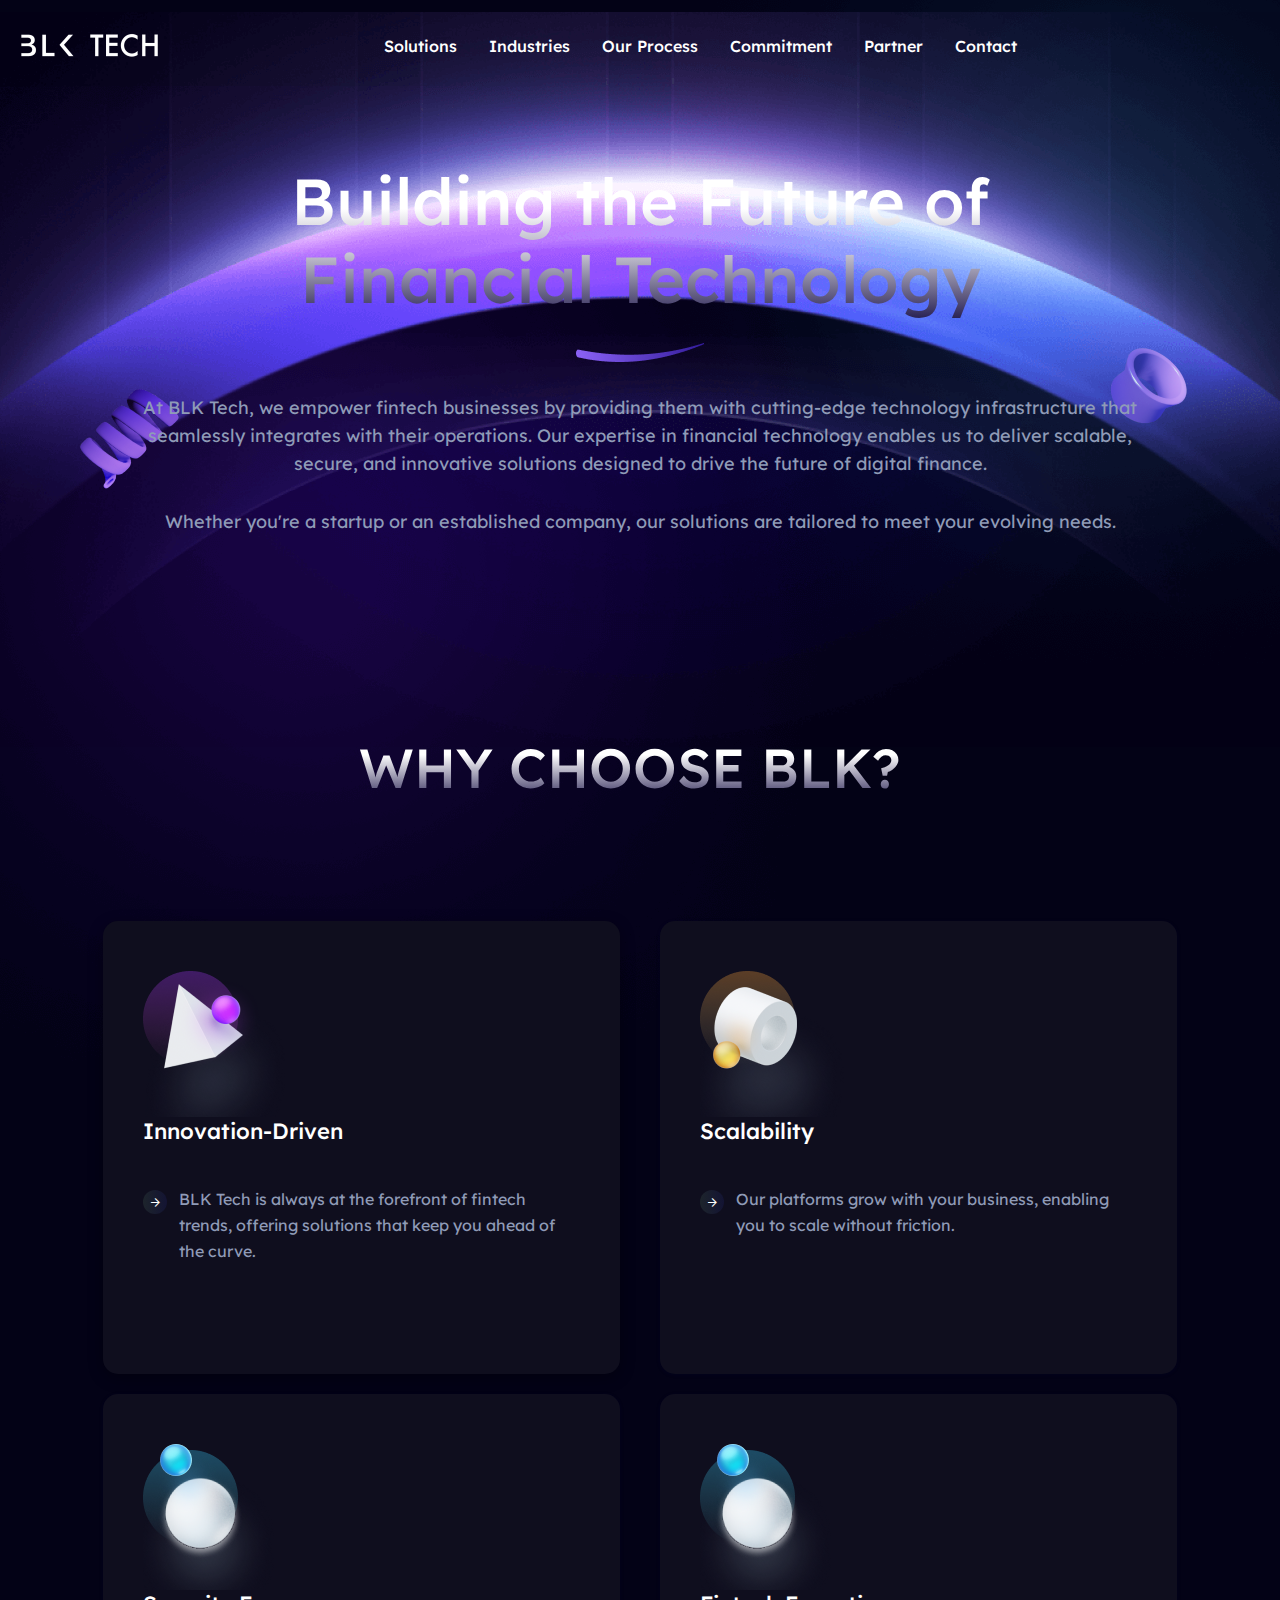
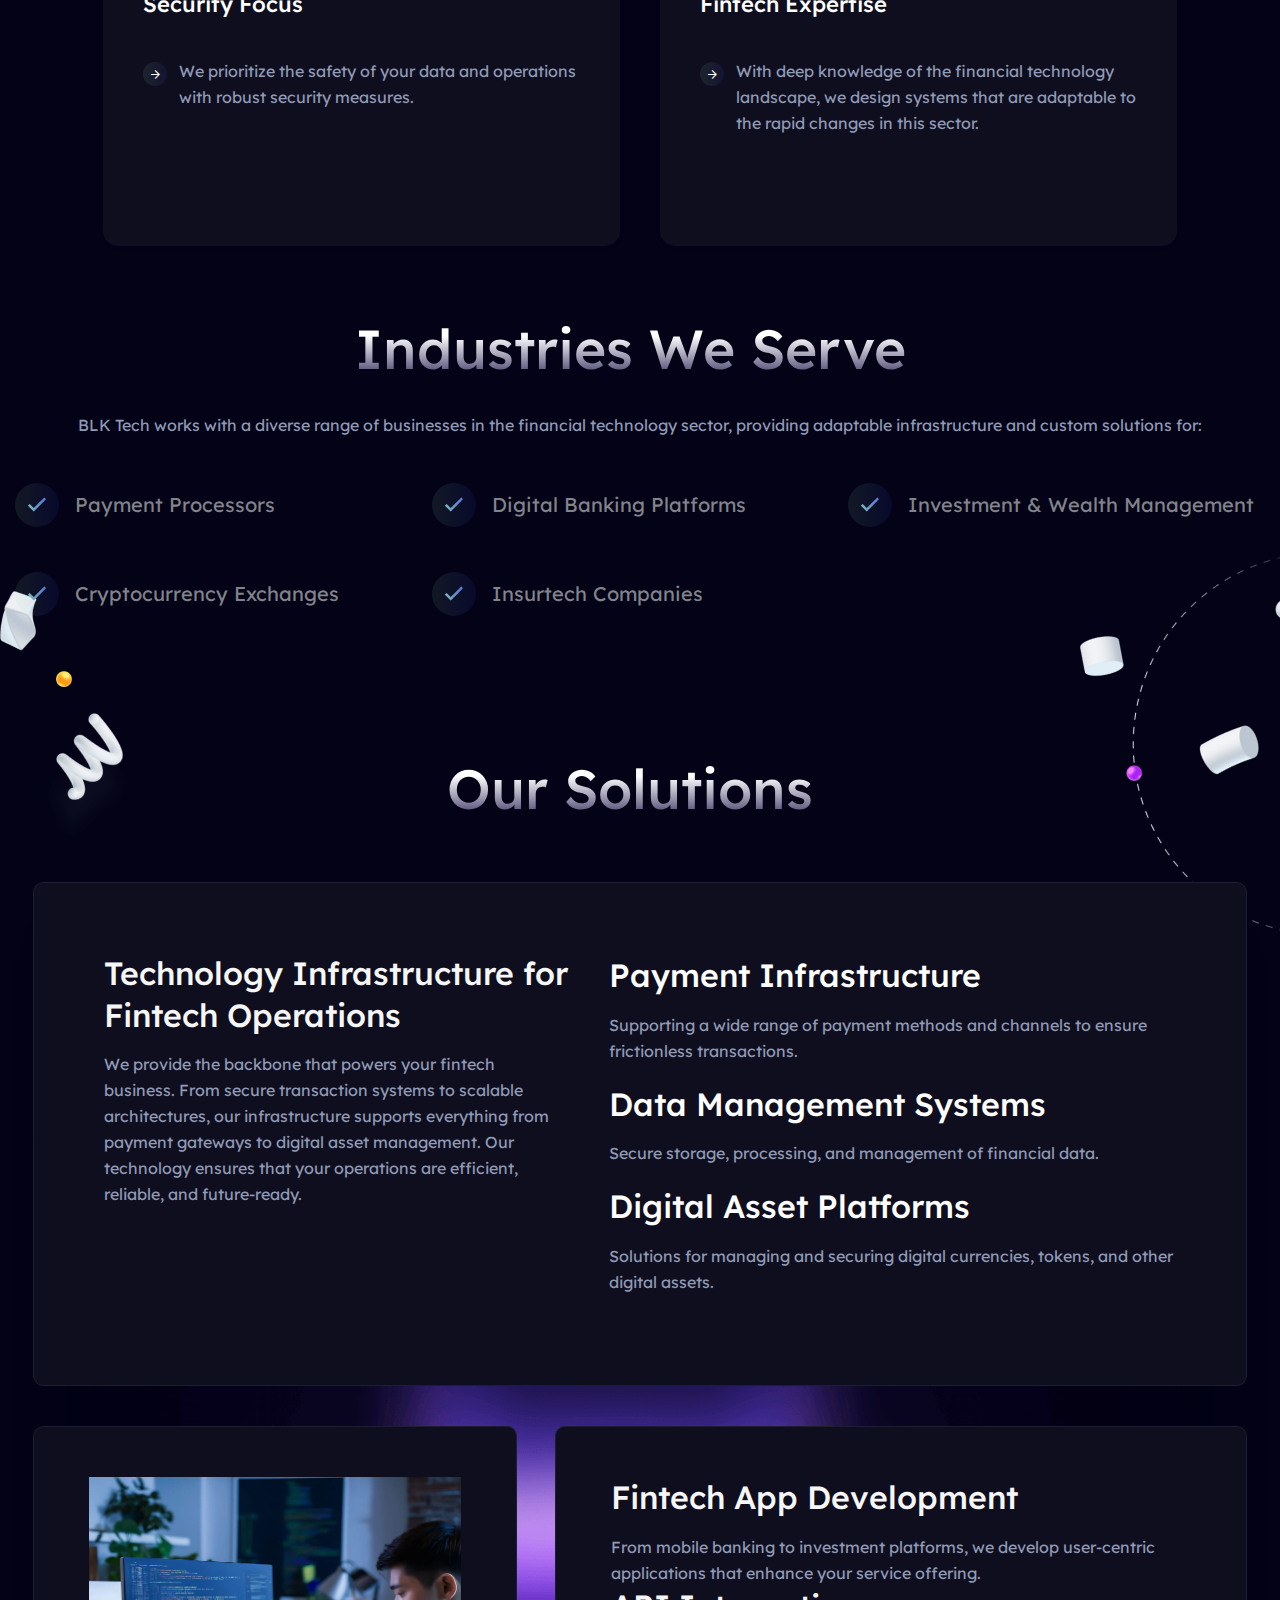
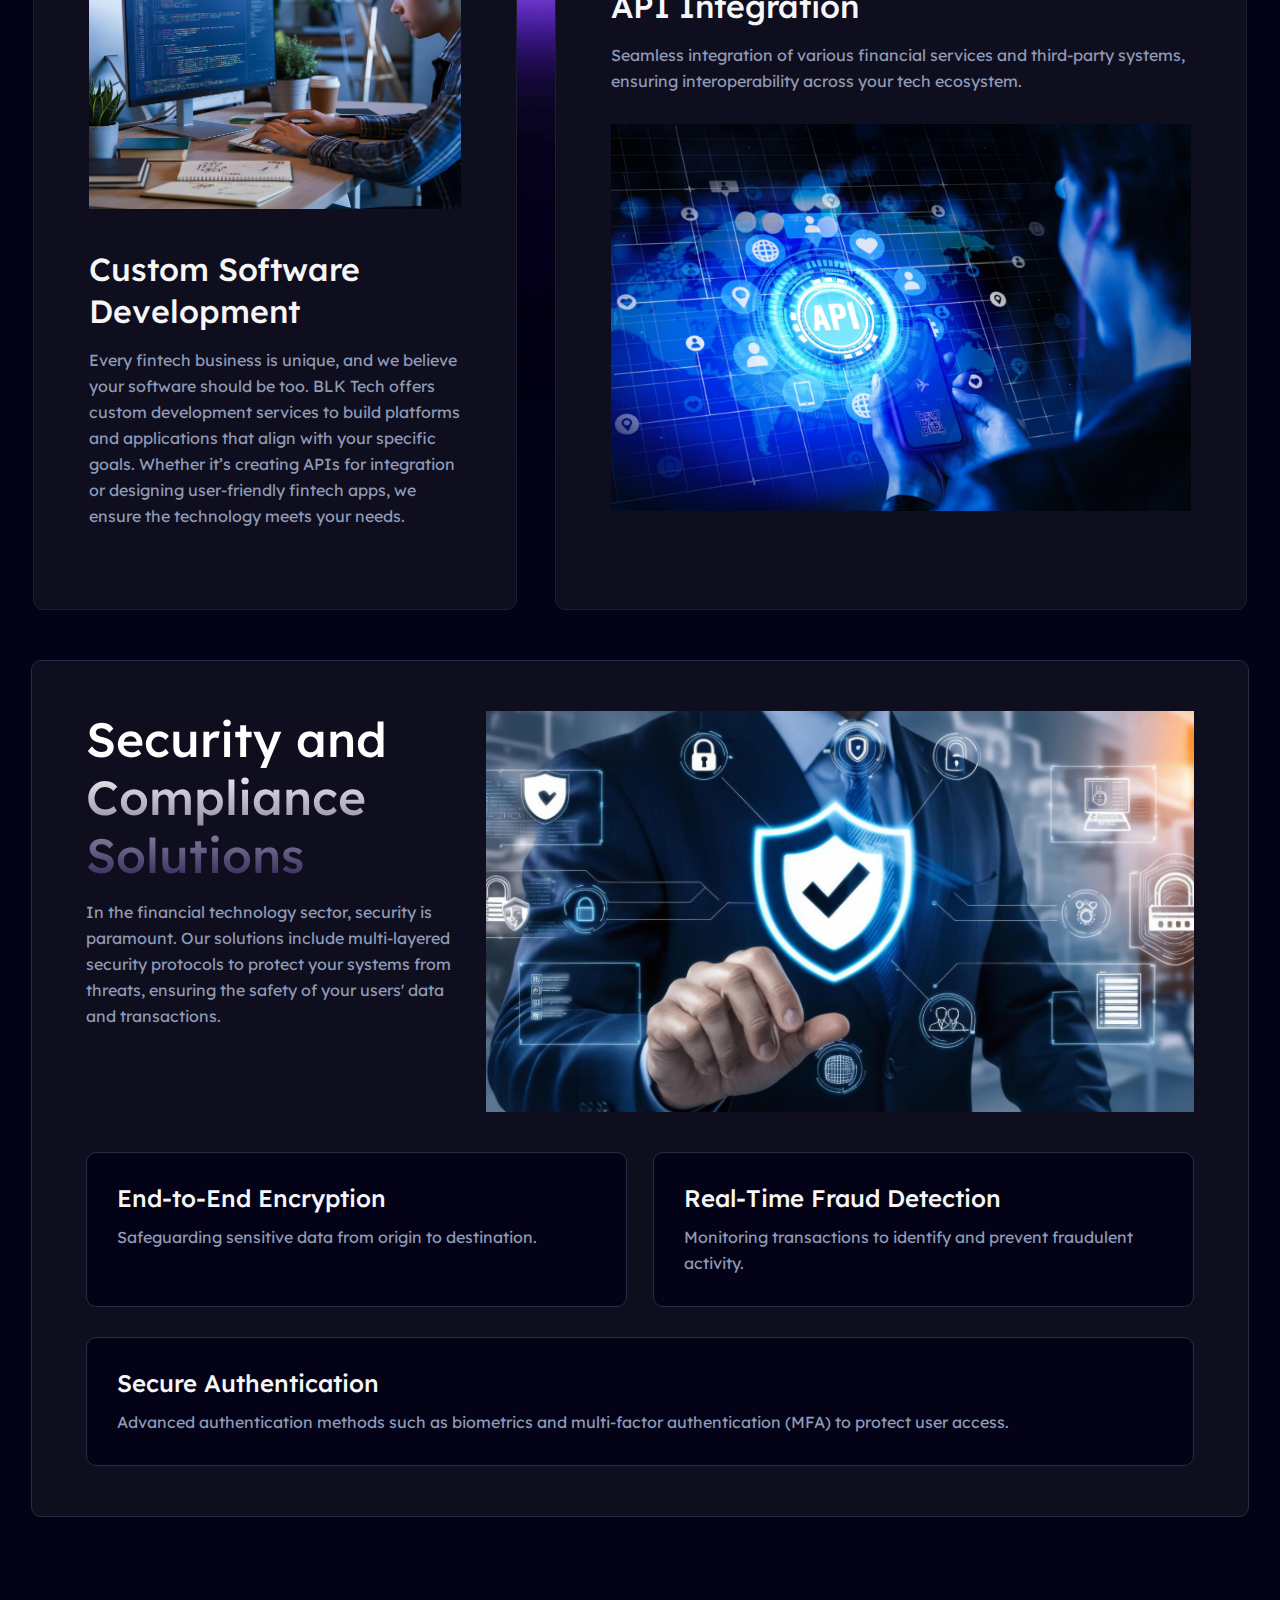
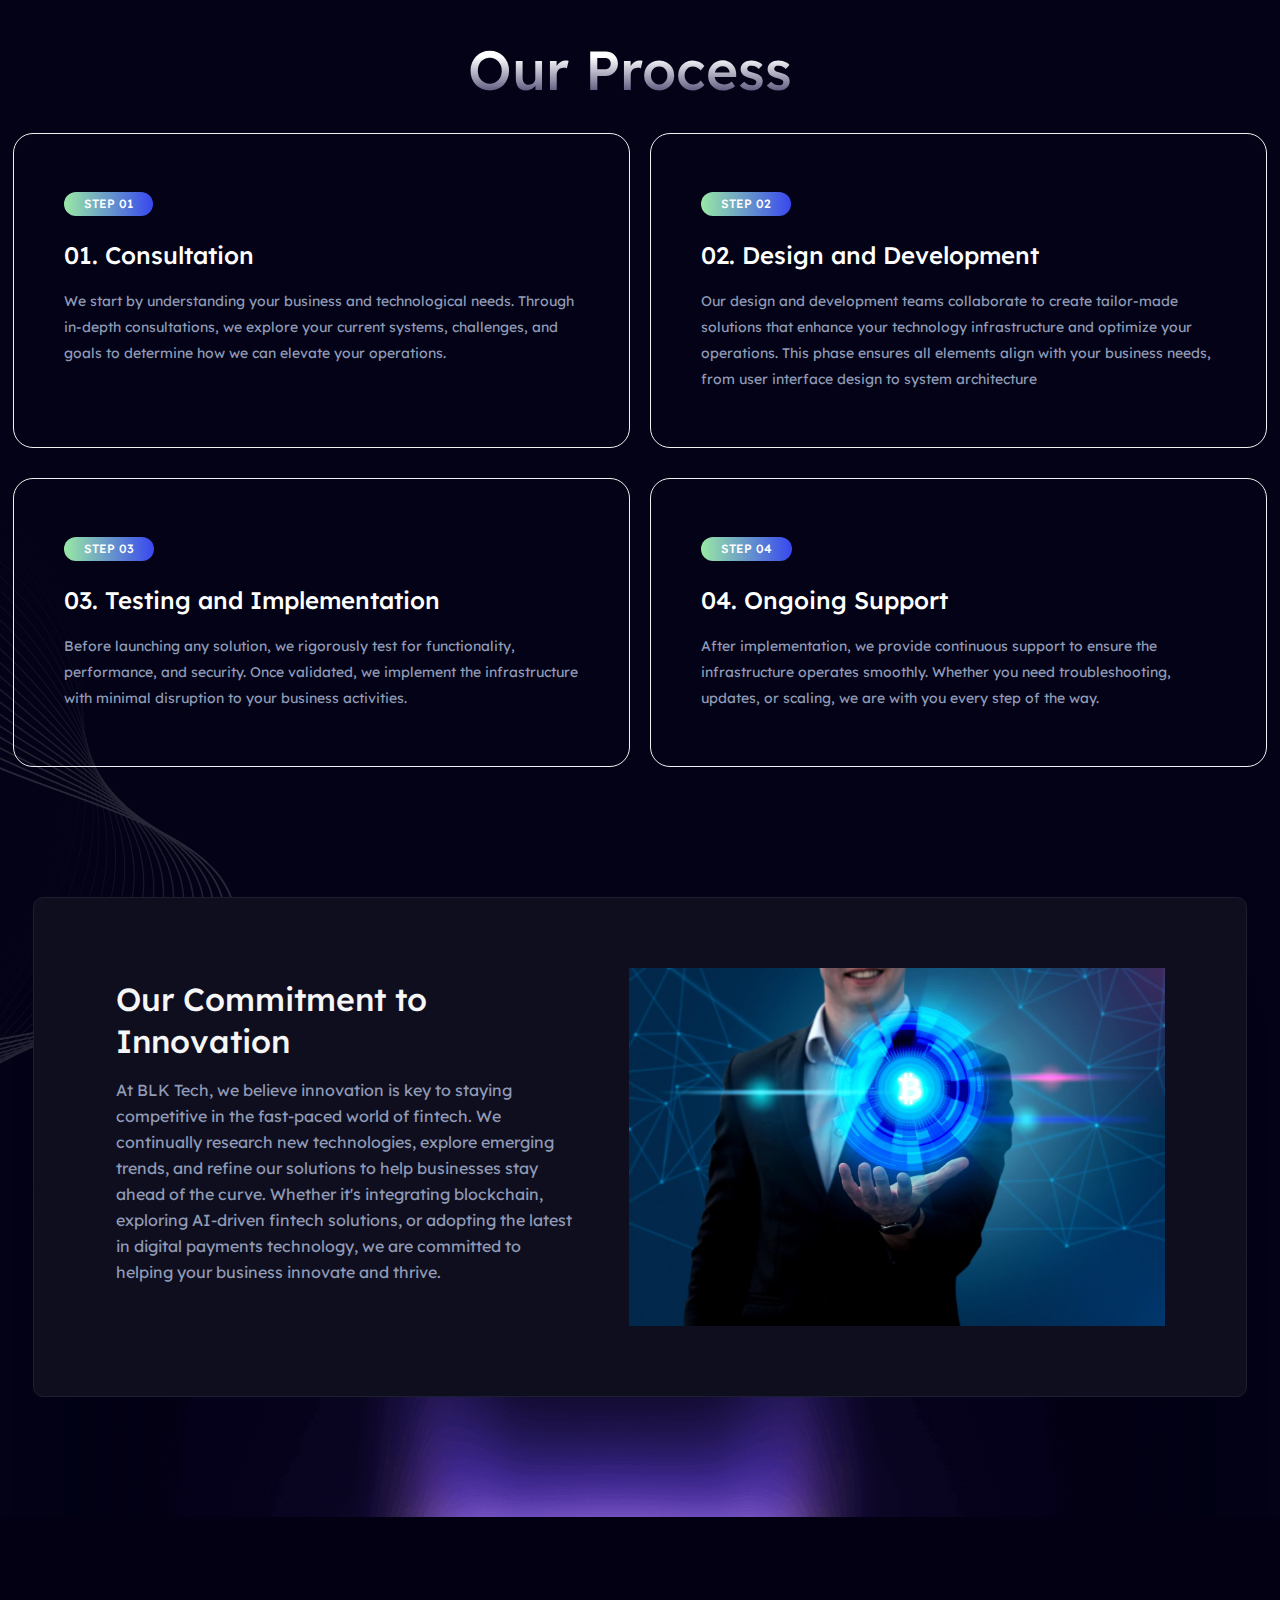
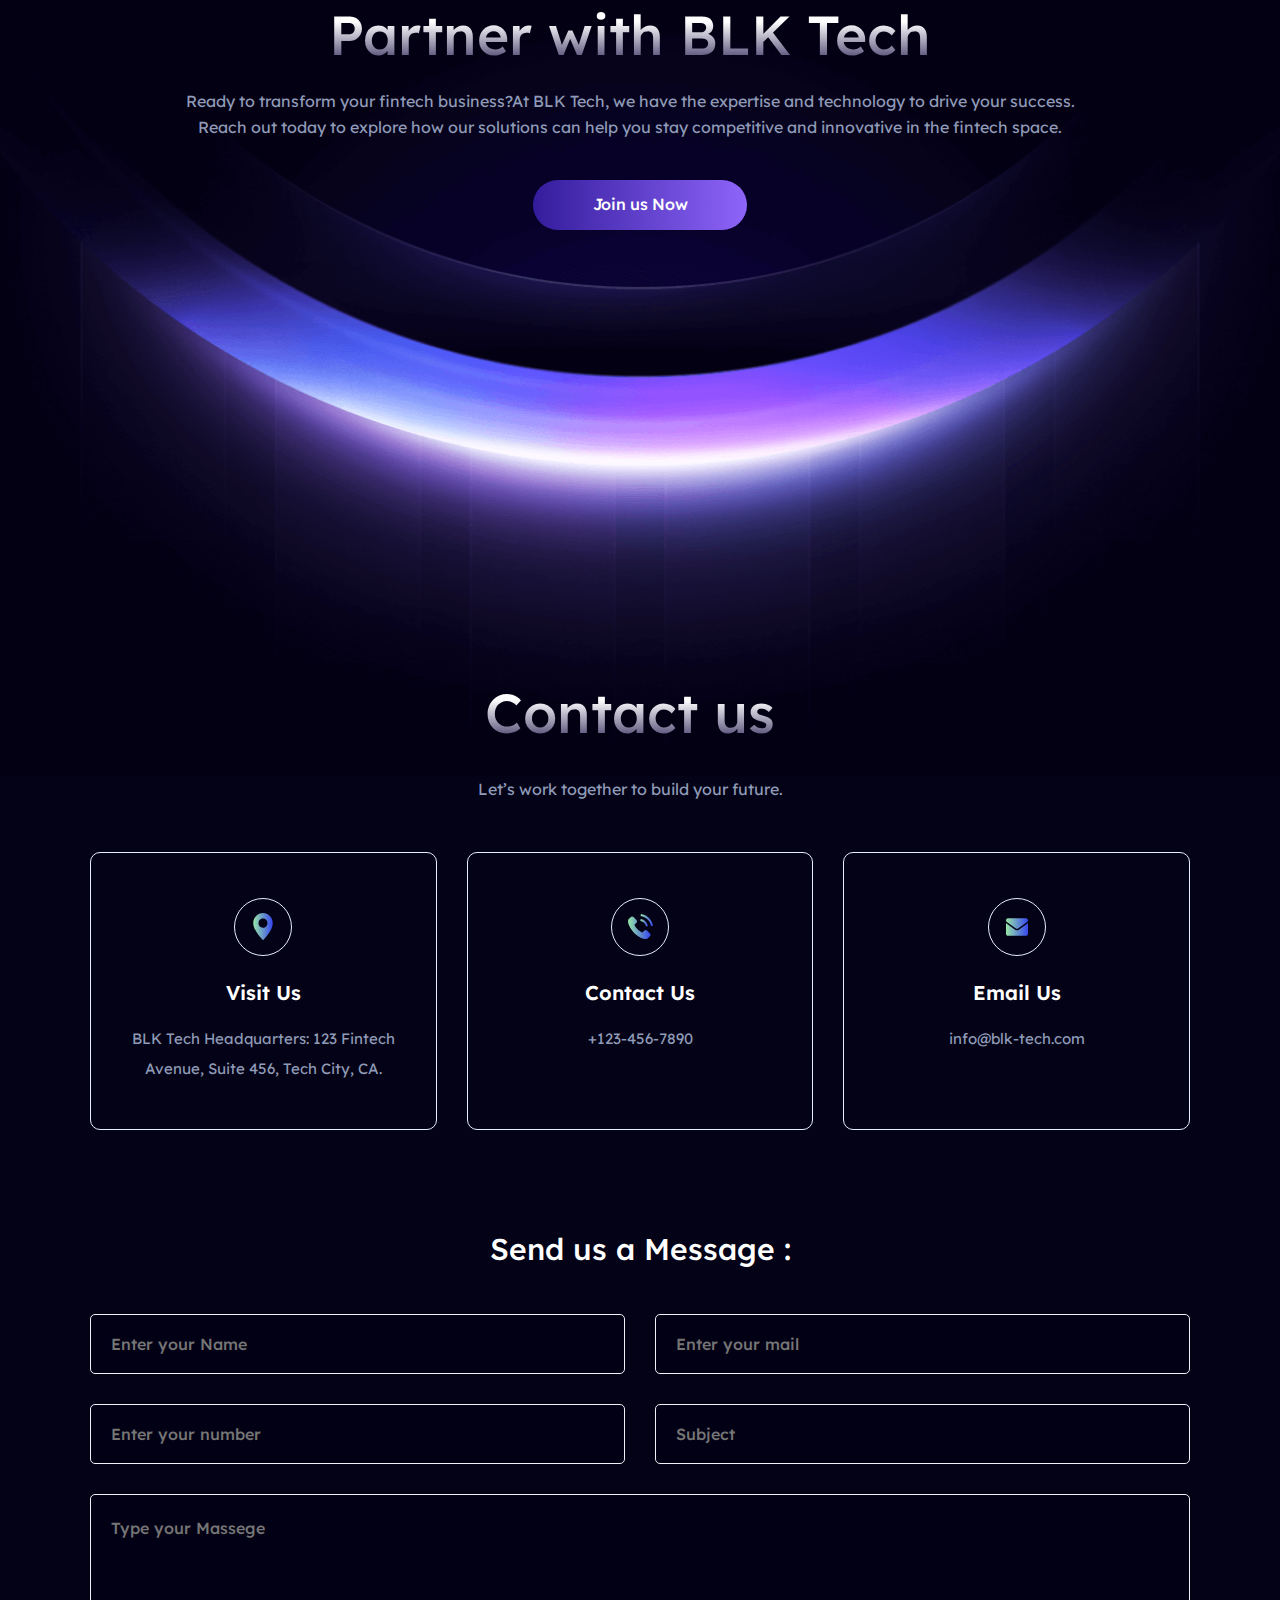
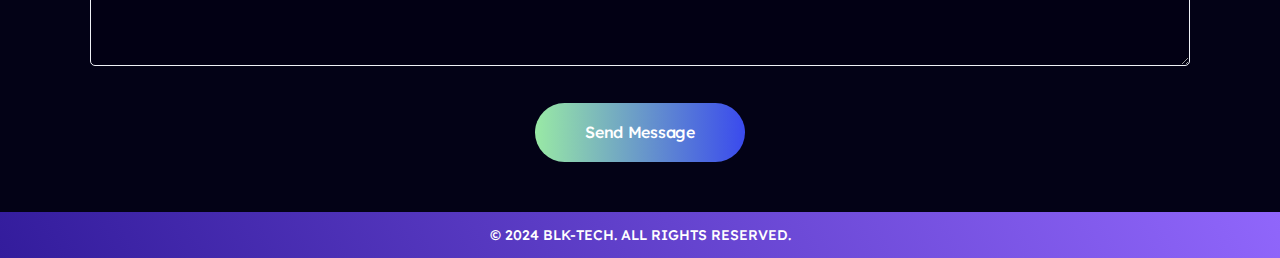
==== commit 6a03c805: "Code changes" ====
--- a/home-2.html
+++ b/home-2.html
@@ -17,7 +17,7 @@
       href="./assets/img/logo/blk_logo_title.png"
       type="images/x-icon"
     />
-    <link rel="stylesheet" href="./general.css">
+    <link rel="stylesheet" href="./general.css" />
 
     <!-- css include -->
     <link rel="stylesheet" href="assets/css/bootstrap.min.css" />
@@ -121,10 +121,8 @@
           <a class="tx-close" href="javascript:void(0);"></a>
         </div>
 
-
         <!-- side-mobile-menu start -->
         <nav class="side-mobile-menu">
-   
           <ul id="mobile-menu-active">
             <li>
               <a class="scrollspy-btn" href="#solutions">Solutions</a>
@@ -682,7 +680,7 @@
               <div class="col-lg-5 mt-30">
                 <div class="process__app-item">
                   <div class="text-center">
-                    <img src="assets/img/process/img_02.png" alt="" />
+                    <img src="assets/img/process/28413.jpg" alt="" />
                   </div>
                   <div class="process__title mt-40">
                     <h3 class="title">Custom Software Development</h3>
@@ -714,7 +712,7 @@
                     </p>
                   </div>
                   <div class="text-center">
-                    <img src="assets/img/process/img_03.png" alt="" />
+                    <img src="assets/img/process/2149092255.jpg" alt="" />
                   </div>
                 </div>
               </div>
@@ -750,7 +748,7 @@
                       </div> -->
                     </div>
                     <div class="image mt-30 security_div2">
-                      <img src="assets/img/process/img_04.png" alt="" />
+                      <img src="assets/img/process/4844.jpg" alt="" />
                     </div>
                   </div>
                   <div class="row g-26 mt-10">
@@ -918,7 +916,7 @@
               </div>
               <div class="process__ss mt-30 commitment_div2">
                 <img
-                  src="assets/img/process/img_07.jpg"
+                  src="assets/img/process/2149250204.jpg"
                   alt="commitment to innovation"
                 />
               </div>
@@ -1079,7 +1077,9 @@
                   competitive and innovative in the fintech space.
                 </p>
               </div>
-              <a class="thm-btn thm-btn--gradient style-2 scrollspy-btn" href="#contact"
+              <a
+                class="thm-btn thm-btn--gradient style-2 scrollspy-btn"
+                href="#contact"
                 >Join us Now</a
               >
             </div>
--- a/general.css
+++ b/general.css
@@ -0,0 +1,156 @@
+.cta {
+  padding-bottom: 140px;
+}
+
+.sec-title h2,
+.sec-title p {
+  text-align: center;
+}
+
+.cta-list {
+  list-style: none;
+  padding: 0;
+  margin: 35px 0;
+  display: flex;
+  flex-wrap: wrap;
+}
+
+.cta-list li {
+  color: #82848b;
+  display: flex;
+  align-items: center;
+}
+
+@media (max-width: 768px) {
+  .cta {
+    padding-bottom: 80px;
+  }
+
+  .cta-list {
+    margin: 0 0;
+    flex-direction: column;
+    align-items: center;
+  }
+  .cta-list li {
+    flex-basis: auto;
+    margin: 10px 0;
+    justify-content: center;
+  }
+}
+
+.process {
+  padding-bottom: 120px;
+}
+.process__area {
+  padding: 0 15px;
+}
+.process__top {
+  display: flex;
+  align-items: flex-end;
+  flex-wrap: wrap;
+}
+.image.mt-30.security_div2 {
+  display: flex;
+  align-items: center;
+  justify-content: flex-end;
+}
+.crm-title {
+  flex: 1;
+  min-width: 300px;
+  margin-right: 20px;
+}
+
+.security_div2 {
+  flex: 1;
+  min-width: 300px;
+}
+
+.process__wrap {
+  display: flex;
+  flex-wrap: wrap;
+  justify-content: space-between;
+}
+
+.process__title {
+  margin-bottom: 30px;
+}
+
+@media (max-width: 768px) {
+  .process__top {
+    flex-direction: column;
+    align-items: center;
+    text-align: center;
+  }
+
+  .crm-title {
+    margin-right: 0;
+    margin-bottom: 20px;
+  }
+
+  .security_div2 {
+    margin-top: 20px;
+    width: 100%;
+  }
+
+  .process__app-item {
+    width: 100%;
+    margin-bottom: 30px;
+  }
+}
+
+@media (max-width: 768px) {
+  .process {
+    padding-bottom: 80px;
+  }
+
+  .process__wrap {
+    display: flex;
+    flex-direction: column;
+    flex-wrap: wrap;
+    justify-content: space-between;
+  }
+
+  .process__ss {
+    padding-left: 0;
+    margin-left: 0;
+    width: 100%;
+  }
+
+  .process__app-item {
+    width: 100%;
+    margin-bottom: 30px;
+  }
+
+  .row.g-38 {
+    flex-direction: column;
+  }
+
+  .process__top {
+    flex-direction: column;
+
+    align-items: center;
+  }
+
+  .process__top.ul_li_between.mt-none-30.security {
+    display: flex;
+    justify-content: space-between;
+    align-items: center;
+  }
+
+  .process__title--lg {
+    text-align: center;
+  }
+  .process__ss img {
+    width: 100%;
+    height: auto;
+  }
+  .process__title.mt-30.commitment_div1 {
+    width: 100% !important;
+  }
+  .process__ss.mt-30.commitment_div2 {
+    width: 100% !important;
+  }
+  ul.footer__top.cta-list.ul_li_between.mt-35 {
+    margin-top: 0;
+  }
+}
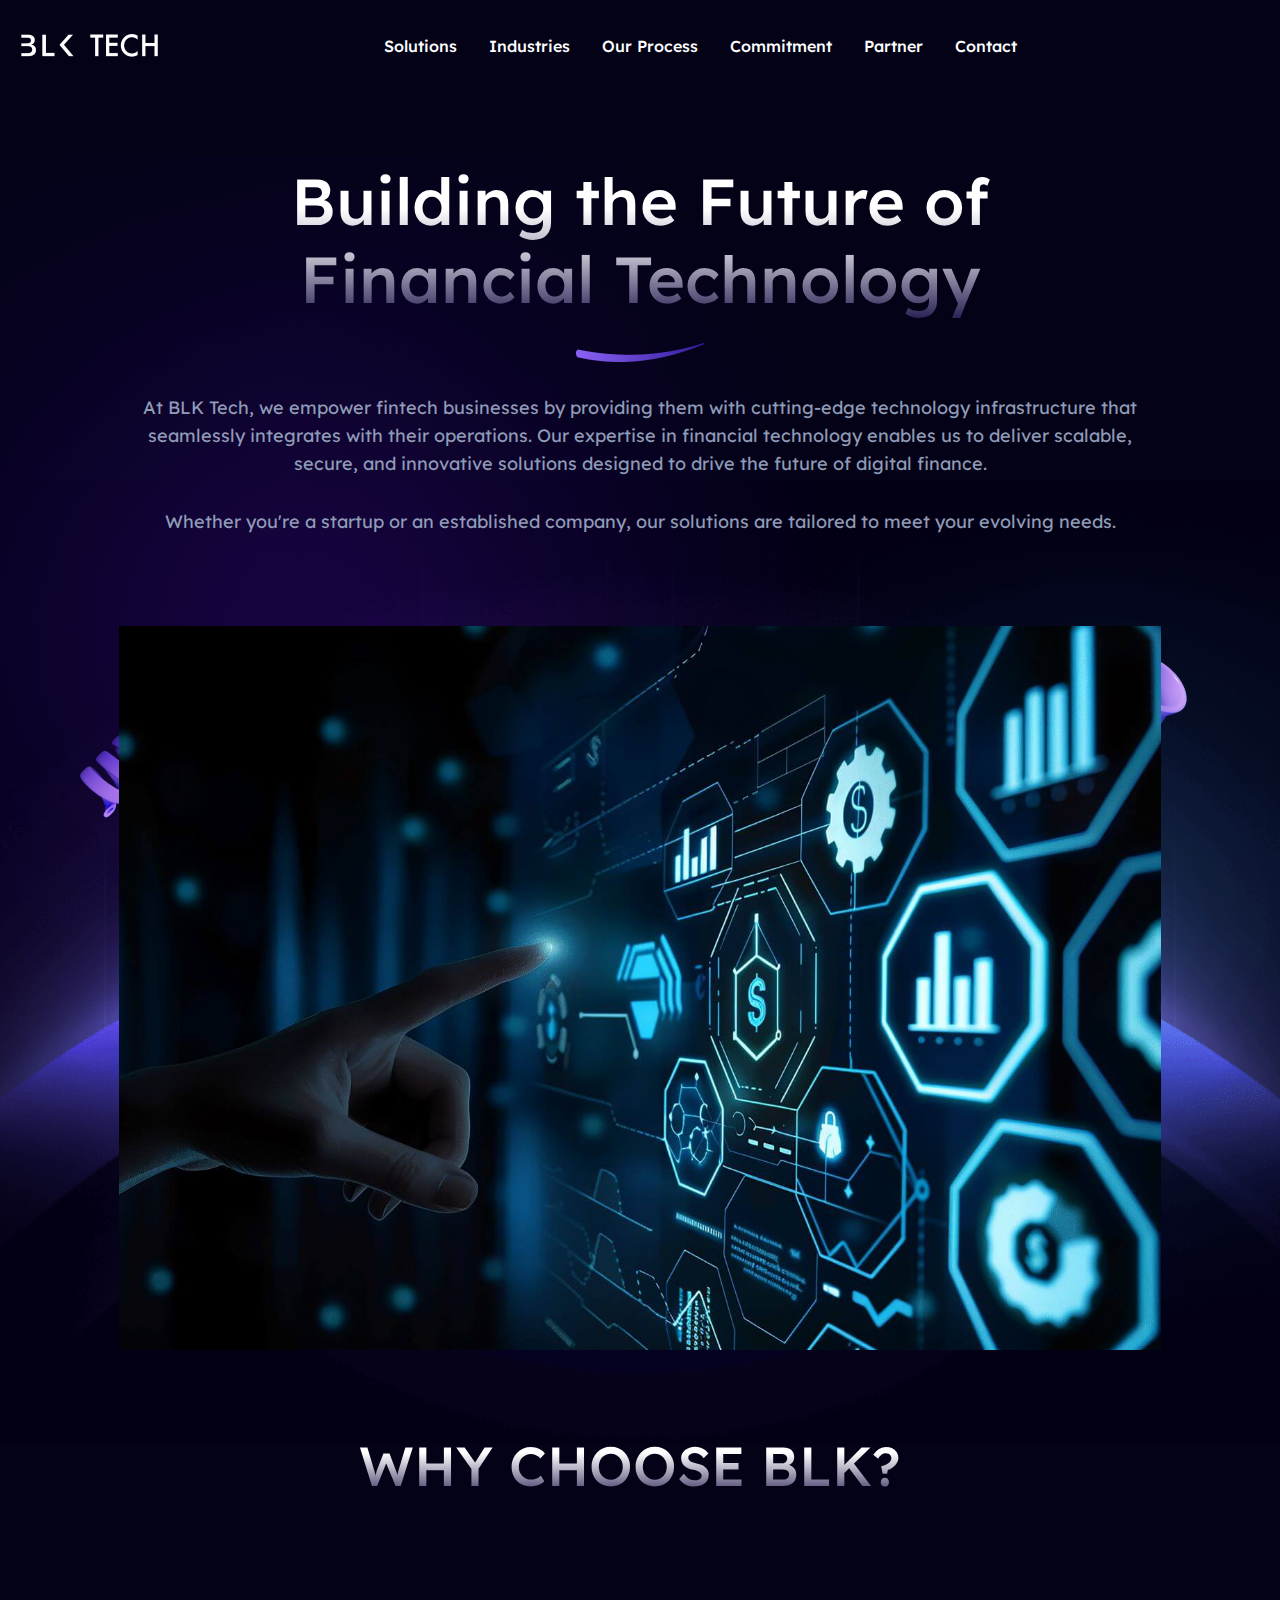
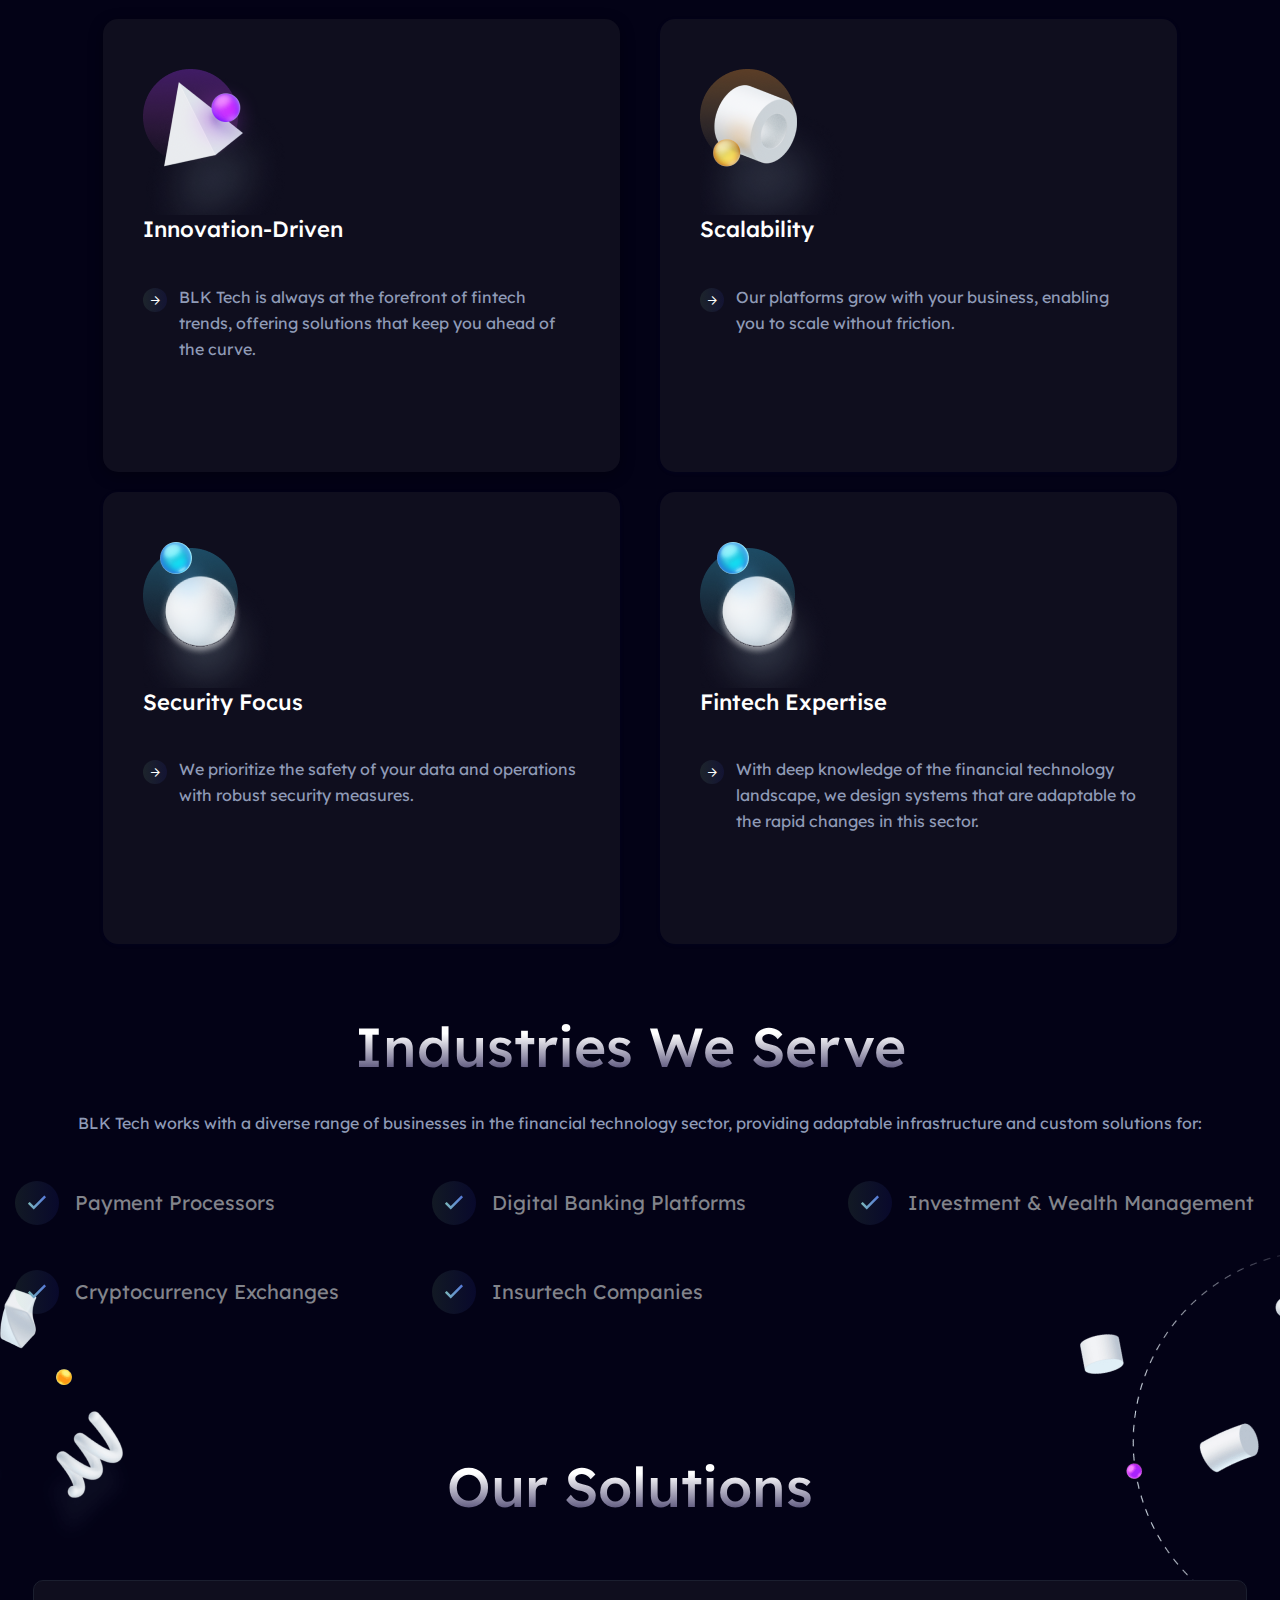
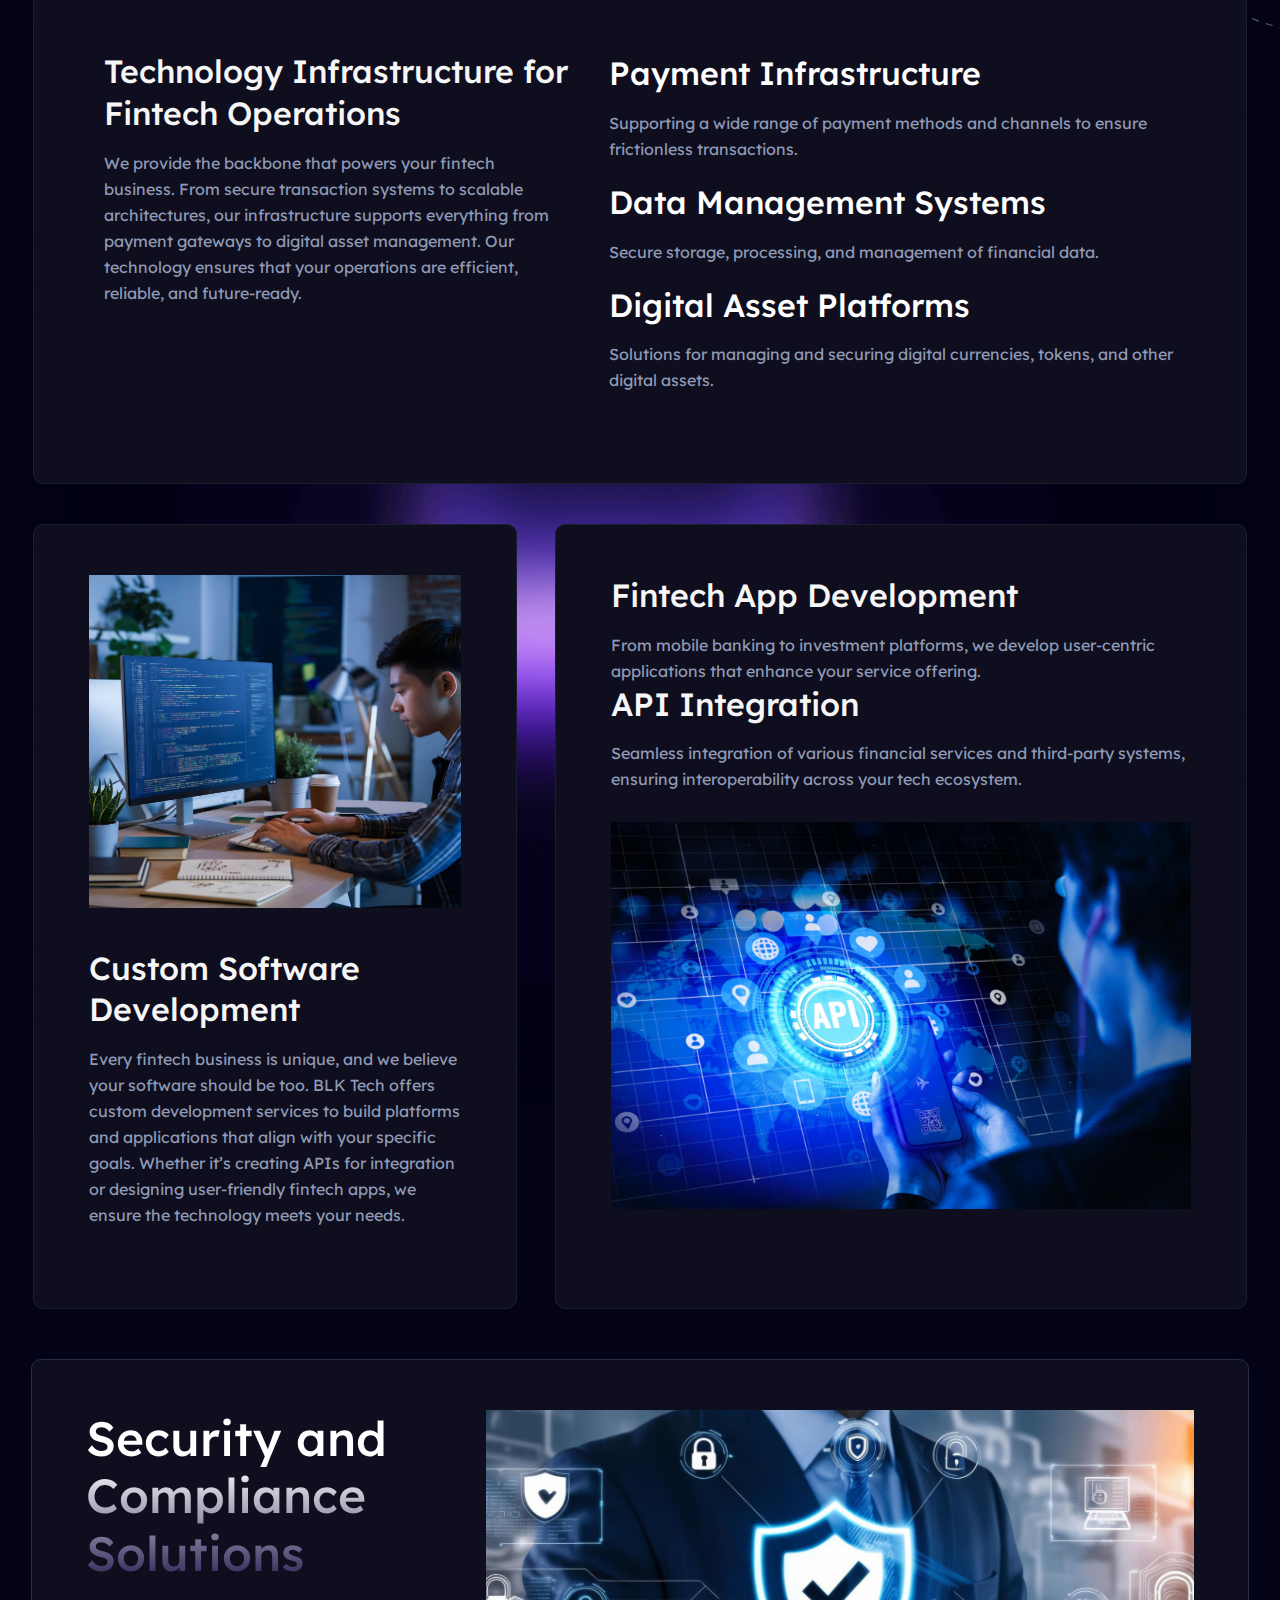
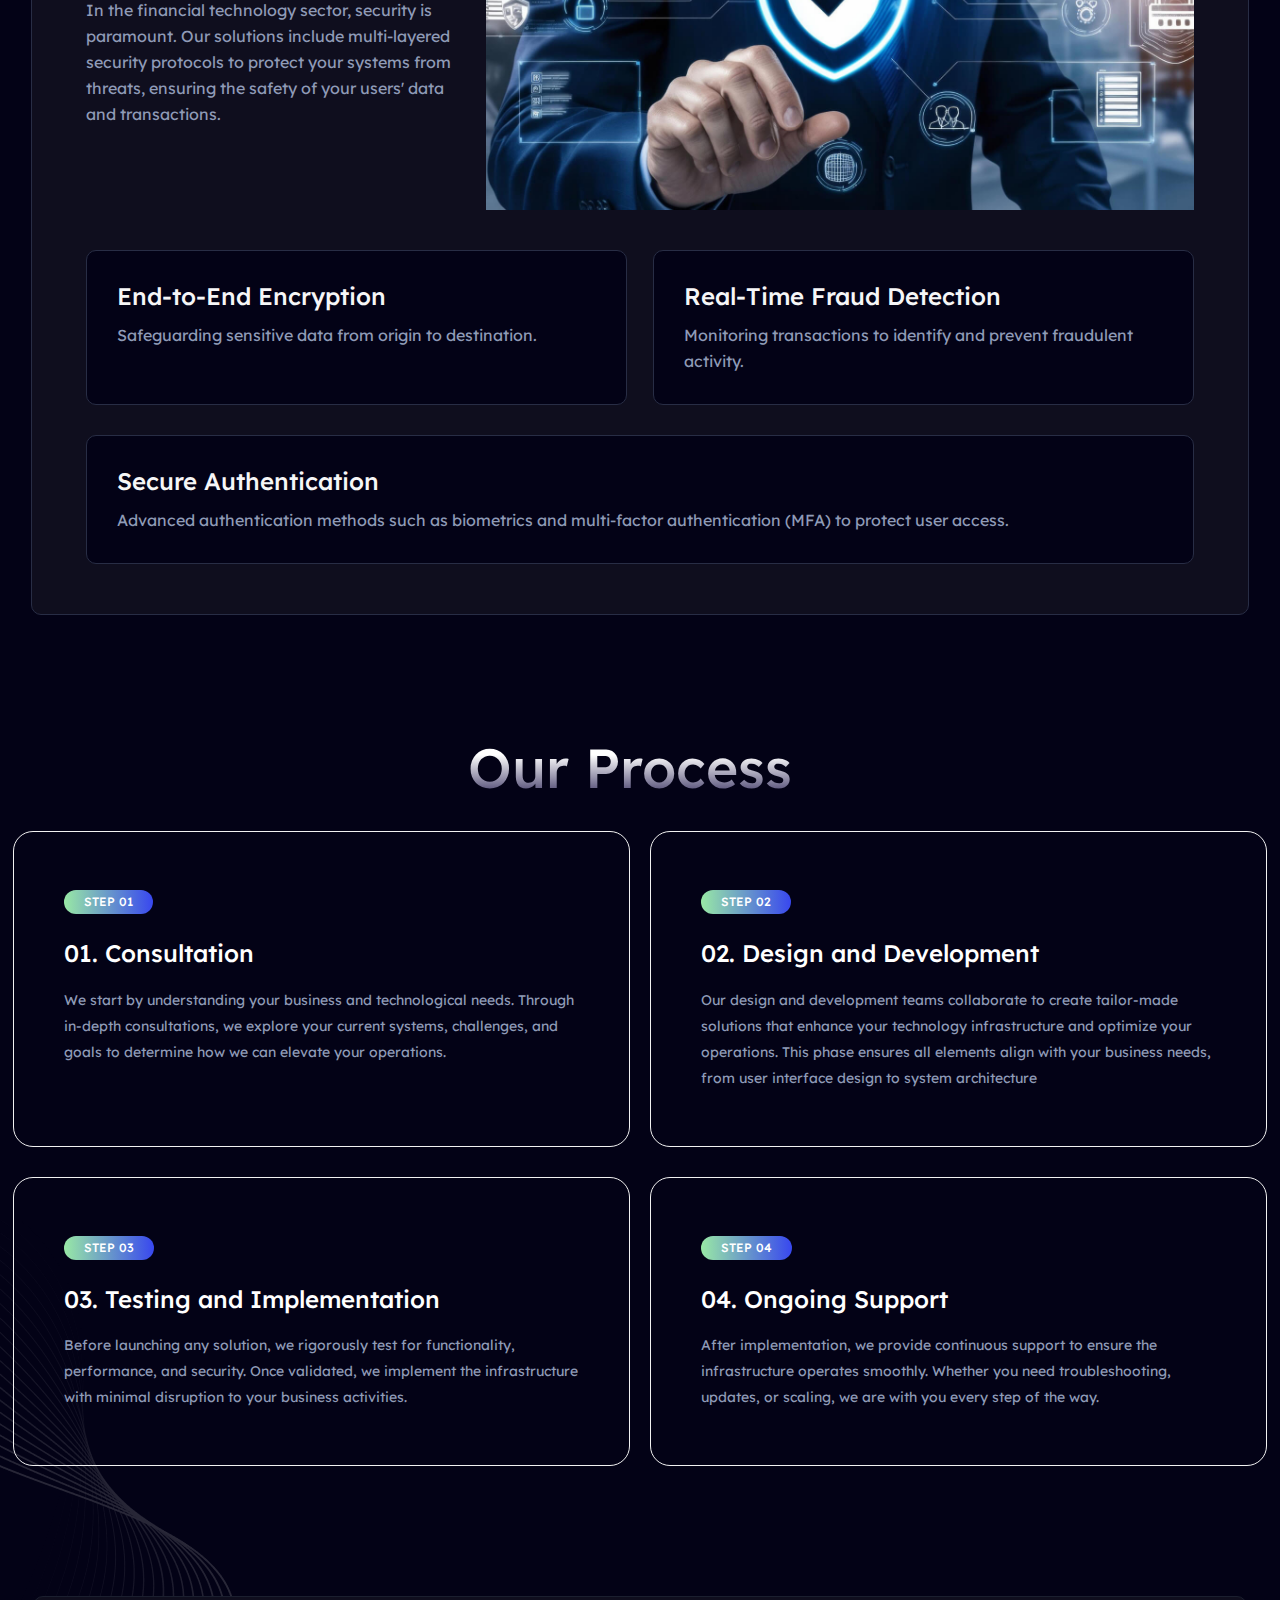
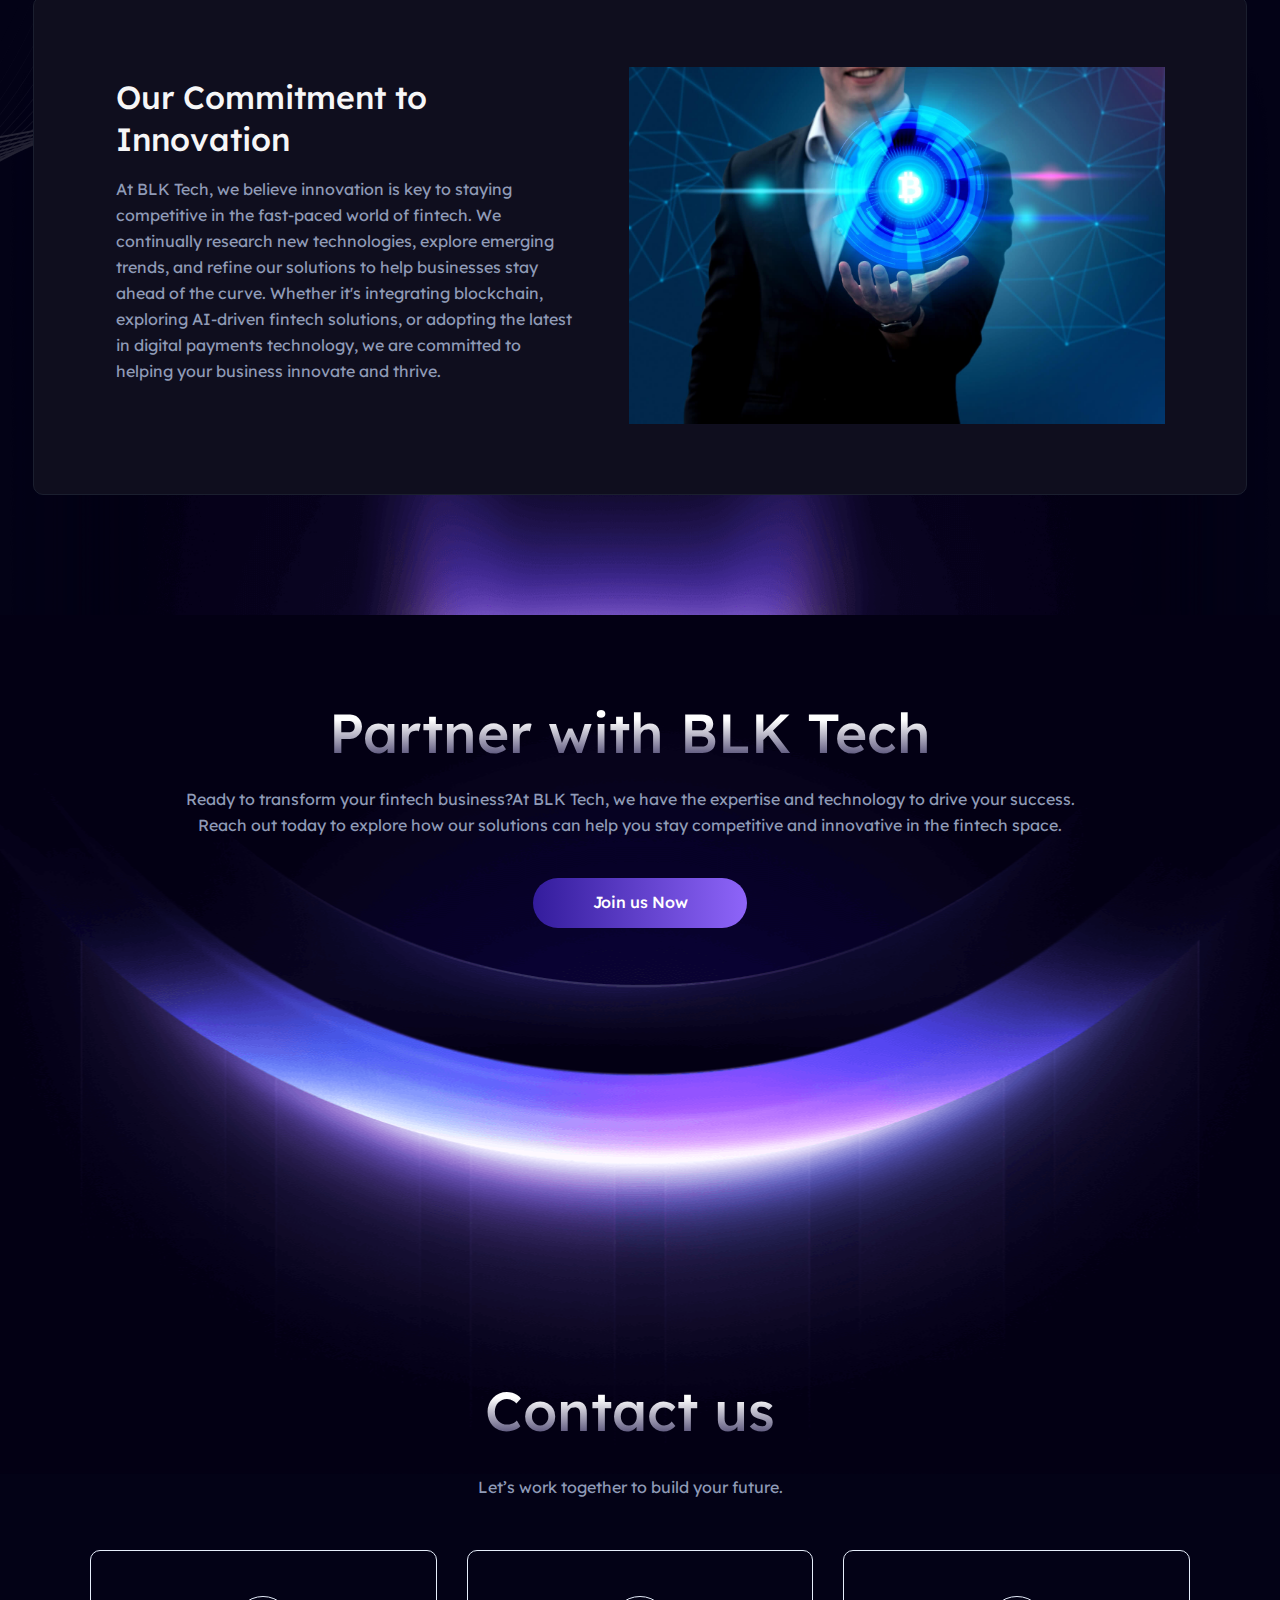
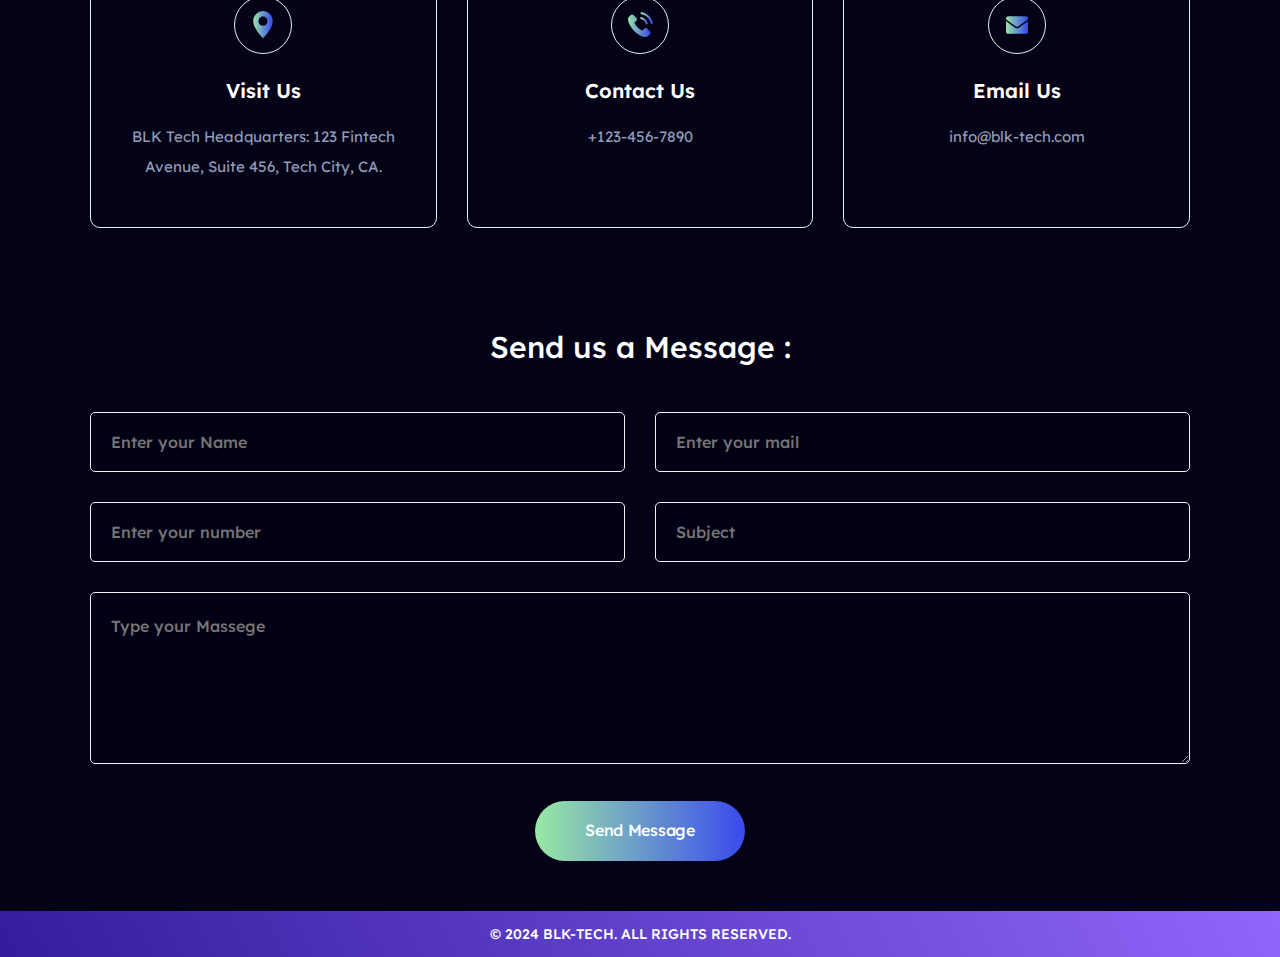
==== commit fa2f4f22: "Code update" ====
--- a/home-2.html
+++ b/home-2.html
@@ -220,7 +220,10 @@
                     data-wow-delay="400ms"
                     data-wow-duration=".5s"
                   >
-                    <img src="assets/img/hero/hero_section.jpg" alt="" />
+                    <img
+                      src="assets/img/hero/photo-person-interacting-with-technology-interface-featuring-financial-data-symbols.jpg"
+                      alt=""
+                    />
                   </div>
                 </div>
               </div>
